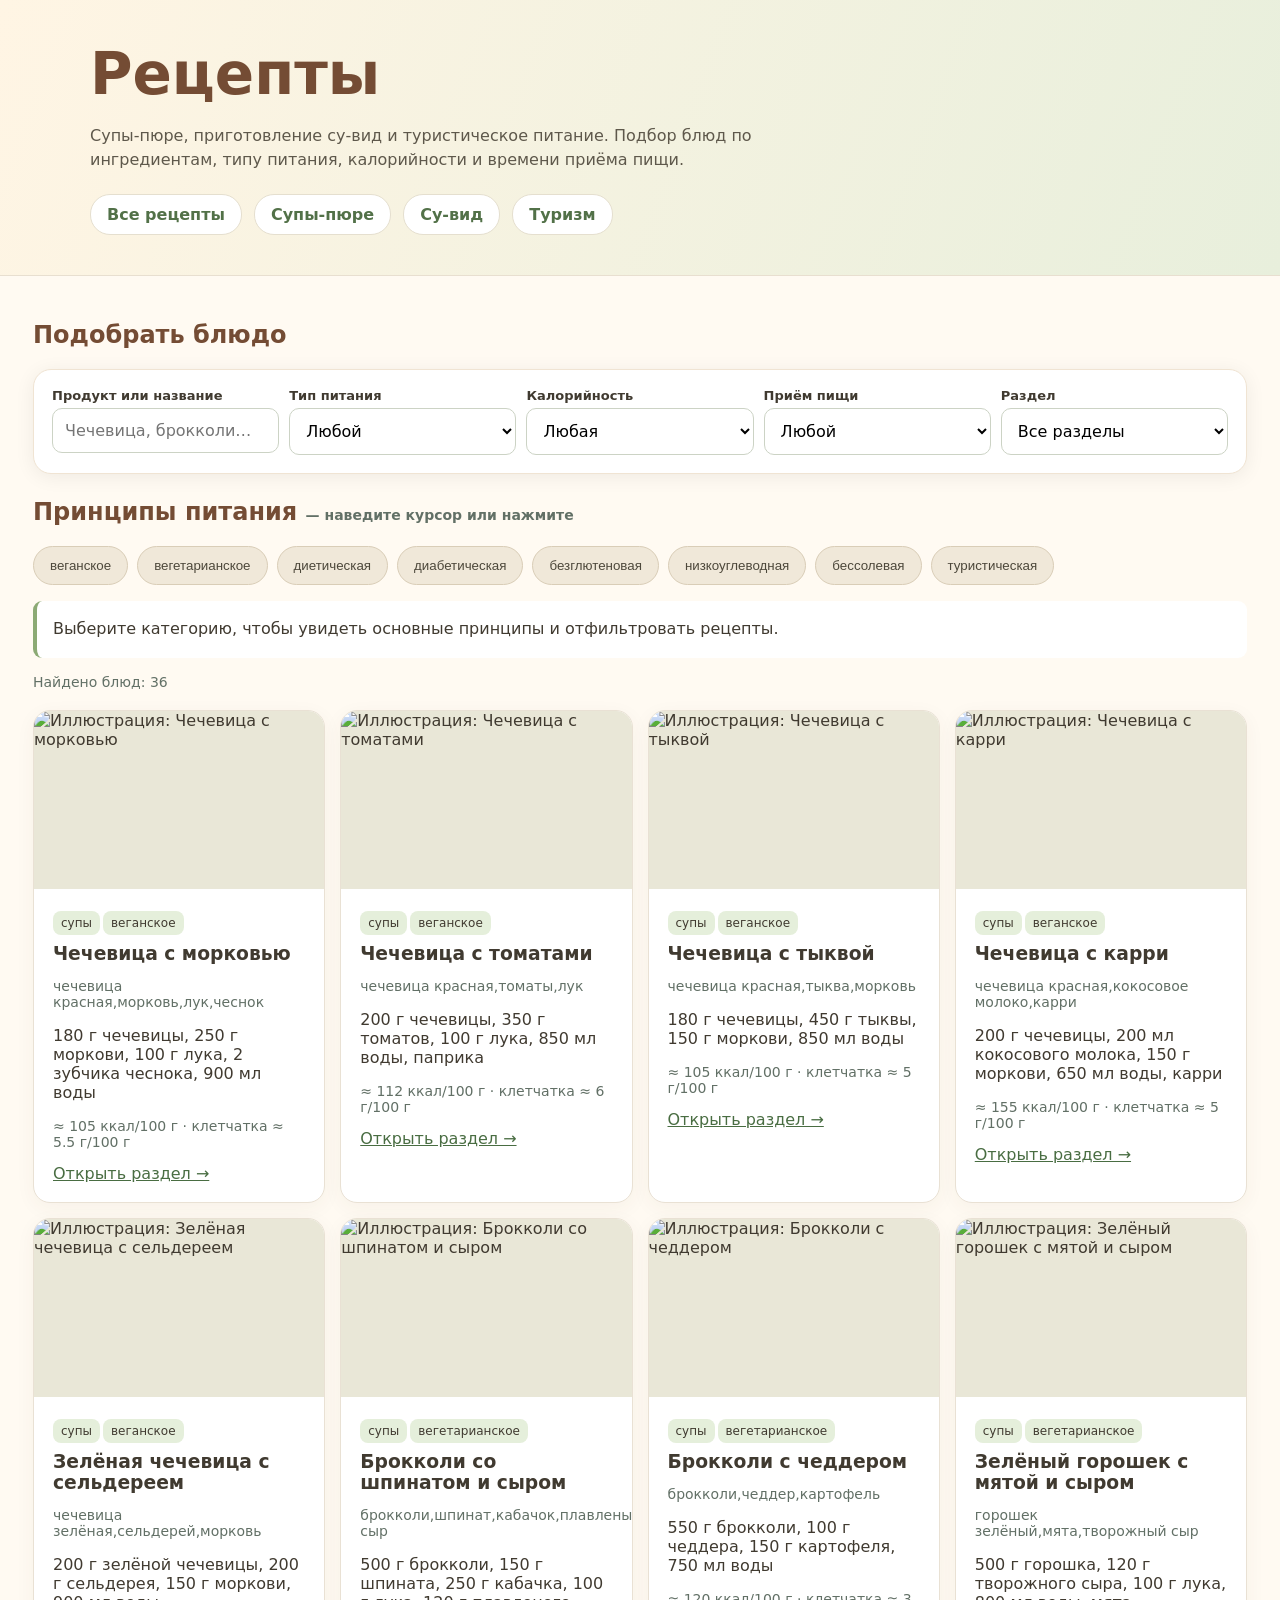
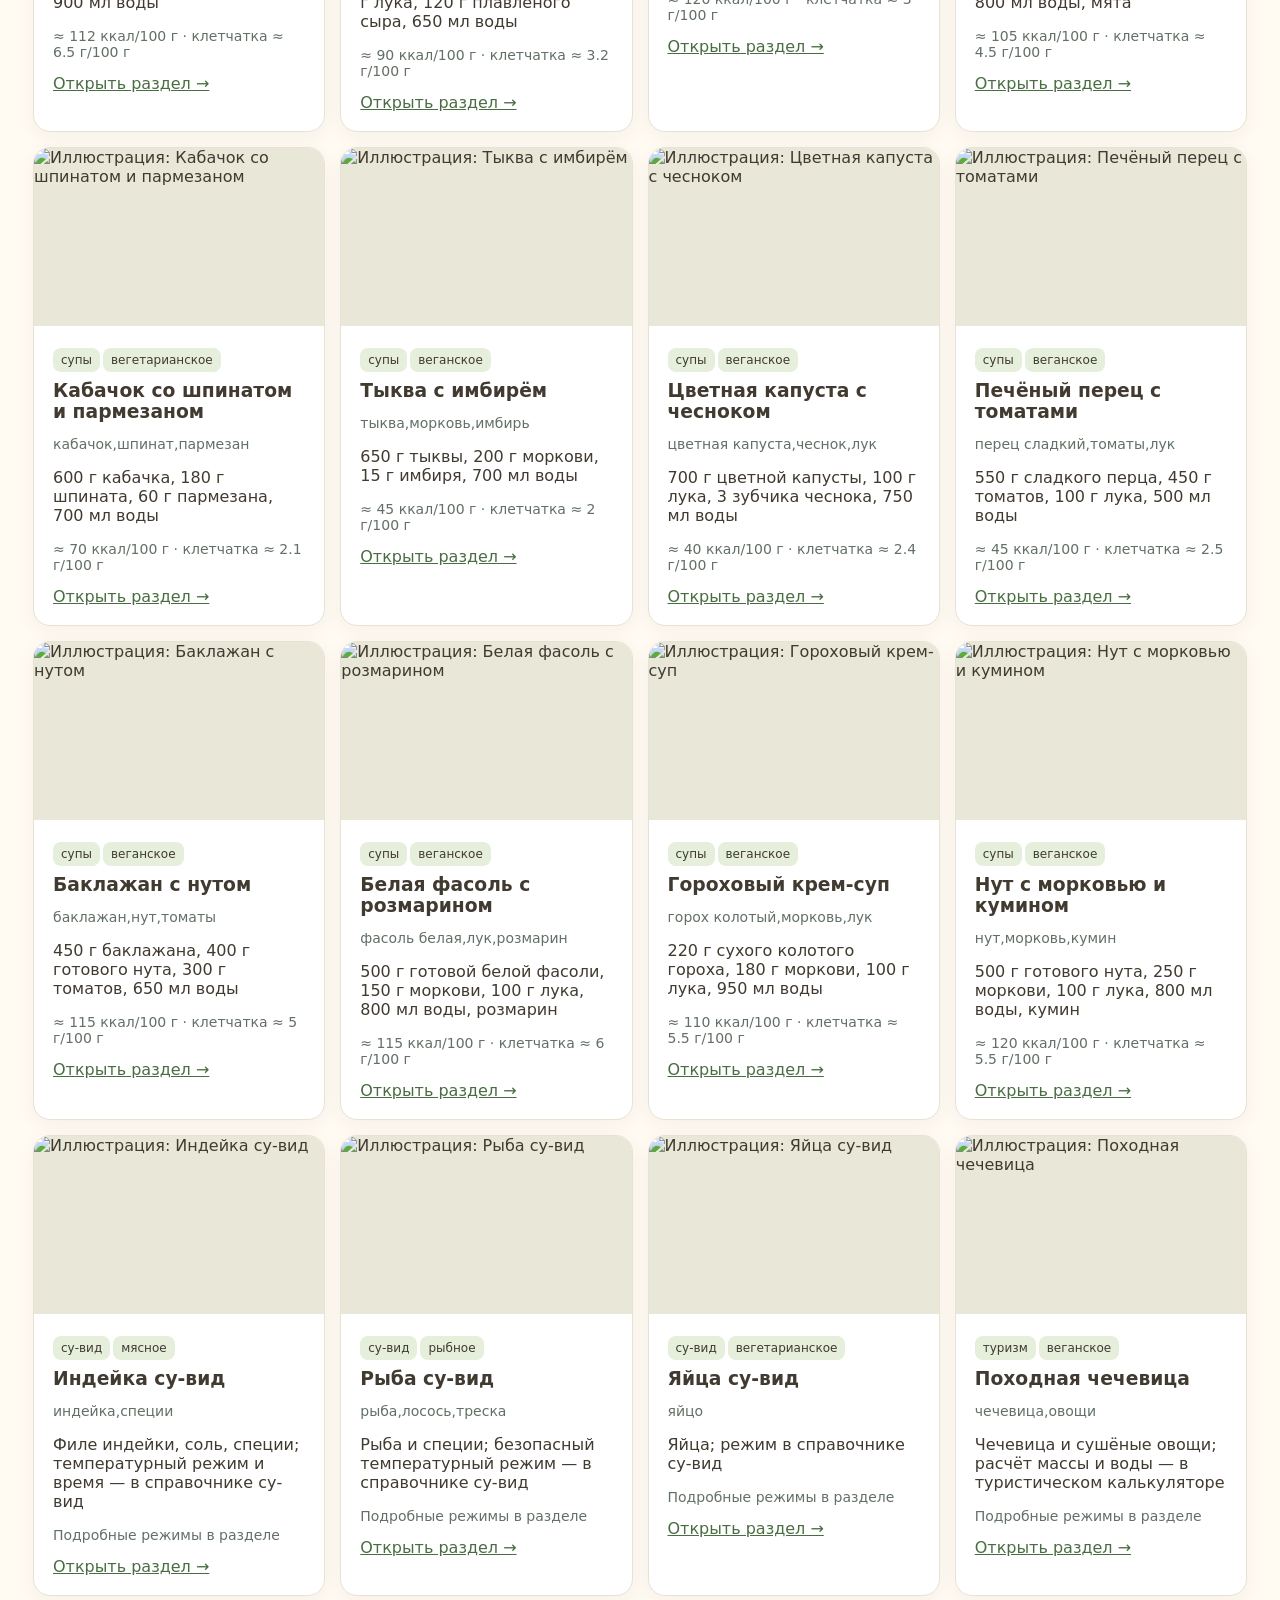
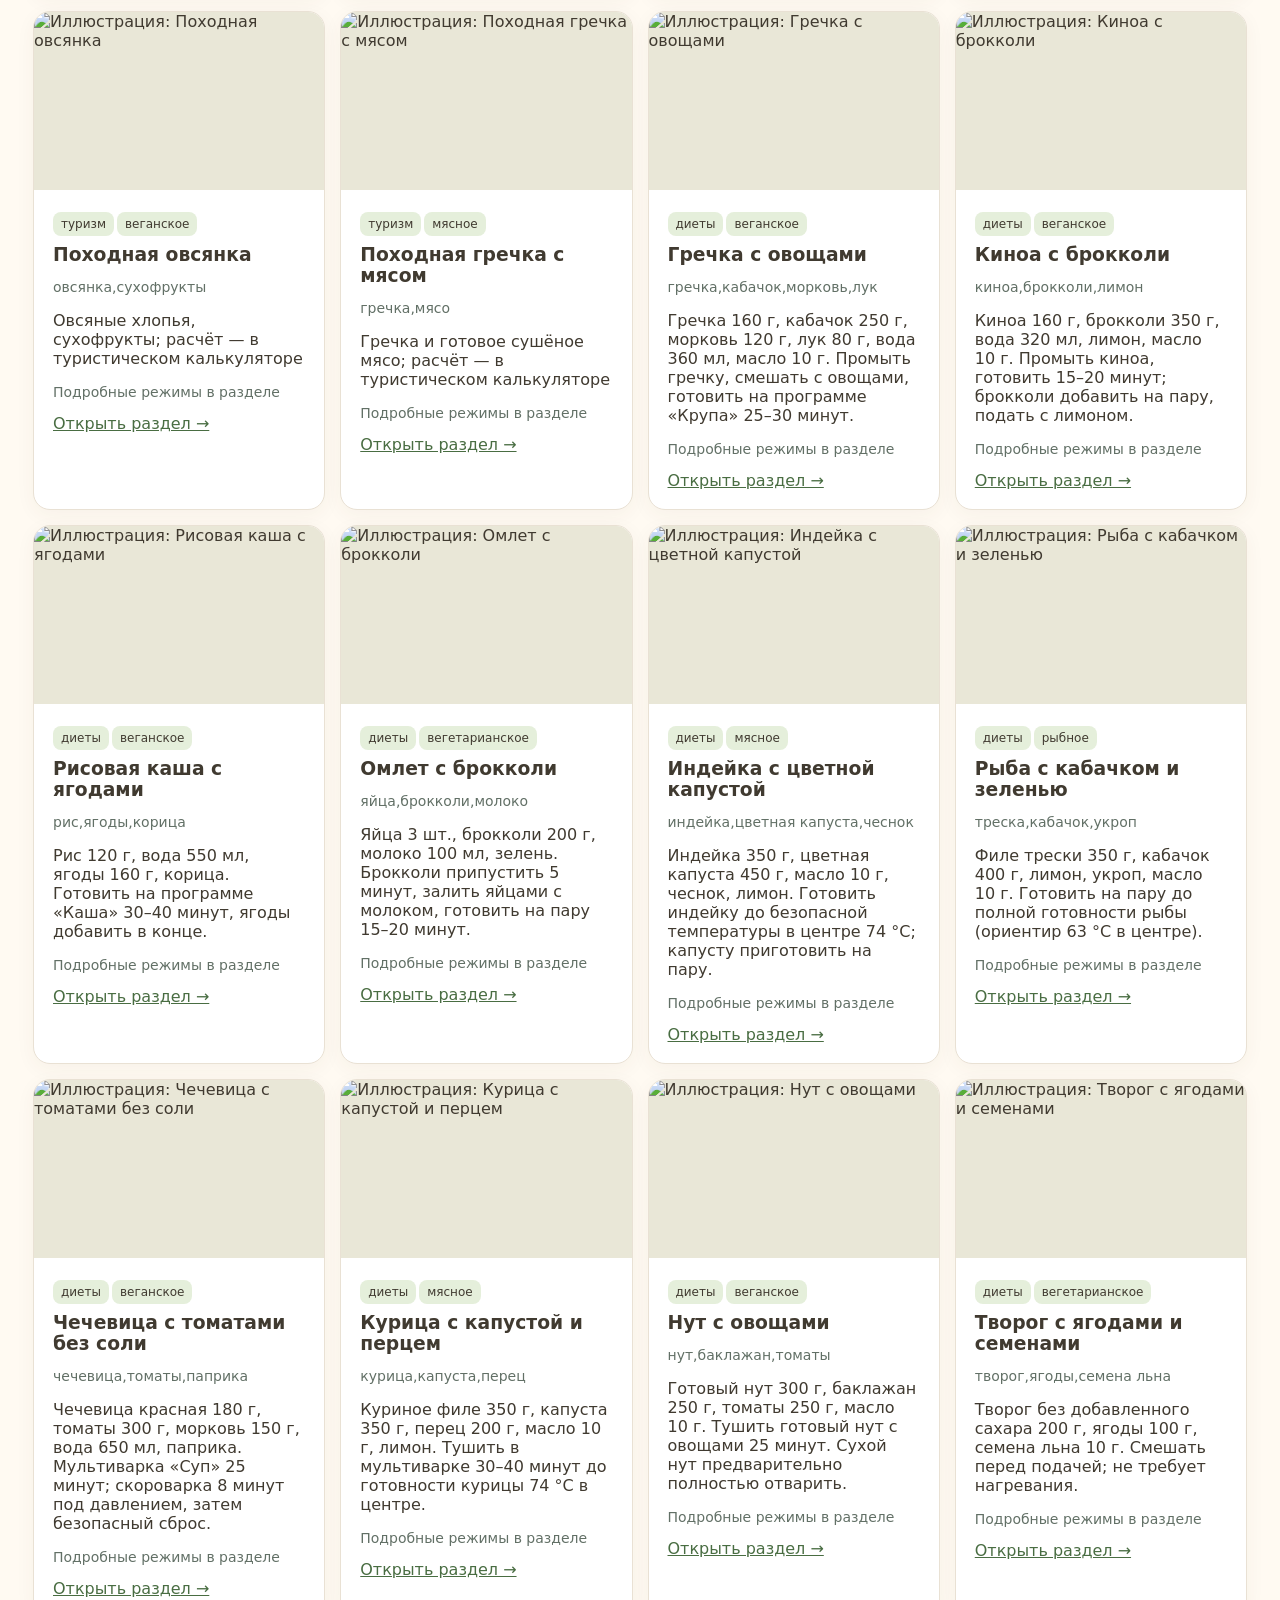
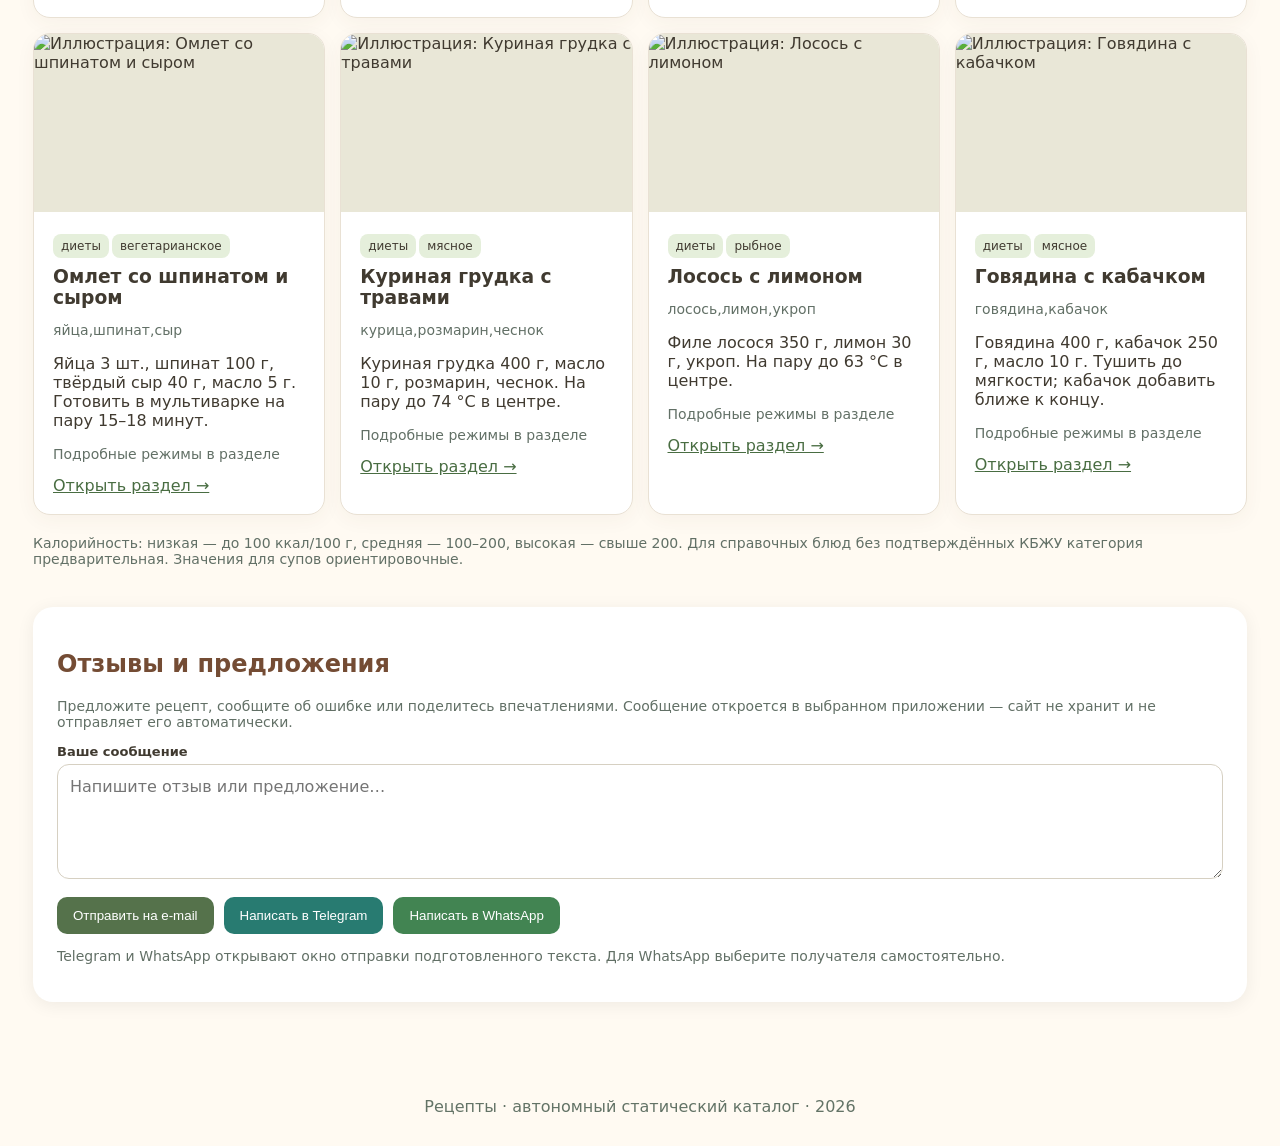
==== index.html @ e57de1cb "Добавить низкоуглеводную категорию и рецепты" ====
<!doctype html><html lang="ru"><head><title>Рецепты — кулинарная библиотека</title><meta charset="utf-8"><meta name="viewport" content="width=device-width,initial-scale=1"><style>:root{font:16px system-ui,Arial;color:#263b2b;background:#f6f5eb}*{box-sizing:border-box}body{margin:0}header{padding:40px max(20px,calc((100vw - 1100px)/2));background:linear-gradient(120deg,#214b37,#718b4c);color:#fff}header h1{font-size:clamp(34px,6vw,58px);margin:0}header p{max-width:700px;line-height:1.5}nav{display:flex;gap:12px;flex-wrap:wrap;margin-top:22px}nav a,.link{display:inline-block;border-radius:20px;background:#fff;color:#24452f;text-decoration:none;padding:10px 16px;font-weight:700}main{max-width:1140px;margin:auto;padding:25px 18px}.filters{display:grid;grid-template-columns:repeat(auto-fit,minmax(175px,1fr));gap:10px;background:white;padding:18px;border-radius:18px;box-shadow:0 3px 20px #0001}input,select{width:100%;border:1px solid #ccd3c5;border-radius:10px;padding:12px;font:inherit;background:white}label{font-size:13px;font-weight:700;display:block;margin-bottom:5px}.cards{display:grid;grid-template-columns:repeat(auto-fit,minmax(270px,1fr));gap:15px;margin:20px 0}.card{background:white;border-radius:18px;padding:19px;box-shadow:0 3px 16px #0001}.card h3{margin:5px 0 10px}.tag{font-size:12px;background:#e5efdb;padding:5px 8px;border-radius:8px;display:inline-block;margin:3px 3px 3px 0}.muted{color:#627066;font-size:14px}button{border:0;border-radius:10px;background:#275d40;color:white;padding:11px 16px;cursor:pointer}a{color:#286341}footer{padding:30px;text-align:center;color:#637366}@media(max-width:600px){header{padding:30px 20px}}header{position:relative;overflow:hidden;background:linear-gradient(90deg,#fff9ef 0%,#fff7e8ed 58%,#fff9ef8a 100%),url('https://plus.unsplash.com/premium_photo-1703775439877-9e8bb89cdab7?auto=format&fit=crop&w=900&q=75') center right/cover;color:#3f4731}header h1{color:#71442d}header p{color:#5e584b}body{background:#fcf9f2}.card{overflow:hidden;padding:0;border:1px solid #f0e8d9;transition:transform .2s,box-shadow .2s}.card:hover{transform:translateY(-3px);box-shadow:0 12px 30px #704c2822}.card .inside{padding:19px}.card img{width:100%;height:178px;object-fit:cover;display:block;background:#e9e7d7}.filters{border:1px solid #f0e4d3}nav a{background:#fffaf0e8}h2{color:#70452c}.feedback{background:#fff;border-radius:20px;padding:24px;margin:40px 0;box-shadow:0 3px 18px #0001}.feedback textarea{width:100%;min-height:115px;resize:vertical;padding:12px;border:1px solid #d6d0c2;border-radius:12px;font:inherit}.actions{display:flex;gap:10px;flex-wrap:wrap;margin-top:14px}.actions button{background:#55724b}.actions button:nth-child(2){background:#287b71}.actions button:nth-child(3){background:#428452}.diet-guide{margin-top:24px}.diet-buttons{display:flex;gap:9px;flex-wrap:wrap}.diet-buttons button{background:#f0e8d9;color:#4d483b;border:1px solid #d9cdb7;border-radius:22px}.diet-buttons button:hover,.diet-buttons button:focus{background:#55734c;color:white}.diet-explain{background:white;border-left:4px solid #8caa75;padding:16px;border-radius:9px;line-height:1.55}</style><style id="recipes-unified-theme">:root{--cream:#fffaf2;--ink:#403a30;--leaf:#55734c;--terracotta:#a66341}body{background:var(--cream)!important;color:var(--ink)!important;font-family:system-ui,Arial,sans-serif!important}header{background:linear-gradient(110deg,#fff5e4,#e8efdc)!important;color:#493b30!important;border-bottom:1px solid #e8dfd0}header h1,header h2,h1,h2{color:#744c34}main{max-width:1250px;margin:auto}nav a,.link{background:#fff!important;color:#527148!important;border:1px solid #e5dfcf}button{background:#55734c}input,select,textarea{border-radius:10px}.card,.panel{border:1px solid #e9e1d4;box-shadow:0 5px 20px #59442b0c;border-radius:17px}a{color:#496d42}.recipe-photo{width:100%;height:180px;object-fit:cover;border-radius:14px 14px 0 0;background:#e7e5d9}.recipe-credit{font-size:11px;color:#867c6d} .site-home{position:fixed;right:16px;bottom:16px;z-index:999;background:#fff9ef;color:#47603b;padding:12px 16px;border:1px solid #d5d7c4;border-radius:40px;box-shadow:0 3px 16px #0002;text-decoration:none;font-weight:700}@media(max-width:650px){.recipe-photo{height:145px}}</style></head><body><header><h1>Рецепты</h1><p>Супы-пюре, приготовление су-вид и туристическое питание. Подбор блюд по ингредиентам, типу питания, калорийности и времени приёма пищи.</p><nav><a href="./index.html">Все рецепты</a><a href="./soups/index.html">Супы-пюре</a><a href="./sous-vide/index.html">Су-вид</a><a href="./tourism/index.html">Туризм</a></nav></header><main><h2>Подобрать блюдо</h2><section class="filters"><div><label for="q">Продукт или название</label><input id="q" placeholder="Чечевица, брокколи…"></div><div><label for="diet">Тип питания</label><select id="diet"><option value="">Любой</option><option>веганское</option><option>вегетарианское</option><option>обычное</option><option>мясное</option><option>рыбное</option><option>диетическая</option><option>диабетическая</option><option>безглютеновая</option><option>бессолевая</option><option>низкоуглеводная</option></select></div><div><label for="cal">Калорийность</label><select id="cal"><option value="">Любая</option><option>низкая</option><option>средняя</option><option>высокая</option></select></div><div><label for="meal">Приём пищи</label><select id="meal"><option value="">Любой</option><option>завтрак</option><option>обед</option><option>ужин</option></select></div><div><label for="section">Раздел</label><select id="section"><option value="">Все разделы</option><option value="супы">Супы-пюре</option><option value="су-вид">Су-вид</option><option value="туризм">Туризм</option><option value="диеты">Диетические рецепты</option></select></div></section><section class="diet-guide"><h2>Принципы питания <span class="muted">— наведите курсор или нажмите</span></h2><div class="diet-buttons" id="dietButtons"></div><p id="dietExplain" class="diet-explain" aria-live="polite">Выберите категорию, чтобы увидеть основные принципы и отфильтровать рецепты.</p></section><p id="count" class="muted"></p><section id="cards" class="cards"></section><p class="muted">Калорийность: низкая — до 100 ккал/100 г, средняя — 100–200, высокая — свыше 200. Для справочных блюд без подтверждённых КБЖУ категория предварительная. Значения для супов ориентировочные.</p><section class="feedback"><h2>Отзывы и предложения</h2><p class="muted">Предложите рецепт, сообщите об ошибке или поделитесь впечатлениями. Сообщение откроется в выбранном приложении — сайт не хранит и не отправляет его автоматически.</p><label for="feedback">Ваше сообщение</label><textarea id="feedback" placeholder="Напишите отзыв или предложение…"></textarea><div class="actions"><button type="button" onclick="sendFeedback('email')">Отправить на e-mail</button><button type="button" onclick="sendFeedback('telegram')">Написать в Telegram</button><button type="button" onclick="sendFeedback('whatsapp')">Написать в WhatsApp</button></div><p class="muted">Telegram и WhatsApp открывают окно отправки подготовленного текста. Для WhatsApp выберите получателя самостоятельно.</p></section></main><footer>Рецепты · автономный статический каталог · 2026</footer><script>function sendFeedback(type){const msg=document.getElementById('feedback').value.trim();if(!msg){alert('Сначала напишите сообщение');return}const body='Отзыв о сайте «Рецепты»:\n'+msg;if(type==='email')location.href='mailto:vdlimar@gmail.com?subject='+encodeURIComponent('Отзыв о сайте Рецепты')+'&body='+encodeURIComponent(body);if(type==='telegram')window.open('https://t.me/share/url?url='+encodeURIComponent(location.origin+location.pathname)+'&text='+encodeURIComponent(body),'_blank','noopener');if(type==='whatsapp')window.open('https://api.whatsapp.com/send?text='+encodeURIComponent(body),'_blank','noopener')}const data=[{"id":1,"name":"Чечевица с морковью","section":"супы","diet":"веганское","cal":"низкая","meal":["обед","ужин"],"ingredients":"чечевица красная,морковь,лук,чеснок","formula":"180 г чечевицы, 250 г моркови, 100 г лука, 2 зубчика чеснока, 900 мл воды","multi":"25 мин","pressure":"8 мин","kcal":105,"fiber":5.5,"image":"https://images.unsplash.com/photo-1547592180-85f173990554?auto=format&fit=crop&w=800&q=75","tags":["безглютеновая"]},{"id":2,"name":"Чечевица с томатами","section":"супы","diet":"веганское","cal":"низкая","meal":["обед","ужин"],"ingredients":"чечевица красная,томаты,лук","formula":"200 г чечевицы, 350 г томатов, 100 г лука, 850 мл воды, паприка","multi":"25 мин","pressure":"8 мин","kcal":112,"fiber":6,"image":"https://images.unsplash.com/photo-1476224203421-9ac39bcb3327?auto=format&fit=crop&w=800&q=75","tags":["безглютеновая"]},{"id":3,"name":"Чечевица с тыквой","section":"супы","diet":"веганское","cal":"низкая","meal":["обед","ужин"],"ingredients":"чечевица красная,тыква,морковь","formula":"180 г чечевицы, 450 г тыквы, 150 г моркови, 850 мл воды","multi":"28 мин","pressure":"8 мин","kcal":105,"fiber":5,"image":"https://images.unsplash.com/photo-1512621776951-a57141f2eefd?auto=format&fit=crop&w=800&q=75","tags":["безглютеновая"]},{"id":4,"name":"Чечевица с карри","section":"супы","diet":"веганское","cal":"средняя","meal":["обед","ужин"],"ingredients":"чечевица красная,кокосовое молоко,карри","formula":"200 г чечевицы, 200 мл кокосового молока, 150 г моркови, 650 мл воды, карри","multi":"25 мин","pressure":"8 мин","kcal":155,"fiber":5,"image":"https://images.unsplash.com/photo-1546069901-ba9599a7e63c?auto=format&fit=crop&w=800&q=75","tags":["безглютеновая"]},{"id":5,"name":"Зелёная чечевица с сельдереем","section":"супы","diet":"веганское","cal":"низкая","meal":["обед","ужин"],"ingredients":"чечевица зелёная,сельдерей,морковь","formula":"200 г зелёной чечевицы, 200 г сельдерея, 150 г моркови, 900 мл воды","multi":"45 мин","pressure":"18 мин","kcal":112,"fiber":6.5,"image":"https://images.unsplash.com/photo-1504674900247-0877df9cc836?auto=format&fit=crop&w=800&q=75","tags":["безглютеновая"]},{"id":6,"name":"Брокколи со шпинатом и сыром","section":"супы","diet":"вегетарианское","cal":"низкая","meal":["обед","ужин"],"ingredients":"брокколи,шпинат,кабачок,плавленый сыр","formula":"500 г брокколи, 150 г шпината, 250 г кабачка, 100 г лука, 120 г плавленого сыра, 650 мл воды","multi":"25 мин","pressure":"3 мин","kcal":90,"fiber":3.2,"image":"https://images.unsplash.com/photo-1490645935967-10de6ba17061?auto=format&fit=crop&w=800&q=75","tags":[]},{"id":7,"name":"Брокколи с чеддером","section":"супы","diet":"вегетарианское","cal":"средняя","meal":["обед","ужин"],"ingredients":"брокколи,чеддер,картофель","formula":"550 г брокколи, 100 г чеддера, 150 г картофеля, 750 мл воды","multi":"25 мин","pressure":"4 мин","kcal":120,"fiber":3,"image":"https://images.unsplash.com/photo-1511690743698-d9d85f2fbf38?auto=format&fit=crop&w=800&q=75","tags":[]},{"id":8,"name":"Зелёный горошек с мятой и сыром","section":"супы","diet":"вегетарианское","cal":"низкая","meal":["обед","ужин"],"ingredients":"горошек зелёный,мята,творожный сыр","formula":"500 г горошка, 120 г творожного сыра, 100 г лука, 800 мл воды, мята","multi":"20 мин","pressure":"3 мин","kcal":105,"fiber":4.5,"image":"https://images.unsplash.com/photo-1512058564366-18510be2db19?auto=format&fit=crop&w=800&q=75","tags":[]},{"id":9,"name":"Кабачок со шпинатом и пармезаном","section":"супы","diet":"вегетарианское","cal":"низкая","meal":["обед","ужин"],"ingredients":"кабачок,шпинат,пармезан","formula":"600 г кабачка, 180 г шпината, 60 г пармезана, 700 мл воды","multi":"20 мин","pressure":"3 мин","kcal":70,"fiber":2.1,"image":"https://images.unsplash.com/photo-1506084868230-bb9d95c24759?auto=format&fit=crop&w=800&q=75","tags":[]},{"id":10,"name":"Тыква с имбирём","section":"супы","diet":"веганское","cal":"низкая","meal":["обед","ужин"],"ingredients":"тыква,морковь,имбирь","formula":"650 г тыквы, 200 г моркови, 15 г имбиря, 700 мл воды","multi":"25 мин","pressure":"5 мин","kcal":45,"fiber":2,"image":"https://images.unsplash.com/photo-1543353071-873f17a7a088?auto=format&fit=crop&w=800&q=75","tags":["безглютеновая"]},{"id":11,"name":"Цветная капуста с чесноком","section":"супы","diet":"веганское","cal":"низкая","meal":["обед","ужин"],"ingredients":"цветная капуста,чеснок,лук","formula":"700 г цветной капусты, 100 г лука, 3 зубчика чеснока, 750 мл воды","multi":"25 мин","pressure":"4 мин","kcal":40,"fiber":2.4,"image":"https://images.unsplash.com/photo-1518843875459-f738682238a6?auto=format&fit=crop&w=800&q=75","tags":["безглютеновая"]},{"id":12,"name":"Печёный перец с томатами","section":"супы","diet":"веганское","cal":"низкая","meal":["обед","ужин"],"ingredients":"перец сладкий,томаты,лук","formula":"550 г сладкого перца, 450 г томатов, 100 г лука, 500 мл воды","multi":"30 мин","pressure":"5 мин","kcal":45,"fiber":2.5,"image":"https://images.unsplash.com/photo-1498837167922-ddd27525d352?auto=format&fit=crop&w=800&q=75","tags":["безглютеновая"]},{"id":13,"name":"Баклажан с нутом","section":"супы","diet":"веганское","cal":"средняя","meal":["обед","ужин"],"ingredients":"баклажан,нут,томаты","formula":"450 г баклажана, 400 г готового нута, 300 г томатов, 650 мл воды","multi":"30 мин","pressure":"6 мин","kcal":115,"fiber":5,"image":"https://images.unsplash.com/photo-1505576399275-b9fbdc0c7d6e?auto=format&fit=crop&w=800&q=75","tags":["безглютеновая"]},{"id":14,"name":"Белая фасоль с розмарином","section":"супы","diet":"веганское","cal":"средняя","meal":["обед","ужин"],"ingredients":"фасоль белая,лук,розмарин","formula":"500 г готовой белой фасоли, 150 г моркови, 100 г лука, 800 мл воды, розмарин","multi":"25 мин","pressure":"5 мин","kcal":115,"fiber":6,"image":"https://images.unsplash.com/photo-1495521821757-a1efb6729352?auto=format&fit=crop&w=800&q=75","tags":["безглютеновая"]},{"id":15,"name":"Гороховый крем-суп","section":"супы","diet":"веганское","cal":"средняя","meal":["обед","ужин"],"ingredients":"горох колотый,морковь,лук","formula":"220 г сухого колотого гороха, 180 г моркови, 100 г лука, 950 мл воды","multi":"60 мин","pressure":"20 мин","kcal":110,"fiber":5.5,"image":"https://images.unsplash.com/photo-1529042410759-befb1204b468?auto=format&fit=crop&w=800&q=75","tags":["безглютеновая"]},{"id":16,"name":"Нут с морковью и кумином","section":"супы","diet":"веганское","cal":"средняя","meal":["обед","ужин"],"ingredients":"нут,морковь,кумин","formula":"500 г готового нута, 250 г моркови, 100 г лука, 800 мл воды, кумин","multi":"30 мин","pressure":"5 мин","kcal":120,"fiber":5.5,"image":"https://images.unsplash.com/photo-1517248135467-4c7edcad34c4?auto=format&fit=crop&w=800&q=75","tags":["безглютеновая"]},{"id":17,"name":"Индейка су-вид","section":"су-вид","diet":"мясное","cal":"низкая","meal":["обед","ужин"],"ingredients":"индейка,специи","formula":"Филе индейки, соль, специи; температурный режим и время — в справочнике су-вид","multi":"—","pressure":"—","kcal":null,"fiber":null,"image":"https://images.unsplash.com/photo-1467003909585-2f8a72700288?auto=format&fit=crop&w=800&q=75","tags":[]},{"id":18,"name":"Рыба су-вид","section":"су-вид","diet":"рыбное","cal":"низкая","meal":["обед","ужин"],"ingredients":"рыба,лосось,треска","formula":"Рыба и специи; безопасный температурный режим — в справочнике су-вид","multi":"—","pressure":"—","kcal":null,"fiber":null,"image":"https://images.unsplash.com/photo-1559847844-5315695dadae?auto=format&fit=crop&w=800&q=75","tags":[]},{"id":19,"name":"Яйца су-вид","section":"су-вид","diet":"вегетарианское","cal":"средняя","meal":["завтрак"],"ingredients":"яйцо","formula":"Яйца; режим в справочнике су-вид","multi":"—","pressure":"—","kcal":null,"fiber":null,"image":"https://images.unsplash.com/photo-1482049016688-2d3e1b311543?auto=format&fit=crop&w=800&q=75","tags":[]},{"id":20,"name":"Походная чечевица","section":"туризм","diet":"веганское","cal":"средняя","meal":["обед","ужин"],"ingredients":"чечевица,овощи","formula":"Чечевица и сушёные овощи; расчёт массы и воды — в туристическом калькуляторе","multi":"—","pressure":"—","kcal":null,"fiber":null,"image":"https://images.unsplash.com/photo-1473093295043-cdd812d0e601?auto=format&fit=crop&w=800&q=75","tags":[]},{"id":21,"name":"Походная овсянка","section":"туризм","diet":"веганское","cal":"средняя","meal":["завтрак"],"ingredients":"овсянка,сухофрукты","formula":"Овсяные хлопья, сухофрукты; расчёт — в туристическом калькуляторе","multi":"—","pressure":"—","kcal":null,"fiber":null,"image":"https://images.unsplash.com/photo-1517673400267-0251440c45dc?auto=format&fit=crop&w=800&q=75","tags":[]},{"id":22,"name":"Походная гречка с мясом","section":"туризм","diet":"мясное","cal":"высокая","meal":["обед","ужин"],"ingredients":"гречка,мясо","formula":"Гречка и готовое сушёное мясо; расчёт — в туристическом калькуляторе","multi":"—","pressure":"—","kcal":null,"fiber":null,"image":"https://images.unsplash.com/photo-1532550907401-a500c9a57435?auto=format&fit=crop&w=800&q=75","tags":[]},{"id":23,"name":"Гречка с овощами","section":"диеты","diet":"веганское","cal":"","meal":["обед"],"ingredients":"гречка,кабачок,морковь,лук","formula":"Гречка 160 г, кабачок 250 г, морковь 120 г, лук 80 г, вода 360 мл, масло 10 г. Промыть гречку, смешать с овощами, готовить на программе «Крупа» 25–30 минут.","multi":"","pressure":"","kcal":null,"fiber":null,"image":"https://images.unsplash.com/photo-1512058564366-18510be2db19?auto=format&fit=crop&w=800&q=75","tags":["безглютеновая","бессолевая"]},{"id":24,"name":"Киноа с брокколи","section":"диеты","diet":"веганское","cal":"","meal":["обед"],"ingredients":"киноа,брокколи,лимон","formula":"Киноа 160 г, брокколи 350 г, вода 320 мл, лимон, масло 10 г. Промыть киноа, готовить 15–20 минут; брокколи добавить на пару, подать с лимоном.","multi":"","pressure":"","kcal":null,"fiber":null,"image":"https://images.unsplash.com/photo-1512621776951-a57141f2eefd?auto=format&fit=crop&w=800&q=75","tags":["безглютеновая","бессолевая","диетическая"]},{"id":25,"name":"Рисовая каша с ягодами","section":"диеты","diet":"веганское","cal":"","meal":["завтрак"],"ingredients":"рис,ягоды,корица","formula":"Рис 120 г, вода 550 мл, ягоды 160 г, корица. Готовить на программе «Каша» 30–40 минут, ягоды добавить в конце.","multi":"","pressure":"","kcal":null,"fiber":null,"image":"https://images.unsplash.com/photo-1490645935967-10de6ba17061?auto=format&fit=crop&w=800&q=75","tags":["безглютеновая","бессолевая"]},{"id":26,"name":"Омлет с брокколи","section":"диеты","diet":"вегетарианское","cal":"","meal":["завтрак"],"ingredients":"яйца,брокколи,молоко","formula":"Яйца 3 шт., брокколи 200 г, молоко 100 мл, зелень. Брокколи припустить 5 минут, залить яйцами с молоком, готовить на пару 15–20 минут.","multi":"","pressure":"","kcal":null,"fiber":null,"image":"https://images.unsplash.com/photo-1525351484163-7529414344d8?auto=format&fit=crop&w=800&q=75","tags":["безглютеновая","бессолевая","диетическая","диабетическая"]},{"id":27,"name":"Индейка с цветной капустой","section":"диеты","diet":"мясное","cal":"","meal":["ужин"],"ingredients":"индейка,цветная капуста,чеснок","formula":"Индейка 350 г, цветная капуста 450 г, масло 10 г, чеснок, лимон. Готовить индейку до безопасной температуры в центре 74 °C; капусту приготовить на пару.","multi":"","pressure":"","kcal":null,"fiber":null,"image":"https://images.unsplash.com/photo-1511690743698-d9d85f2fbf38?auto=format&fit=crop&w=800&q=75","tags":["безглютеновая","бессолевая","диетическая","диабетическая"]},{"id":28,"name":"Рыба с кабачком и зеленью","section":"диеты","diet":"рыбное","cal":"","meal":["ужин"],"ingredients":"треска,кабачок,укроп","formula":"Филе трески 350 г, кабачок 400 г, лимон, укроп, масло 10 г. Готовить на пару до полной готовности рыбы (ориентир 63 °C в центре).","multi":"","pressure":"","kcal":null,"fiber":null,"image":"https://images.unsplash.com/photo-1467003909585-2f8a72700288?auto=format&fit=crop&w=800&q=75","tags":["безглютеновая","бессолевая","диетическая","диабетическая"]},{"id":29,"name":"Чечевица с томатами без соли","section":"диеты","diet":"веганское","cal":"","meal":["обед"],"ingredients":"чечевица,томаты,паприка","formula":"Чечевица красная 180 г, томаты 300 г, морковь 150 г, вода 650 мл, паприка. Мультиварка «Суп» 25 минут; скороварка 8 минут под давлением, затем безопасный сброс.","multi":"","pressure":"","kcal":null,"fiber":null,"image":"https://images.unsplash.com/photo-1547592180-85f173990554?auto=format&fit=crop&w=800&q=75","tags":["безглютеновая","бессолевая","диетическая"]},{"id":30,"name":"Курица с капустой и перцем","section":"диеты","diet":"мясное","cal":"","meal":["обед"],"ingredients":"курица,капуста,перец","formula":"Куриное филе 350 г, капуста 350 г, перец 200 г, масло 10 г, лимон. Тушить в мультиварке 30–40 минут до готовности курицы 74 °C в центре.","multi":"","pressure":"","kcal":null,"fiber":null,"image":"https://images.unsplash.com/photo-1504674900247-0877df9cc836?auto=format&fit=crop&w=800&q=75","tags":["безглютеновая","бессолевая","диетическая","диабетическая"]},{"id":31,"name":"Нут с овощами","section":"диеты","diet":"веганское","cal":"","meal":["обед"],"ingredients":"нут,баклажан,томаты","formula":"Готовый нут 300 г, баклажан 250 г, томаты 250 г, масло 10 г. Тушить готовый нут с овощами 25 минут. Сухой нут предварительно полностью отварить.","multi":"","pressure":"","kcal":null,"fiber":null,"image":"https://images.unsplash.com/photo-1546069901-ba9599a7e63c?auto=format&fit=crop&w=800&q=75","tags":["безглютеновая","бессолевая"]},{"id":32,"name":"Творог с ягодами и семенами","section":"диеты","diet":"вегетарианское","cal":"","meal":["завтрак"],"ingredients":"творог,ягоды,семена льна","formula":"Творог без добавленного сахара 200 г, ягоды 100 г, семена льна 10 г. Смешать перед подачей; не требует нагревания.","multi":"","pressure":"","kcal":null,"fiber":null,"image":"https://images.unsplash.com/photo-1488477181946-6428a0291777?auto=format&fit=crop&w=800&q=75","tags":["безглютеновая","диетическая","диабетическая"]},{"id":33,"name":"Омлет со шпинатом и сыром","section":"диеты","diet":"вегетарианское","cal":"","meal":["завтрак"],"ingredients":"яйца,шпинат,сыр","formula":"Яйца 3 шт., шпинат 100 г, твёрдый сыр 40 г, масло 5 г. Готовить в мультиварке на пару 15–18 минут.","multi":"","pressure":"","kcal":null,"fiber":null,"image":"https://images.unsplash.com/photo-1525351484163-7529414344d8?auto=format&fit=crop&w=800&q=75","tags":["низкоуглеводная"]},{"id":34,"name":"Куриная грудка с травами","section":"диеты","diet":"мясное","cal":"","meal":["обед"],"ingredients":"курица,розмарин,чеснок","formula":"Куриная грудка 400 г, масло 10 г, розмарин, чеснок. На пару до 74 °C в центре.","multi":"","pressure":"","kcal":null,"fiber":null,"image":"https://images.unsplash.com/photo-1532550907401-a500c9a57435?auto=format&fit=crop&w=800&q=75","tags":["низкоуглеводная"]},{"id":35,"name":"Лосось с лимоном","section":"диеты","diet":"рыбное","cal":"","meal":["ужин"],"ingredients":"лосось,лимон,укроп","formula":"Филе лосося 350 г, лимон 30 г, укроп. На пару до 63 °C в центре.","multi":"","pressure":"","kcal":null,"fiber":null,"image":"https://images.unsplash.com/photo-1467003909585-2f8a72700288?auto=format&fit=crop&w=800&q=75","tags":["низкоуглеводная"]},{"id":36,"name":"Говядина с кабачком","section":"диеты","diet":"мясное","cal":"","meal":["ужин"],"ingredients":"говядина,кабачок","formula":"Говядина 400 г, кабачок 250 г, масло 10 г. Тушить до мягкости; кабачок добавить ближе к концу.","multi":"","pressure":"","kcal":null,"fiber":null,"image":"https://images.unsplash.com/photo-1504674900247-0877df9cc836?auto=format&fit=crop&w=800&q=75","tags":["низкоуглеводная"]}];const $=id=>document.getElementById(id);function draw(){let q=$('q').value.toLocaleLowerCase('ru').trim(),diet=$('diet').value,cal=$('cal').value,meal=$('meal').value,section=$('section').value;let a=data.filter(x=>(x.name+' '+x.ingredients).toLocaleLowerCase('ru').includes(q)&&(!diet||diet==='обычное'||x.diet===diet||diet==='вегетарианское'&&x.diet==='веганское'||x.tags.includes(diet))&&(!cal||x.cal===cal)&&(!meal||x.meal.includes(meal))&&(!section||x.section===section));$('count').textContent='Найдено блюд: '+a.length;$('cards').innerHTML=a.map(x=>'<article class="card"><img loading="lazy" alt="Иллюстрация: '+x.name+'" src="'+x.image+'"><div class="inside"><span class="tag">'+x.section+'</span><span class="tag">'+x.diet+'</span><h3>'+x.name+'</h3><p class="muted">'+x.ingredients+'</p><p>'+x.formula+'</p><p class="muted">'+(x.kcal!==null?'≈ '+x.kcal+' ккал/100 г · клетчатка ≈ '+x.fiber+' г/100 г':'Подробные режимы в разделе')+'</p><a href="./'+({супы:'soups','су-вид':'sous-vide',туризм:'tourism',диеты:'diets'}[x.section])+'/index.html">Открыть раздел →</a></div></article>').join('')||'<p>По этим условиям ничего не найдено.</p>'}const principles={веганское:'Исключаются все продукты животного происхождения. Контролируйте белок, витамин B12, железо, кальций и йод.',вегетарианское:'Исключаются мясо и рыба; молочные продукты и яйца допустимы в лакто-ово-варианте. Важны белок, железо и B12.',диетическая:'Сбалансированный рацион по индивидуальной энергетической потребности: овощи, цельные крупы, достаточный белок, умеренность в насыщенных жирах и добавленном сахаре.',диабетическая:'Учитывайте общее количество углеводов и размер порций, предпочитайте клетчатку и минимально обработанные продукты. «Без сахара» не означает «без углеводов». Подбор индивидуален.',безглютеновая:'Исключаются пшеница, рожь, ячмень и продукты с их глютеном. При целиакии необходим контроль перекрёстного загрязнения и сертифицированные ингредиенты.',низкоуглеводная:'Ограничение углеводов, но не обязательно их полное исключение. Даже яйца, сыр и овощи содержат небольшие количества углеводов. Строгая кетогенная диета требует отдельного контроля и не подходит всем, особенно при лечении диабета.',бессолевая:'Готовить без добавления поваренной соли, выбирать продукты с низким содержанием натрия. Это не означает полного отсутствия натрия. Калиевые заменители соли требуют осторожности при заболеваниях почек.',туристическая:'Оценивать калорийность, белок, вес, воду, топливо, срок хранения и безопасность упаковки. Герметичный пакет сам по себе не делает еду безопасной при комнатной температуре.'};const buttons=document.getElementById('dietButtons');Object.entries(principles).forEach(([name,desc])=>{let b=document.createElement('button');b.textContent=name;b.title=desc;b.type='button';b.addEventListener('mouseenter',()=>document.getElementById('dietExplain').textContent=desc);b.addEventListener('focus',()=>document.getElementById('dietExplain').textContent=desc);b.addEventListener('click',()=>{if(name==='туристическая'){document.getElementById('section').value='туризм';document.getElementById('diet').value=''}else{document.getElementById('diet').value=name;document.getElementById('section').value=''}document.getElementById('dietExplain').textContent=desc;draw()});buttons.appendChild(b)});document.querySelectorAll('input,select').forEach(x=>x.addEventListener('input',draw));draw();</script></body></html>
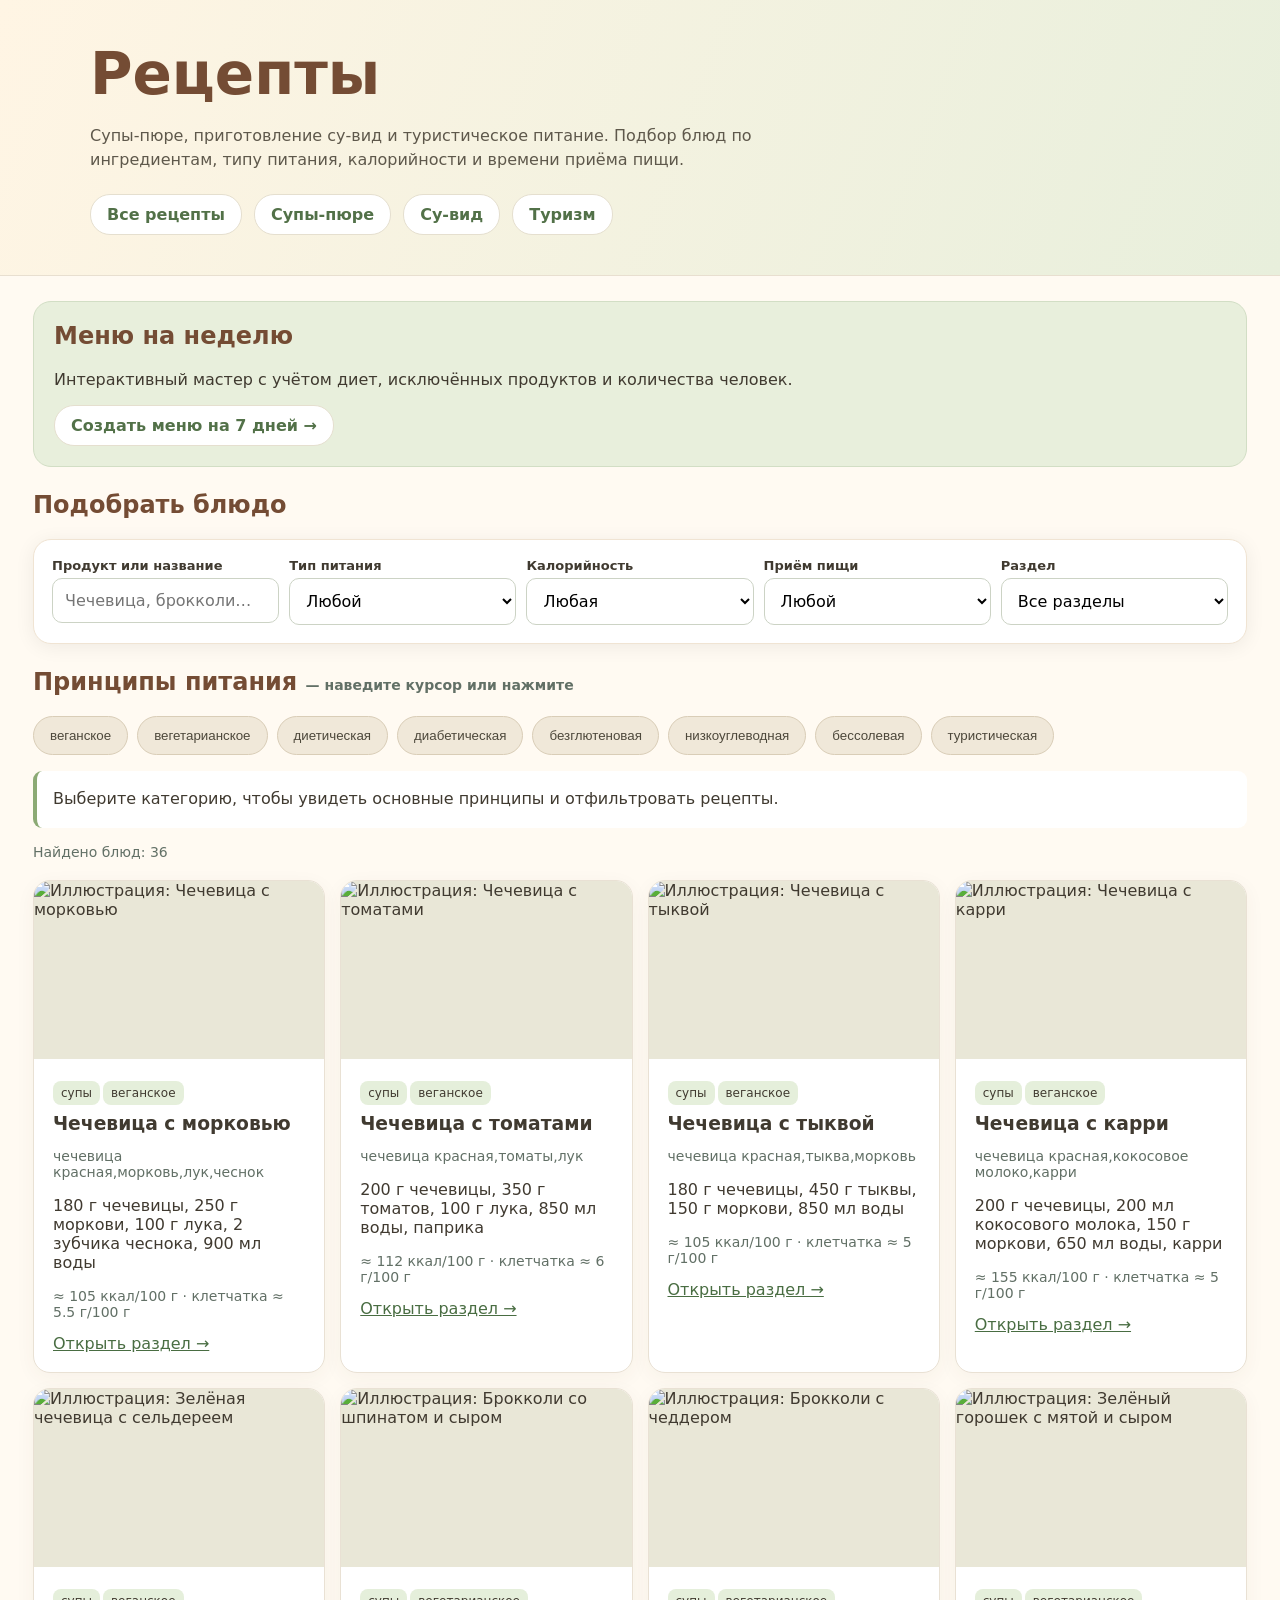
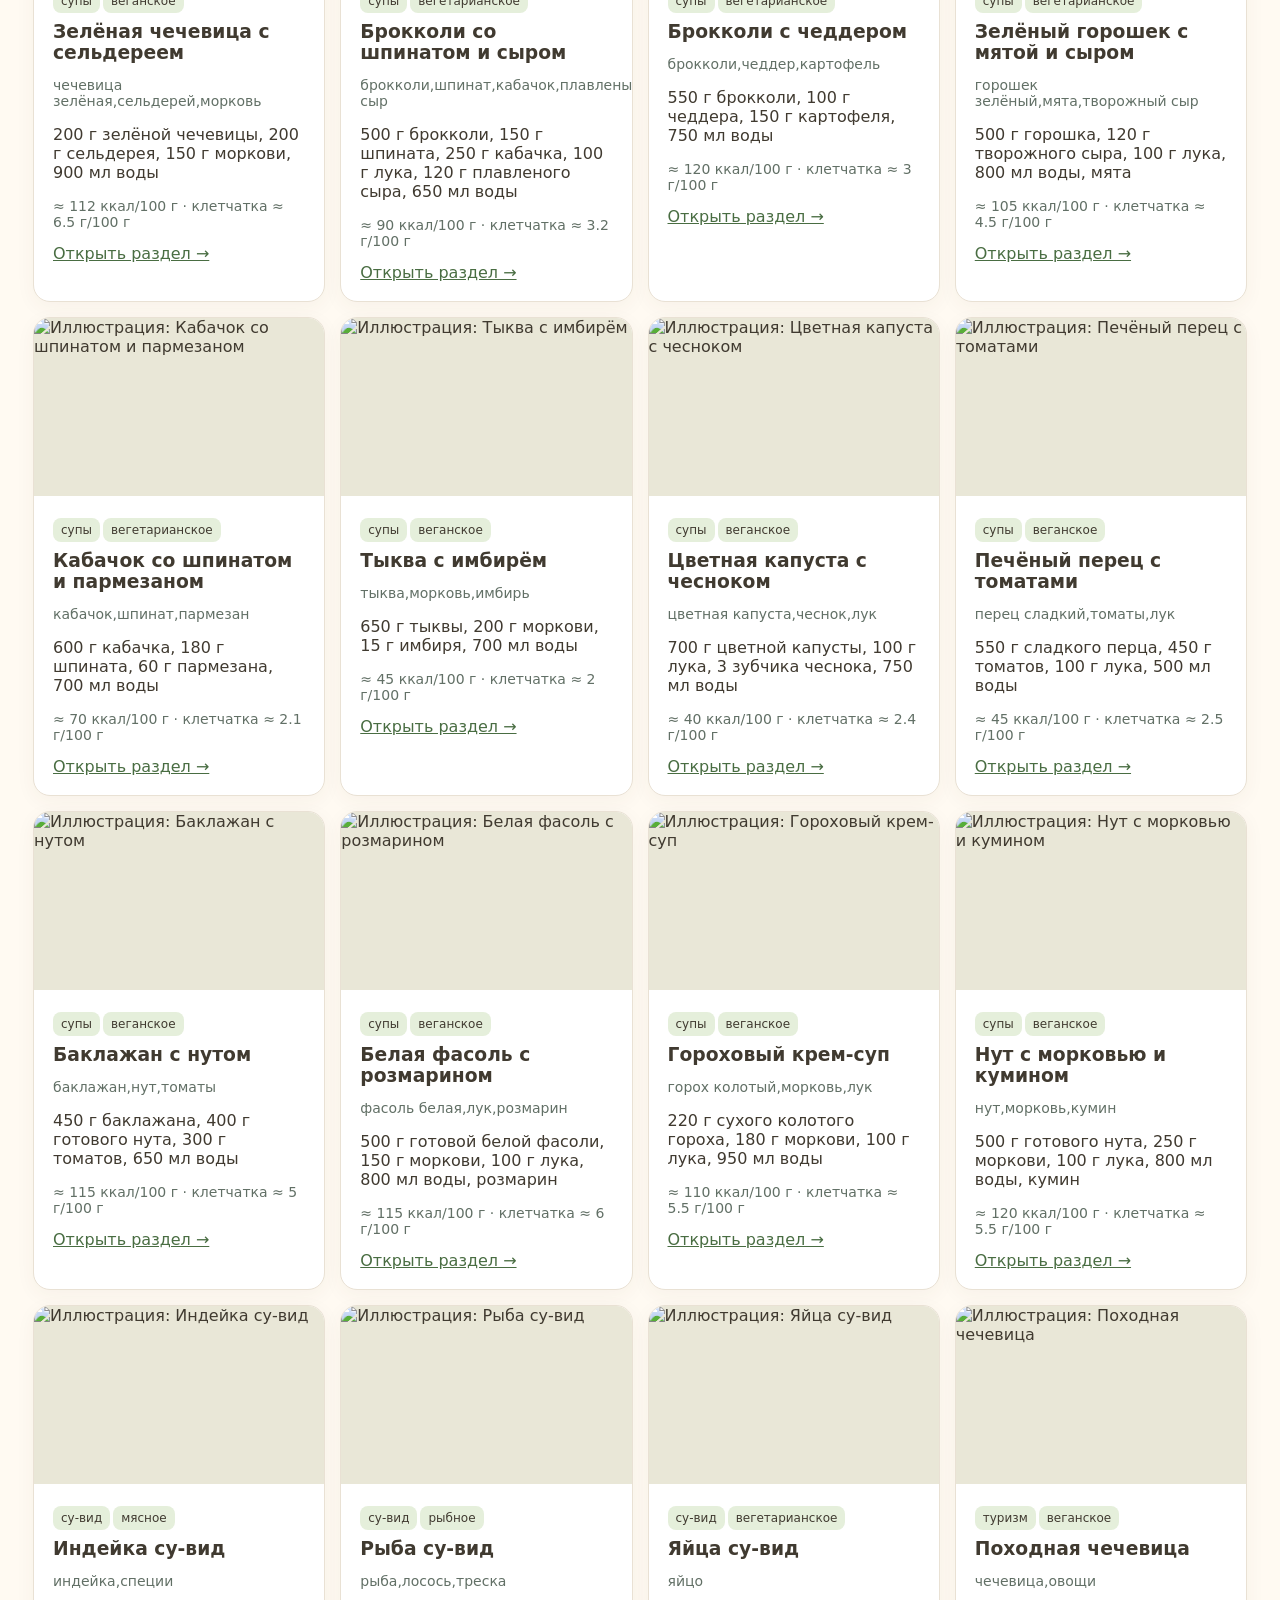
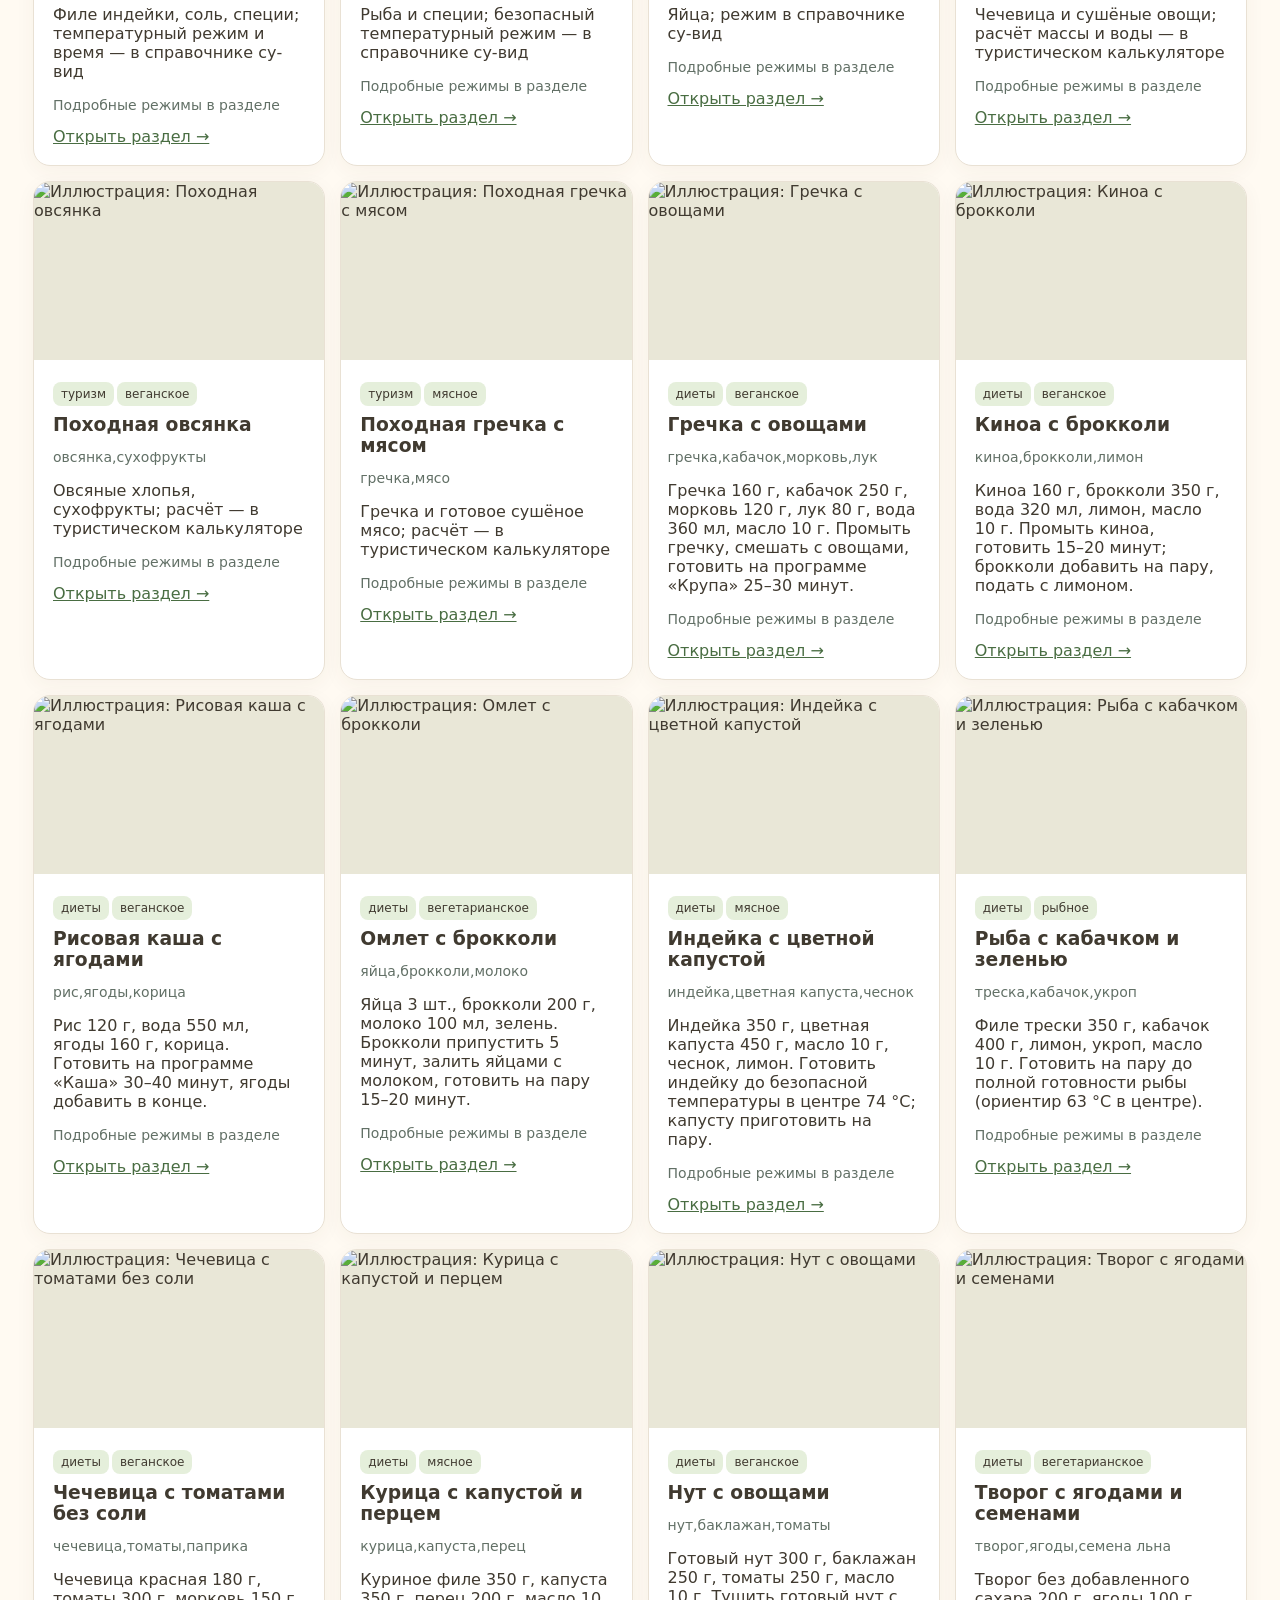
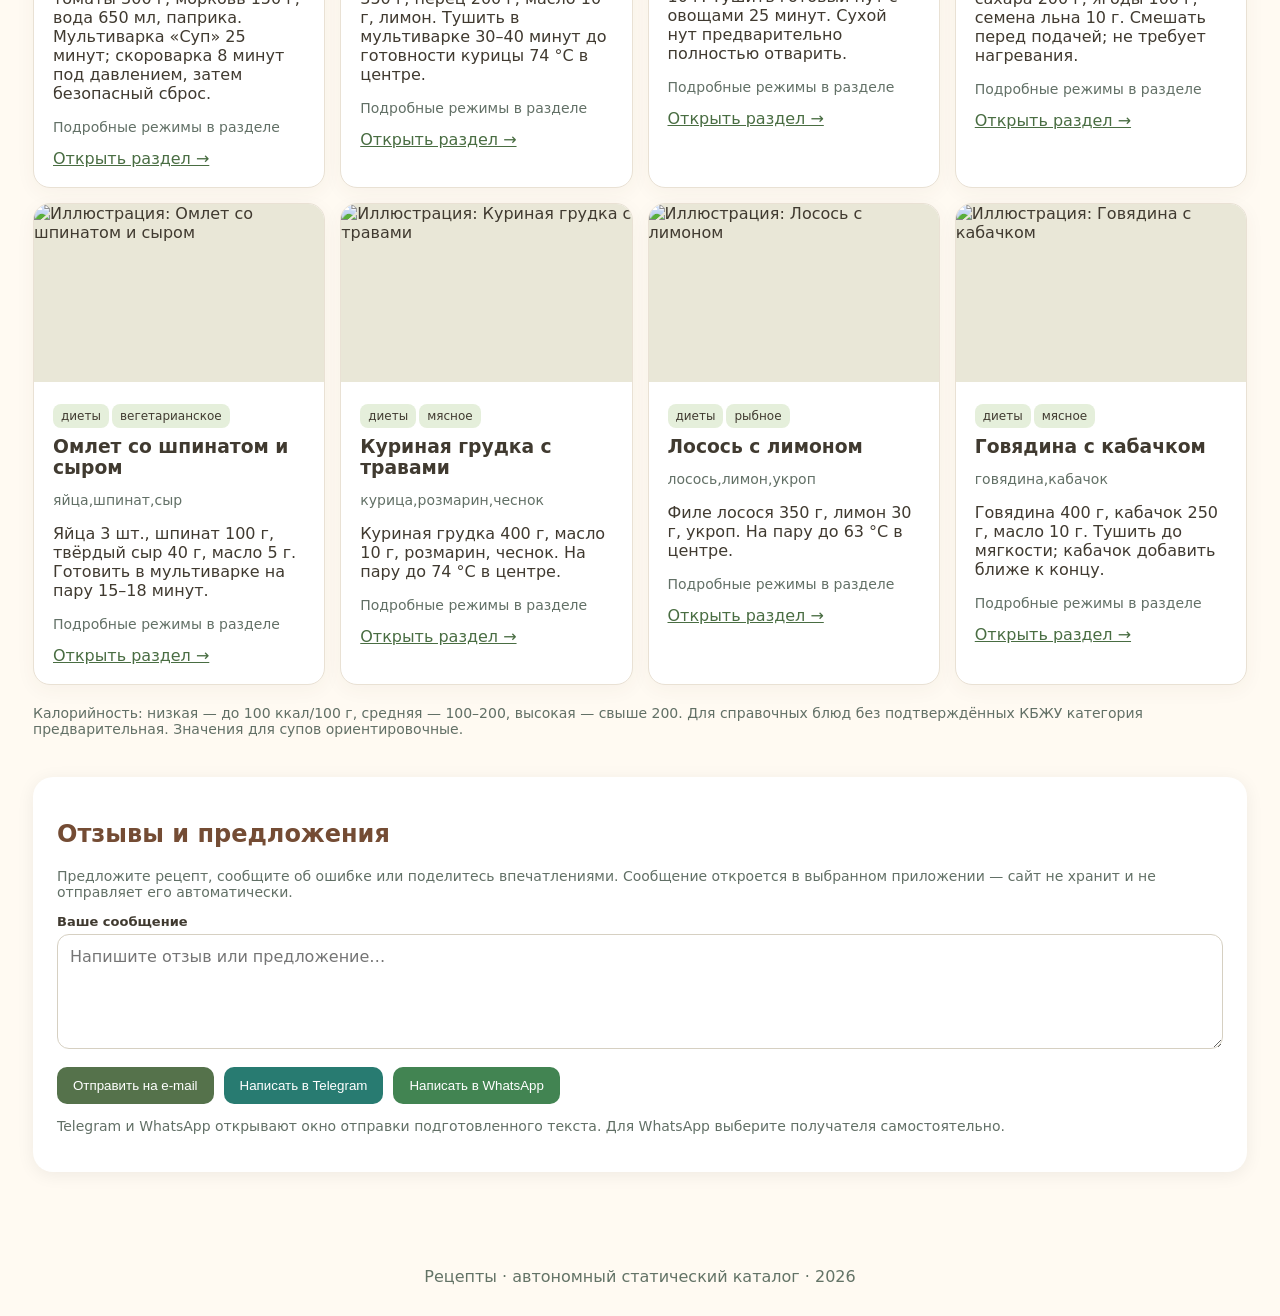
==== commit 4ea6e937: "Добавить ссылку на мастер недельного меню на главную" ====
--- a/index.html
+++ b/index.html
@@ -1 +1 @@
-<!doctype html><html lang="ru"><head><title>Рецепты — кулинарная библиотека</title><meta charset="utf-8"><meta name="viewport" content="width=device-width,initial-scale=1"><style>:root{font:16px system-ui,Arial;color:#263b2b;background:#f6f5eb}*{box-sizing:border-box}body{margin:0}header{padding:40px max(20px,calc((100vw - 1100px)/2));background:linear-gradient(120deg,#214b37,#718b4c);color:#fff}header h1{font-size:clamp(34px,6vw,58px);margin:0}header p{max-width:700px;line-height:1.5}nav{display:flex;gap:12px;flex-wrap:wrap;margin-top:22px}nav a,.link{display:inline-block;border-radius:20px;background:#fff;color:#24452f;text-decoration:none;padding:10px 16px;font-weight:700}main{max-width:1140px;margin:auto;padding:25px 18px}.filters{display:grid;grid-template-columns:repeat(auto-fit,minmax(175px,1fr));gap:10px;background:white;padding:18px;border-radius:18px;box-shadow:0 3px 20px #0001}input,select{width:100%;border:1px solid #ccd3c5;border-radius:10px;padding:12px;font:inherit;background:white}label{font-size:13px;font-weight:700;display:block;margin-bottom:5px}.cards{display:grid;grid-template-columns:repeat(auto-fit,minmax(270px,1fr));gap:15px;margin:20px 0}.card{background:white;border-radius:18px;padding:19px;box-shadow:0 3px 16px #0001}.card h3{margin:5px 0 10px}.tag{font-size:12px;background:#e5efdb;padding:5px 8px;border-radius:8px;display:inline-block;margin:3px 3px 3px 0}.muted{color:#627066;font-size:14px}button{border:0;border-radius:10px;background:#275d40;color:white;padding:11px 16px;cursor:pointer}a{color:#286341}footer{padding:30px;text-align:center;color:#637366}@media(max-width:600px){header{padding:30px 20px}}header{position:relative;overflow:hidden;background:linear-gradient(90deg,#fff9ef 0%,#fff7e8ed 58%,#fff9ef8a 100%),url('https://plus.unsplash.com/premium_photo-1703775439877-9e8bb89cdab7?auto=format&fit=crop&w=900&q=75') center right/cover;color:#3f4731}header h1{color:#71442d}header p{color:#5e584b}body{background:#fcf9f2}.card{overflow:hidden;padding:0;border:1px solid #f0e8d9;transition:transform .2s,box-shadow .2s}.card:hover{transform:translateY(-3px);box-shadow:0 12px 30px #704c2822}.card .inside{padding:19px}.card img{width:100%;height:178px;object-fit:cover;display:block;background:#e9e7d7}.filters{border:1px solid #f0e4d3}nav a{background:#fffaf0e8}h2{color:#70452c}.feedback{background:#fff;border-radius:20px;padding:24px;margin:40px 0;box-shadow:0 3px 18px #0001}.feedback textarea{width:100%;min-height:115px;resize:vertical;padding:12px;border:1px solid #d6d0c2;border-radius:12px;font:inherit}.actions{display:flex;gap:10px;flex-wrap:wrap;margin-top:14px}.actions button{background:#55724b}.actions button:nth-child(2){background:#287b71}.actions button:nth-child(3){background:#428452}.diet-guide{margin-top:24px}.diet-buttons{display:flex;gap:9px;flex-wrap:wrap}.diet-buttons button{background:#f0e8d9;color:#4d483b;border:1px solid #d9cdb7;border-radius:22px}.diet-buttons button:hover,.diet-buttons button:focus{background:#55734c;color:white}.diet-explain{background:white;border-left:4px solid #8caa75;padding:16px;border-radius:9px;line-height:1.55}</style><style id="recipes-unified-theme">:root{--cream:#fffaf2;--ink:#403a30;--leaf:#55734c;--terracotta:#a66341}body{background:var(--cream)!important;color:var(--ink)!important;font-family:system-ui,Arial,sans-serif!important}header{background:linear-gradient(110deg,#fff5e4,#e8efdc)!important;color:#493b30!important;border-bottom:1px solid #e8dfd0}header h1,header h2,h1,h2{color:#744c34}main{max-width:1250px;margin:auto}nav a,.link{background:#fff!important;color:#527148!important;border:1px solid #e5dfcf}button{background:#55734c}input,select,textarea{border-radius:10px}.card,.panel{border:1px solid #e9e1d4;box-shadow:0 5px 20px #59442b0c;border-radius:17px}a{color:#496d42}.recipe-photo{width:100%;height:180px;object-fit:cover;border-radius:14px 14px 0 0;background:#e7e5d9}.recipe-credit{font-size:11px;color:#867c6d} .site-home{position:fixed;right:16px;bottom:16px;z-index:999;background:#fff9ef;color:#47603b;padding:12px 16px;border:1px solid #d5d7c4;border-radius:40px;box-shadow:0 3px 16px #0002;text-decoration:none;font-weight:700}@media(max-width:650px){.recipe-photo{height:145px}}</style></head><body><header><h1>Рецепты</h1><p>Супы-пюре, приготовление су-вид и туристическое питание. Подбор блюд по ингредиентам, типу питания, калорийности и времени приёма пищи.</p><nav><a href="./index.html">Все рецепты</a><a href="./soups/index.html">Супы-пюре</a><a href="./sous-vide/index.html">Су-вид</a><a href="./tourism/index.html">Туризм</a></nav></header><main><h2>Подобрать блюдо</h2><section class="filters"><div><label for="q">Продукт или название</label><input id="q" placeholder="Чечевица, брокколи…"></div><div><label for="diet">Тип питания</label><select id="diet"><option value="">Любой</option><option>веганское</option><option>вегетарианское</option><option>обычное</option><option>мясное</option><option>рыбное</option><option>диетическая</option><option>диабетическая</option><option>безглютеновая</option><option>бессолевая</option><option>низкоуглеводная</option></select></div><div><label for="cal">Калорийность</label><select id="cal"><option value="">Любая</option><option>низкая</option><option>средняя</option><option>высокая</option></select></div><div><label for="meal">Приём пищи</label><select id="meal"><option value="">Любой</option><option>завтрак</option><option>обед</option><option>ужин</option></select></div><div><label for="section">Раздел</label><select id="section"><option value="">Все разделы</option><option value="супы">Супы-пюре</option><option value="су-вид">Су-вид</option><option value="туризм">Туризм</option><option value="диеты">Диетические рецепты</option></select></div></section><section class="diet-guide"><h2>Принципы питания <span class="muted">— наведите курсор или нажмите</span></h2><div class="diet-buttons" id="dietButtons"></div><p id="dietExplain" class="diet-explain" aria-live="polite">Выберите категорию, чтобы увидеть основные принципы и отфильтровать рецепты.</p></section><p id="count" class="muted"></p><section id="cards" class="cards"></section><p class="muted">Калорийность: низкая — до 100 ккал/100 г, средняя — 100–200, высокая — свыше 200. Для справочных блюд без подтверждённых КБЖУ категория предварительная. Значения для супов ориентировочные.</p><section class="feedback"><h2>Отзывы и предложения</h2><p class="muted">Предложите рецепт, сообщите об ошибке или поделитесь впечатлениями. Сообщение откроется в выбранном приложении — сайт не хранит и не отправляет его автоматически.</p><label for="feedback">Ваше сообщение</label><textarea id="feedback" placeholder="Напишите отзыв или предложение…"></textarea><div class="actions"><button type="button" onclick="sendFeedback('email')">Отправить на e-mail</button><button type="button" onclick="sendFeedback('telegram')">Написать в Telegram</button><button type="button" onclick="sendFeedback('whatsapp')">Написать в WhatsApp</button></div><p class="muted">Telegram и WhatsApp открывают окно отправки подготовленного текста. Для WhatsApp выберите получателя самостоятельно.</p></section></main><footer>Рецепты · автономный статический каталог · 2026</footer><script>function sendFeedback(type){const msg=document.getElementById('feedback').value.trim();if(!msg){alert('Сначала напишите сообщение');return}const body='Отзыв о сайте «Рецепты»:\n'+msg;if(type==='email')location.href='mailto:vdlimar@gmail.com?subject='+encodeURIComponent('Отзыв о сайте Рецепты')+'&body='+encodeURIComponent(body);if(type==='telegram')window.open('https://t.me/share/url?url='+encodeURIComponent(location.origin+location.pathname)+'&text='+encodeURIComponent(body),'_blank','noopener');if(type==='whatsapp')window.open('https://api.whatsapp.com/send?text='+encodeURIComponent(body),'_blank','noopener')}const data=[{"id":1,"name":"Чечевица с морковью","section":"супы","diet":"веганское","cal":"низкая","meal":["обед","ужин"],"ingredients":"чечевица красная,морковь,лук,чеснок","formula":"180 г чечевицы, 250 г моркови, 100 г лука, 2 зубчика чеснока, 900 мл воды","multi":"25 мин","pressure":"8 мин","kcal":105,"fiber":5.5,"image":"https://images.unsplash.com/photo-1547592180-85f173990554?auto=format&fit=crop&w=800&q=75","tags":["безглютеновая"]},{"id":2,"name":"Чечевица с томатами","section":"супы","diet":"веганское","cal":"низкая","meal":["обед","ужин"],"ingredients":"чечевица красная,томаты,лук","formula":"200 г чечевицы, 350 г томатов, 100 г лука, 850 мл воды, паприка","multi":"25 мин","pressure":"8 мин","kcal":112,"fiber":6,"image":"https://images.unsplash.com/photo-1476224203421-9ac39bcb3327?auto=format&fit=crop&w=800&q=75","tags":["безглютеновая"]},{"id":3,"name":"Чечевица с тыквой","section":"супы","diet":"веганское","cal":"низкая","meal":["обед","ужин"],"ingredients":"чечевица красная,тыква,морковь","formula":"180 г чечевицы, 450 г тыквы, 150 г моркови, 850 мл воды","multi":"28 мин","pressure":"8 мин","kcal":105,"fiber":5,"image":"https://images.unsplash.com/photo-1512621776951-a57141f2eefd?auto=format&fit=crop&w=800&q=75","tags":["безглютеновая"]},{"id":4,"name":"Чечевица с карри","section":"супы","diet":"веганское","cal":"средняя","meal":["обед","ужин"],"ingredients":"чечевица красная,кокосовое молоко,карри","formula":"200 г чечевицы, 200 мл кокосового молока, 150 г моркови, 650 мл воды, карри","multi":"25 мин","pressure":"8 мин","kcal":155,"fiber":5,"image":"https://images.unsplash.com/photo-1546069901-ba9599a7e63c?auto=format&fit=crop&w=800&q=75","tags":["безглютеновая"]},{"id":5,"name":"Зелёная чечевица с сельдереем","section":"супы","diet":"веганское","cal":"низкая","meal":["обед","ужин"],"ingredients":"чечевица зелёная,сельдерей,морковь","formula":"200 г зелёной чечевицы, 200 г сельдерея, 150 г моркови, 900 мл воды","multi":"45 мин","pressure":"18 мин","kcal":112,"fiber":6.5,"image":"https://images.unsplash.com/photo-1504674900247-0877df9cc836?auto=format&fit=crop&w=800&q=75","tags":["безглютеновая"]},{"id":6,"name":"Брокколи со шпинатом и сыром","section":"супы","diet":"вегетарианское","cal":"низкая","meal":["обед","ужин"],"ingredients":"брокколи,шпинат,кабачок,плавленый сыр","formula":"500 г брокколи, 150 г шпината, 250 г кабачка, 100 г лука, 120 г плавленого сыра, 650 мл воды","multi":"25 мин","pressure":"3 мин","kcal":90,"fiber":3.2,"image":"https://images.unsplash.com/photo-1490645935967-10de6ba17061?auto=format&fit=crop&w=800&q=75","tags":[]},{"id":7,"name":"Брокколи с чеддером","section":"супы","diet":"вегетарианское","cal":"средняя","meal":["обед","ужин"],"ingredients":"брокколи,чеддер,картофель","formula":"550 г брокколи, 100 г чеддера, 150 г картофеля, 750 мл воды","multi":"25 мин","pressure":"4 мин","kcal":120,"fiber":3,"image":"https://images.unsplash.com/photo-1511690743698-d9d85f2fbf38?auto=format&fit=crop&w=800&q=75","tags":[]},{"id":8,"name":"Зелёный горошек с мятой и сыром","section":"супы","diet":"вегетарианское","cal":"низкая","meal":["обед","ужин"],"ingredients":"горошек зелёный,мята,творожный сыр","formula":"500 г горошка, 120 г творожного сыра, 100 г лука, 800 мл воды, мята","multi":"20 мин","pressure":"3 мин","kcal":105,"fiber":4.5,"image":"https://images.unsplash.com/photo-1512058564366-18510be2db19?auto=format&fit=crop&w=800&q=75","tags":[]},{"id":9,"name":"Кабачок со шпинатом и пармезаном","section":"супы","diet":"вегетарианское","cal":"низкая","meal":["обед","ужин"],"ingredients":"кабачок,шпинат,пармезан","formula":"600 г кабачка, 180 г шпината, 60 г пармезана, 700 мл воды","multi":"20 мин","pressure":"3 мин","kcal":70,"fiber":2.1,"image":"https://images.unsplash.com/photo-1506084868230-bb9d95c24759?auto=format&fit=crop&w=800&q=75","tags":[]},{"id":10,"name":"Тыква с имбирём","section":"супы","diet":"веганское","cal":"низкая","meal":["обед","ужин"],"ingredients":"тыква,морковь,имбирь","formula":"650 г тыквы, 200 г моркови, 15 г имбиря, 700 мл воды","multi":"25 мин","pressure":"5 мин","kcal":45,"fiber":2,"image":"https://images.unsplash.com/photo-1543353071-873f17a7a088?auto=format&fit=crop&w=800&q=75","tags":["безглютеновая"]},{"id":11,"name":"Цветная капуста с чесноком","section":"супы","diet":"веганское","cal":"низкая","meal":["обед","ужин"],"ingredients":"цветная капуста,чеснок,лук","formula":"700 г цветной капусты, 100 г лука, 3 зубчика чеснока, 750 мл воды","multi":"25 мин","pressure":"4 мин","kcal":40,"fiber":2.4,"image":"https://images.unsplash.com/photo-1518843875459-f738682238a6?auto=format&fit=crop&w=800&q=75","tags":["безглютеновая"]},{"id":12,"name":"Печёный перец с томатами","section":"супы","diet":"веганское","cal":"низкая","meal":["обед","ужин"],"ingredients":"перец сладкий,томаты,лук","formula":"550 г сладкого перца, 450 г томатов, 100 г лука, 500 мл воды","multi":"30 мин","pressure":"5 мин","kcal":45,"fiber":2.5,"image":"https://images.unsplash.com/photo-1498837167922-ddd27525d352?auto=format&fit=crop&w=800&q=75","tags":["безглютеновая"]},{"id":13,"name":"Баклажан с нутом","section":"супы","diet":"веганское","cal":"средняя","meal":["обед","ужин"],"ingredients":"баклажан,нут,томаты","formula":"450 г баклажана, 400 г готового нута, 300 г томатов, 650 мл воды","multi":"30 мин","pressure":"6 мин","kcal":115,"fiber":5,"image":"https://images.unsplash.com/photo-1505576399275-b9fbdc0c7d6e?auto=format&fit=crop&w=800&q=75","tags":["безглютеновая"]},{"id":14,"name":"Белая фасоль с розмарином","section":"супы","diet":"веганское","cal":"средняя","meal":["обед","ужин"],"ingredients":"фасоль белая,лук,розмарин","formula":"500 г готовой белой фасоли, 150 г моркови, 100 г лука, 800 мл воды, розмарин","multi":"25 мин","pressure":"5 мин","kcal":115,"fiber":6,"image":"https://images.unsplash.com/photo-1495521821757-a1efb6729352?auto=format&fit=crop&w=800&q=75","tags":["безглютеновая"]},{"id":15,"name":"Гороховый крем-суп","section":"супы","diet":"веганское","cal":"средняя","meal":["обед","ужин"],"ingredients":"горох колотый,морковь,лук","formula":"220 г сухого колотого гороха, 180 г моркови, 100 г лука, 950 мл воды","multi":"60 мин","pressure":"20 мин","kcal":110,"fiber":5.5,"image":"https://images.unsplash.com/photo-1529042410759-befb1204b468?auto=format&fit=crop&w=800&q=75","tags":["безглютеновая"]},{"id":16,"name":"Нут с морковью и кумином","section":"супы","diet":"веганское","cal":"средняя","meal":["обед","ужин"],"ingredients":"нут,морковь,кумин","formula":"500 г готового нута, 250 г моркови, 100 г лука, 800 мл воды, кумин","multi":"30 мин","pressure":"5 мин","kcal":120,"fiber":5.5,"image":"https://images.unsplash.com/photo-1517248135467-4c7edcad34c4?auto=format&fit=crop&w=800&q=75","tags":["безглютеновая"]},{"id":17,"name":"Индейка су-вид","section":"су-вид","diet":"мясное","cal":"низкая","meal":["обед","ужин"],"ingredients":"индейка,специи","formula":"Филе индейки, соль, специи; температурный режим и время — в справочнике су-вид","multi":"—","pressure":"—","kcal":null,"fiber":null,"image":"https://images.unsplash.com/photo-1467003909585-2f8a72700288?auto=format&fit=crop&w=800&q=75","tags":[]},{"id":18,"name":"Рыба су-вид","section":"су-вид","diet":"рыбное","cal":"низкая","meal":["обед","ужин"],"ingredients":"рыба,лосось,треска","formula":"Рыба и специи; безопасный температурный режим — в справочнике су-вид","multi":"—","pressure":"—","kcal":null,"fiber":null,"image":"https://images.unsplash.com/photo-1559847844-5315695dadae?auto=format&fit=crop&w=800&q=75","tags":[]},{"id":19,"name":"Яйца су-вид","section":"су-вид","diet":"вегетарианское","cal":"средняя","meal":["завтрак"],"ingredients":"яйцо","formula":"Яйца; режим в справочнике су-вид","multi":"—","pressure":"—","kcal":null,"fiber":null,"image":"https://images.unsplash.com/photo-1482049016688-2d3e1b311543?auto=format&fit=crop&w=800&q=75","tags":[]},{"id":20,"name":"Походная чечевица","section":"туризм","diet":"веганское","cal":"средняя","meal":["обед","ужин"],"ingredients":"чечевица,овощи","formula":"Чечевица и сушёные овощи; расчёт массы и воды — в туристическом калькуляторе","multi":"—","pressure":"—","kcal":null,"fiber":null,"image":"https://images.unsplash.com/photo-1473093295043-cdd812d0e601?auto=format&fit=crop&w=800&q=75","tags":[]},{"id":21,"name":"Походная овсянка","section":"туризм","diet":"веганское","cal":"средняя","meal":["завтрак"],"ingredients":"овсянка,сухофрукты","formula":"Овсяные хлопья, сухофрукты; расчёт — в туристическом калькуляторе","multi":"—","pressure":"—","kcal":null,"fiber":null,"image":"https://images.unsplash.com/photo-1517673400267-0251440c45dc?auto=format&fit=crop&w=800&q=75","tags":[]},{"id":22,"name":"Походная гречка с мясом","section":"туризм","diet":"мясное","cal":"высокая","meal":["обед","ужин"],"ingredients":"гречка,мясо","formula":"Гречка и готовое сушёное мясо; расчёт — в туристическом калькуляторе","multi":"—","pressure":"—","kcal":null,"fiber":null,"image":"https://images.unsplash.com/photo-1532550907401-a500c9a57435?auto=format&fit=crop&w=800&q=75","tags":[]},{"id":23,"name":"Гречка с овощами","section":"диеты","diet":"веганское","cal":"","meal":["обед"],"ingredients":"гречка,кабачок,морковь,лук","formula":"Гречка 160 г, кабачок 250 г, морковь 120 г, лук 80 г, вода 360 мл, масло 10 г. Промыть гречку, смешать с овощами, готовить на программе «Крупа» 25–30 минут.","multi":"","pressure":"","kcal":null,"fiber":null,"image":"https://images.unsplash.com/photo-1512058564366-18510be2db19?auto=format&fit=crop&w=800&q=75","tags":["безглютеновая","бессолевая"]},{"id":24,"name":"Киноа с брокколи","section":"диеты","diet":"веганское","cal":"","meal":["обед"],"ingredients":"киноа,брокколи,лимон","formula":"Киноа 160 г, брокколи 350 г, вода 320 мл, лимон, масло 10 г. Промыть киноа, готовить 15–20 минут; брокколи добавить на пару, подать с лимоном.","multi":"","pressure":"","kcal":null,"fiber":null,"image":"https://images.unsplash.com/photo-1512621776951-a57141f2eefd?auto=format&fit=crop&w=800&q=75","tags":["безглютеновая","бессолевая","диетическая"]},{"id":25,"name":"Рисовая каша с ягодами","section":"диеты","diet":"веганское","cal":"","meal":["завтрак"],"ingredients":"рис,ягоды,корица","formula":"Рис 120 г, вода 550 мл, ягоды 160 г, корица. Готовить на программе «Каша» 30–40 минут, ягоды добавить в конце.","multi":"","pressure":"","kcal":null,"fiber":null,"image":"https://images.unsplash.com/photo-1490645935967-10de6ba17061?auto=format&fit=crop&w=800&q=75","tags":["безглютеновая","бессолевая"]},{"id":26,"name":"Омлет с брокколи","section":"диеты","diet":"вегетарианское","cal":"","meal":["завтрак"],"ingredients":"яйца,брокколи,молоко","formula":"Яйца 3 шт., брокколи 200 г, молоко 100 мл, зелень. Брокколи припустить 5 минут, залить яйцами с молоком, готовить на пару 15–20 минут.","multi":"","pressure":"","kcal":null,"fiber":null,"image":"https://images.unsplash.com/photo-1525351484163-7529414344d8?auto=format&fit=crop&w=800&q=75","tags":["безглютеновая","бессолевая","диетическая","диабетическая"]},{"id":27,"name":"Индейка с цветной капустой","section":"диеты","diet":"мясное","cal":"","meal":["ужин"],"ingredients":"индейка,цветная капуста,чеснок","formula":"Индейка 350 г, цветная капуста 450 г, масло 10 г, чеснок, лимон. Готовить индейку до безопасной температуры в центре 74 °C; капусту приготовить на пару.","multi":"","pressure":"","kcal":null,"fiber":null,"image":"https://images.unsplash.com/photo-1511690743698-d9d85f2fbf38?auto=format&fit=crop&w=800&q=75","tags":["безглютеновая","бессолевая","диетическая","диабетическая"]},{"id":28,"name":"Рыба с кабачком и зеленью","section":"диеты","diet":"рыбное","cal":"","meal":["ужин"],"ingredients":"треска,кабачок,укроп","formula":"Филе трески 350 г, кабачок 400 г, лимон, укроп, масло 10 г. Готовить на пару до полной готовности рыбы (ориентир 63 °C в центре).","multi":"","pressure":"","kcal":null,"fiber":null,"image":"https://images.unsplash.com/photo-1467003909585-2f8a72700288?auto=format&fit=crop&w=800&q=75","tags":["безглютеновая","бессолевая","диетическая","диабетическая"]},{"id":29,"name":"Чечевица с томатами без соли","section":"диеты","diet":"веганское","cal":"","meal":["обед"],"ingredients":"чечевица,томаты,паприка","formula":"Чечевица красная 180 г, томаты 300 г, морковь 150 г, вода 650 мл, паприка. Мультиварка «Суп» 25 минут; скороварка 8 минут под давлением, затем безопасный сброс.","multi":"","pressure":"","kcal":null,"fiber":null,"image":"https://images.unsplash.com/photo-1547592180-85f173990554?auto=format&fit=crop&w=800&q=75","tags":["безглютеновая","бессолевая","диетическая"]},{"id":30,"name":"Курица с капустой и перцем","section":"диеты","diet":"мясное","cal":"","meal":["обед"],"ingredients":"курица,капуста,перец","formula":"Куриное филе 350 г, капуста 350 г, перец 200 г, масло 10 г, лимон. Тушить в мультиварке 30–40 минут до готовности курицы 74 °C в центре.","multi":"","pressure":"","kcal":null,"fiber":null,"image":"https://images.unsplash.com/photo-1504674900247-0877df9cc836?auto=format&fit=crop&w=800&q=75","tags":["безглютеновая","бессолевая","диетическая","диабетическая"]},{"id":31,"name":"Нут с овощами","section":"диеты","diet":"веганское","cal":"","meal":["обед"],"ingredients":"нут,баклажан,томаты","formula":"Готовый нут 300 г, баклажан 250 г, томаты 250 г, масло 10 г. Тушить готовый нут с овощами 25 минут. Сухой нут предварительно полностью отварить.","multi":"","pressure":"","kcal":null,"fiber":null,"image":"https://images.unsplash.com/photo-1546069901-ba9599a7e63c?auto=format&fit=crop&w=800&q=75","tags":["безглютеновая","бессолевая"]},{"id":32,"name":"Творог с ягодами и семенами","section":"диеты","diet":"вегетарианское","cal":"","meal":["завтрак"],"ingredients":"творог,ягоды,семена льна","formula":"Творог без добавленного сахара 200 г, ягоды 100 г, семена льна 10 г. Смешать перед подачей; не требует нагревания.","multi":"","pressure":"","kcal":null,"fiber":null,"image":"https://images.unsplash.com/photo-1488477181946-6428a0291777?auto=format&fit=crop&w=800&q=75","tags":["безглютеновая","диетическая","диабетическая"]},{"id":33,"name":"Омлет со шпинатом и сыром","section":"диеты","diet":"вегетарианское","cal":"","meal":["завтрак"],"ingredients":"яйца,шпинат,сыр","formula":"Яйца 3 шт., шпинат 100 г, твёрдый сыр 40 г, масло 5 г. Готовить в мультиварке на пару 15–18 минут.","multi":"","pressure":"","kcal":null,"fiber":null,"image":"https://images.unsplash.com/photo-1525351484163-7529414344d8?auto=format&fit=crop&w=800&q=75","tags":["низкоуглеводная"]},{"id":34,"name":"Куриная грудка с травами","section":"диеты","diet":"мясное","cal":"","meal":["обед"],"ingredients":"курица,розмарин,чеснок","formula":"Куриная грудка 400 г, масло 10 г, розмарин, чеснок. На пару до 74 °C в центре.","multi":"","pressure":"","kcal":null,"fiber":null,"image":"https://images.unsplash.com/photo-1532550907401-a500c9a57435?auto=format&fit=crop&w=800&q=75","tags":["низкоуглеводная"]},{"id":35,"name":"Лосось с лимоном","section":"диеты","diet":"рыбное","cal":"","meal":["ужин"],"ingredients":"лосось,лимон,укроп","formula":"Филе лосося 350 г, лимон 30 г, укроп. На пару до 63 °C в центре.","multi":"","pressure":"","kcal":null,"fiber":null,"image":"https://images.unsplash.com/photo-1467003909585-2f8a72700288?auto=format&fit=crop&w=800&q=75","tags":["низкоуглеводная"]},{"id":36,"name":"Говядина с кабачком","section":"диеты","diet":"мясное","cal":"","meal":["ужин"],"ingredients":"говядина,кабачок","formula":"Говядина 400 г, кабачок 250 г, масло 10 г. Тушить до мягкости; кабачок добавить ближе к концу.","multi":"","pressure":"","kcal":null,"fiber":null,"image":"https://images.unsplash.com/photo-1504674900247-0877df9cc836?auto=format&fit=crop&w=800&q=75","tags":["низкоуглеводная"]}];const $=id=>document.getElementById(id);function draw(){let q=$('q').value.toLocaleLowerCase('ru').trim(),diet=$('diet').value,cal=$('cal').value,meal=$('meal').value,section=$('section').value;let a=data.filter(x=>(x.name+' '+x.ingredients).toLocaleLowerCase('ru').includes(q)&&(!diet||diet==='обычное'||x.diet===diet||diet==='вегетарианское'&&x.diet==='веганское'||x.tags.includes(diet))&&(!cal||x.cal===cal)&&(!meal||x.meal.includes(meal))&&(!section||x.section===section));$('count').textContent='Найдено блюд: '+a.length;$('cards').innerHTML=a.map(x=>'<article class="card"><img loading="lazy" alt="Иллюстрация: '+x.name+'" src="'+x.image+'"><div class="inside"><span class="tag">'+x.section+'</span><span class="tag">'+x.diet+'</span><h3>'+x.name+'</h3><p class="muted">'+x.ingredients+'</p><p>'+x.formula+'</p><p class="muted">'+(x.kcal!==null?'≈ '+x.kcal+' ккал/100 г · клетчатка ≈ '+x.fiber+' г/100 г':'Подробные режимы в разделе')+'</p><a href="./'+({супы:'soups','су-вид':'sous-vide',туризм:'tourism',диеты:'diets'}[x.section])+'/index.html">Открыть раздел →</a></div></article>').join('')||'<p>По этим условиям ничего не найдено.</p>'}const principles={веганское:'Исключаются все продукты животного происхождения. Контролируйте белок, витамин B12, железо, кальций и йод.',вегетарианское:'Исключаются мясо и рыба; молочные продукты и яйца допустимы в лакто-ово-варианте. Важны белок, железо и B12.',диетическая:'Сбалансированный рацион по индивидуальной энергетической потребности: овощи, цельные крупы, достаточный белок, умеренность в насыщенных жирах и добавленном сахаре.',диабетическая:'Учитывайте общее количество углеводов и размер порций, предпочитайте клетчатку и минимально обработанные продукты. «Без сахара» не означает «без углеводов». Подбор индивидуален.',безглютеновая:'Исключаются пшеница, рожь, ячмень и продукты с их глютеном. При целиакии необходим контроль перекрёстного загрязнения и сертифицированные ингредиенты.',низкоуглеводная:'Ограничение углеводов, но не обязательно их полное исключение. Даже яйца, сыр и овощи содержат небольшие количества углеводов. Строгая кетогенная диета требует отдельного контроля и не подходит всем, особенно при лечении диабета.',бессолевая:'Готовить без добавления поваренной соли, выбирать продукты с низким содержанием натрия. Это не означает полного отсутствия натрия. Калиевые заменители соли требуют осторожности при заболеваниях почек.',туристическая:'Оценивать калорийность, белок, вес, воду, топливо, срок хранения и безопасность упаковки. Герметичный пакет сам по себе не делает еду безопасной при комнатной температуре.'};const buttons=document.getElementById('dietButtons');Object.entries(principles).forEach(([name,desc])=>{let b=document.createElement('button');b.textContent=name;b.title=desc;b.type='button';b.addEventListener('mouseenter',()=>document.getElementById('dietExplain').textContent=desc);b.addEventListener('focus',()=>document.getElementById('dietExplain').textContent=desc);b.addEventListener('click',()=>{if(name==='туристическая'){document.getElementById('section').value='туризм';document.getElementById('diet').value=''}else{document.getElementById('diet').value=name;document.getElementById('section').value=''}document.getElementById('dietExplain').textContent=desc;draw()});buttons.appendChild(b)});document.querySelectorAll('input,select').forEach(x=>x.addEventListener('input',draw));draw();</script></body></html>+<!doctype html><html lang="ru"><head><title>Рецепты — кулинарная библиотека</title><meta charset="utf-8"><meta name="viewport" content="width=device-width,initial-scale=1"><style>:root{font:16px system-ui,Arial;color:#263b2b;background:#f6f5eb}*{box-sizing:border-box}body{margin:0}header{padding:40px max(20px,calc((100vw - 1100px)/2));background:linear-gradient(120deg,#214b37,#718b4c);color:#fff}header h1{font-size:clamp(34px,6vw,58px);margin:0}header p{max-width:700px;line-height:1.5}nav{display:flex;gap:12px;flex-wrap:wrap;margin-top:22px}nav a,.link{display:inline-block;border-radius:20px;background:#fff;color:#24452f;text-decoration:none;padding:10px 16px;font-weight:700}main{max-width:1140px;margin:auto;padding:25px 18px}.filters{display:grid;grid-template-columns:repeat(auto-fit,minmax(175px,1fr));gap:10px;background:white;padding:18px;border-radius:18px;box-shadow:0 3px 20px #0001}input,select{width:100%;border:1px solid #ccd3c5;border-radius:10px;padding:12px;font:inherit;background:white}label{font-size:13px;font-weight:700;display:block;margin-bottom:5px}.cards{display:grid;grid-template-columns:repeat(auto-fit,minmax(270px,1fr));gap:15px;margin:20px 0}.card{background:white;border-radius:18px;padding:19px;box-shadow:0 3px 16px #0001}.card h3{margin:5px 0 10px}.tag{font-size:12px;background:#e5efdb;padding:5px 8px;border-radius:8px;display:inline-block;margin:3px 3px 3px 0}.muted{color:#627066;font-size:14px}button{border:0;border-radius:10px;background:#275d40;color:white;padding:11px 16px;cursor:pointer}a{color:#286341}footer{padding:30px;text-align:center;color:#637366}@media(max-width:600px){header{padding:30px 20px}}header{position:relative;overflow:hidden;background:linear-gradient(90deg,#fff9ef 0%,#fff7e8ed 58%,#fff9ef8a 100%),url('https://plus.unsplash.com/premium_photo-1703775439877-9e8bb89cdab7?auto=format&fit=crop&w=900&q=75') center right/cover;color:#3f4731}header h1{color:#71442d}header p{color:#5e584b}body{background:#fcf9f2}.card{overflow:hidden;padding:0;border:1px solid #f0e8d9;transition:transform .2s,box-shadow .2s}.card:hover{transform:translateY(-3px);box-shadow:0 12px 30px #704c2822}.card .inside{padding:19px}.card img{width:100%;height:178px;object-fit:cover;display:block;background:#e9e7d7}.filters{border:1px solid #f0e4d3}nav a{background:#fffaf0e8}h2{color:#70452c}.feedback{background:#fff;border-radius:20px;padding:24px;margin:40px 0;box-shadow:0 3px 18px #0001}.feedback textarea{width:100%;min-height:115px;resize:vertical;padding:12px;border:1px solid #d6d0c2;border-radius:12px;font:inherit}.actions{display:flex;gap:10px;flex-wrap:wrap;margin-top:14px}.actions button{background:#55724b}.actions button:nth-child(2){background:#287b71}.actions button:nth-child(3){background:#428452}.diet-guide{margin-top:24px}.diet-buttons{display:flex;gap:9px;flex-wrap:wrap}.diet-buttons button{background:#f0e8d9;color:#4d483b;border:1px solid #d9cdb7;border-radius:22px}.diet-buttons button:hover,.diet-buttons button:focus{background:#55734c;color:white}.diet-explain{background:white;border-left:4px solid #8caa75;padding:16px;border-radius:9px;line-height:1.55}</style><style id="recipes-unified-theme">:root{--cream:#fffaf2;--ink:#403a30;--leaf:#55734c;--terracotta:#a66341}body{background:var(--cream)!important;color:var(--ink)!important;font-family:system-ui,Arial,sans-serif!important}header{background:linear-gradient(110deg,#fff5e4,#e8efdc)!important;color:#493b30!important;border-bottom:1px solid #e8dfd0}header h1,header h2,h1,h2{color:#744c34}main{max-width:1250px;margin:auto}nav a,.link{background:#fff!important;color:#527148!important;border:1px solid #e5dfcf}button{background:#55734c}input,select,textarea{border-radius:10px}.card,.panel{border:1px solid #e9e1d4;box-shadow:0 5px 20px #59442b0c;border-radius:17px}a{color:#496d42}.recipe-photo{width:100%;height:180px;object-fit:cover;border-radius:14px 14px 0 0;background:#e7e5d9}.recipe-credit{font-size:11px;color:#867c6d} .site-home{position:fixed;right:16px;bottom:16px;z-index:999;background:#fff9ef;color:#47603b;padding:12px 16px;border:1px solid #d5d7c4;border-radius:40px;box-shadow:0 3px 16px #0002;text-decoration:none;font-weight:700}@media(max-width:650px){.recipe-photo{height:145px}}</style></head><body><header><h1>Рецепты</h1><p>Супы-пюре, приготовление су-вид и туристическое питание. Подбор блюд по ингредиентам, типу питания, калорийности и времени приёма пищи.</p><nav><a href="./index.html">Все рецепты</a><a href="./soups/index.html">Супы-пюре</a><a href="./sous-vide/index.html">Су-вид</a><a href="./tourism/index.html">Туризм</a></nav></header><main><div style="background:#e8efdc;border:1px solid #d2dec5;border-radius:18px;padding:20px;margin-bottom:24px"><h2 style="margin-top:0">Меню на неделю</h2><p>Интерактивный мастер с учётом диет, исключённых продуктов и количества человек.</p><a class="link" href="./menu/index.html">Создать меню на 7 дней →</a></div><h2>Подобрать блюдо</h2><section class="filters"><div><label for="q">Продукт или название</label><input id="q" placeholder="Чечевица, брокколи…"></div><div><label for="diet">Тип питания</label><select id="diet"><option value="">Любой</option><option>веганское</option><option>вегетарианское</option><option>обычное</option><option>мясное</option><option>рыбное</option><option>диетическая</option><option>диабетическая</option><option>безглютеновая</option><option>бессолевая</option><option>низкоуглеводная</option></select></div><div><label for="cal">Калорийность</label><select id="cal"><option value="">Любая</option><option>низкая</option><option>средняя</option><option>высокая</option></select></div><div><label for="meal">Приём пищи</label><select id="meal"><option value="">Любой</option><option>завтрак</option><option>обед</option><option>ужин</option></select></div><div><label for="section">Раздел</label><select id="section"><option value="">Все разделы</option><option value="супы">Супы-пюре</option><option value="су-вид">Су-вид</option><option value="туризм">Туризм</option><option value="диеты">Диетические рецепты</option></select></div></section><section class="diet-guide"><h2>Принципы питания <span class="muted">— наведите курсор или нажмите</span></h2><div class="diet-buttons" id="dietButtons"></div><p id="dietExplain" class="diet-explain" aria-live="polite">Выберите категорию, чтобы увидеть основные принципы и отфильтровать рецепты.</p></section><p id="count" class="muted"></p><section id="cards" class="cards"></section><p class="muted">Калорийность: низкая — до 100 ккал/100 г, средняя — 100–200, высокая — свыше 200. Для справочных блюд без подтверждённых КБЖУ категория предварительная. Значения для супов ориентировочные.</p><section class="feedback"><h2>Отзывы и предложения</h2><p class="muted">Предложите рецепт, сообщите об ошибке или поделитесь впечатлениями. Сообщение откроется в выбранном приложении — сайт не хранит и не отправляет его автоматически.</p><label for="feedback">Ваше сообщение</label><textarea id="feedback" placeholder="Напишите отзыв или предложение…"></textarea><div class="actions"><button type="button" onclick="sendFeedback('email')">Отправить на e-mail</button><button type="button" onclick="sendFeedback('telegram')">Написать в Telegram</button><button type="button" onclick="sendFeedback('whatsapp')">Написать в WhatsApp</button></div><p class="muted">Telegram и WhatsApp открывают окно отправки подготовленного текста. Для WhatsApp выберите получателя самостоятельно.</p></section></main><footer>Рецепты · автономный статический каталог · 2026</footer><script>function sendFeedback(type){const msg=document.getElementById('feedback').value.trim();if(!msg){alert('Сначала напишите сообщение');return}const body='Отзыв о сайте «Рецепты»:\n'+msg;if(type==='email')location.href='mailto:vdlimar@gmail.com?subject='+encodeURIComponent('Отзыв о сайте Рецепты')+'&body='+encodeURIComponent(body);if(type==='telegram')window.open('https://t.me/share/url?url='+encodeURIComponent(location.origin+location.pathname)+'&text='+encodeURIComponent(body),'_blank','noopener');if(type==='whatsapp')window.open('https://api.whatsapp.com/send?text='+encodeURIComponent(body),'_blank','noopener')}const data=[{"id":1,"name":"Чечевица с морковью","section":"супы","diet":"веганское","cal":"низкая","meal":["обед","ужин"],"ingredients":"чечевица красная,морковь,лук,чеснок","formula":"180 г чечевицы, 250 г моркови, 100 г лука, 2 зубчика чеснока, 900 мл воды","multi":"25 мин","pressure":"8 мин","kcal":105,"fiber":5.5,"image":"https://images.unsplash.com/photo-1547592180-85f173990554?auto=format&fit=crop&w=800&q=75","tags":["безглютеновая"]},{"id":2,"name":"Чечевица с томатами","section":"супы","diet":"веганское","cal":"низкая","meal":["обед","ужин"],"ingredients":"чечевица красная,томаты,лук","formula":"200 г чечевицы, 350 г томатов, 100 г лука, 850 мл воды, паприка","multi":"25 мин","pressure":"8 мин","kcal":112,"fiber":6,"image":"https://images.unsplash.com/photo-1476224203421-9ac39bcb3327?auto=format&fit=crop&w=800&q=75","tags":["безглютеновая"]},{"id":3,"name":"Чечевица с тыквой","section":"супы","diet":"веганское","cal":"низкая","meal":["обед","ужин"],"ingredients":"чечевица красная,тыква,морковь","formula":"180 г чечевицы, 450 г тыквы, 150 г моркови, 850 мл воды","multi":"28 мин","pressure":"8 мин","kcal":105,"fiber":5,"image":"https://images.unsplash.com/photo-1512621776951-a57141f2eefd?auto=format&fit=crop&w=800&q=75","tags":["безглютеновая"]},{"id":4,"name":"Чечевица с карри","section":"супы","diet":"веганское","cal":"средняя","meal":["обед","ужин"],"ingredients":"чечевица красная,кокосовое молоко,карри","formula":"200 г чечевицы, 200 мл кокосового молока, 150 г моркови, 650 мл воды, карри","multi":"25 мин","pressure":"8 мин","kcal":155,"fiber":5,"image":"https://images.unsplash.com/photo-1546069901-ba9599a7e63c?auto=format&fit=crop&w=800&q=75","tags":["безглютеновая"]},{"id":5,"name":"Зелёная чечевица с сельдереем","section":"супы","diet":"веганское","cal":"низкая","meal":["обед","ужин"],"ingredients":"чечевица зелёная,сельдерей,морковь","formula":"200 г зелёной чечевицы, 200 г сельдерея, 150 г моркови, 900 мл воды","multi":"45 мин","pressure":"18 мин","kcal":112,"fiber":6.5,"image":"https://images.unsplash.com/photo-1504674900247-0877df9cc836?auto=format&fit=crop&w=800&q=75","tags":["безглютеновая"]},{"id":6,"name":"Брокколи со шпинатом и сыром","section":"супы","diet":"вегетарианское","cal":"низкая","meal":["обед","ужин"],"ingredients":"брокколи,шпинат,кабачок,плавленый сыр","formula":"500 г брокколи, 150 г шпината, 250 г кабачка, 100 г лука, 120 г плавленого сыра, 650 мл воды","multi":"25 мин","pressure":"3 мин","kcal":90,"fiber":3.2,"image":"https://images.unsplash.com/photo-1490645935967-10de6ba17061?auto=format&fit=crop&w=800&q=75","tags":[]},{"id":7,"name":"Брокколи с чеддером","section":"супы","diet":"вегетарианское","cal":"средняя","meal":["обед","ужин"],"ingredients":"брокколи,чеддер,картофель","formula":"550 г брокколи, 100 г чеддера, 150 г картофеля, 750 мл воды","multi":"25 мин","pressure":"4 мин","kcal":120,"fiber":3,"image":"https://images.unsplash.com/photo-1511690743698-d9d85f2fbf38?auto=format&fit=crop&w=800&q=75","tags":[]},{"id":8,"name":"Зелёный горошек с мятой и сыром","section":"супы","diet":"вегетарианское","cal":"низкая","meal":["обед","ужин"],"ingredients":"горошек зелёный,мята,творожный сыр","formula":"500 г горошка, 120 г творожного сыра, 100 г лука, 800 мл воды, мята","multi":"20 мин","pressure":"3 мин","kcal":105,"fiber":4.5,"image":"https://images.unsplash.com/photo-1512058564366-18510be2db19?auto=format&fit=crop&w=800&q=75","tags":[]},{"id":9,"name":"Кабачок со шпинатом и пармезаном","section":"супы","diet":"вегетарианское","cal":"низкая","meal":["обед","ужин"],"ingredients":"кабачок,шпинат,пармезан","formula":"600 г кабачка, 180 г шпината, 60 г пармезана, 700 мл воды","multi":"20 мин","pressure":"3 мин","kcal":70,"fiber":2.1,"image":"https://images.unsplash.com/photo-1506084868230-bb9d95c24759?auto=format&fit=crop&w=800&q=75","tags":[]},{"id":10,"name":"Тыква с имбирём","section":"супы","diet":"веганское","cal":"низкая","meal":["обед","ужин"],"ingredients":"тыква,морковь,имбирь","formula":"650 г тыквы, 200 г моркови, 15 г имбиря, 700 мл воды","multi":"25 мин","pressure":"5 мин","kcal":45,"fiber":2,"image":"https://images.unsplash.com/photo-1543353071-873f17a7a088?auto=format&fit=crop&w=800&q=75","tags":["безглютеновая"]},{"id":11,"name":"Цветная капуста с чесноком","section":"супы","diet":"веганское","cal":"низкая","meal":["обед","ужин"],"ingredients":"цветная капуста,чеснок,лук","formula":"700 г цветной капусты, 100 г лука, 3 зубчика чеснока, 750 мл воды","multi":"25 мин","pressure":"4 мин","kcal":40,"fiber":2.4,"image":"https://images.unsplash.com/photo-1518843875459-f738682238a6?auto=format&fit=crop&w=800&q=75","tags":["безглютеновая"]},{"id":12,"name":"Печёный перец с томатами","section":"супы","diet":"веганское","cal":"низкая","meal":["обед","ужин"],"ingredients":"перец сладкий,томаты,лук","formula":"550 г сладкого перца, 450 г томатов, 100 г лука, 500 мл воды","multi":"30 мин","pressure":"5 мин","kcal":45,"fiber":2.5,"image":"https://images.unsplash.com/photo-1498837167922-ddd27525d352?auto=format&fit=crop&w=800&q=75","tags":["безглютеновая"]},{"id":13,"name":"Баклажан с нутом","section":"супы","diet":"веганское","cal":"средняя","meal":["обед","ужин"],"ingredients":"баклажан,нут,томаты","formula":"450 г баклажана, 400 г готового нута, 300 г томатов, 650 мл воды","multi":"30 мин","pressure":"6 мин","kcal":115,"fiber":5,"image":"https://images.unsplash.com/photo-1505576399275-b9fbdc0c7d6e?auto=format&fit=crop&w=800&q=75","tags":["безглютеновая"]},{"id":14,"name":"Белая фасоль с розмарином","section":"супы","diet":"веганское","cal":"средняя","meal":["обед","ужин"],"ingredients":"фасоль белая,лук,розмарин","formula":"500 г готовой белой фасоли, 150 г моркови, 100 г лука, 800 мл воды, розмарин","multi":"25 мин","pressure":"5 мин","kcal":115,"fiber":6,"image":"https://images.unsplash.com/photo-1495521821757-a1efb6729352?auto=format&fit=crop&w=800&q=75","tags":["безглютеновая"]},{"id":15,"name":"Гороховый крем-суп","section":"супы","diet":"веганское","cal":"средняя","meal":["обед","ужин"],"ingredients":"горох колотый,морковь,лук","formula":"220 г сухого колотого гороха, 180 г моркови, 100 г лука, 950 мл воды","multi":"60 мин","pressure":"20 мин","kcal":110,"fiber":5.5,"image":"https://images.unsplash.com/photo-1529042410759-befb1204b468?auto=format&fit=crop&w=800&q=75","tags":["безглютеновая"]},{"id":16,"name":"Нут с морковью и кумином","section":"супы","diet":"веганское","cal":"средняя","meal":["обед","ужин"],"ingredients":"нут,морковь,кумин","formula":"500 г готового нута, 250 г моркови, 100 г лука, 800 мл воды, кумин","multi":"30 мин","pressure":"5 мин","kcal":120,"fiber":5.5,"image":"https://images.unsplash.com/photo-1517248135467-4c7edcad34c4?auto=format&fit=crop&w=800&q=75","tags":["безглютеновая"]},{"id":17,"name":"Индейка су-вид","section":"су-вид","diet":"мясное","cal":"низкая","meal":["обед","ужин"],"ingredients":"индейка,специи","formula":"Филе индейки, соль, специи; температурный режим и время — в справочнике су-вид","multi":"—","pressure":"—","kcal":null,"fiber":null,"image":"https://images.unsplash.com/photo-1467003909585-2f8a72700288?auto=format&fit=crop&w=800&q=75","tags":[]},{"id":18,"name":"Рыба су-вид","section":"су-вид","diet":"рыбное","cal":"низкая","meal":["обед","ужин"],"ingredients":"рыба,лосось,треска","formula":"Рыба и специи; безопасный температурный режим — в справочнике су-вид","multi":"—","pressure":"—","kcal":null,"fiber":null,"image":"https://images.unsplash.com/photo-1559847844-5315695dadae?auto=format&fit=crop&w=800&q=75","tags":[]},{"id":19,"name":"Яйца су-вид","section":"су-вид","diet":"вегетарианское","cal":"средняя","meal":["завтрак"],"ingredients":"яйцо","formula":"Яйца; режим в справочнике су-вид","multi":"—","pressure":"—","kcal":null,"fiber":null,"image":"https://images.unsplash.com/photo-1482049016688-2d3e1b311543?auto=format&fit=crop&w=800&q=75","tags":[]},{"id":20,"name":"Походная чечевица","section":"туризм","diet":"веганское","cal":"средняя","meal":["обед","ужин"],"ingredients":"чечевица,овощи","formula":"Чечевица и сушёные овощи; расчёт массы и воды — в туристическом калькуляторе","multi":"—","pressure":"—","kcal":null,"fiber":null,"image":"https://images.unsplash.com/photo-1473093295043-cdd812d0e601?auto=format&fit=crop&w=800&q=75","tags":[]},{"id":21,"name":"Походная овсянка","section":"туризм","diet":"веганское","cal":"средняя","meal":["завтрак"],"ingredients":"овсянка,сухофрукты","formula":"Овсяные хлопья, сухофрукты; расчёт — в туристическом калькуляторе","multi":"—","pressure":"—","kcal":null,"fiber":null,"image":"https://images.unsplash.com/photo-1517673400267-0251440c45dc?auto=format&fit=crop&w=800&q=75","tags":[]},{"id":22,"name":"Походная гречка с мясом","section":"туризм","diet":"мясное","cal":"высокая","meal":["обед","ужин"],"ingredients":"гречка,мясо","formula":"Гречка и готовое сушёное мясо; расчёт — в туристическом калькуляторе","multi":"—","pressure":"—","kcal":null,"fiber":null,"image":"https://images.unsplash.com/photo-1532550907401-a500c9a57435?auto=format&fit=crop&w=800&q=75","tags":[]},{"id":23,"name":"Гречка с овощами","section":"диеты","diet":"веганское","cal":"","meal":["обед"],"ingredients":"гречка,кабачок,морковь,лук","formula":"Гречка 160 г, кабачок 250 г, морковь 120 г, лук 80 г, вода 360 мл, масло 10 г. Промыть гречку, смешать с овощами, готовить на программе «Крупа» 25–30 минут.","multi":"","pressure":"","kcal":null,"fiber":null,"image":"https://images.unsplash.com/photo-1512058564366-18510be2db19?auto=format&fit=crop&w=800&q=75","tags":["безглютеновая","бессолевая"]},{"id":24,"name":"Киноа с брокколи","section":"диеты","diet":"веганское","cal":"","meal":["обед"],"ingredients":"киноа,брокколи,лимон","formula":"Киноа 160 г, брокколи 350 г, вода 320 мл, лимон, масло 10 г. Промыть киноа, готовить 15–20 минут; брокколи добавить на пару, подать с лимоном.","multi":"","pressure":"","kcal":null,"fiber":null,"image":"https://images.unsplash.com/photo-1512621776951-a57141f2eefd?auto=format&fit=crop&w=800&q=75","tags":["безглютеновая","бессолевая","диетическая"]},{"id":25,"name":"Рисовая каша с ягодами","section":"диеты","diet":"веганское","cal":"","meal":["завтрак"],"ingredients":"рис,ягоды,корица","formula":"Рис 120 г, вода 550 мл, ягоды 160 г, корица. Готовить на программе «Каша» 30–40 минут, ягоды добавить в конце.","multi":"","pressure":"","kcal":null,"fiber":null,"image":"https://images.unsplash.com/photo-1490645935967-10de6ba17061?auto=format&fit=crop&w=800&q=75","tags":["безглютеновая","бессолевая"]},{"id":26,"name":"Омлет с брокколи","section":"диеты","diet":"вегетарианское","cal":"","meal":["завтрак"],"ingredients":"яйца,брокколи,молоко","formula":"Яйца 3 шт., брокколи 200 г, молоко 100 мл, зелень. Брокколи припустить 5 минут, залить яйцами с молоком, готовить на пару 15–20 минут.","multi":"","pressure":"","kcal":null,"fiber":null,"image":"https://images.unsplash.com/photo-1525351484163-7529414344d8?auto=format&fit=crop&w=800&q=75","tags":["безглютеновая","бессолевая","диетическая","диабетическая"]},{"id":27,"name":"Индейка с цветной капустой","section":"диеты","diet":"мясное","cal":"","meal":["ужин"],"ingredients":"индейка,цветная капуста,чеснок","formula":"Индейка 350 г, цветная капуста 450 г, масло 10 г, чеснок, лимон. Готовить индейку до безопасной температуры в центре 74 °C; капусту приготовить на пару.","multi":"","pressure":"","kcal":null,"fiber":null,"image":"https://images.unsplash.com/photo-1511690743698-d9d85f2fbf38?auto=format&fit=crop&w=800&q=75","tags":["безглютеновая","бессолевая","диетическая","диабетическая"]},{"id":28,"name":"Рыба с кабачком и зеленью","section":"диеты","diet":"рыбное","cal":"","meal":["ужин"],"ingredients":"треска,кабачок,укроп","formula":"Филе трески 350 г, кабачок 400 г, лимон, укроп, масло 10 г. Готовить на пару до полной готовности рыбы (ориентир 63 °C в центре).","multi":"","pressure":"","kcal":null,"fiber":null,"image":"https://images.unsplash.com/photo-1467003909585-2f8a72700288?auto=format&fit=crop&w=800&q=75","tags":["безглютеновая","бессолевая","диетическая","диабетическая"]},{"id":29,"name":"Чечевица с томатами без соли","section":"диеты","diet":"веганское","cal":"","meal":["обед"],"ingredients":"чечевица,томаты,паприка","formula":"Чечевица красная 180 г, томаты 300 г, морковь 150 г, вода 650 мл, паприка. Мультиварка «Суп» 25 минут; скороварка 8 минут под давлением, затем безопасный сброс.","multi":"","pressure":"","kcal":null,"fiber":null,"image":"https://images.unsplash.com/photo-1547592180-85f173990554?auto=format&fit=crop&w=800&q=75","tags":["безглютеновая","бессолевая","диетическая"]},{"id":30,"name":"Курица с капустой и перцем","section":"диеты","diet":"мясное","cal":"","meal":["обед"],"ingredients":"курица,капуста,перец","formula":"Куриное филе 350 г, капуста 350 г, перец 200 г, масло 10 г, лимон. Тушить в мультиварке 30–40 минут до готовности курицы 74 °C в центре.","multi":"","pressure":"","kcal":null,"fiber":null,"image":"https://images.unsplash.com/photo-1504674900247-0877df9cc836?auto=format&fit=crop&w=800&q=75","tags":["безглютеновая","бессолевая","диетическая","диабетическая"]},{"id":31,"name":"Нут с овощами","section":"диеты","diet":"веганское","cal":"","meal":["обед"],"ingredients":"нут,баклажан,томаты","formula":"Готовый нут 300 г, баклажан 250 г, томаты 250 г, масло 10 г. Тушить готовый нут с овощами 25 минут. Сухой нут предварительно полностью отварить.","multi":"","pressure":"","kcal":null,"fiber":null,"image":"https://images.unsplash.com/photo-1546069901-ba9599a7e63c?auto=format&fit=crop&w=800&q=75","tags":["безглютеновая","бессолевая"]},{"id":32,"name":"Творог с ягодами и семенами","section":"диеты","diet":"вегетарианское","cal":"","meal":["завтрак"],"ingredients":"творог,ягоды,семена льна","formula":"Творог без добавленного сахара 200 г, ягоды 100 г, семена льна 10 г. Смешать перед подачей; не требует нагревания.","multi":"","pressure":"","kcal":null,"fiber":null,"image":"https://images.unsplash.com/photo-1488477181946-6428a0291777?auto=format&fit=crop&w=800&q=75","tags":["безглютеновая","диетическая","диабетическая"]},{"id":33,"name":"Омлет со шпинатом и сыром","section":"диеты","diet":"вегетарианское","cal":"","meal":["завтрак"],"ingredients":"яйца,шпинат,сыр","formula":"Яйца 3 шт., шпинат 100 г, твёрдый сыр 40 г, масло 5 г. Готовить в мультиварке на пару 15–18 минут.","multi":"","pressure":"","kcal":null,"fiber":null,"image":"https://images.unsplash.com/photo-1525351484163-7529414344d8?auto=format&fit=crop&w=800&q=75","tags":["низкоуглеводная"]},{"id":34,"name":"Куриная грудка с травами","section":"диеты","diet":"мясное","cal":"","meal":["обед"],"ingredients":"курица,розмарин,чеснок","formula":"Куриная грудка 400 г, масло 10 г, розмарин, чеснок. На пару до 74 °C в центре.","multi":"","pressure":"","kcal":null,"fiber":null,"image":"https://images.unsplash.com/photo-1532550907401-a500c9a57435?auto=format&fit=crop&w=800&q=75","tags":["низкоуглеводная"]},{"id":35,"name":"Лосось с лимоном","section":"диеты","diet":"рыбное","cal":"","meal":["ужин"],"ingredients":"лосось,лимон,укроп","formula":"Филе лосося 350 г, лимон 30 г, укроп. На пару до 63 °C в центре.","multi":"","pressure":"","kcal":null,"fiber":null,"image":"https://images.unsplash.com/photo-1467003909585-2f8a72700288?auto=format&fit=crop&w=800&q=75","tags":["низкоуглеводная"]},{"id":36,"name":"Говядина с кабачком","section":"диеты","diet":"мясное","cal":"","meal":["ужин"],"ingredients":"говядина,кабачок","formula":"Говядина 400 г, кабачок 250 г, масло 10 г. Тушить до мягкости; кабачок добавить ближе к концу.","multi":"","pressure":"","kcal":null,"fiber":null,"image":"https://images.unsplash.com/photo-1504674900247-0877df9cc836?auto=format&fit=crop&w=800&q=75","tags":["низкоуглеводная"]}];const $=id=>document.getElementById(id);function draw(){let q=$('q').value.toLocaleLowerCase('ru').trim(),diet=$('diet').value,cal=$('cal').value,meal=$('meal').value,section=$('section').value;let a=data.filter(x=>(x.name+' '+x.ingredients).toLocaleLowerCase('ru').includes(q)&&(!diet||diet==='обычное'||x.diet===diet||diet==='вегетарианское'&&x.diet==='веганское'||x.tags.includes(diet))&&(!cal||x.cal===cal)&&(!meal||x.meal.includes(meal))&&(!section||x.section===section));$('count').textContent='Найдено блюд: '+a.length;$('cards').innerHTML=a.map(x=>'<article class="card"><img loading="lazy" alt="Иллюстрация: '+x.name+'" src="'+x.image+'"><div class="inside"><span class="tag">'+x.section+'</span><span class="tag">'+x.diet+'</span><h3>'+x.name+'</h3><p class="muted">'+x.ingredients+'</p><p>'+x.formula+'</p><p class="muted">'+(x.kcal!==null?'≈ '+x.kcal+' ккал/100 г · клетчатка ≈ '+x.fiber+' г/100 г':'Подробные режимы в разделе')+'</p><a href="./'+({супы:'soups','су-вид':'sous-vide',туризм:'tourism',диеты:'diets'}[x.section])+'/index.html">Открыть раздел →</a></div></article>').join('')||'<p>По этим условиям ничего не найдено.</p>'}const principles={веганское:'Исключаются все продукты животного происхождения. Контролируйте белок, витамин B12, железо, кальций и йод.',вегетарианское:'Исключаются мясо и рыба; молочные продукты и яйца допустимы в лакто-ово-варианте. Важны белок, железо и B12.',диетическая:'Сбалансированный рацион по индивидуальной энергетической потребности: овощи, цельные крупы, достаточный белок, умеренность в насыщенных жирах и добавленном сахаре.',диабетическая:'Учитывайте общее количество углеводов и размер порций, предпочитайте клетчатку и минимально обработанные продукты. «Без сахара» не означает «без углеводов». Подбор индивидуален.',безглютеновая:'Исключаются пшеница, рожь, ячмень и продукты с их глютеном. При целиакии необходим контроль перекрёстного загрязнения и сертифицированные ингредиенты.',низкоуглеводная:'Ограничение углеводов, но не обязательно их полное исключение. Даже яйца, сыр и овощи содержат небольшие количества углеводов. Строгая кетогенная диета требует отдельного контроля и не подходит всем, особенно при лечении диабета.',бессолевая:'Готовить без добавления поваренной соли, выбирать продукты с низким содержанием натрия. Это не означает полного отсутствия натрия. Калиевые заменители соли требуют осторожности при заболеваниях почек.',туристическая:'Оценивать калорийность, белок, вес, воду, топливо, срок хранения и безопасность упаковки. Герметичный пакет сам по себе не делает еду безопасной при комнатной температуре.'};const buttons=document.getElementById('dietButtons');Object.entries(principles).forEach(([name,desc])=>{let b=document.createElement('button');b.textContent=name;b.title=desc;b.type='button';b.addEventListener('mouseenter',()=>document.getElementById('dietExplain').textContent=desc);b.addEventListener('focus',()=>document.getElementById('dietExplain').textContent=desc);b.addEventListener('click',()=>{if(name==='туристическая'){document.getElementById('section').value='туризм';document.getElementById('diet').value=''}else{document.getElementById('diet').value=name;document.getElementById('section').value=''}document.getElementById('dietExplain').textContent=desc;draw()});buttons.appendChild(b)});document.querySelectorAll('input,select').forEach(x=>x.addEventListener('input',draw));draw();</script></body></html>
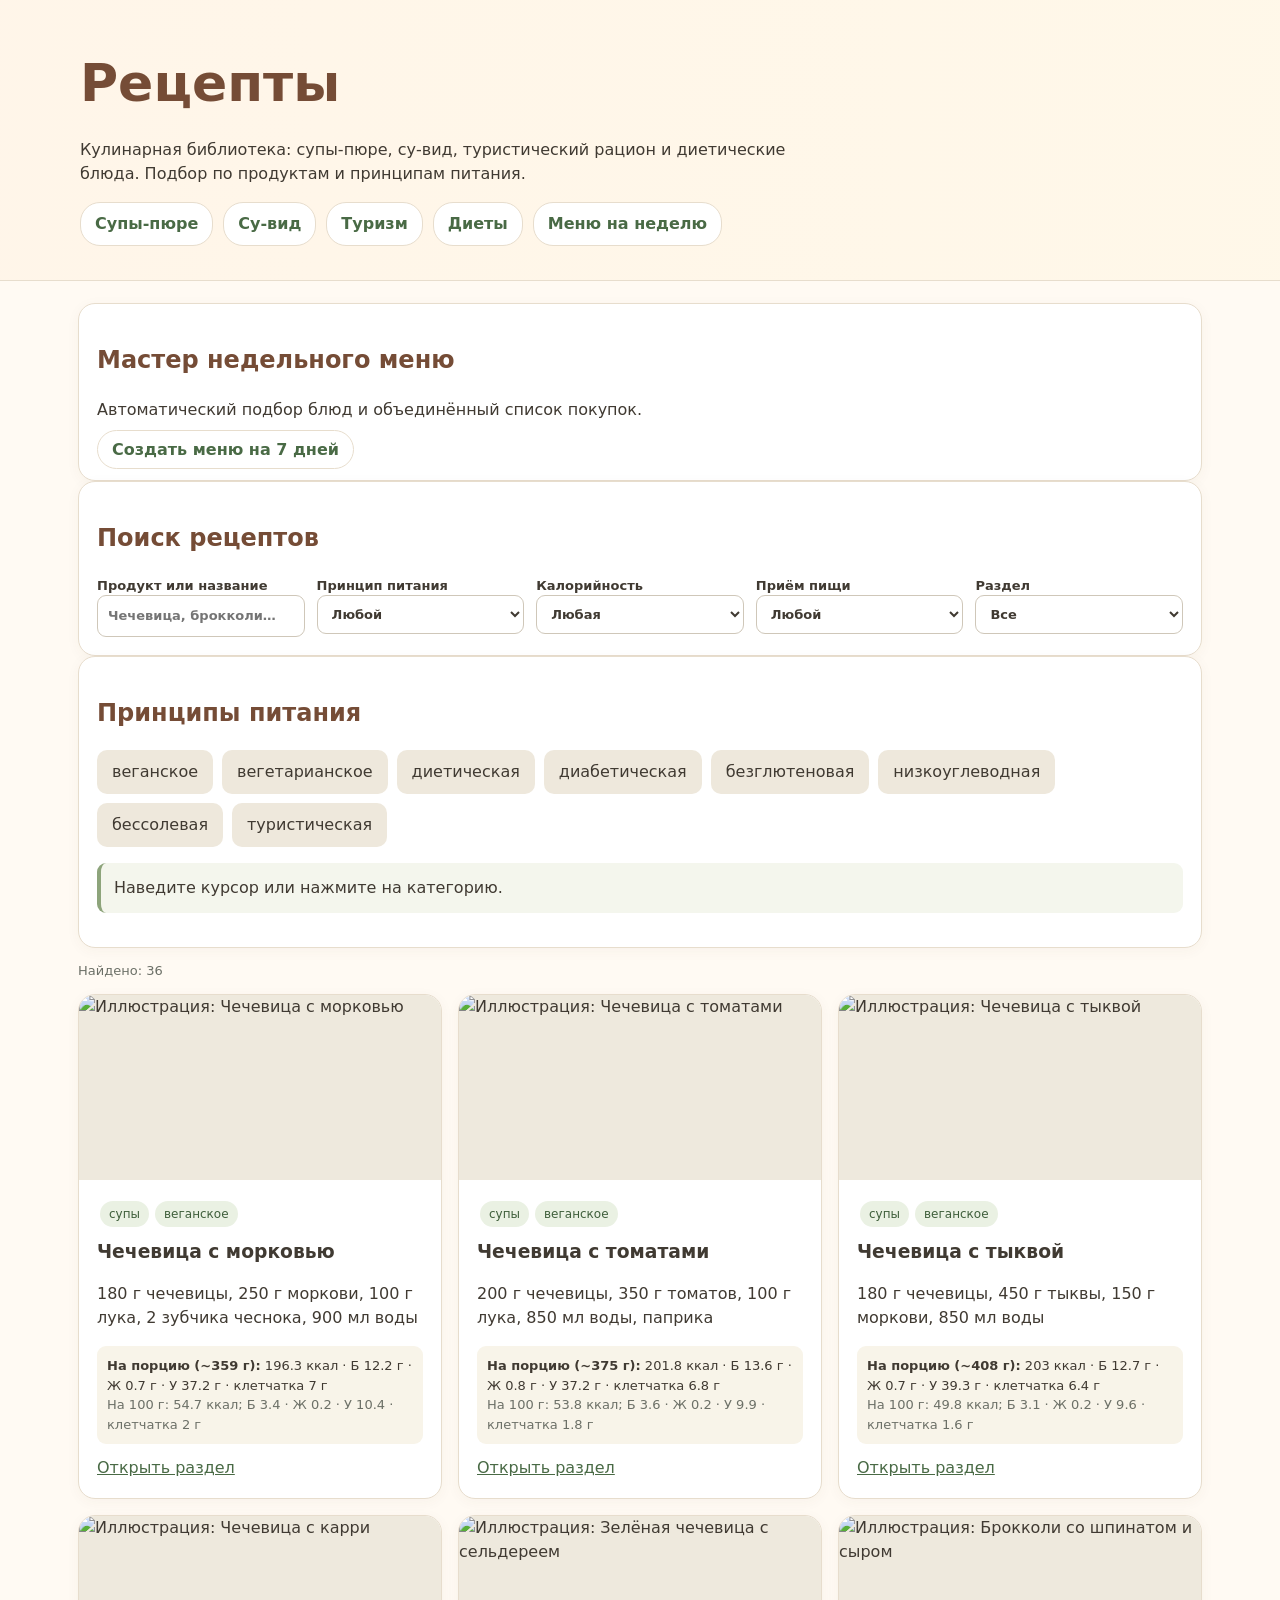
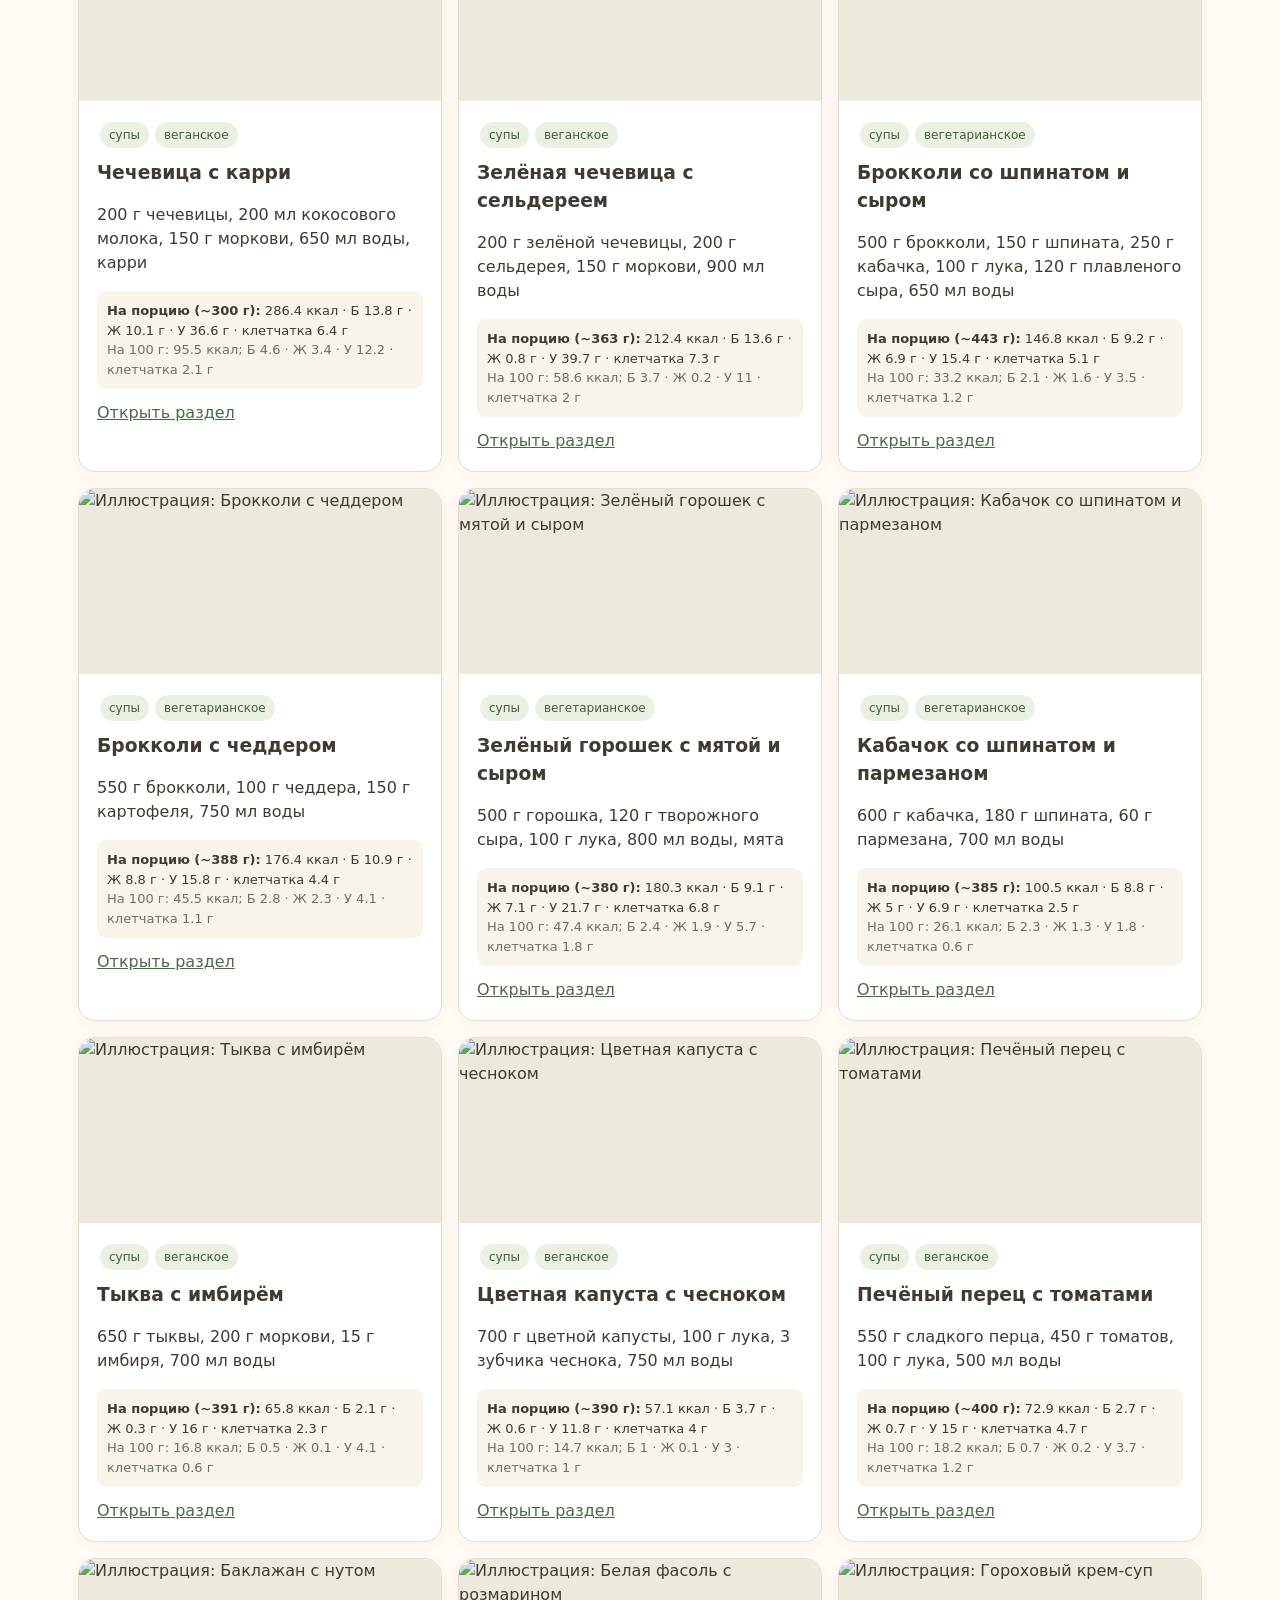
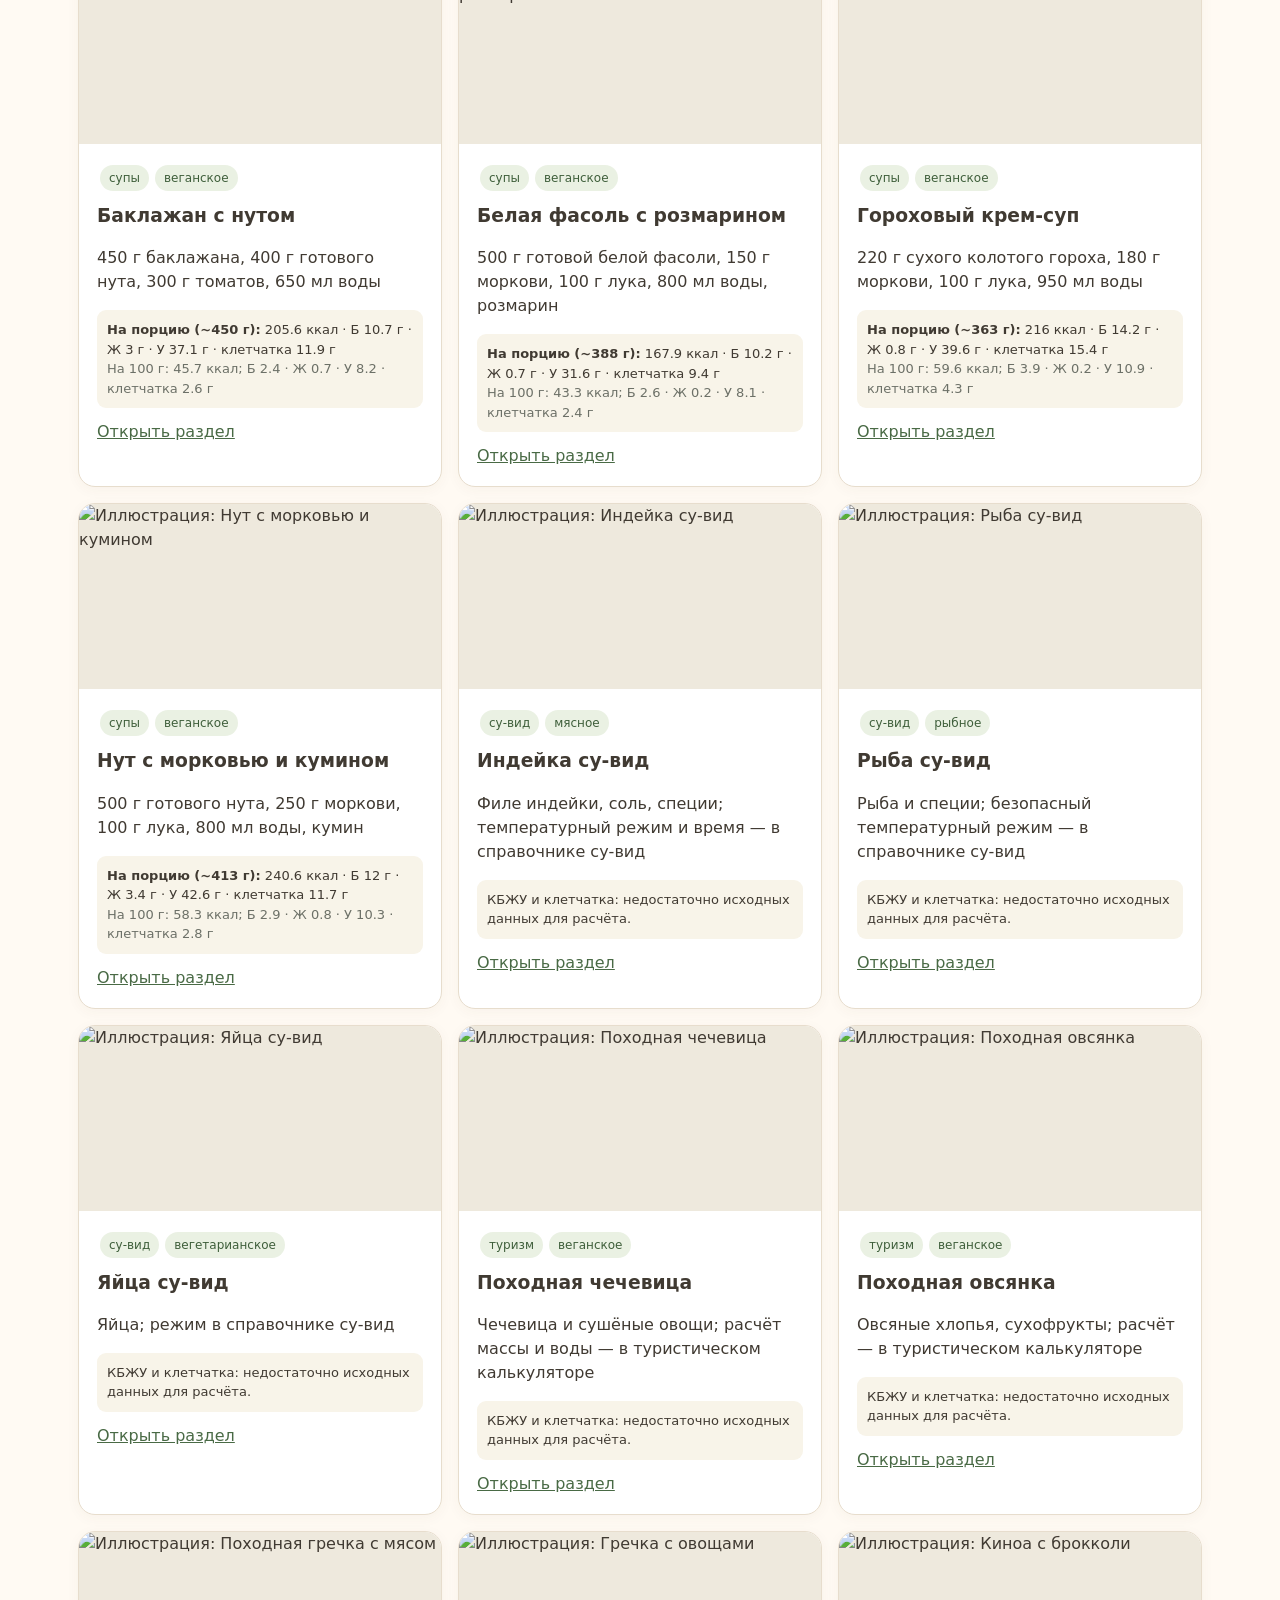
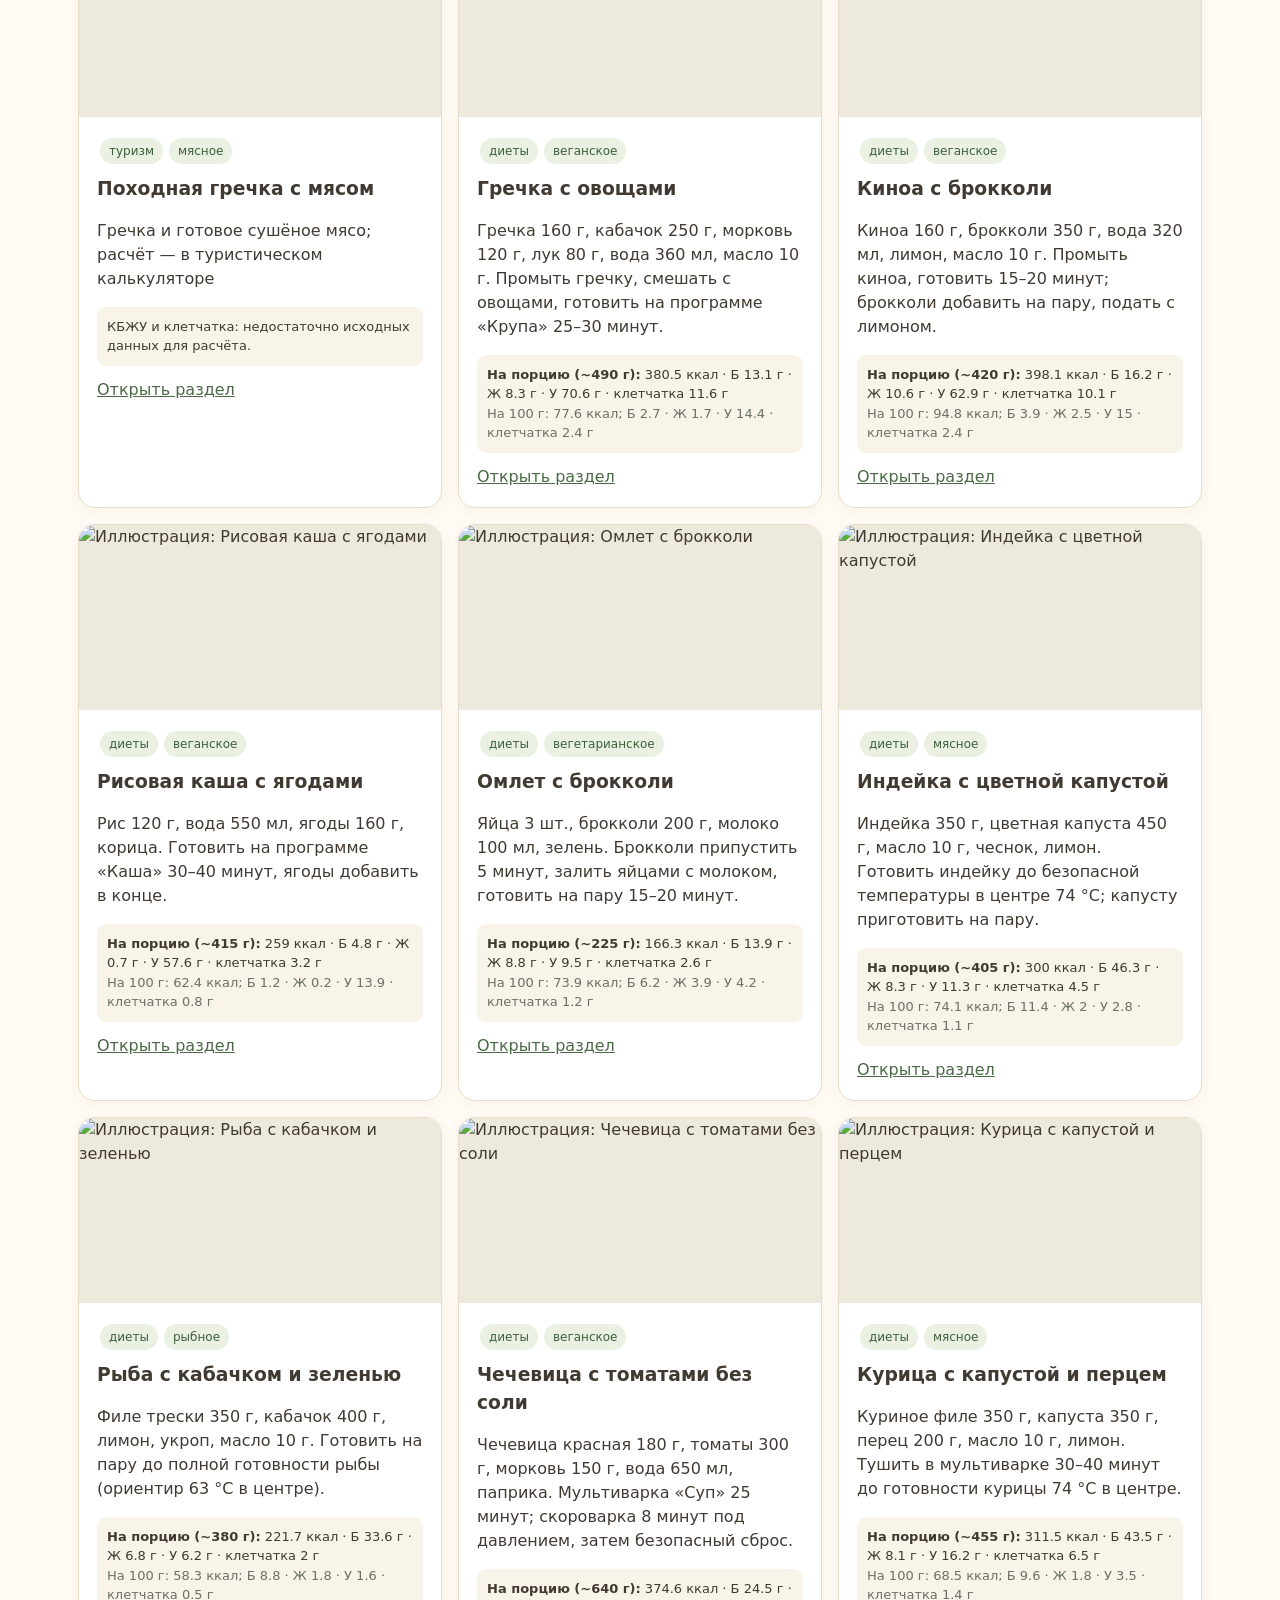
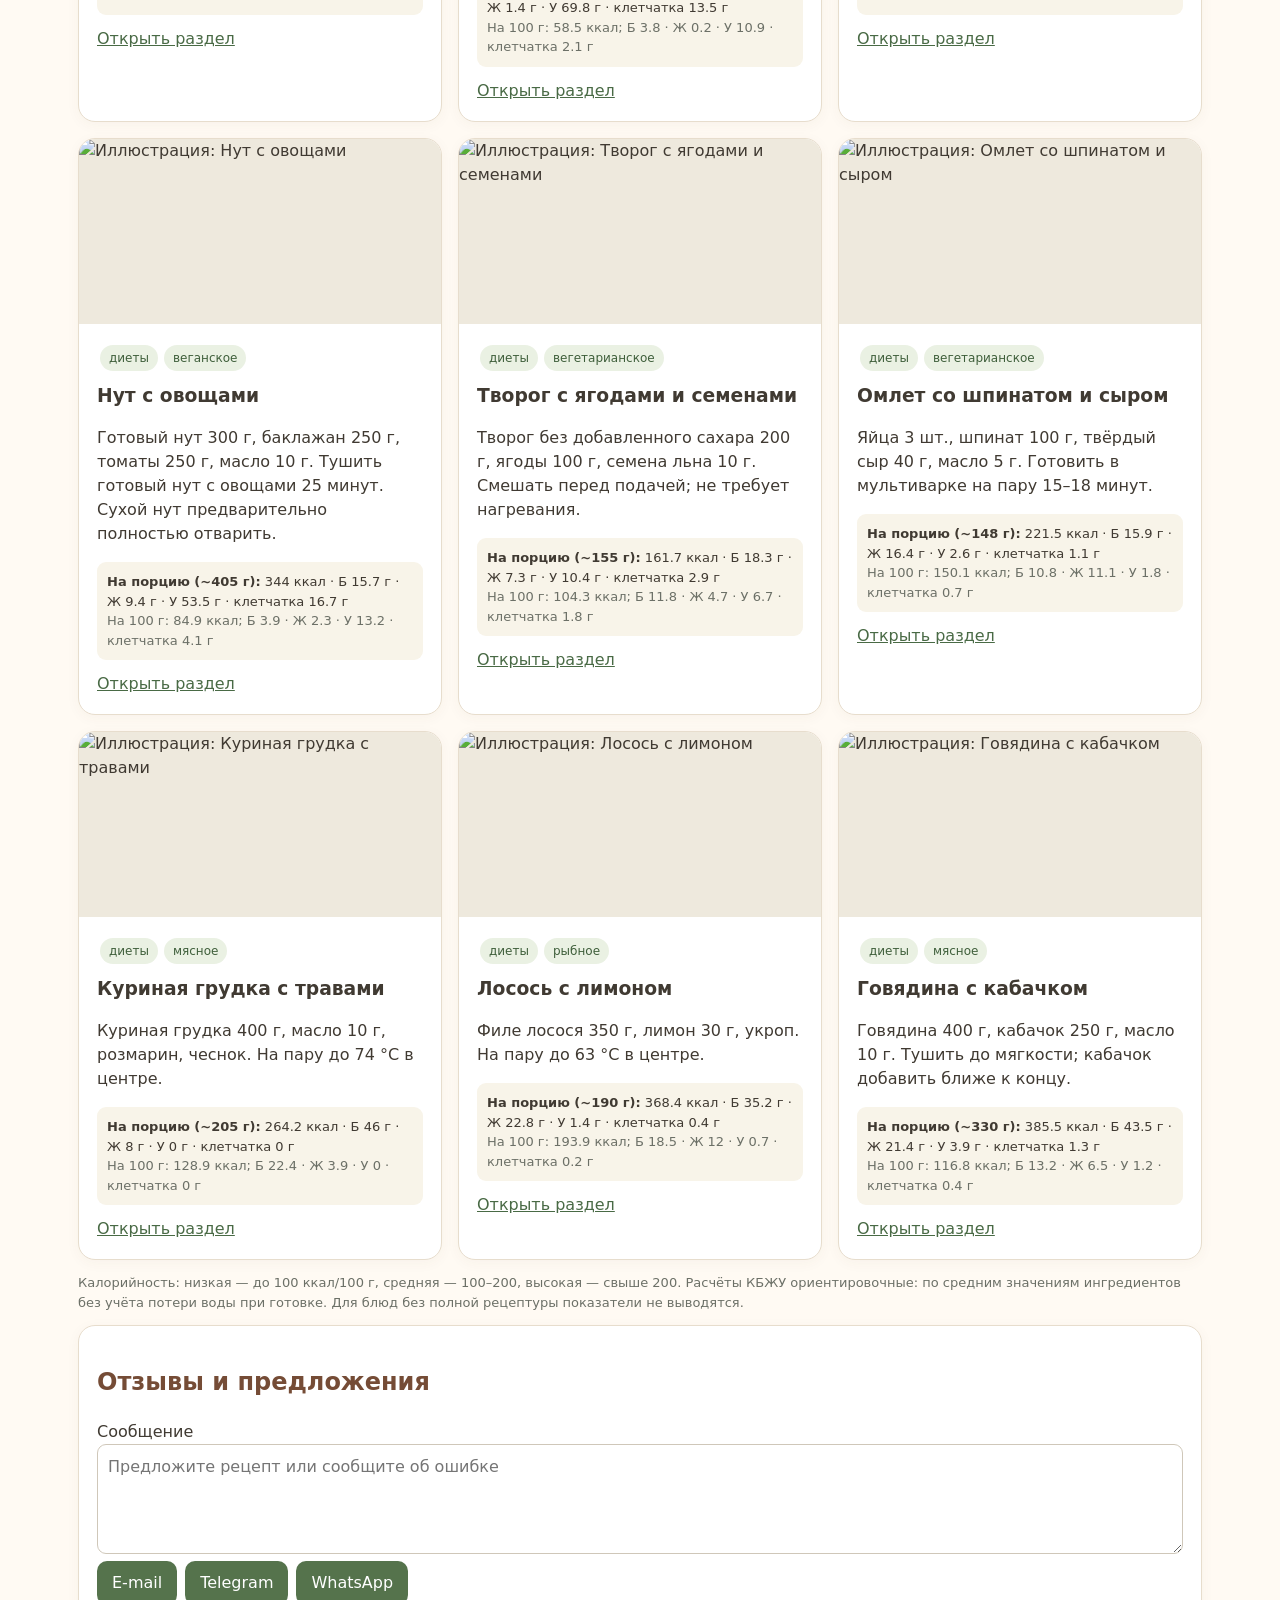
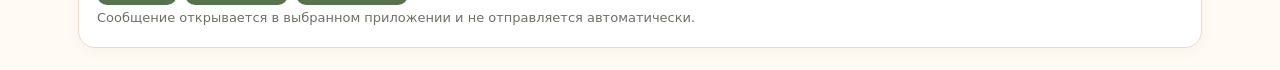
==== commit 79ab6389: "Пересобрать главную страницу и вывести КБЖУ и клетчатку" ====
--- a/index.html
+++ b/index.html
@@ -1 +1,2 @@
-<!doctype html><html lang="ru"><head><title>Рецепты — кулинарная библиотека</title><meta charset="utf-8"><meta name="viewport" content="width=device-width,initial-scale=1"><style>:root{font:16px system-ui,Arial;color:#263b2b;background:#f6f5eb}*{box-sizing:border-box}body{margin:0}header{padding:40px max(20px,calc((100vw - 1100px)/2));background:linear-gradient(120deg,#214b37,#718b4c);color:#fff}header h1{font-size:clamp(34px,6vw,58px);margin:0}header p{max-width:700px;line-height:1.5}nav{display:flex;gap:12px;flex-wrap:wrap;margin-top:22px}nav a,.link{display:inline-block;border-radius:20px;background:#fff;color:#24452f;text-decoration:none;padding:10px 16px;font-weight:700}main{max-width:1140px;margin:auto;padding:25px 18px}.filters{display:grid;grid-template-columns:repeat(auto-fit,minmax(175px,1fr));gap:10px;background:white;padding:18px;border-radius:18px;box-shadow:0 3px 20px #0001}input,select{width:100%;border:1px solid #ccd3c5;border-radius:10px;padding:12px;font:inherit;background:white}label{font-size:13px;font-weight:700;display:block;margin-bottom:5px}.cards{display:grid;grid-template-columns:repeat(auto-fit,minmax(270px,1fr));gap:15px;margin:20px 0}.card{background:white;border-radius:18px;padding:19px;box-shadow:0 3px 16px #0001}.card h3{margin:5px 0 10px}.tag{font-size:12px;background:#e5efdb;padding:5px 8px;border-radius:8px;display:inline-block;margin:3px 3px 3px 0}.muted{color:#627066;font-size:14px}button{border:0;border-radius:10px;background:#275d40;color:white;padding:11px 16px;cursor:pointer}a{color:#286341}footer{padding:30px;text-align:center;color:#637366}@media(max-width:600px){header{padding:30px 20px}}header{position:relative;overflow:hidden;background:linear-gradient(90deg,#fff9ef 0%,#fff7e8ed 58%,#fff9ef8a 100%),url('https://plus.unsplash.com/premium_photo-1703775439877-9e8bb89cdab7?auto=format&fit=crop&w=900&q=75') center right/cover;color:#3f4731}header h1{color:#71442d}header p{color:#5e584b}body{background:#fcf9f2}.card{overflow:hidden;padding:0;border:1px solid #f0e8d9;transition:transform .2s,box-shadow .2s}.card:hover{transform:translateY(-3px);box-shadow:0 12px 30px #704c2822}.card .inside{padding:19px}.card img{width:100%;height:178px;object-fit:cover;display:block;background:#e9e7d7}.filters{border:1px solid #f0e4d3}nav a{background:#fffaf0e8}h2{color:#70452c}.feedback{background:#fff;border-radius:20px;padding:24px;margin:40px 0;box-shadow:0 3px 18px #0001}.feedback textarea{width:100%;min-height:115px;resize:vertical;padding:12px;border:1px solid #d6d0c2;border-radius:12px;font:inherit}.actions{display:flex;gap:10px;flex-wrap:wrap;margin-top:14px}.actions button{background:#55724b}.actions button:nth-child(2){background:#287b71}.actions button:nth-child(3){background:#428452}.diet-guide{margin-top:24px}.diet-buttons{display:flex;gap:9px;flex-wrap:wrap}.diet-buttons button{background:#f0e8d9;color:#4d483b;border:1px solid #d9cdb7;border-radius:22px}.diet-buttons button:hover,.diet-buttons button:focus{background:#55734c;color:white}.diet-explain{background:white;border-left:4px solid #8caa75;padding:16px;border-radius:9px;line-height:1.55}</style><style id="recipes-unified-theme">:root{--cream:#fffaf2;--ink:#403a30;--leaf:#55734c;--terracotta:#a66341}body{background:var(--cream)!important;color:var(--ink)!important;font-family:system-ui,Arial,sans-serif!important}header{background:linear-gradient(110deg,#fff5e4,#e8efdc)!important;color:#493b30!important;border-bottom:1px solid #e8dfd0}header h1,header h2,h1,h2{color:#744c34}main{max-width:1250px;margin:auto}nav a,.link{background:#fff!important;color:#527148!important;border:1px solid #e5dfcf}button{background:#55734c}input,select,textarea{border-radius:10px}.card,.panel{border:1px solid #e9e1d4;box-shadow:0 5px 20px #59442b0c;border-radius:17px}a{color:#496d42}.recipe-photo{width:100%;height:180px;object-fit:cover;border-radius:14px 14px 0 0;background:#e7e5d9}.recipe-credit{font-size:11px;color:#867c6d} .site-home{position:fixed;right:16px;bottom:16px;z-index:999;background:#fff9ef;color:#47603b;padding:12px 16px;border:1px solid #d5d7c4;border-radius:40px;box-shadow:0 3px 16px #0002;text-decoration:none;font-weight:700}@media(max-width:650px){.recipe-photo{height:145px}}</style></head><body><header><h1>Рецепты</h1><p>Супы-пюре, приготовление су-вид и туристическое питание. Подбор блюд по ингредиентам, типу питания, калорийности и времени приёма пищи.</p><nav><a href="./index.html">Все рецепты</a><a href="./soups/index.html">Супы-пюре</a><a href="./sous-vide/index.html">Су-вид</a><a href="./tourism/index.html">Туризм</a></nav></header><main><div style="background:#e8efdc;border:1px solid #d2dec5;border-radius:18px;padding:20px;margin-bottom:24px"><h2 style="margin-top:0">Меню на неделю</h2><p>Интерактивный мастер с учётом диет, исключённых продуктов и количества человек.</p><a class="link" href="./menu/index.html">Создать меню на 7 дней →</a></div><h2>Подобрать блюдо</h2><section class="filters"><div><label for="q">Продукт или название</label><input id="q" placeholder="Чечевица, брокколи…"></div><div><label for="diet">Тип питания</label><select id="diet"><option value="">Любой</option><option>веганское</option><option>вегетарианское</option><option>обычное</option><option>мясное</option><option>рыбное</option><option>диетическая</option><option>диабетическая</option><option>безглютеновая</option><option>бессолевая</option><option>низкоуглеводная</option></select></div><div><label for="cal">Калорийность</label><select id="cal"><option value="">Любая</option><option>низкая</option><option>средняя</option><option>высокая</option></select></div><div><label for="meal">Приём пищи</label><select id="meal"><option value="">Любой</option><option>завтрак</option><option>обед</option><option>ужин</option></select></div><div><label for="section">Раздел</label><select id="section"><option value="">Все разделы</option><option value="супы">Супы-пюре</option><option value="су-вид">Су-вид</option><option value="туризм">Туризм</option><option value="диеты">Диетические рецепты</option></select></div></section><section class="diet-guide"><h2>Принципы питания <span class="muted">— наведите курсор или нажмите</span></h2><div class="diet-buttons" id="dietButtons"></div><p id="dietExplain" class="diet-explain" aria-live="polite">Выберите категорию, чтобы увидеть основные принципы и отфильтровать рецепты.</p></section><p id="count" class="muted"></p><section id="cards" class="cards"></section><p class="muted">Калорийность: низкая — до 100 ккал/100 г, средняя — 100–200, высокая — свыше 200. Для справочных блюд без подтверждённых КБЖУ категория предварительная. Значения для супов ориентировочные.</p><section class="feedback"><h2>Отзывы и предложения</h2><p class="muted">Предложите рецепт, сообщите об ошибке или поделитесь впечатлениями. Сообщение откроется в выбранном приложении — сайт не хранит и не отправляет его автоматически.</p><label for="feedback">Ваше сообщение</label><textarea id="feedback" placeholder="Напишите отзыв или предложение…"></textarea><div class="actions"><button type="button" onclick="sendFeedback('email')">Отправить на e-mail</button><button type="button" onclick="sendFeedback('telegram')">Написать в Telegram</button><button type="button" onclick="sendFeedback('whatsapp')">Написать в WhatsApp</button></div><p class="muted">Telegram и WhatsApp открывают окно отправки подготовленного текста. Для WhatsApp выберите получателя самостоятельно.</p></section></main><footer>Рецепты · автономный статический каталог · 2026</footer><script>function sendFeedback(type){const msg=document.getElementById('feedback').value.trim();if(!msg){alert('Сначала напишите сообщение');return}const body='Отзыв о сайте «Рецепты»:\n'+msg;if(type==='email')location.href='mailto:vdlimar@gmail.com?subject='+encodeURIComponent('Отзыв о сайте Рецепты')+'&body='+encodeURIComponent(body);if(type==='telegram')window.open('https://t.me/share/url?url='+encodeURIComponent(location.origin+location.pathname)+'&text='+encodeURIComponent(body),'_blank','noopener');if(type==='whatsapp')window.open('https://api.whatsapp.com/send?text='+encodeURIComponent(body),'_blank','noopener')}const data=[{"id":1,"name":"Чечевица с морковью","section":"супы","diet":"веганское","cal":"низкая","meal":["обед","ужин"],"ingredients":"чечевица красная,морковь,лук,чеснок","formula":"180 г чечевицы, 250 г моркови, 100 г лука, 2 зубчика чеснока, 900 мл воды","multi":"25 мин","pressure":"8 мин","kcal":105,"fiber":5.5,"image":"https://images.unsplash.com/photo-1547592180-85f173990554?auto=format&fit=crop&w=800&q=75","tags":["безглютеновая"]},{"id":2,"name":"Чечевица с томатами","section":"супы","diet":"веганское","cal":"низкая","meal":["обед","ужин"],"ingredients":"чечевица красная,томаты,лук","formula":"200 г чечевицы, 350 г томатов, 100 г лука, 850 мл воды, паприка","multi":"25 мин","pressure":"8 мин","kcal":112,"fiber":6,"image":"https://images.unsplash.com/photo-1476224203421-9ac39bcb3327?auto=format&fit=crop&w=800&q=75","tags":["безглютеновая"]},{"id":3,"name":"Чечевица с тыквой","section":"супы","diet":"веганское","cal":"низкая","meal":["обед","ужин"],"ingredients":"чечевица красная,тыква,морковь","formula":"180 г чечевицы, 450 г тыквы, 150 г моркови, 850 мл воды","multi":"28 мин","pressure":"8 мин","kcal":105,"fiber":5,"image":"https://images.unsplash.com/photo-1512621776951-a57141f2eefd?auto=format&fit=crop&w=800&q=75","tags":["безглютеновая"]},{"id":4,"name":"Чечевица с карри","section":"супы","diet":"веганское","cal":"средняя","meal":["обед","ужин"],"ingredients":"чечевица красная,кокосовое молоко,карри","formula":"200 г чечевицы, 200 мл кокосового молока, 150 г моркови, 650 мл воды, карри","multi":"25 мин","pressure":"8 мин","kcal":155,"fiber":5,"image":"https://images.unsplash.com/photo-1546069901-ba9599a7e63c?auto=format&fit=crop&w=800&q=75","tags":["безглютеновая"]},{"id":5,"name":"Зелёная чечевица с сельдереем","section":"супы","diet":"веганское","cal":"низкая","meal":["обед","ужин"],"ingredients":"чечевица зелёная,сельдерей,морковь","formula":"200 г зелёной чечевицы, 200 г сельдерея, 150 г моркови, 900 мл воды","multi":"45 мин","pressure":"18 мин","kcal":112,"fiber":6.5,"image":"https://images.unsplash.com/photo-1504674900247-0877df9cc836?auto=format&fit=crop&w=800&q=75","tags":["безглютеновая"]},{"id":6,"name":"Брокколи со шпинатом и сыром","section":"супы","diet":"вегетарианское","cal":"низкая","meal":["обед","ужин"],"ingredients":"брокколи,шпинат,кабачок,плавленый сыр","formula":"500 г брокколи, 150 г шпината, 250 г кабачка, 100 г лука, 120 г плавленого сыра, 650 мл воды","multi":"25 мин","pressure":"3 мин","kcal":90,"fiber":3.2,"image":"https://images.unsplash.com/photo-1490645935967-10de6ba17061?auto=format&fit=crop&w=800&q=75","tags":[]},{"id":7,"name":"Брокколи с чеддером","section":"супы","diet":"вегетарианское","cal":"средняя","meal":["обед","ужин"],"ingredients":"брокколи,чеддер,картофель","formula":"550 г брокколи, 100 г чеддера, 150 г картофеля, 750 мл воды","multi":"25 мин","pressure":"4 мин","kcal":120,"fiber":3,"image":"https://images.unsplash.com/photo-1511690743698-d9d85f2fbf38?auto=format&fit=crop&w=800&q=75","tags":[]},{"id":8,"name":"Зелёный горошек с мятой и сыром","section":"супы","diet":"вегетарианское","cal":"низкая","meal":["обед","ужин"],"ingredients":"горошек зелёный,мята,творожный сыр","formula":"500 г горошка, 120 г творожного сыра, 100 г лука, 800 мл воды, мята","multi":"20 мин","pressure":"3 мин","kcal":105,"fiber":4.5,"image":"https://images.unsplash.com/photo-1512058564366-18510be2db19?auto=format&fit=crop&w=800&q=75","tags":[]},{"id":9,"name":"Кабачок со шпинатом и пармезаном","section":"супы","diet":"вегетарианское","cal":"низкая","meal":["обед","ужин"],"ingredients":"кабачок,шпинат,пармезан","formula":"600 г кабачка, 180 г шпината, 60 г пармезана, 700 мл воды","multi":"20 мин","pressure":"3 мин","kcal":70,"fiber":2.1,"image":"https://images.unsplash.com/photo-1506084868230-bb9d95c24759?auto=format&fit=crop&w=800&q=75","tags":[]},{"id":10,"name":"Тыква с имбирём","section":"супы","diet":"веганское","cal":"низкая","meal":["обед","ужин"],"ingredients":"тыква,морковь,имбирь","formula":"650 г тыквы, 200 г моркови, 15 г имбиря, 700 мл воды","multi":"25 мин","pressure":"5 мин","kcal":45,"fiber":2,"image":"https://images.unsplash.com/photo-1543353071-873f17a7a088?auto=format&fit=crop&w=800&q=75","tags":["безглютеновая"]},{"id":11,"name":"Цветная капуста с чесноком","section":"супы","diet":"веганское","cal":"низкая","meal":["обед","ужин"],"ingredients":"цветная капуста,чеснок,лук","formula":"700 г цветной капусты, 100 г лука, 3 зубчика чеснока, 750 мл воды","multi":"25 мин","pressure":"4 мин","kcal":40,"fiber":2.4,"image":"https://images.unsplash.com/photo-1518843875459-f738682238a6?auto=format&fit=crop&w=800&q=75","tags":["безглютеновая"]},{"id":12,"name":"Печёный перец с томатами","section":"супы","diet":"веганское","cal":"низкая","meal":["обед","ужин"],"ingredients":"перец сладкий,томаты,лук","formula":"550 г сладкого перца, 450 г томатов, 100 г лука, 500 мл воды","multi":"30 мин","pressure":"5 мин","kcal":45,"fiber":2.5,"image":"https://images.unsplash.com/photo-1498837167922-ddd27525d352?auto=format&fit=crop&w=800&q=75","tags":["безглютеновая"]},{"id":13,"name":"Баклажан с нутом","section":"супы","diet":"веганское","cal":"средняя","meal":["обед","ужин"],"ingredients":"баклажан,нут,томаты","formula":"450 г баклажана, 400 г готового нута, 300 г томатов, 650 мл воды","multi":"30 мин","pressure":"6 мин","kcal":115,"fiber":5,"image":"https://images.unsplash.com/photo-1505576399275-b9fbdc0c7d6e?auto=format&fit=crop&w=800&q=75","tags":["безглютеновая"]},{"id":14,"name":"Белая фасоль с розмарином","section":"супы","diet":"веганское","cal":"средняя","meal":["обед","ужин"],"ingredients":"фасоль белая,лук,розмарин","formula":"500 г готовой белой фасоли, 150 г моркови, 100 г лука, 800 мл воды, розмарин","multi":"25 мин","pressure":"5 мин","kcal":115,"fiber":6,"image":"https://images.unsplash.com/photo-1495521821757-a1efb6729352?auto=format&fit=crop&w=800&q=75","tags":["безглютеновая"]},{"id":15,"name":"Гороховый крем-суп","section":"супы","diet":"веганское","cal":"средняя","meal":["обед","ужин"],"ingredients":"горох колотый,морковь,лук","formula":"220 г сухого колотого гороха, 180 г моркови, 100 г лука, 950 мл воды","multi":"60 мин","pressure":"20 мин","kcal":110,"fiber":5.5,"image":"https://images.unsplash.com/photo-1529042410759-befb1204b468?auto=format&fit=crop&w=800&q=75","tags":["безглютеновая"]},{"id":16,"name":"Нут с морковью и кумином","section":"супы","diet":"веганское","cal":"средняя","meal":["обед","ужин"],"ingredients":"нут,морковь,кумин","formula":"500 г готового нута, 250 г моркови, 100 г лука, 800 мл воды, кумин","multi":"30 мин","pressure":"5 мин","kcal":120,"fiber":5.5,"image":"https://images.unsplash.com/photo-1517248135467-4c7edcad34c4?auto=format&fit=crop&w=800&q=75","tags":["безглютеновая"]},{"id":17,"name":"Индейка су-вид","section":"су-вид","diet":"мясное","cal":"низкая","meal":["обед","ужин"],"ingredients":"индейка,специи","formula":"Филе индейки, соль, специи; температурный режим и время — в справочнике су-вид","multi":"—","pressure":"—","kcal":null,"fiber":null,"image":"https://images.unsplash.com/photo-1467003909585-2f8a72700288?auto=format&fit=crop&w=800&q=75","tags":[]},{"id":18,"name":"Рыба су-вид","section":"су-вид","diet":"рыбное","cal":"низкая","meal":["обед","ужин"],"ingredients":"рыба,лосось,треска","formula":"Рыба и специи; безопасный температурный режим — в справочнике су-вид","multi":"—","pressure":"—","kcal":null,"fiber":null,"image":"https://images.unsplash.com/photo-1559847844-5315695dadae?auto=format&fit=crop&w=800&q=75","tags":[]},{"id":19,"name":"Яйца су-вид","section":"су-вид","diet":"вегетарианское","cal":"средняя","meal":["завтрак"],"ingredients":"яйцо","formula":"Яйца; режим в справочнике су-вид","multi":"—","pressure":"—","kcal":null,"fiber":null,"image":"https://images.unsplash.com/photo-1482049016688-2d3e1b311543?auto=format&fit=crop&w=800&q=75","tags":[]},{"id":20,"name":"Походная чечевица","section":"туризм","diet":"веганское","cal":"средняя","meal":["обед","ужин"],"ingredients":"чечевица,овощи","formula":"Чечевица и сушёные овощи; расчёт массы и воды — в туристическом калькуляторе","multi":"—","pressure":"—","kcal":null,"fiber":null,"image":"https://images.unsplash.com/photo-1473093295043-cdd812d0e601?auto=format&fit=crop&w=800&q=75","tags":[]},{"id":21,"name":"Походная овсянка","section":"туризм","diet":"веганское","cal":"средняя","meal":["завтрак"],"ingredients":"овсянка,сухофрукты","formula":"Овсяные хлопья, сухофрукты; расчёт — в туристическом калькуляторе","multi":"—","pressure":"—","kcal":null,"fiber":null,"image":"https://images.unsplash.com/photo-1517673400267-0251440c45dc?auto=format&fit=crop&w=800&q=75","tags":[]},{"id":22,"name":"Походная гречка с мясом","section":"туризм","diet":"мясное","cal":"высокая","meal":["обед","ужин"],"ingredients":"гречка,мясо","formula":"Гречка и готовое сушёное мясо; расчёт — в туристическом калькуляторе","multi":"—","pressure":"—","kcal":null,"fiber":null,"image":"https://images.unsplash.com/photo-1532550907401-a500c9a57435?auto=format&fit=crop&w=800&q=75","tags":[]},{"id":23,"name":"Гречка с овощами","section":"диеты","diet":"веганское","cal":"","meal":["обед"],"ingredients":"гречка,кабачок,морковь,лук","formula":"Гречка 160 г, кабачок 250 г, морковь 120 г, лук 80 г, вода 360 мл, масло 10 г. Промыть гречку, смешать с овощами, готовить на программе «Крупа» 25–30 минут.","multi":"","pressure":"","kcal":null,"fiber":null,"image":"https://images.unsplash.com/photo-1512058564366-18510be2db19?auto=format&fit=crop&w=800&q=75","tags":["безглютеновая","бессолевая"]},{"id":24,"name":"Киноа с брокколи","section":"диеты","diet":"веганское","cal":"","meal":["обед"],"ingredients":"киноа,брокколи,лимон","formula":"Киноа 160 г, брокколи 350 г, вода 320 мл, лимон, масло 10 г. Промыть киноа, готовить 15–20 минут; брокколи добавить на пару, подать с лимоном.","multi":"","pressure":"","kcal":null,"fiber":null,"image":"https://images.unsplash.com/photo-1512621776951-a57141f2eefd?auto=format&fit=crop&w=800&q=75","tags":["безглютеновая","бессолевая","диетическая"]},{"id":25,"name":"Рисовая каша с ягодами","section":"диеты","diet":"веганское","cal":"","meal":["завтрак"],"ingredients":"рис,ягоды,корица","formula":"Рис 120 г, вода 550 мл, ягоды 160 г, корица. Готовить на программе «Каша» 30–40 минут, ягоды добавить в конце.","multi":"","pressure":"","kcal":null,"fiber":null,"image":"https://images.unsplash.com/photo-1490645935967-10de6ba17061?auto=format&fit=crop&w=800&q=75","tags":["безглютеновая","бессолевая"]},{"id":26,"name":"Омлет с брокколи","section":"диеты","diet":"вегетарианское","cal":"","meal":["завтрак"],"ingredients":"яйца,брокколи,молоко","formula":"Яйца 3 шт., брокколи 200 г, молоко 100 мл, зелень. Брокколи припустить 5 минут, залить яйцами с молоком, готовить на пару 15–20 минут.","multi":"","pressure":"","kcal":null,"fiber":null,"image":"https://images.unsplash.com/photo-1525351484163-7529414344d8?auto=format&fit=crop&w=800&q=75","tags":["безглютеновая","бессолевая","диетическая","диабетическая"]},{"id":27,"name":"Индейка с цветной капустой","section":"диеты","diet":"мясное","cal":"","meal":["ужин"],"ingredients":"индейка,цветная капуста,чеснок","formula":"Индейка 350 г, цветная капуста 450 г, масло 10 г, чеснок, лимон. Готовить индейку до безопасной температуры в центре 74 °C; капусту приготовить на пару.","multi":"","pressure":"","kcal":null,"fiber":null,"image":"https://images.unsplash.com/photo-1511690743698-d9d85f2fbf38?auto=format&fit=crop&w=800&q=75","tags":["безглютеновая","бессолевая","диетическая","диабетическая"]},{"id":28,"name":"Рыба с кабачком и зеленью","section":"диеты","diet":"рыбное","cal":"","meal":["ужин"],"ingredients":"треска,кабачок,укроп","formula":"Филе трески 350 г, кабачок 400 г, лимон, укроп, масло 10 г. Готовить на пару до полной готовности рыбы (ориентир 63 °C в центре).","multi":"","pressure":"","kcal":null,"fiber":null,"image":"https://images.unsplash.com/photo-1467003909585-2f8a72700288?auto=format&fit=crop&w=800&q=75","tags":["безглютеновая","бессолевая","диетическая","диабетическая"]},{"id":29,"name":"Чечевица с томатами без соли","section":"диеты","diet":"веганское","cal":"","meal":["обед"],"ingredients":"чечевица,томаты,паприка","formula":"Чечевица красная 180 г, томаты 300 г, морковь 150 г, вода 650 мл, паприка. Мультиварка «Суп» 25 минут; скороварка 8 минут под давлением, затем безопасный сброс.","multi":"","pressure":"","kcal":null,"fiber":null,"image":"https://images.unsplash.com/photo-1547592180-85f173990554?auto=format&fit=crop&w=800&q=75","tags":["безглютеновая","бессолевая","диетическая"]},{"id":30,"name":"Курица с капустой и перцем","section":"диеты","diet":"мясное","cal":"","meal":["обед"],"ingredients":"курица,капуста,перец","formula":"Куриное филе 350 г, капуста 350 г, перец 200 г, масло 10 г, лимон. Тушить в мультиварке 30–40 минут до готовности курицы 74 °C в центре.","multi":"","pressure":"","kcal":null,"fiber":null,"image":"https://images.unsplash.com/photo-1504674900247-0877df9cc836?auto=format&fit=crop&w=800&q=75","tags":["безглютеновая","бессолевая","диетическая","диабетическая"]},{"id":31,"name":"Нут с овощами","section":"диеты","diet":"веганское","cal":"","meal":["обед"],"ingredients":"нут,баклажан,томаты","formula":"Готовый нут 300 г, баклажан 250 г, томаты 250 г, масло 10 г. Тушить готовый нут с овощами 25 минут. Сухой нут предварительно полностью отварить.","multi":"","pressure":"","kcal":null,"fiber":null,"image":"https://images.unsplash.com/photo-1546069901-ba9599a7e63c?auto=format&fit=crop&w=800&q=75","tags":["безглютеновая","бессолевая"]},{"id":32,"name":"Творог с ягодами и семенами","section":"диеты","diet":"вегетарианское","cal":"","meal":["завтрак"],"ingredients":"творог,ягоды,семена льна","formula":"Творог без добавленного сахара 200 г, ягоды 100 г, семена льна 10 г. Смешать перед подачей; не требует нагревания.","multi":"","pressure":"","kcal":null,"fiber":null,"image":"https://images.unsplash.com/photo-1488477181946-6428a0291777?auto=format&fit=crop&w=800&q=75","tags":["безглютеновая","диетическая","диабетическая"]},{"id":33,"name":"Омлет со шпинатом и сыром","section":"диеты","diet":"вегетарианское","cal":"","meal":["завтрак"],"ingredients":"яйца,шпинат,сыр","formula":"Яйца 3 шт., шпинат 100 г, твёрдый сыр 40 г, масло 5 г. Готовить в мультиварке на пару 15–18 минут.","multi":"","pressure":"","kcal":null,"fiber":null,"image":"https://images.unsplash.com/photo-1525351484163-7529414344d8?auto=format&fit=crop&w=800&q=75","tags":["низкоуглеводная"]},{"id":34,"name":"Куриная грудка с травами","section":"диеты","diet":"мясное","cal":"","meal":["обед"],"ingredients":"курица,розмарин,чеснок","formula":"Куриная грудка 400 г, масло 10 г, розмарин, чеснок. На пару до 74 °C в центре.","multi":"","pressure":"","kcal":null,"fiber":null,"image":"https://images.unsplash.com/photo-1532550907401-a500c9a57435?auto=format&fit=crop&w=800&q=75","tags":["низкоуглеводная"]},{"id":35,"name":"Лосось с лимоном","section":"диеты","diet":"рыбное","cal":"","meal":["ужин"],"ingredients":"лосось,лимон,укроп","formula":"Филе лосося 350 г, лимон 30 г, укроп. На пару до 63 °C в центре.","multi":"","pressure":"","kcal":null,"fiber":null,"image":"https://images.unsplash.com/photo-1467003909585-2f8a72700288?auto=format&fit=crop&w=800&q=75","tags":["низкоуглеводная"]},{"id":36,"name":"Говядина с кабачком","section":"диеты","diet":"мясное","cal":"","meal":["ужин"],"ingredients":"говядина,кабачок","formula":"Говядина 400 г, кабачок 250 г, масло 10 г. Тушить до мягкости; кабачок добавить ближе к концу.","multi":"","pressure":"","kcal":null,"fiber":null,"image":"https://images.unsplash.com/photo-1504674900247-0877df9cc836?auto=format&fit=crop&w=800&q=75","tags":["низкоуглеводная"]}];const $=id=>document.getElementById(id);function draw(){let q=$('q').value.toLocaleLowerCase('ru').trim(),diet=$('diet').value,cal=$('cal').value,meal=$('meal').value,section=$('section').value;let a=data.filter(x=>(x.name+' '+x.ingredients).toLocaleLowerCase('ru').includes(q)&&(!diet||diet==='обычное'||x.diet===diet||diet==='вегетарианское'&&x.diet==='веганское'||x.tags.includes(diet))&&(!cal||x.cal===cal)&&(!meal||x.meal.includes(meal))&&(!section||x.section===section));$('count').textContent='Найдено блюд: '+a.length;$('cards').innerHTML=a.map(x=>'<article class="card"><img loading="lazy" alt="Иллюстрация: '+x.name+'" src="'+x.image+'"><div class="inside"><span class="tag">'+x.section+'</span><span class="tag">'+x.diet+'</span><h3>'+x.name+'</h3><p class="muted">'+x.ingredients+'</p><p>'+x.formula+'</p><p class="muted">'+(x.kcal!==null?'≈ '+x.kcal+' ккал/100 г · клетчатка ≈ '+x.fiber+' г/100 г':'Подробные режимы в разделе')+'</p><a href="./'+({супы:'soups','су-вид':'sous-vide',туризм:'tourism',диеты:'diets'}[x.section])+'/index.html">Открыть раздел →</a></div></article>').join('')||'<p>По этим условиям ничего не найдено.</p>'}const principles={веганское:'Исключаются все продукты животного происхождения. Контролируйте белок, витамин B12, железо, кальций и йод.',вегетарианское:'Исключаются мясо и рыба; молочные продукты и яйца допустимы в лакто-ово-варианте. Важны белок, железо и B12.',диетическая:'Сбалансированный рацион по индивидуальной энергетической потребности: овощи, цельные крупы, достаточный белок, умеренность в насыщенных жирах и добавленном сахаре.',диабетическая:'Учитывайте общее количество углеводов и размер порций, предпочитайте клетчатку и минимально обработанные продукты. «Без сахара» не означает «без углеводов». Подбор индивидуален.',безглютеновая:'Исключаются пшеница, рожь, ячмень и продукты с их глютеном. При целиакии необходим контроль перекрёстного загрязнения и сертифицированные ингредиенты.',низкоуглеводная:'Ограничение углеводов, но не обязательно их полное исключение. Даже яйца, сыр и овощи содержат небольшие количества углеводов. Строгая кетогенная диета требует отдельного контроля и не подходит всем, особенно при лечении диабета.',бессолевая:'Готовить без добавления поваренной соли, выбирать продукты с низким содержанием натрия. Это не означает полного отсутствия натрия. Калиевые заменители соли требуют осторожности при заболеваниях почек.',туристическая:'Оценивать калорийность, белок, вес, воду, топливо, срок хранения и безопасность упаковки. Герметичный пакет сам по себе не делает еду безопасной при комнатной температуре.'};const buttons=document.getElementById('dietButtons');Object.entries(principles).forEach(([name,desc])=>{let b=document.createElement('button');b.textContent=name;b.title=desc;b.type='button';b.addEventListener('mouseenter',()=>document.getElementById('dietExplain').textContent=desc);b.addEventListener('focus',()=>document.getElementById('dietExplain').textContent=desc);b.addEventListener('click',()=>{if(name==='туристическая'){document.getElementById('section').value='туризм';document.getElementById('diet').value=''}else{document.getElementById('diet').value=name;document.getElementById('section').value=''}document.getElementById('dietExplain').textContent=desc;draw()});buttons.appendChild(b)});document.querySelectorAll('input,select').forEach(x=>x.addEventListener('input',draw));draw();</script></body></html>+<!doctype html><html lang="ru"><head><meta charset="utf-8"><meta name="viewport" content="width=device-width,initial-scale=1"><title>Рецепты — кулинарная библиотека</title><link rel="stylesheet" href="./assets/site.css"><style>.hero{background:linear-gradient(90deg,#fff5e8e8,#fff7e6c9),url('https://images.unsplash.com/photo-1498837167922-ddd27525d352?auto=format&fit=crop&w=1400&q=75') center/cover}</style></head><body><header class="hero"><h1>Рецепты</h1><p>Кулинарная библиотека: супы-пюре, су-вид, туристический рацион и диетические блюда. Подбор по продуктам и принципам питания.</p><nav><a href="./soups/">Супы-пюре</a><a href="./sous-vide/">Су-вид</a><a href="./tourism/">Туризм</a><a href="./diets/">Диеты</a><a href="./menu/">Меню на неделю</a></nav></header><main><section class="panel"><h2>Мастер недельного меню</h2><p>Автоматический подбор блюд и объединённый список покупок.</p><a class="link" href="./menu/">Создать меню на 7 дней</a></section><section class="panel"><h2>Поиск рецептов</h2><div class="filters"><label>Продукт или название<input id="q" placeholder="Чечевица, брокколи…"></label><label>Принцип питания<select id="diet"><option value="">Любой</option><option>веганское</option><option>вегетарианское</option><option>обычное</option><option>мясное</option><option>рыбное</option><option>диетическая</option><option>диабетическая</option><option>безглютеновая</option><option>бессолевая</option><option>низкоуглеводная</option></select></label><label>Калорийность<select id="cal"><option value="">Любая</option><option>низкая</option><option>средняя</option><option>высокая</option></select></label><label>Приём пищи<select id="meal"><option value="">Любой</option><option>завтрак</option><option>обед</option><option>ужин</option></select></label><label>Раздел<select id="section"><option value="">Все</option><option value="супы">Супы-пюре</option><option value="су-вид">Су-вид</option><option value="туризм">Туризм</option><option value="диеты">Диетические блюда</option></select></label></div></section><section class="panel"><h2>Принципы питания</h2><div id="dietButtons" class="diet-buttons"></div><p id="dietExplain" class="diet-explain">Наведите курсор или нажмите на категорию.</p></section><p id="count" class="muted"></p><section id="cards" class="cards"></section><p class="muted">Калорийность: низкая — до 100 ккал/100 г, средняя — 100–200, высокая — свыше 200. Расчёты КБЖУ ориентировочные: по средним значениям ингредиентов без учёта потери воды при готовке. Для блюд без полной рецептуры показатели не выводятся.</p><section class="panel feedback"><h2>Отзывы и предложения</h2><label for="feedback">Сообщение</label><textarea id="feedback" placeholder="Предложите рецепт или сообщите об ошибке"></textarea><div class="actions"><button onclick="sendFeedback('email')">E-mail</button><button onclick="sendFeedback('telegram')">Telegram</button><button onclick="sendFeedback('whatsapp')">WhatsApp</button></div><small>Сообщение открывается в выбранном приложении и не отправляется автоматически.</small></section></main><script src="./assets/recipes-data.js"></script><script>function sendFeedback(type){const msg=document.getElementById('feedback').value.trim();if(!msg){alert('Сначала напишите сообщение');return}const body='Отзыв о сайте «Рецепты»:\n'+msg;if(type==='email')location.href='mailto:vdlimar@gmail.com?subject='+encodeURIComponent('Отзыв о сайте Рецепты')+'&body='+encodeURIComponent(body);if(type==='telegram')window.open('https://t.me/share/url?url='+encodeURIComponent(location.origin+location.pathname)+'&text='+encodeURIComponent(body),'_blank','noopener');if(type==='whatsapp')window.open('https://api.whatsapp.com/send?text='+encodeURIComponent(body),'_blank','noopener')}const principles={веганское:'Исключаются все продукты животного происхождения. Контролируйте белок, витамин B12, железо, кальций и йод.',вегетарианское:'Исключаются мясо и рыба; молочные продукты и яйца допустимы в лакто-ово-варианте. Важны белок, железо и B12.',диетическая:'Сбалансированный рацион по индивидуальной энергетической потребности: овощи, цельные крупы, достаточный белок, умеренность в насыщенных жирах и добавленном сахаре.',диабетическая:'Учитывайте общее количество углеводов и размер порций, предпочитайте клетчатку и минимально обработанные продукты. «Без сахара» не означает «без углеводов». Подбор индивидуален.',безглютеновая:'Исключаются пшеница, рожь, ячмень и продукты с их глютеном. При целиакии необходим контроль перекрёстного загрязнения и сертифицированные ингредиенты.',низкоуглеводная:'Ограничение углеводов, но не обязательно их полное исключение. Даже яйца, сыр и овощи содержат небольшие количества углеводов. Строгая кетогенная диета требует отдельного контроля и не подходит всем, особенно при лечении диабета.',бессолевая:'Готовить без добавления поваренной соли, выбирать продукты с низким содержанием натрия. Это не означает полного отсутствия натрия. Калиевые заменители соли требуют осторожности при заболеваниях почек.',туристическая:'Оценивать калорийность, белок, вес, воду, топливо, срок хранения и безопасность упаковки. Герметичный пакет сам по себе не делает еду безопасной при комнатной температуре.'};
+const data=window.RECIPES_DATA;const $=id=>document.getElementById(id);const escapeHtml=x=>String(x).replace(/[&<>"']/g,c=>({'&':'&amp;','<':'&lt;','>':'&gt;','"':'&quot;',"'":'&#39;'}[c]));function nutrition(r){if(!r.nutrition)return '<div class="nutr">КБЖУ и клетчатка: недостаточно исходных данных для расчёта.</div>';let n=r.nutrition.perPortion;return '<div class="nutr"><b>На порцию (~'+r.nutrition.portionG+' г):</b> '+n[0]+' ккал · Б '+n[1]+' г · Ж '+n[2]+' г · У '+n[3]+' г · клетчатка '+n[4]+' г<br><small>На 100 г: '+r.nutrition.per100[0]+' ккал; Б '+r.nutrition.per100[1]+' · Ж '+r.nutrition.per100[2]+' · У '+r.nutrition.per100[3]+' · клетчатка '+r.nutrition.per100[4]+' г</small></div>'}function draw(){let q=$('q').value.toLowerCase().trim(),diet=$('diet').value,cal=$('cal').value,meal=$('meal').value,section=$('section').value;let a=data.filter(x=>(x.name+' '+x.ingredients).toLowerCase().includes(q)&&(!diet||diet==='обычное'||x.diet===diet||(diet==='вегетарианское'&&x.diet==='веганское')||x.tags.includes(diet))&&(!cal||x.cal===cal)&&(!meal||x.meal.includes(meal))&&(!section||x.section===section));$('count').textContent='Найдено: '+a.length;$('cards').innerHTML=a.map(x=>'<article class="card"><img loading="lazy" src="'+x.image+'" alt="Иллюстрация: '+escapeHtml(x.name)+'"><div class="inside"><span class="tag">'+escapeHtml(x.section)+'</span><span class="tag">'+escapeHtml(x.diet)+'</span><h3>'+escapeHtml(x.name)+'</h3><p>'+escapeHtml(x.formula)+'</p>'+nutrition(x)+'<a href="./'+({супы:'soups','су-вид':'sous-vide',туризм:'tourism',диеты:'diets'}[x.section])+'/">Открыть раздел</a></div></article>').join('')||'<p>Подходящих блюд не найдено.</p>'}const buttons=$('dietButtons');Object.entries(principles).forEach(([name,desc])=>{let b=document.createElement('button');b.textContent=name;b.title=desc;b.onmouseenter=b.onfocus=()=>{$('dietExplain').textContent=desc};b.onclick=()=>{if(name==='туристическая'){$('section').value='туризм';$('diet').value=''}else{$('diet').value=name;$('section').value=''}$('dietExplain').textContent=desc;draw()};buttons.appendChild(b)});document.querySelectorAll('input,select').forEach(x=>x.addEventListener('input',draw));draw();</script></body></html>
--- a/assets/site.css
+++ b/assets/site.css
@@ -0,0 +1 @@
+:root{font-family:system-ui,-apple-system,"Segoe UI",sans-serif;color:#403a32;background:#fffaf3;--ink:#403a32;--green:#496a45;--cream:#fffaf3;--line:#e7ddcd}*{box-sizing:border-box}body{margin:0;background:var(--cream);color:var(--ink);line-height:1.5}a{color:var(--green)}header{background:linear-gradient(115deg,#fff4e2,#e7efdc);padding:34px max(20px,calc((100vw - 1120px)/2));border-bottom:1px solid var(--line)}header h1{font-size:clamp(32px,5vw,52px);margin:10px 0;color:#754c36}header p{max-width:760px}nav{display:flex;flex-wrap:wrap;gap:10px}nav a,.link{background:white;border:1px solid var(--line);border-radius:20px;padding:9px 14px;text-decoration:none;font-weight:650}main{max-width:1160px;padding:22px 18px;margin:auto}h2{color:#754c36}.cards,.grid{display:grid;grid-template-columns:repeat(auto-fit,minmax(min(100%,280px),1fr));gap:16px}.card,.panel,.day{background:white;border:1px solid var(--line);border-radius:17px;overflow:hidden;box-shadow:0 3px 14px #5540260b}.card img{width:100%;height:185px;object-fit:cover;display:block;background:#eee9dd}.inside,.panel,.day{padding:18px}.card h3{margin:8px 0}.tag{display:inline-block;font-size:12px;background:#eaf1e3;color:#3e5e3a;border-radius:15px;padding:4px 9px;margin:3px}.muted,small{color:#6c7067;font-size:13px}.filters{display:grid;grid-template-columns:repeat(auto-fit,minmax(170px,1fr));gap:12px}.filters label{display:block;font-weight:600;font-size:13px}input,select,textarea{width:100%;max-width:100%;padding:10px;border:1px solid #cfc7b9;border-radius:9px;background:white;color:var(--ink);font:inherit}button{cursor:pointer;border:0;border-radius:10px;background:#55734c;color:white;padding:10px 15px;font:inherit}button:focus-visible,a:focus-visible,input:focus-visible,select:focus-visible{outline:3px solid #b08a4b;outline-offset:2px}.diet-buttons{display:flex;gap:9px;flex-wrap:wrap}.diet-buttons button{background:#eee8dc;color:#403a32}.diet-buttons button:hover,.diet-buttons button:focus{background:#55734c;color:white}.diet-explain,.warn{padding:13px;border-left:4px solid #8da47b;background:#f4f6ed;border-radius:9px}.feedback textarea{min-height:110px}.actions{display:flex;gap:8px;flex-wrap:wrap}.nutr{font-size:13px;background:#f8f4e9;border-radius:9px;padding:10px;margin:12px 0}.meal{padding:10px 0;border-top:1px solid var(--line)}.checks{display:flex;flex-wrap:wrap;gap:8px}.checks label{border:1px solid var(--line);border-radius:22px;padding:8px 12px}.checks input{width:auto}.site-home{position:fixed;right:14px;bottom:14px;z-index:20;background:white;padding:10px 14px;border-radius:24px;box-shadow:0 4px 20px #0002;text-decoration:none}@media(max-width:640px){header{padding:25px 18px}.card img{height:165px}}@media print{header,.noprint,.controls,.site-home{display:none!important}.card,.day{break-inside:avoid;box-shadow:none}}
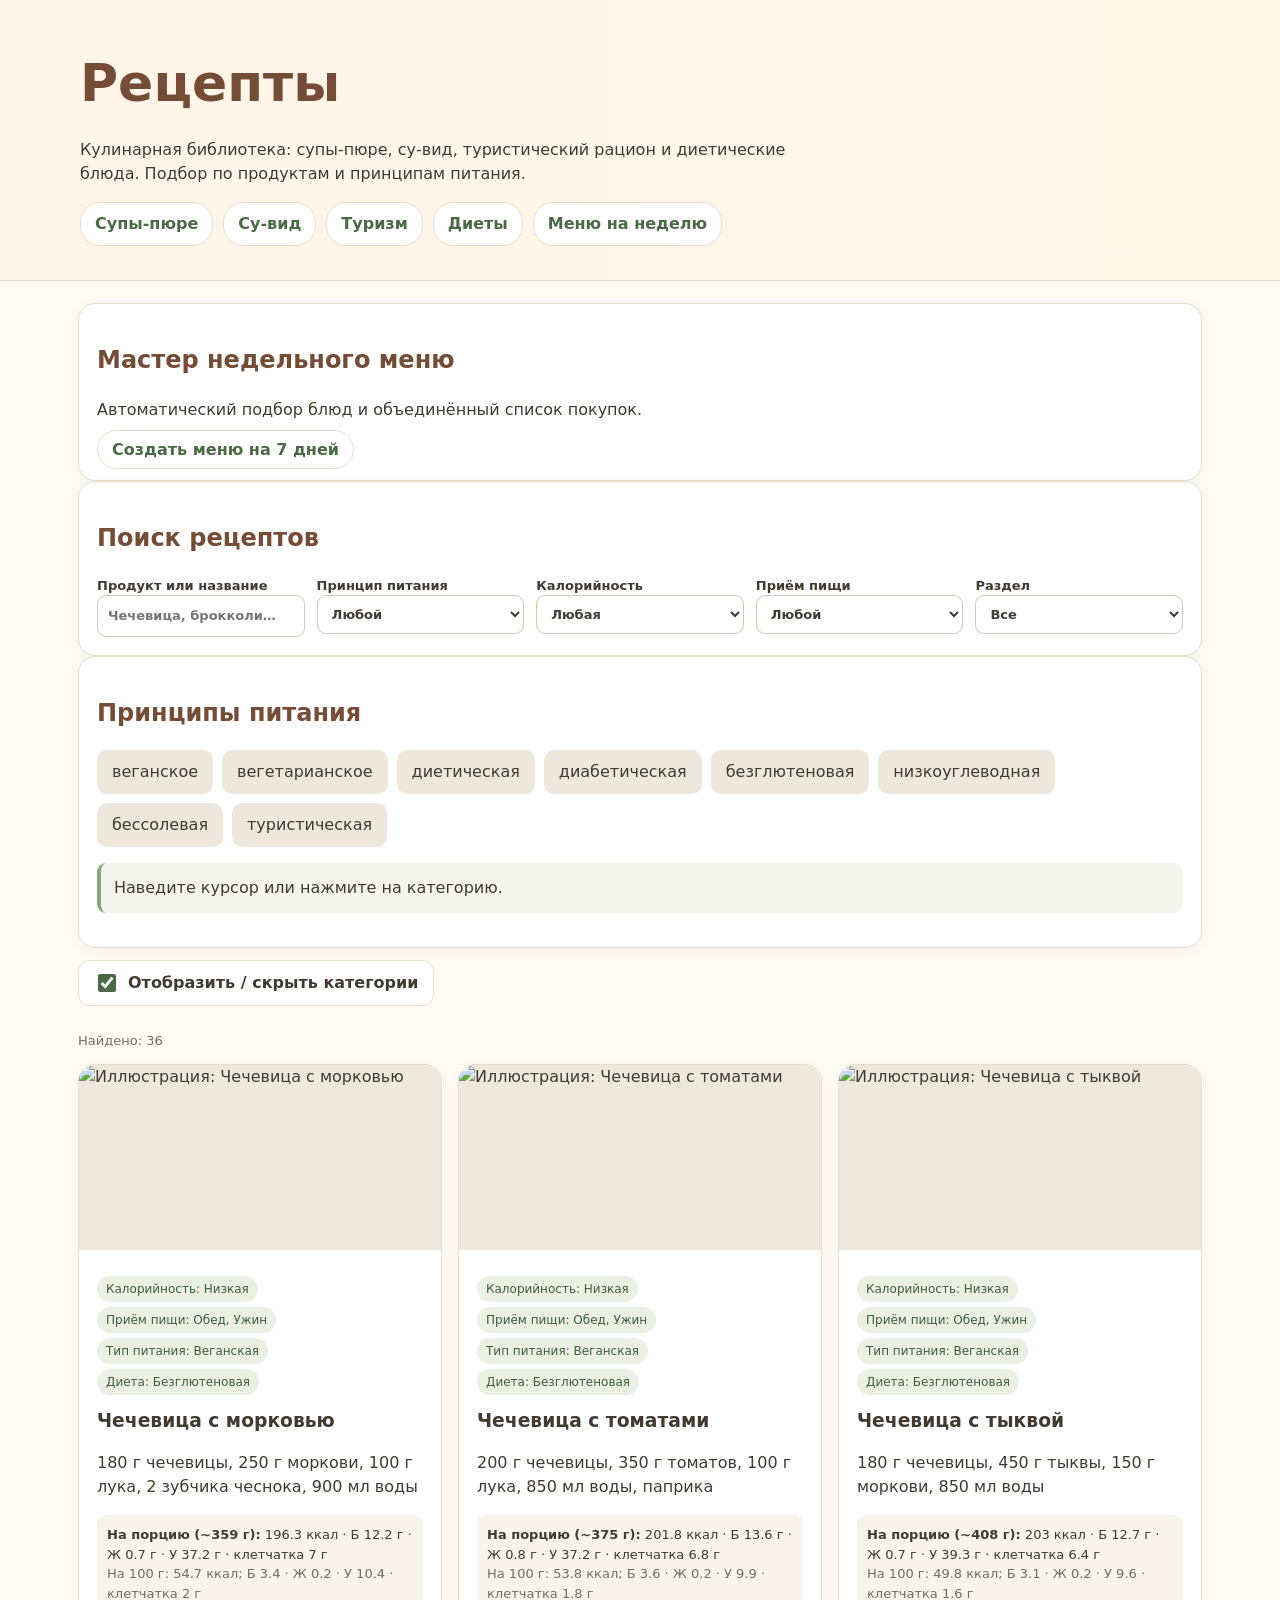
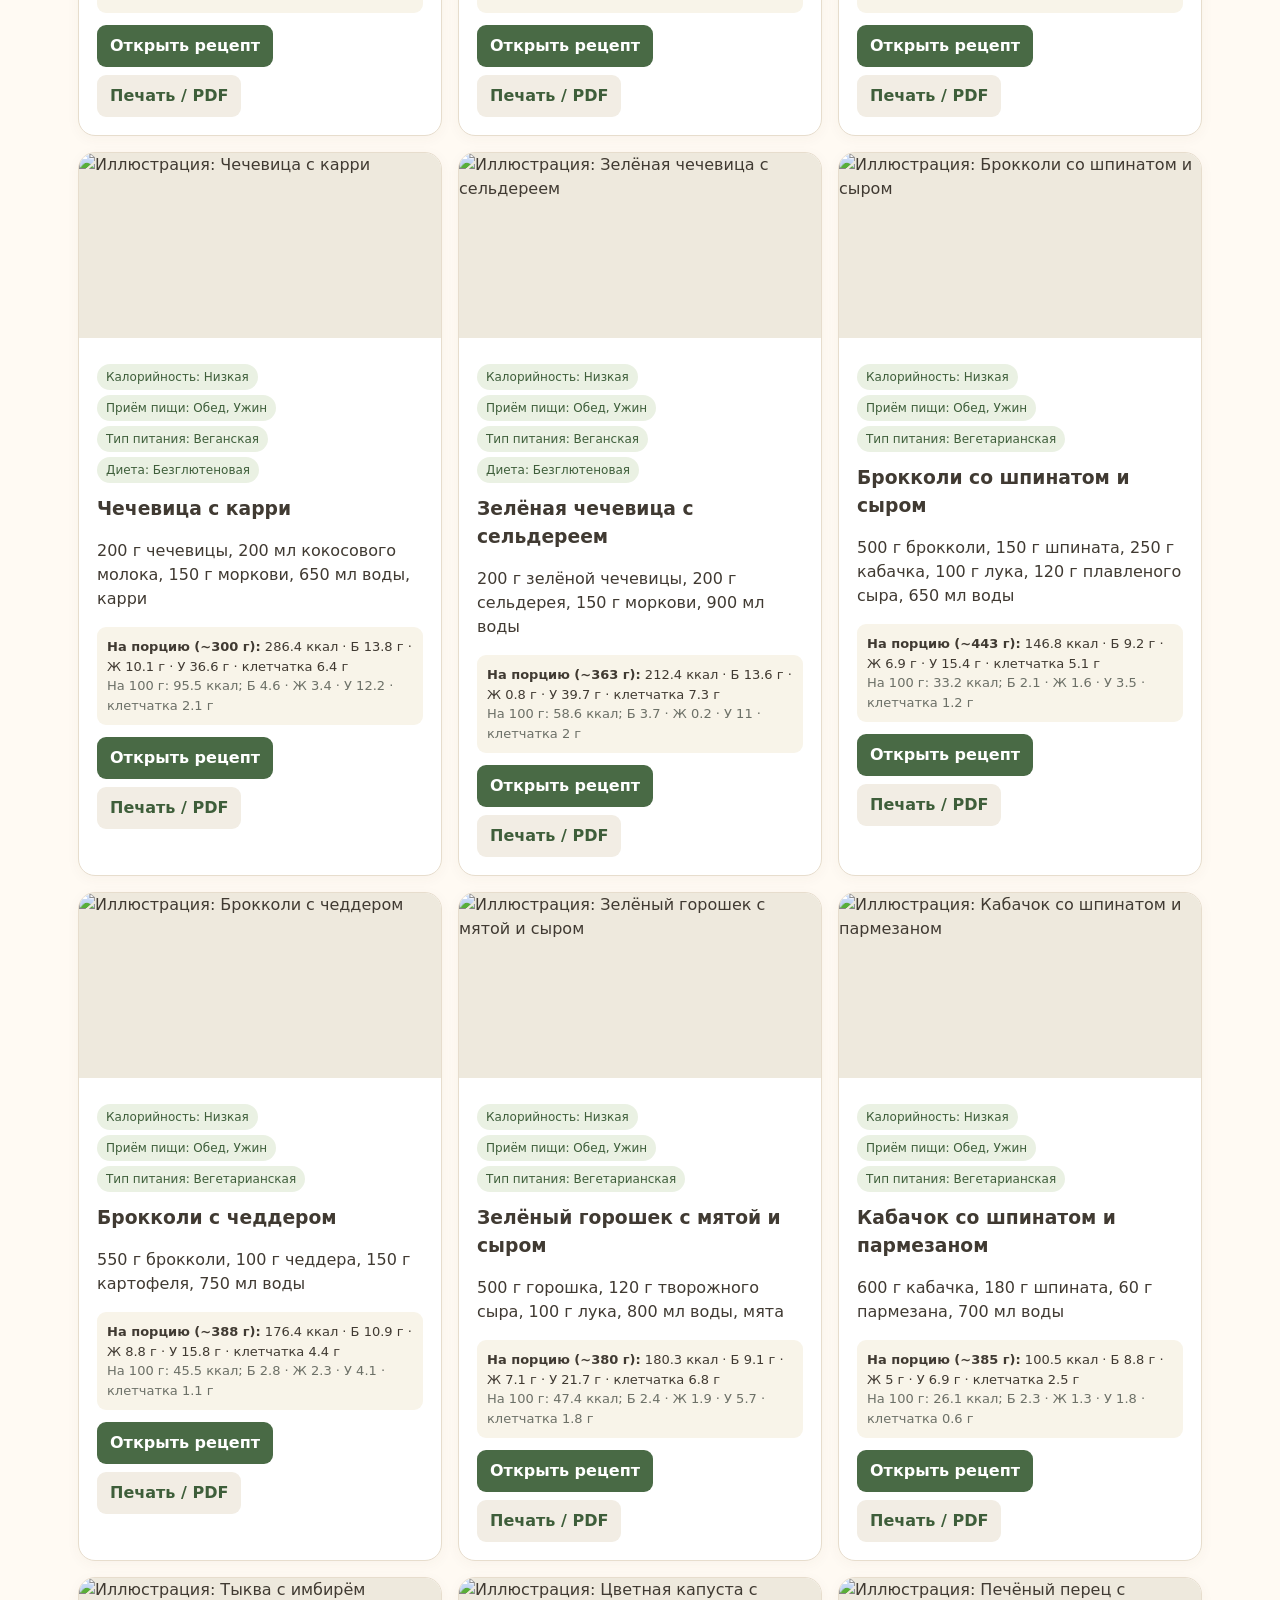
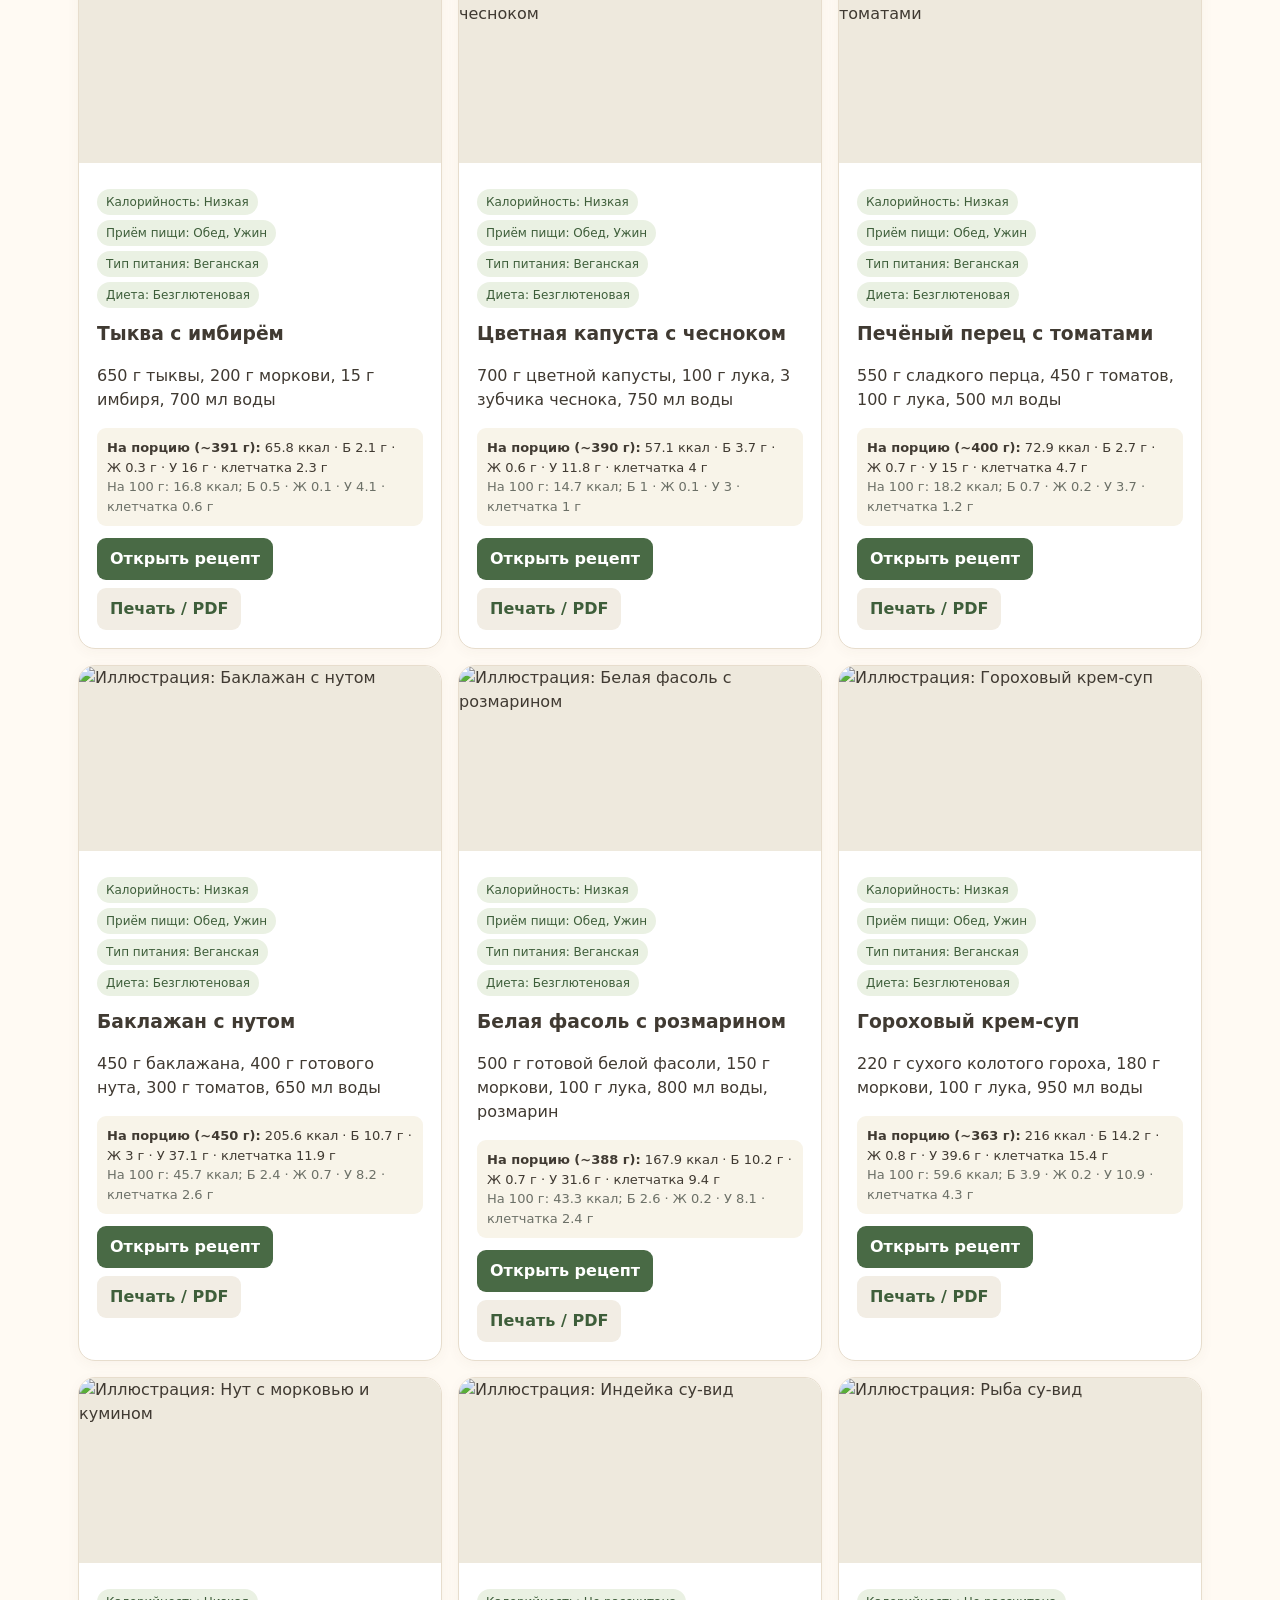
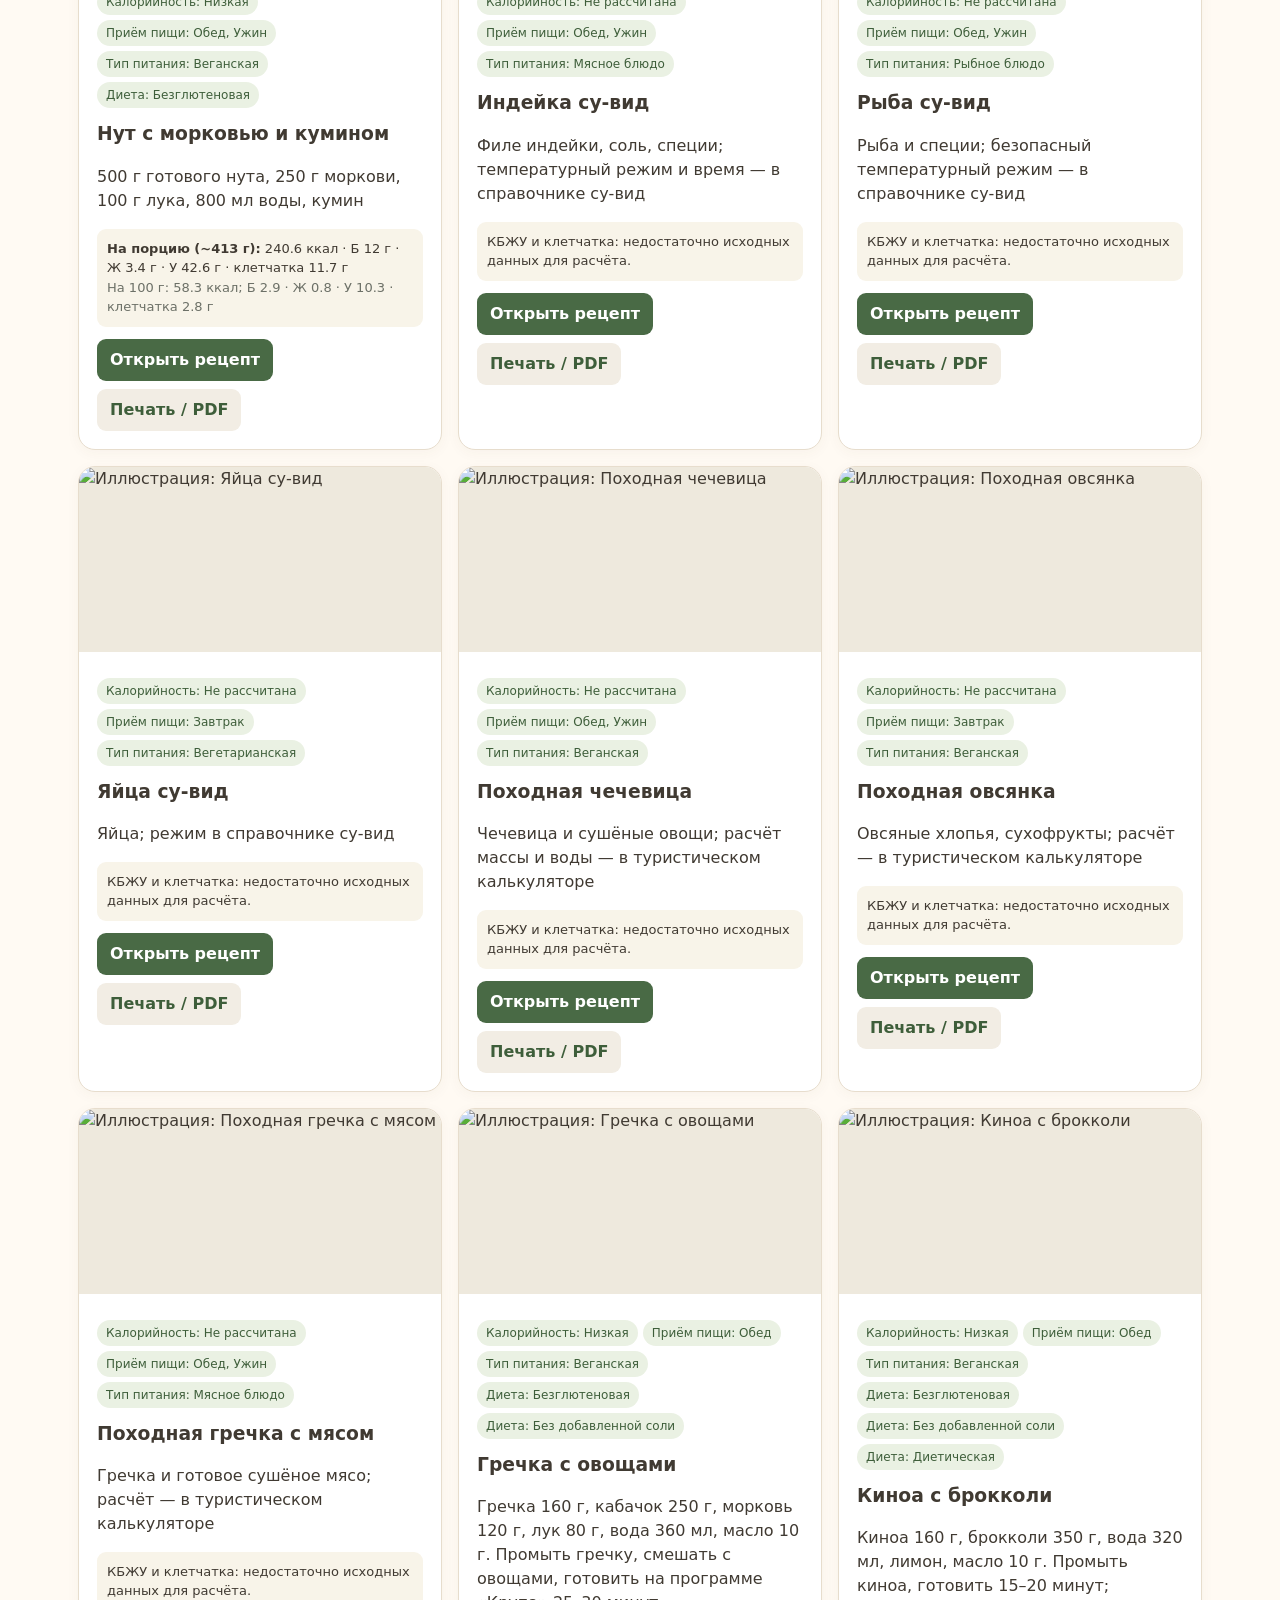
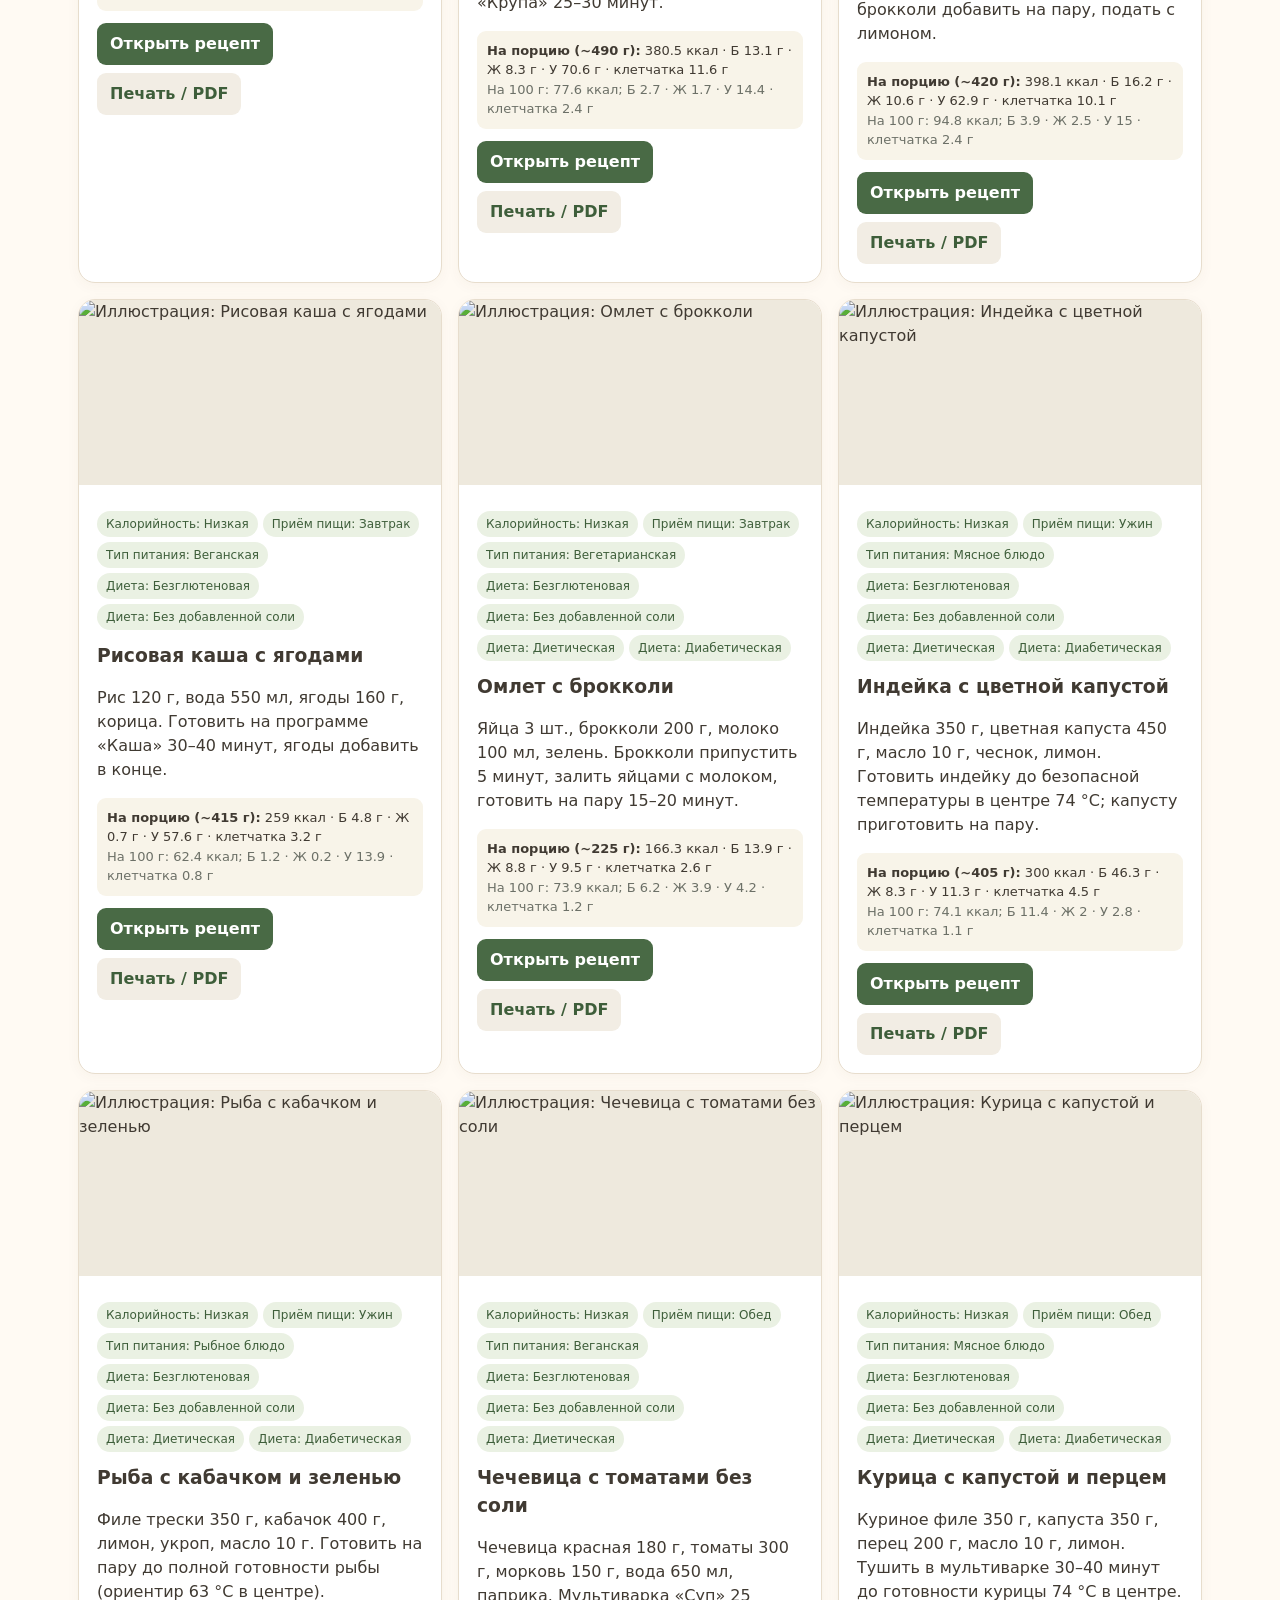
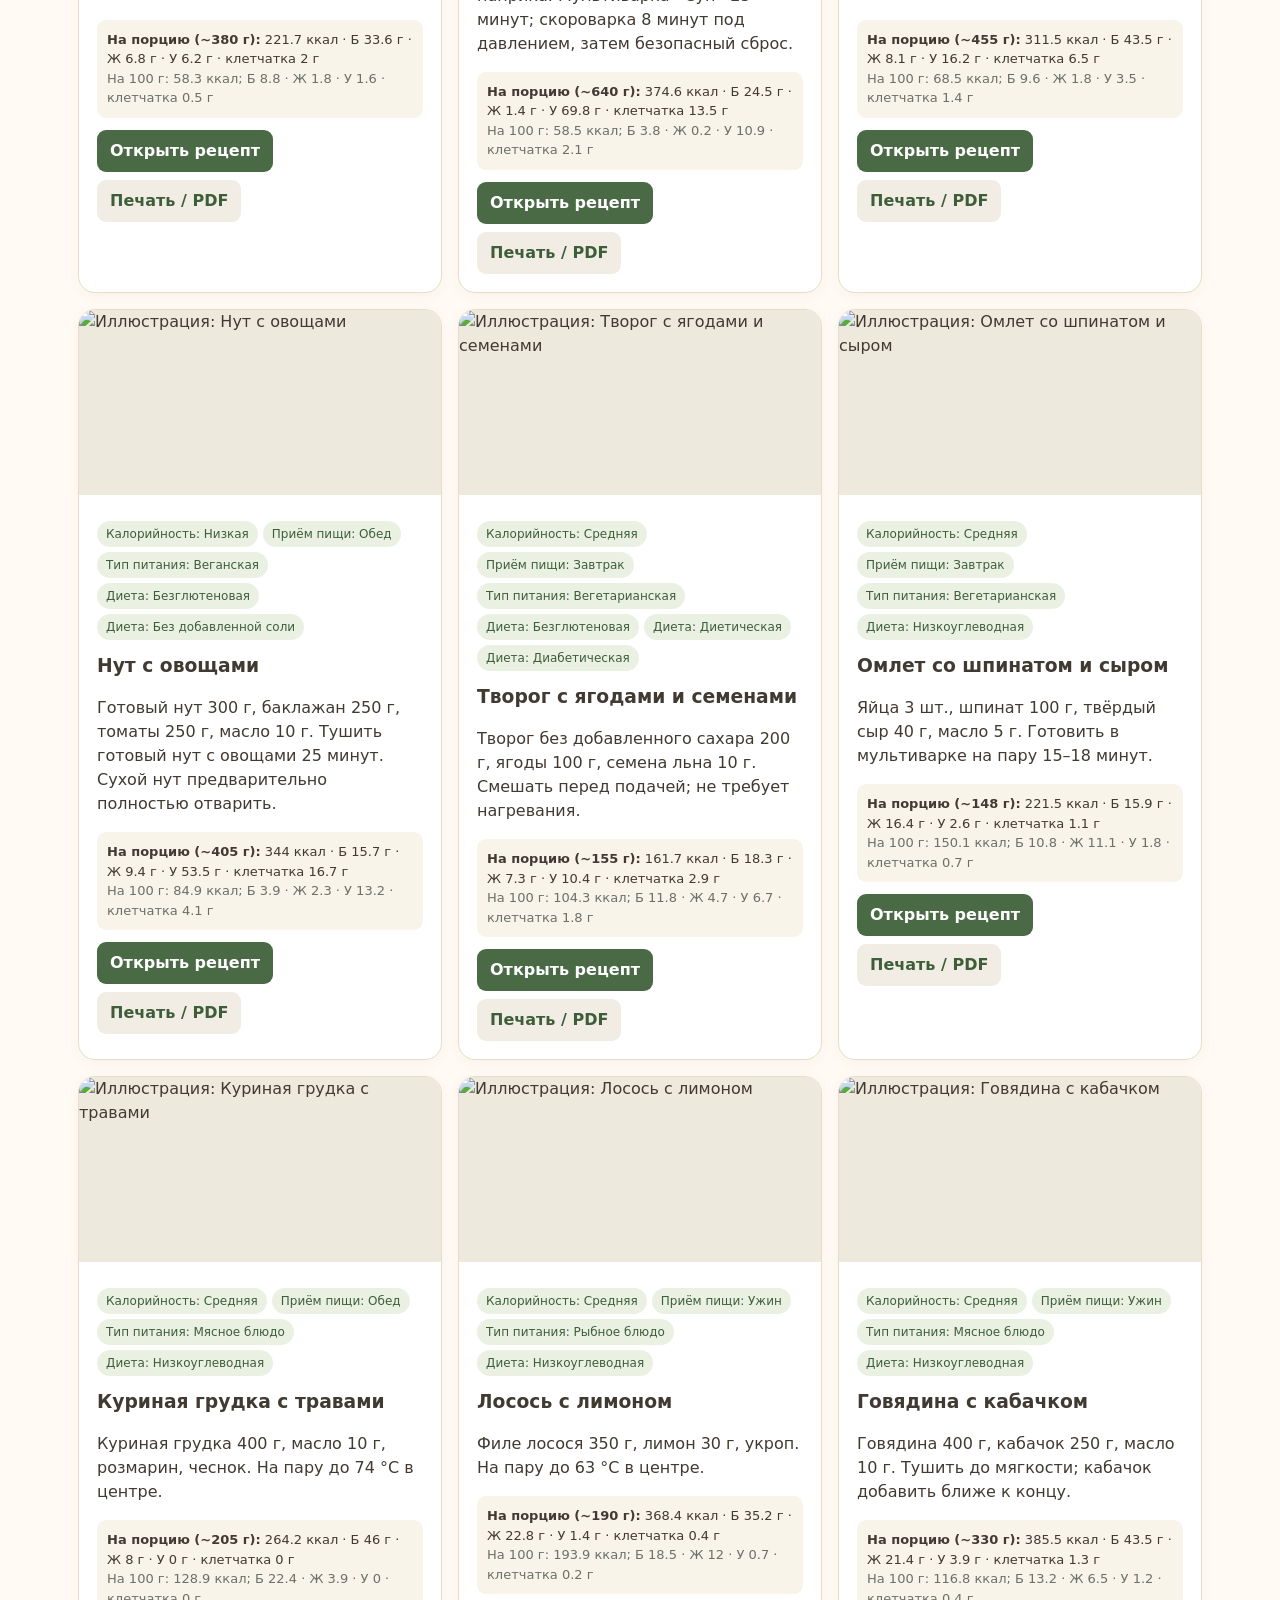
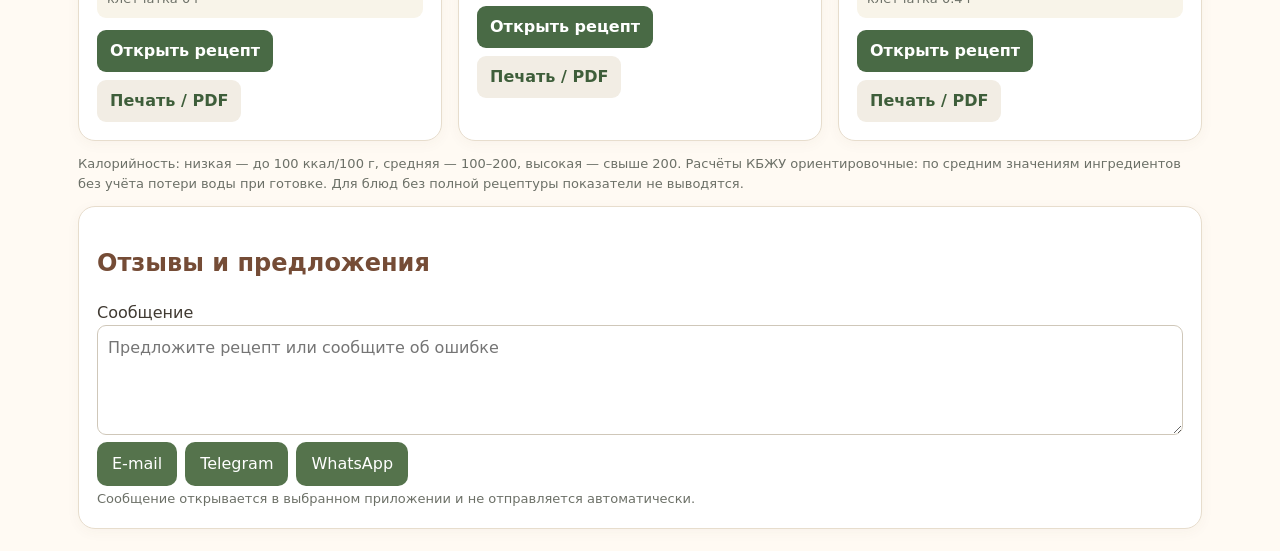
==== commit 740f8277: "Переходы на блюда, категории и переключатель на главной" ====
--- a/index.html
+++ b/index.html
@@ -1,2 +1,2 @@
-<!doctype html><html lang="ru"><head><meta charset="utf-8"><meta name="viewport" content="width=device-width,initial-scale=1"><title>Рецепты — кулинарная библиотека</title><link rel="stylesheet" href="./assets/site.css"><style>.hero{background:linear-gradient(90deg,#fff5e8e8,#fff7e6c9),url('https://images.unsplash.com/photo-1498837167922-ddd27525d352?auto=format&fit=crop&w=1400&q=75') center/cover}</style></head><body><header class="hero"><h1>Рецепты</h1><p>Кулинарная библиотека: супы-пюре, су-вид, туристический рацион и диетические блюда. Подбор по продуктам и принципам питания.</p><nav><a href="./soups/">Супы-пюре</a><a href="./sous-vide/">Су-вид</a><a href="./tourism/">Туризм</a><a href="./diets/">Диеты</a><a href="./menu/">Меню на неделю</a></nav></header><main><section class="panel"><h2>Мастер недельного меню</h2><p>Автоматический подбор блюд и объединённый список покупок.</p><a class="link" href="./menu/">Создать меню на 7 дней</a></section><section class="panel"><h2>Поиск рецептов</h2><div class="filters"><label>Продукт или название<input id="q" placeholder="Чечевица, брокколи…"></label><label>Принцип питания<select id="diet"><option value="">Любой</option><option>веганское</option><option>вегетарианское</option><option>обычное</option><option>мясное</option><option>рыбное</option><option>диетическая</option><option>диабетическая</option><option>безглютеновая</option><option>бессолевая</option><option>низкоуглеводная</option></select></label><label>Калорийность<select id="cal"><option value="">Любая</option><option>низкая</option><option>средняя</option><option>высокая</option></select></label><label>Приём пищи<select id="meal"><option value="">Любой</option><option>завтрак</option><option>обед</option><option>ужин</option></select></label><label>Раздел<select id="section"><option value="">Все</option><option value="супы">Супы-пюре</option><option value="су-вид">Су-вид</option><option value="туризм">Туризм</option><option value="диеты">Диетические блюда</option></select></label></div></section><section class="panel"><h2>Принципы питания</h2><div id="dietButtons" class="diet-buttons"></div><p id="dietExplain" class="diet-explain">Наведите курсор или нажмите на категорию.</p></section><p id="count" class="muted"></p><section id="cards" class="cards"></section><p class="muted">Калорийность: низкая — до 100 ккал/100 г, средняя — 100–200, высокая — свыше 200. Расчёты КБЖУ ориентировочные: по средним значениям ингредиентов без учёта потери воды при готовке. Для блюд без полной рецептуры показатели не выводятся.</p><section class="panel feedback"><h2>Отзывы и предложения</h2><label for="feedback">Сообщение</label><textarea id="feedback" placeholder="Предложите рецепт или сообщите об ошибке"></textarea><div class="actions"><button onclick="sendFeedback('email')">E-mail</button><button onclick="sendFeedback('telegram')">Telegram</button><button onclick="sendFeedback('whatsapp')">WhatsApp</button></div><small>Сообщение открывается в выбранном приложении и не отправляется автоматически.</small></section></main><script src="./assets/recipes-data.js"></script><script>function sendFeedback(type){const msg=document.getElementById('feedback').value.trim();if(!msg){alert('Сначала напишите сообщение');return}const body='Отзыв о сайте «Рецепты»:\n'+msg;if(type==='email')location.href='mailto:vdlimar@gmail.com?subject='+encodeURIComponent('Отзыв о сайте Рецепты')+'&body='+encodeURIComponent(body);if(type==='telegram')window.open('https://t.me/share/url?url='+encodeURIComponent(location.origin+location.pathname)+'&text='+encodeURIComponent(body),'_blank','noopener');if(type==='whatsapp')window.open('https://api.whatsapp.com/send?text='+encodeURIComponent(body),'_blank','noopener')}const principles={веганское:'Исключаются все продукты животного происхождения. Контролируйте белок, витамин B12, железо, кальций и йод.',вегетарианское:'Исключаются мясо и рыба; молочные продукты и яйца допустимы в лакто-ово-варианте. Важны белок, железо и B12.',диетическая:'Сбалансированный рацион по индивидуальной энергетической потребности: овощи, цельные крупы, достаточный белок, умеренность в насыщенных жирах и добавленном сахаре.',диабетическая:'Учитывайте общее количество углеводов и размер порций, предпочитайте клетчатку и минимально обработанные продукты. «Без сахара» не означает «без углеводов». Подбор индивидуален.',безглютеновая:'Исключаются пшеница, рожь, ячмень и продукты с их глютеном. При целиакии необходим контроль перекрёстного загрязнения и сертифицированные ингредиенты.',низкоуглеводная:'Ограничение углеводов, но не обязательно их полное исключение. Даже яйца, сыр и овощи содержат небольшие количества углеводов. Строгая кетогенная диета требует отдельного контроля и не подходит всем, особенно при лечении диабета.',бессолевая:'Готовить без добавления поваренной соли, выбирать продукты с низким содержанием натрия. Это не означает полного отсутствия натрия. Калиевые заменители соли требуют осторожности при заболеваниях почек.',туристическая:'Оценивать калорийность, белок, вес, воду, топливо, срок хранения и безопасность упаковки. Герметичный пакет сам по себе не делает еду безопасной при комнатной температуре.'};
-const data=window.RECIPES_DATA;const $=id=>document.getElementById(id);const escapeHtml=x=>String(x).replace(/[&<>"']/g,c=>({'&':'&amp;','<':'&lt;','>':'&gt;','"':'&quot;',"'":'&#39;'}[c]));function nutrition(r){if(!r.nutrition)return '<div class="nutr">КБЖУ и клетчатка: недостаточно исходных данных для расчёта.</div>';let n=r.nutrition.perPortion;return '<div class="nutr"><b>На порцию (~'+r.nutrition.portionG+' г):</b> '+n[0]+' ккал · Б '+n[1]+' г · Ж '+n[2]+' г · У '+n[3]+' г · клетчатка '+n[4]+' г<br><small>На 100 г: '+r.nutrition.per100[0]+' ккал; Б '+r.nutrition.per100[1]+' · Ж '+r.nutrition.per100[2]+' · У '+r.nutrition.per100[3]+' · клетчатка '+r.nutrition.per100[4]+' г</small></div>'}function draw(){let q=$('q').value.toLowerCase().trim(),diet=$('diet').value,cal=$('cal').value,meal=$('meal').value,section=$('section').value;let a=data.filter(x=>(x.name+' '+x.ingredients).toLowerCase().includes(q)&&(!diet||diet==='обычное'||x.diet===diet||(diet==='вегетарианское'&&x.diet==='веганское')||x.tags.includes(diet))&&(!cal||x.cal===cal)&&(!meal||x.meal.includes(meal))&&(!section||x.section===section));$('count').textContent='Найдено: '+a.length;$('cards').innerHTML=a.map(x=>'<article class="card"><img loading="lazy" src="'+x.image+'" alt="Иллюстрация: '+escapeHtml(x.name)+'"><div class="inside"><span class="tag">'+escapeHtml(x.section)+'</span><span class="tag">'+escapeHtml(x.diet)+'</span><h3>'+escapeHtml(x.name)+'</h3><p>'+escapeHtml(x.formula)+'</p>'+nutrition(x)+'<a href="./'+({супы:'soups','су-вид':'sous-vide',туризм:'tourism',диеты:'diets'}[x.section])+'/">Открыть раздел</a></div></article>').join('')||'<p>Подходящих блюд не найдено.</p>'}const buttons=$('dietButtons');Object.entries(principles).forEach(([name,desc])=>{let b=document.createElement('button');b.textContent=name;b.title=desc;b.onmouseenter=b.onfocus=()=>{$('dietExplain').textContent=desc};b.onclick=()=>{if(name==='туристическая'){$('section').value='туризм';$('diet').value=''}else{$('diet').value=name;$('section').value=''}$('dietExplain').textContent=desc;draw()};buttons.appendChild(b)});document.querySelectorAll('input,select').forEach(x=>x.addEventListener('input',draw));draw();</script></body></html>+<!doctype html><html lang="ru"><head><meta charset="utf-8"><meta name="viewport" content="width=device-width,initial-scale=1"><title>Рецепты — кулинарная библиотека</title><link rel="stylesheet" href="./assets/site.css"><style>.hero{background:linear-gradient(90deg,#fff5e8e8,#fff7e6c9),url('https://images.unsplash.com/photo-1498837167922-ddd27525d352?auto=format&fit=crop&w=1400&q=75') center/cover}</style></head><body><header class="hero"><h1>Рецепты</h1><p>Кулинарная библиотека: супы-пюре, су-вид, туристический рацион и диетические блюда. Подбор по продуктам и принципам питания.</p><nav><a href="./soups/">Супы-пюре</a><a href="./sous-vide/">Су-вид</a><a href="./tourism/">Туризм</a><a href="./diets/">Диеты</a><a href="./menu/">Меню на неделю</a></nav></header><main><section class="panel"><h2>Мастер недельного меню</h2><p>Автоматический подбор блюд и объединённый список покупок.</p><a class="link" href="./menu/">Создать меню на 7 дней</a></section><section class="panel"><h2>Поиск рецептов</h2><div class="filters"><label>Продукт или название<input id="q" placeholder="Чечевица, брокколи…"></label><label>Принцип питания<select id="diet"><option value="">Любой</option><option>веганское</option><option>вегетарианское</option><option>обычное</option><option>мясное</option><option>рыбное</option><option>диетическая</option><option>диабетическая</option><option>безглютеновая</option><option>бессолевая</option><option>низкоуглеводная</option></select></label><label>Калорийность<select id="cal"><option value="">Любая</option><option>низкая</option><option>средняя</option><option>высокая</option></select></label><label>Приём пищи<select id="meal"><option value="">Любой</option><option>завтрак</option><option>обед</option><option>ужин</option></select></label><label>Раздел<select id="section"><option value="">Все</option><option value="супы">Супы-пюре</option><option value="су-вид">Су-вид</option><option value="туризм">Туризм</option><option value="диеты">Диетические блюда</option></select></label></div></section><section class="panel"><h2>Принципы питания</h2><div id="dietButtons" class="diet-buttons"></div><p id="dietExplain" class="diet-explain">Наведите курсор или нажмите на категорию.</p></section><div id="categoryToggle"></div><p id="count" class="muted"></p><section id="cards" class="cards"></section><p class="muted">Калорийность: низкая — до 100 ккал/100 г, средняя — 100–200, высокая — свыше 200. Расчёты КБЖУ ориентировочные: по средним значениям ингредиентов без учёта потери воды при готовке. Для блюд без полной рецептуры показатели не выводятся.</p><section class="panel feedback"><h2>Отзывы и предложения</h2><label for="feedback">Сообщение</label><textarea id="feedback" placeholder="Предложите рецепт или сообщите об ошибке"></textarea><div class="actions"><button onclick="sendFeedback('email')">E-mail</button><button onclick="sendFeedback('telegram')">Telegram</button><button onclick="sendFeedback('whatsapp')">WhatsApp</button></div><small>Сообщение открывается в выбранном приложении и не отправляется автоматически.</small></section></main><script src="./assets/recipes-data.js"></script><script src="./assets/recipe-ui.js"></script><script>function sendFeedback(type){const msg=document.getElementById('feedback').value.trim();if(!msg){alert('Сначала напишите сообщение');return}const body='Отзыв о сайте «Рецепты»:\n'+msg;if(type==='email')location.href='mailto:vdlimar@gmail.com?subject='+encodeURIComponent('Отзыв о сайте Рецепты')+'&body='+encodeURIComponent(body);if(type==='telegram')window.open('https://t.me/share/url?url='+encodeURIComponent(location.origin+location.pathname)+'&text='+encodeURIComponent(body),'_blank','noopener');if(type==='whatsapp')window.open('https://api.whatsapp.com/send?text='+encodeURIComponent(body),'_blank','noopener')}const principles={веганское:'Исключаются все продукты животного происхождения. Контролируйте белок, витамин B12, железо, кальций и йод.',вегетарианское:'Исключаются мясо и рыба; молочные продукты и яйца допустимы в лакто-ово-варианте. Важны белок, железо и B12.',диетическая:'Сбалансированный рацион по индивидуальной энергетической потребности: овощи, цельные крупы, достаточный белок, умеренность в насыщенных жирах и добавленном сахаре.',диабетическая:'Учитывайте общее количество углеводов и размер порций, предпочитайте клетчатку и минимально обработанные продукты. «Без сахара» не означает «без углеводов». Подбор индивидуален.',безглютеновая:'Исключаются пшеница, рожь, ячмень и продукты с их глютеном. При целиакии необходим контроль перекрёстного загрязнения и сертифицированные ингредиенты.',низкоуглеводная:'Ограничение углеводов, но не обязательно их полное исключение. Даже яйца, сыр и овощи содержат небольшие количества углеводов. Строгая кетогенная диета требует отдельного контроля и не подходит всем, особенно при лечении диабета.',бессолевая:'Готовить без добавления поваренной соли, выбирать продукты с низким содержанием натрия. Это не означает полного отсутствия натрия. Калиевые заменители соли требуют осторожности при заболеваниях почек.',туристическая:'Оценивать калорийность, белок, вес, воду, топливо, срок хранения и безопасность упаковки. Герметичный пакет сам по себе не делает еду безопасной при комнатной температуре.'};
+const data=window.RECIPES_DATA;const $=id=>document.getElementById(id);const escapeHtml=x=>String(x).replace(/[&<>"']/g,c=>({'&':'&amp;','<':'&lt;','>':'&gt;','"':'&quot;',"'":'&#39;'}[c]));function nutrition(r){if(!r.nutrition)return '<div class="nutr">КБЖУ и клетчатка: недостаточно исходных данных для расчёта.</div>';let n=r.nutrition.perPortion;return '<div class="nutr"><b>На порцию (~'+r.nutrition.portionG+' г):</b> '+n[0]+' ккал · Б '+n[1]+' г · Ж '+n[2]+' г · У '+n[3]+' г · клетчатка '+n[4]+' г<br><small>На 100 г: '+r.nutrition.per100[0]+' ккал; Б '+r.nutrition.per100[1]+' · Ж '+r.nutrition.per100[2]+' · У '+r.nutrition.per100[3]+' · клетчатка '+r.nutrition.per100[4]+' г</small></div>'}function draw(){let q=$('q').value.toLowerCase().trim(),diet=$('diet').value,cal=$('cal').value,meal=$('meal').value,section=$('section').value;let a=data.filter(x=>(x.name+' '+x.ingredients).toLowerCase().includes(q)&&(!diet||diet==='обычное'||x.diet===diet||(diet==='вегетарианское'&&x.diet==='веганское')||x.tags.includes(diet))&&(!cal||x.cal===cal)&&(!meal||x.meal.includes(meal))&&(!section||x.section===section));$('count').textContent='Найдено: '+a.length;$('cards').innerHTML=a.map(x=>'<article class="card"><img loading="lazy" src="'+x.image+'" alt="Иллюстрация: '+escapeHtml(x.name)+'"><div class="inside">'+window.RECIPES_UI.tags(x)+'<h3>'+escapeHtml(x.name)+'</h3><p>'+escapeHtml(x.formula)+'</p>'+nutrition(x)+window.RECIPES_UI.actions(x,'./')+'</div></article>').join('')||'<p>Подходящих блюд не найдено.</p>'}const buttons=$('dietButtons');Object.entries(principles).forEach(([name,desc])=>{let b=document.createElement('button');b.textContent=name;b.title=desc;b.onmouseenter=b.onfocus=()=>{$('dietExplain').textContent=desc};b.onclick=()=>{if(name==='туристическая'){$('section').value='туризм';$('diet').value=''}else{$('diet').value=name;$('section').value=''}$('dietExplain').textContent=desc;draw()};buttons.appendChild(b)});document.querySelectorAll('input,select').forEach(x=>x.addEventListener('input',draw));$('categoryToggle').innerHTML=window.RECIPES_UI.toggle();window.RECIPES_UI.initToggle();draw();</script></body></html>
--- a/assets/site.css
+++ b/assets/site.css
@@ -1 +1,3 @@
-:root{font-family:system-ui,-apple-system,"Segoe UI",sans-serif;color:#403a32;background:#fffaf3;--ink:#403a32;--green:#496a45;--cream:#fffaf3;--line:#e7ddcd}*{box-sizing:border-box}body{margin:0;background:var(--cream);color:var(--ink);line-height:1.5}a{color:var(--green)}header{background:linear-gradient(115deg,#fff4e2,#e7efdc);padding:34px max(20px,calc((100vw - 1120px)/2));border-bottom:1px solid var(--line)}header h1{font-size:clamp(32px,5vw,52px);margin:10px 0;color:#754c36}header p{max-width:760px}nav{display:flex;flex-wrap:wrap;gap:10px}nav a,.link{background:white;border:1px solid var(--line);border-radius:20px;padding:9px 14px;text-decoration:none;font-weight:650}main{max-width:1160px;padding:22px 18px;margin:auto}h2{color:#754c36}.cards,.grid{display:grid;grid-template-columns:repeat(auto-fit,minmax(min(100%,280px),1fr));gap:16px}.card,.panel,.day{background:white;border:1px solid var(--line);border-radius:17px;overflow:hidden;box-shadow:0 3px 14px #5540260b}.card img{width:100%;height:185px;object-fit:cover;display:block;background:#eee9dd}.inside,.panel,.day{padding:18px}.card h3{margin:8px 0}.tag{display:inline-block;font-size:12px;background:#eaf1e3;color:#3e5e3a;border-radius:15px;padding:4px 9px;margin:3px}.muted,small{color:#6c7067;font-size:13px}.filters{display:grid;grid-template-columns:repeat(auto-fit,minmax(170px,1fr));gap:12px}.filters label{display:block;font-weight:600;font-size:13px}input,select,textarea{width:100%;max-width:100%;padding:10px;border:1px solid #cfc7b9;border-radius:9px;background:white;color:var(--ink);font:inherit}button{cursor:pointer;border:0;border-radius:10px;background:#55734c;color:white;padding:10px 15px;font:inherit}button:focus-visible,a:focus-visible,input:focus-visible,select:focus-visible{outline:3px solid #b08a4b;outline-offset:2px}.diet-buttons{display:flex;gap:9px;flex-wrap:wrap}.diet-buttons button{background:#eee8dc;color:#403a32}.diet-buttons button:hover,.diet-buttons button:focus{background:#55734c;color:white}.diet-explain,.warn{padding:13px;border-left:4px solid #8da47b;background:#f4f6ed;border-radius:9px}.feedback textarea{min-height:110px}.actions{display:flex;gap:8px;flex-wrap:wrap}.nutr{font-size:13px;background:#f8f4e9;border-radius:9px;padding:10px;margin:12px 0}.meal{padding:10px 0;border-top:1px solid var(--line)}.checks{display:flex;flex-wrap:wrap;gap:8px}.checks label{border:1px solid var(--line);border-radius:22px;padding:8px 12px}.checks input{width:auto}.site-home{position:fixed;right:14px;bottom:14px;z-index:20;background:white;padding:10px 14px;border-radius:24px;box-shadow:0 4px 20px #0002;text-decoration:none}@media(max-width:640px){header{padding:25px 18px}.card img{height:165px}}@media print{header,.noprint,.controls,.site-home{display:none!important}.card,.day{break-inside:avoid;box-shadow:none}}+:root{font-family:system-ui,-apple-system,"Segoe UI",sans-serif;color:#403a32;background:#fffaf3;--ink:#403a32;--green:#496a45;--cream:#fffaf3;--line:#e7ddcd}*{box-sizing:border-box}body{margin:0;background:var(--cream);color:var(--ink);line-height:1.5}a{color:var(--green)}header{background:linear-gradient(115deg,#fff4e2,#e7efdc);padding:34px max(20px,calc((100vw - 1120px)/2));border-bottom:1px solid var(--line)}header h1{font-size:clamp(32px,5vw,52px);margin:10px 0;color:#754c36}header p{max-width:760px}nav{display:flex;flex-wrap:wrap;gap:10px}nav a,.link{background:white;border:1px solid var(--line);border-radius:20px;padding:9px 14px;text-decoration:none;font-weight:650}main{max-width:1160px;padding:22px 18px;margin:auto}h2{color:#754c36}.cards,.grid{display:grid;grid-template-columns:repeat(auto-fit,minmax(min(100%,280px),1fr));gap:16px}.card,.panel,.day{background:white;border:1px solid var(--line);border-radius:17px;overflow:hidden;box-shadow:0 3px 14px #5540260b}.card img{width:100%;height:185px;object-fit:cover;display:block;background:#eee9dd}.inside,.panel,.day{padding:18px}.card h3{margin:8px 0}.tag{display:inline-block;font-size:12px;background:#eaf1e3;color:#3e5e3a;border-radius:15px;padding:4px 9px;margin:3px}.muted,small{color:#6c7067;font-size:13px}.filters{display:grid;grid-template-columns:repeat(auto-fit,minmax(170px,1fr));gap:12px}.filters label{display:block;font-weight:600;font-size:13px}input,select,textarea{width:100%;max-width:100%;padding:10px;border:1px solid #cfc7b9;border-radius:9px;background:white;color:var(--ink);font:inherit}button{cursor:pointer;border:0;border-radius:10px;background:#55734c;color:white;padding:10px 15px;font:inherit}button:focus-visible,a:focus-visible,input:focus-visible,select:focus-visible{outline:3px solid #b08a4b;outline-offset:2px}.diet-buttons{display:flex;gap:9px;flex-wrap:wrap}.diet-buttons button{background:#eee8dc;color:#403a32}.diet-buttons button:hover,.diet-buttons button:focus{background:#55734c;color:white}.diet-explain,.warn{padding:13px;border-left:4px solid #8da47b;background:#f4f6ed;border-radius:9px}.feedback textarea{min-height:110px}.actions{display:flex;gap:8px;flex-wrap:wrap}.nutr{font-size:13px;background:#f8f4e9;border-radius:9px;padding:10px;margin:12px 0}.meal{padding:10px 0;border-top:1px solid var(--line)}.checks{display:flex;flex-wrap:wrap;gap:8px}.checks label{border:1px solid var(--line);border-radius:22px;padding:8px 12px}.checks input{width:auto}.site-home{position:fixed;right:14px;bottom:14px;z-index:20;background:white;padding:10px 14px;border-radius:24px;box-shadow:0 4px 20px #0002;text-decoration:none}@media(max-width:640px){header{padding:25px 18px}.card img{height:165px}}@media print{header,.noprint,.controls,.site-home{display:none!important}.card,.day{break-inside:avoid;box-shadow:none}}
+/* Recipe categories, navigation and printable recipe */
+.category-toggle{display:inline-flex;align-items:center;gap:9px;width:auto;margin:12px 0;padding:10px 15px;border:1px solid var(--line);border-radius:11px;background:white;color:var(--ink);cursor:pointer;font-weight:650}.category-toggle input{width:18px;height:18px;accent-color:var(--green)}.recipe-categories{display:flex;flex-wrap:wrap;gap:5px;margin:8px 0 12px}.recipe-categories .tag{margin:0}.recipe-actions{display:flex;flex-wrap:wrap;gap:8px;margin-top:12px}.recipe-actions a{display:inline-block;text-decoration:none;background:var(--green);color:#fff;border-radius:9px;padding:9px 13px;font-weight:650}.recipe-actions a.secondary-action{background:#f2ede4;color:#3e5e3a}.recipe-page{max-width:850px;margin:0 auto}.recipe-page .recipe-photo{display:block;width:100%;max-height:380px;object-fit:cover;border-radius:16px}.recipe-page .recipe-ingredients{width:100%;border-collapse:collapse}.recipe-page .recipe-ingredients th,.recipe-page .recipe-ingredients td{text-align:left;border-bottom:1px solid var(--line);padding:10px}.recipe-page .recipe-ingredients td:last-child{text-align:right;white-space:nowrap}.recipe-page .recipe-ingredients th:last-child{text-align:right}.recipe-page .recipe-meta{display:flex;gap:8px;flex-wrap:wrap}.recipe-page .recipe-meta span{padding:7px 11px;background:#eef1e8;border-radius:9px}.recipe-page .recipe-print{margin-top:18px}.categories-hidden .recipe-categories{display:none!important}@media print{.recipe-page header,.recipe-page nav,.recipe-page .recipe-print,.category-toggle,.site-home{display:none!important}.recipe-page .recipe-photo{max-height:180px}.recipe-page .panel{box-shadow:none;border:0;padding:10px 0}.recipe-page main{padding:0}.recipe-page h1{font-size:26px}.recipe-page .recipe-ingredients th,.recipe-page .recipe-ingredients td{padding:5px}}
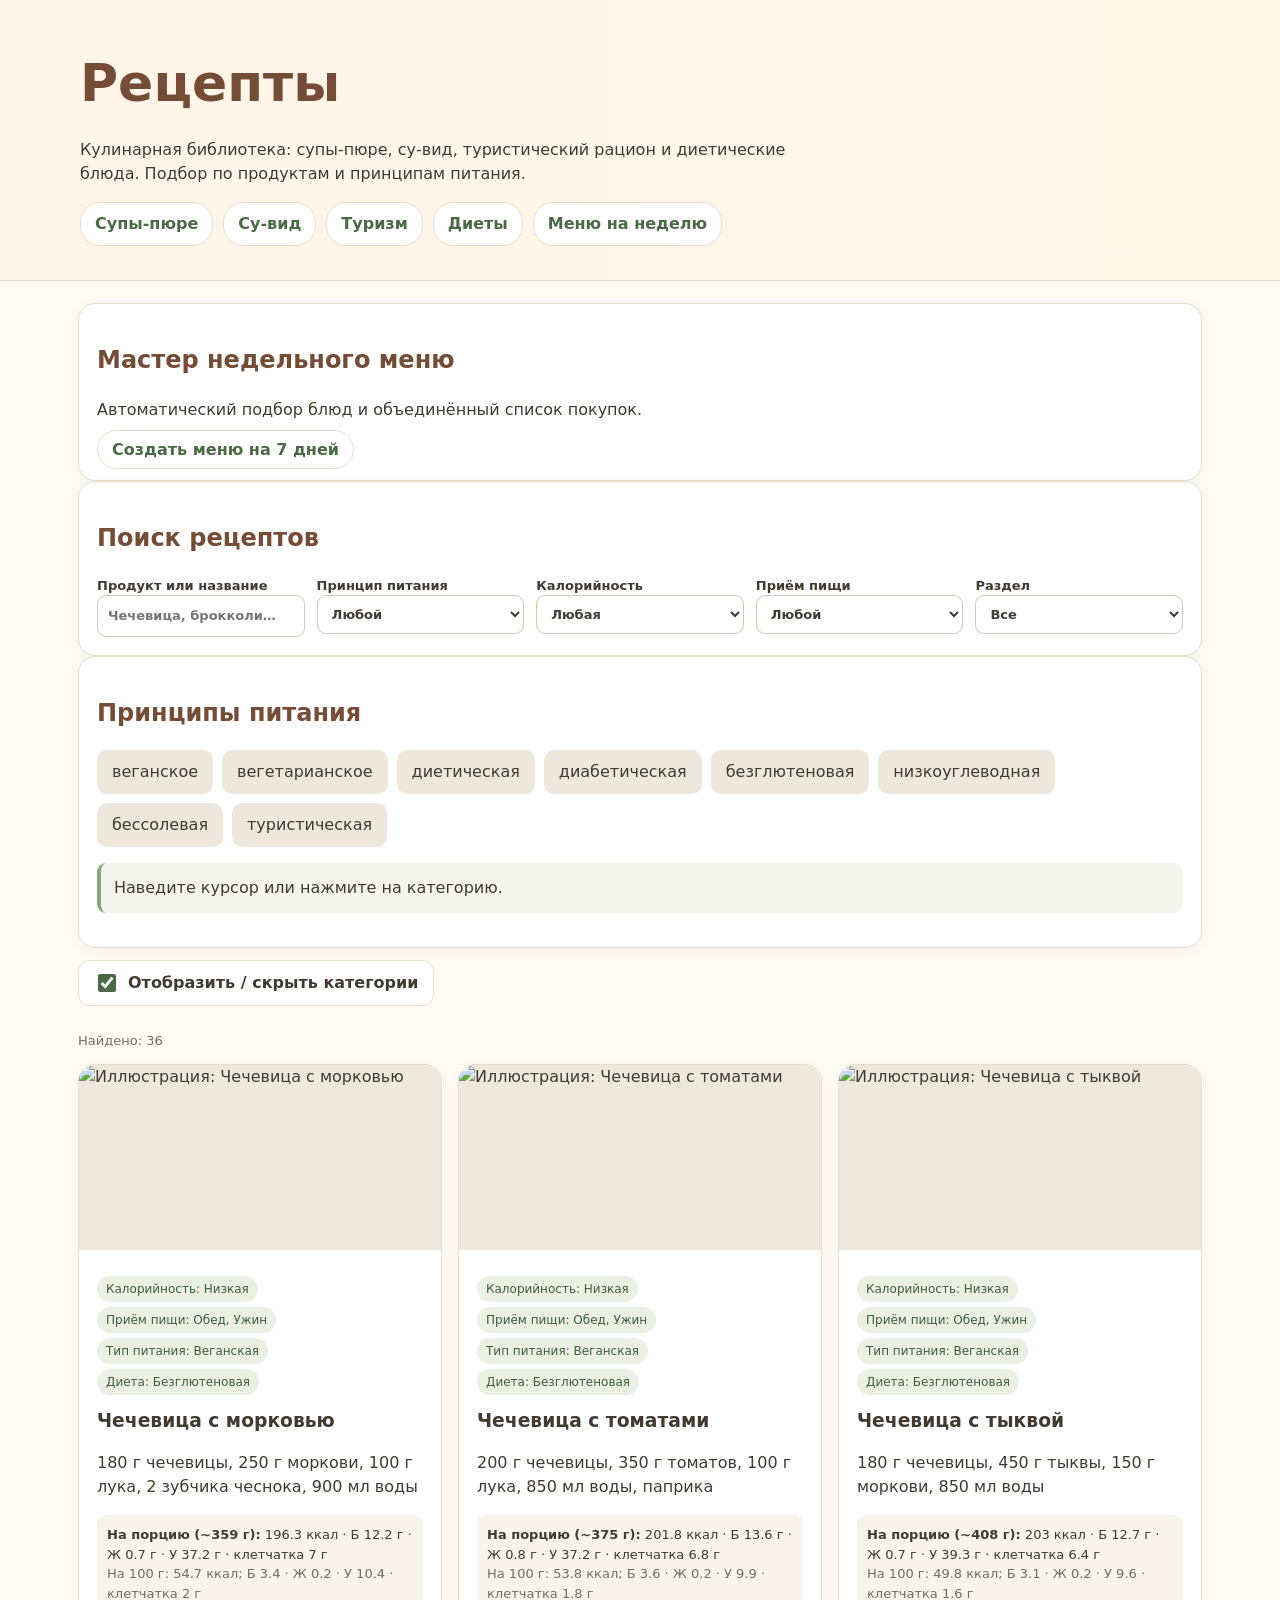
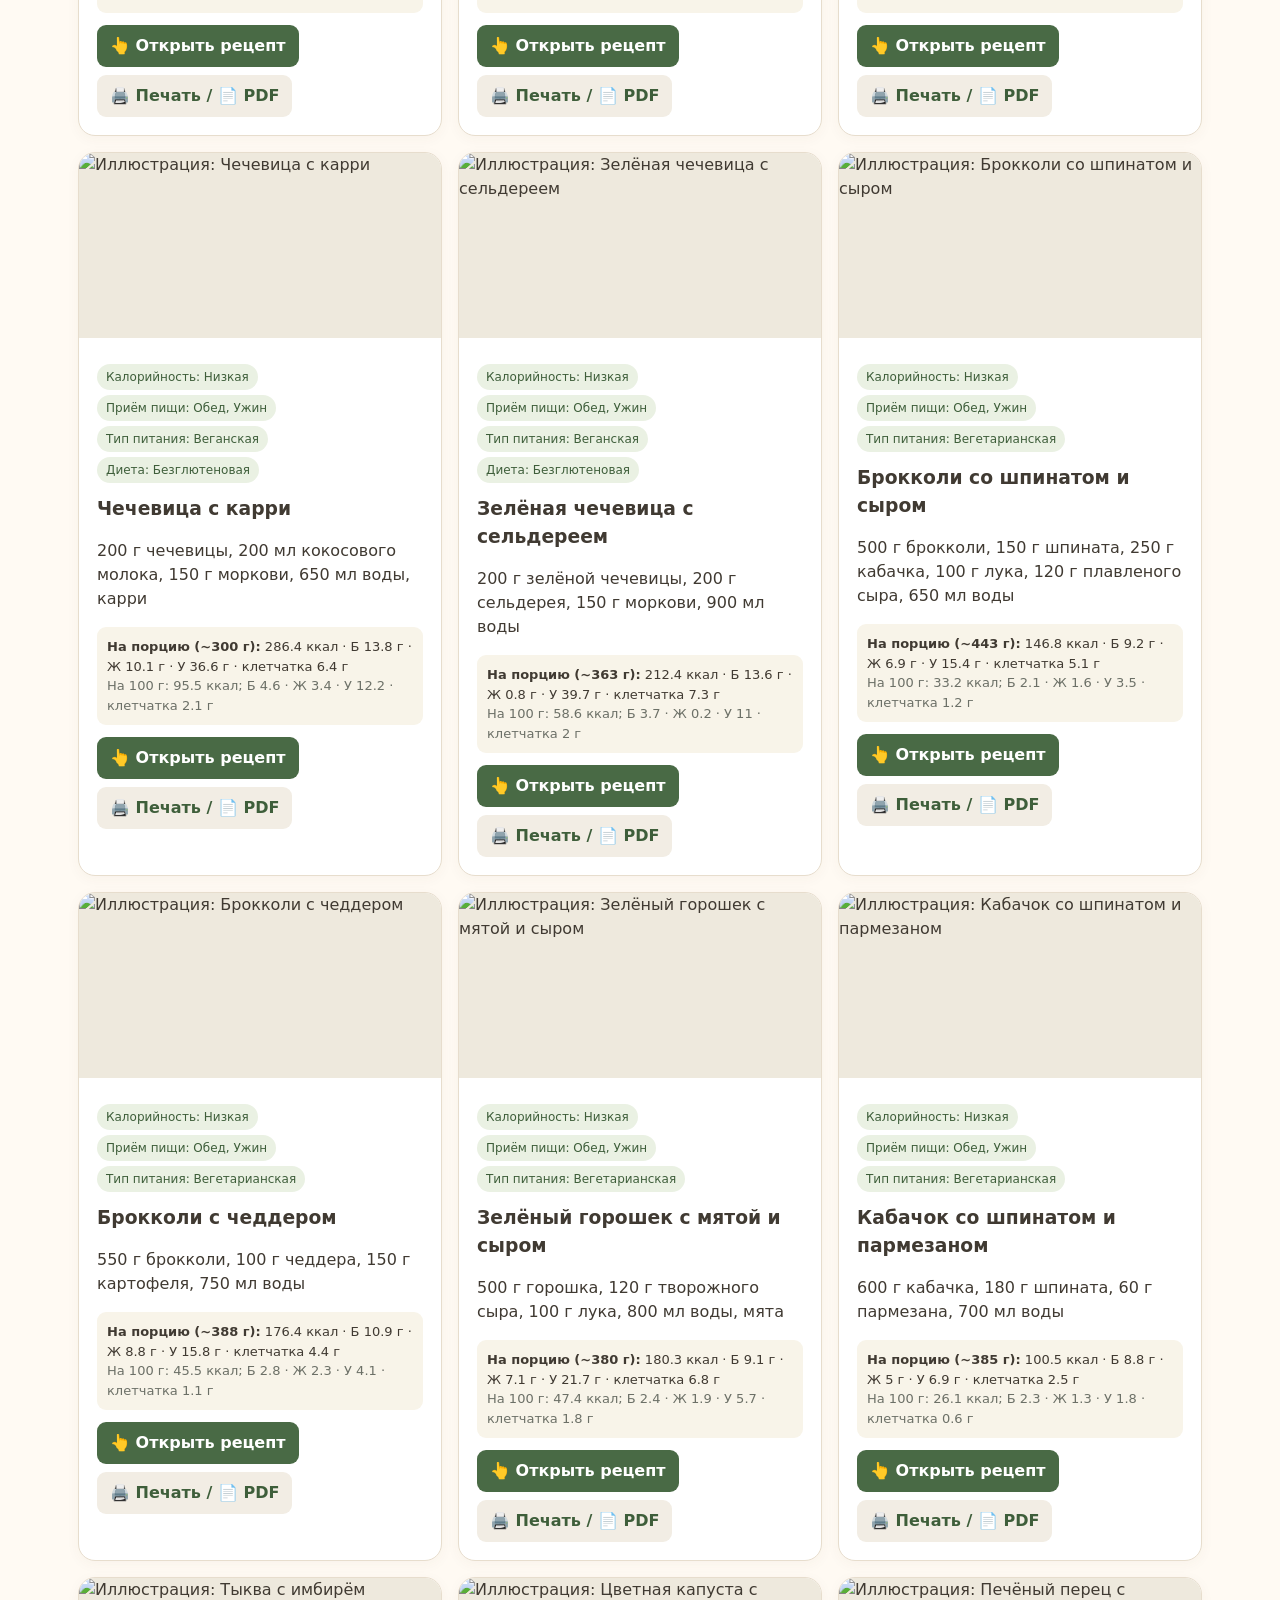
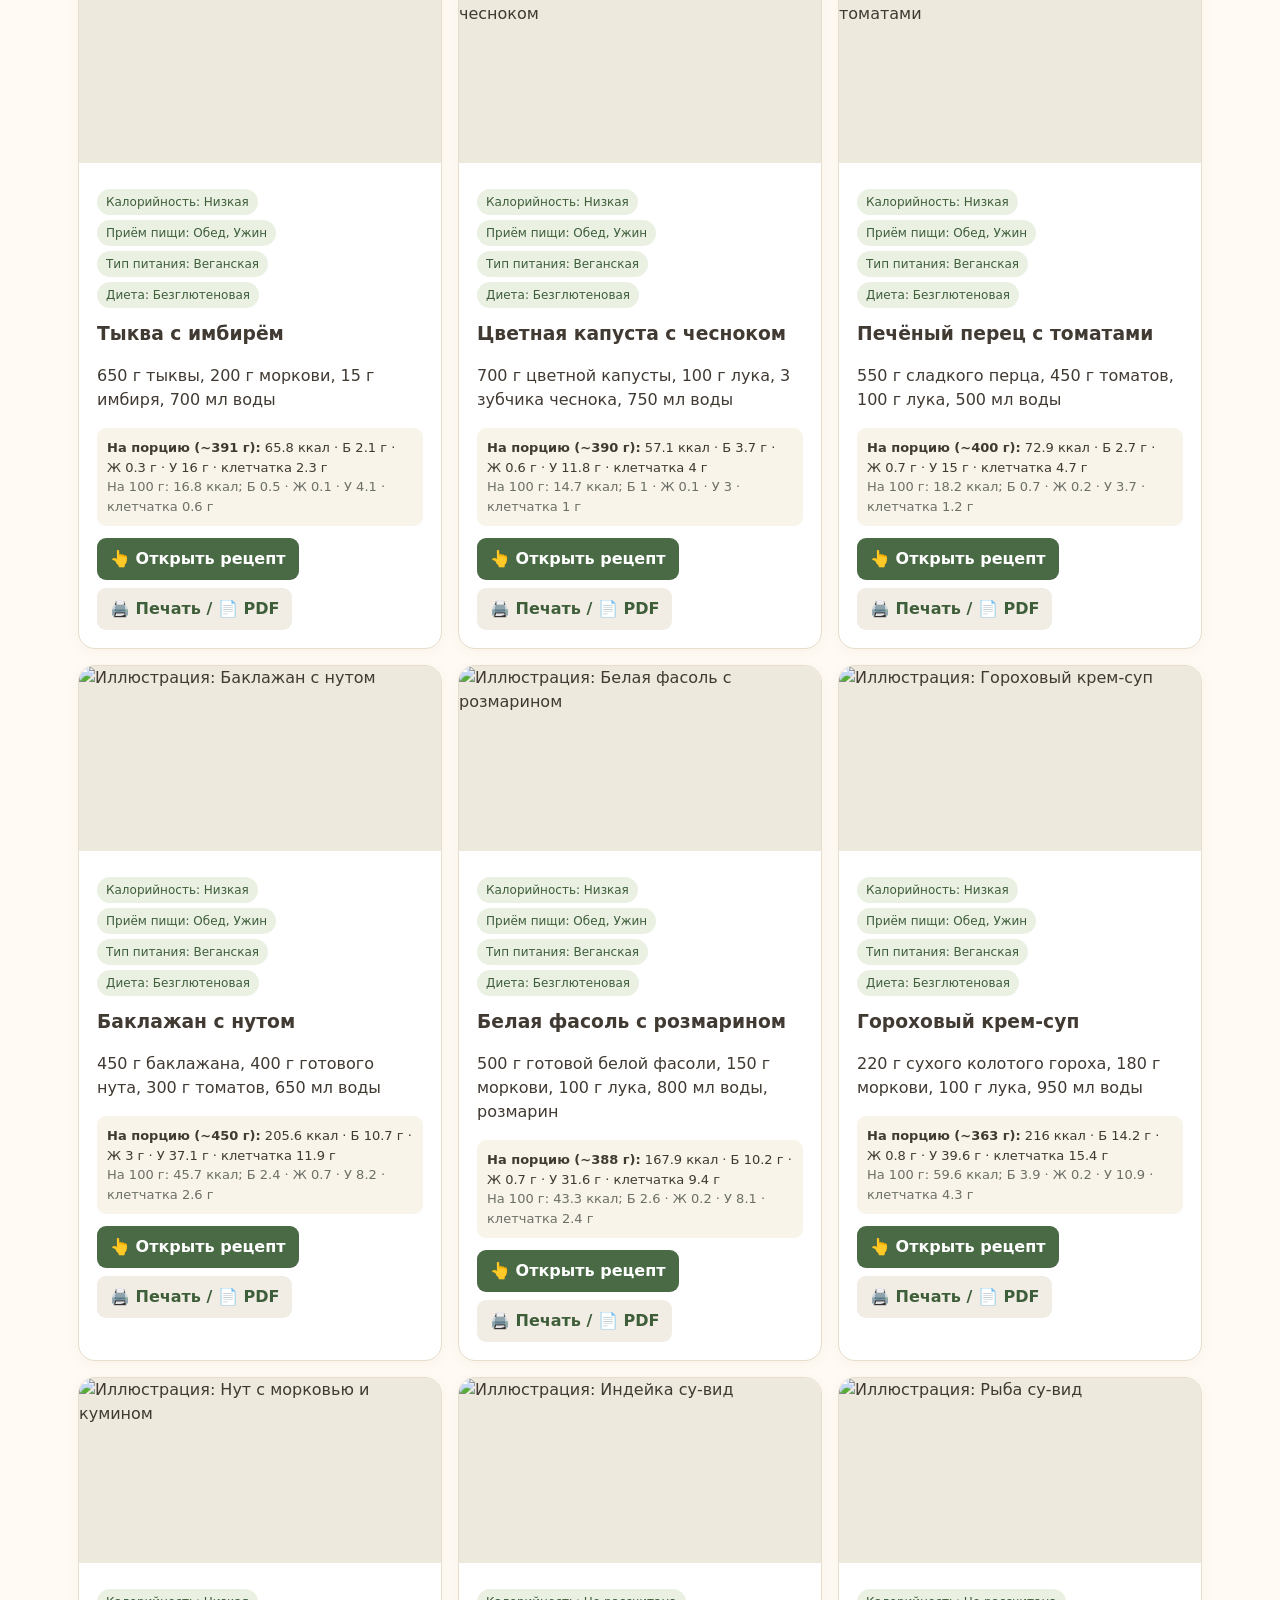
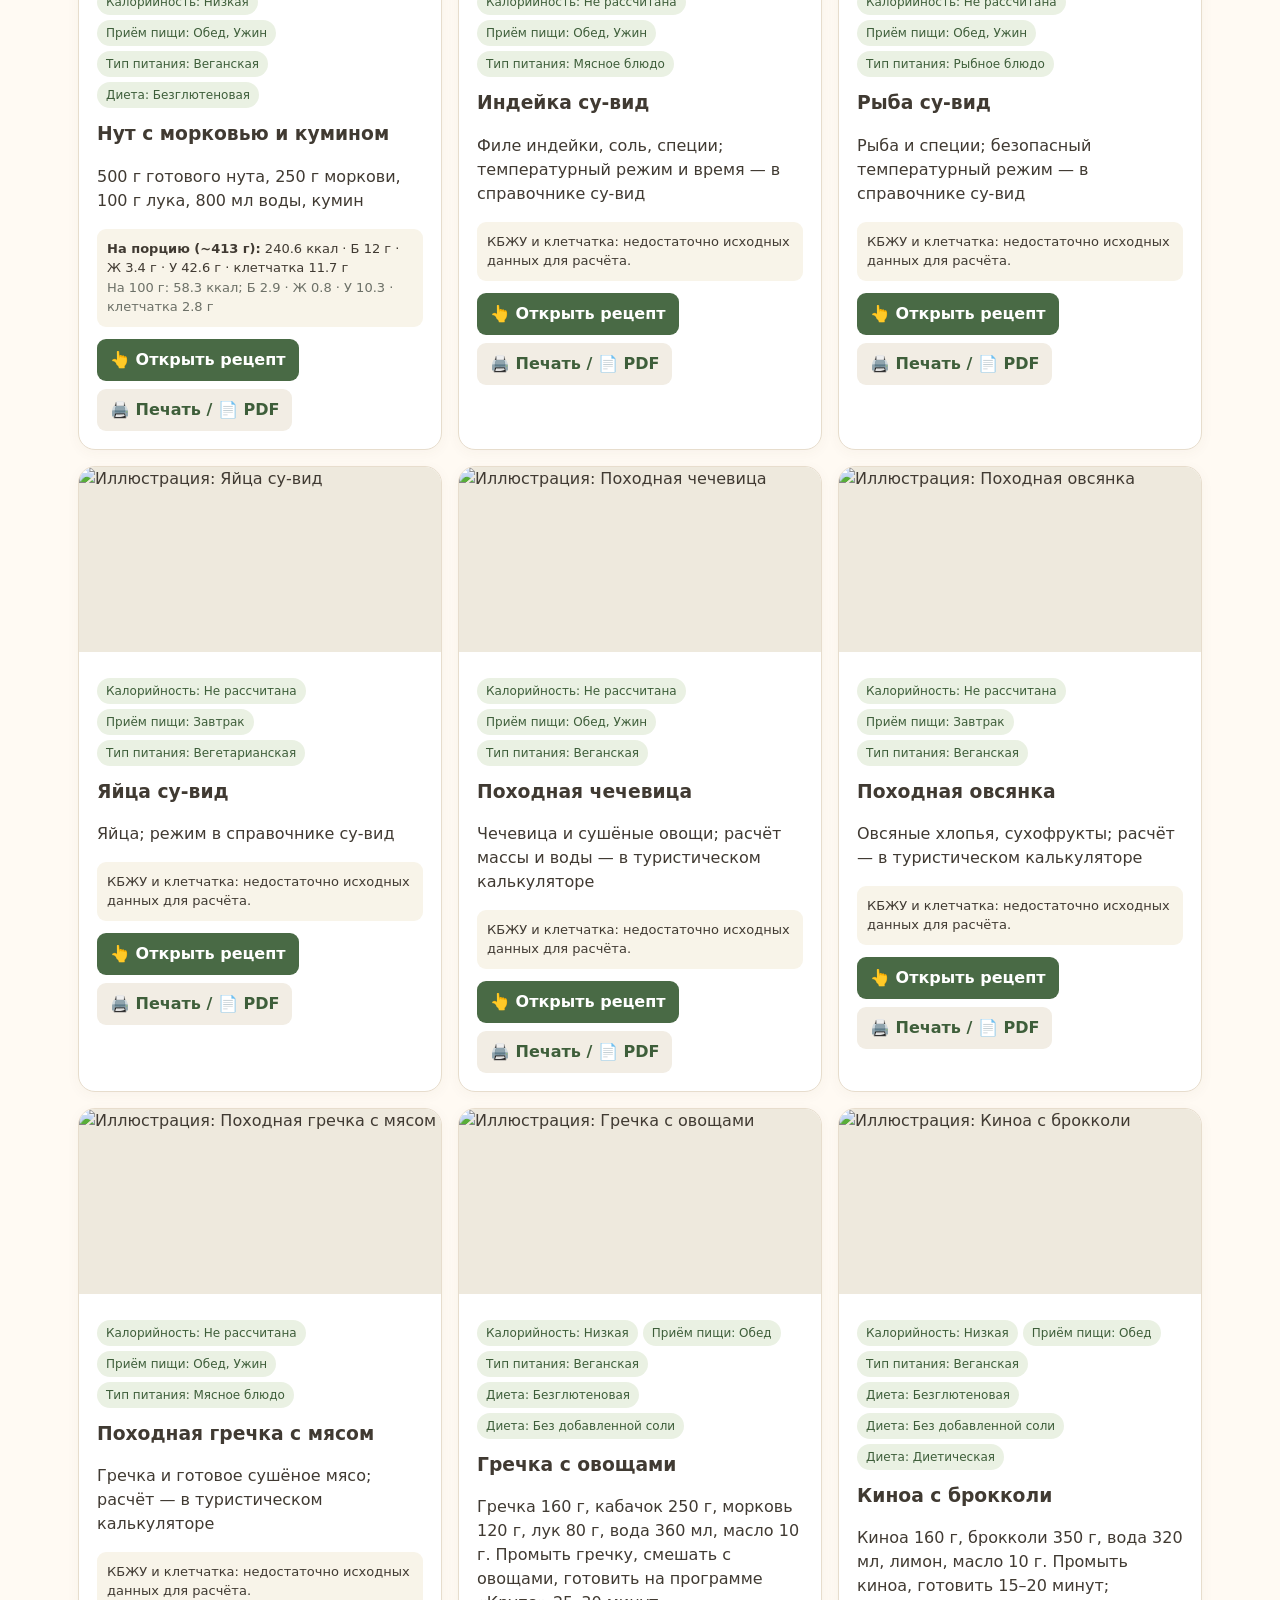
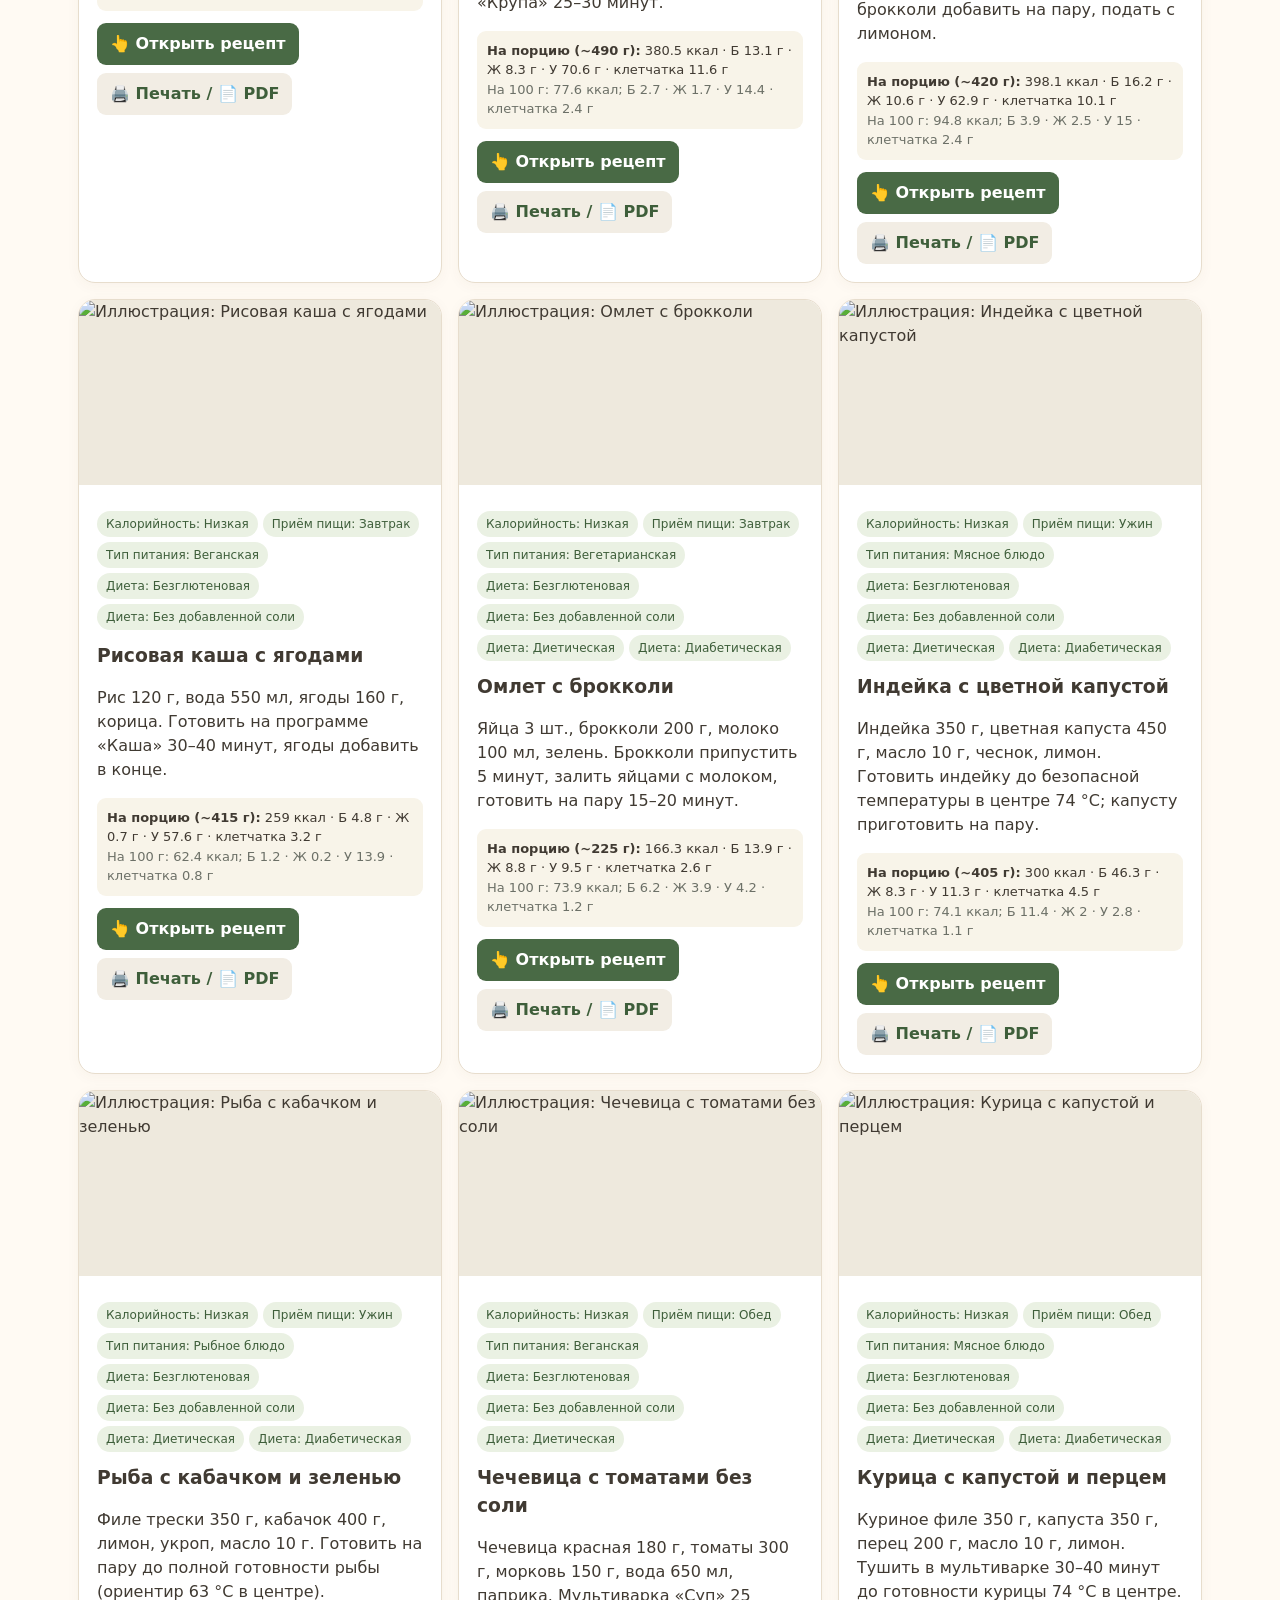
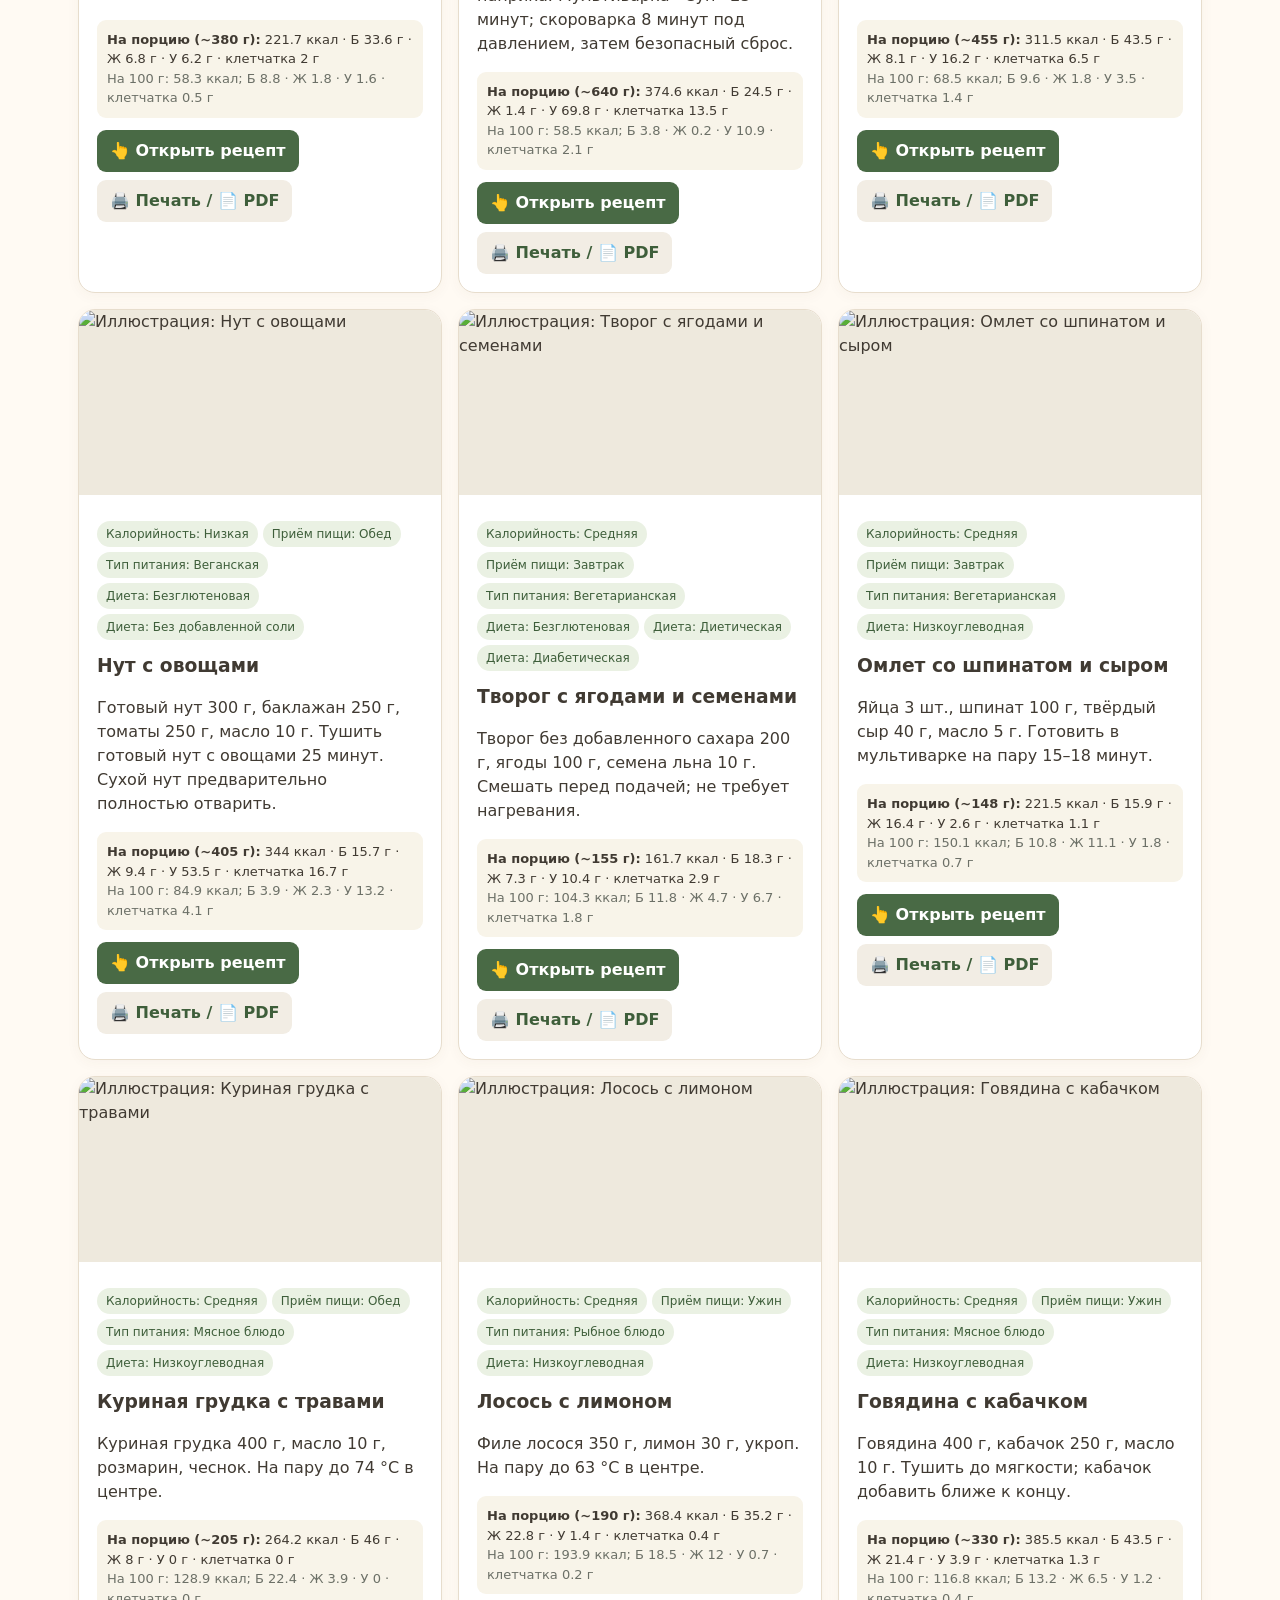
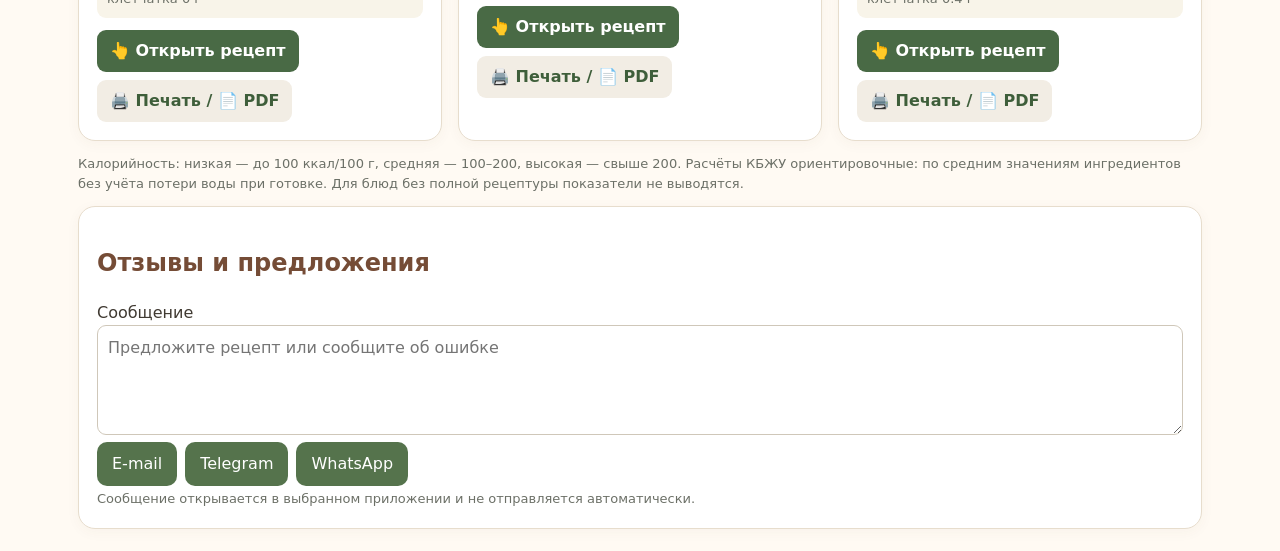
==== commit 19cc57e8: "Разрешить полноширинный подзаголовок главной страницы" ====
--- a/index.html
+++ b/index.html
@@ -1,2 +1,2 @@
-<!doctype html><html lang="ru"><head><meta charset="utf-8"><meta name="viewport" content="width=device-width,initial-scale=1"><title>Рецепты — кулинарная библиотека</title><link rel="stylesheet" href="./assets/site.css"><style>.hero{background:linear-gradient(90deg,#fff5e8e8,#fff7e6c9),url('https://images.unsplash.com/photo-1498837167922-ddd27525d352?auto=format&fit=crop&w=1400&q=75') center/cover}</style></head><body><header class="hero"><h1>Рецепты</h1><p>Кулинарная библиотека: супы-пюре, су-вид, туристический рацион и диетические блюда. Подбор по продуктам и принципам питания.</p><nav><a href="./soups/">Супы-пюре</a><a href="./sous-vide/">Су-вид</a><a href="./tourism/">Туризм</a><a href="./diets/">Диеты</a><a href="./menu/">Меню на неделю</a></nav></header><main><section class="panel"><h2>Мастер недельного меню</h2><p>Автоматический подбор блюд и объединённый список покупок.</p><a class="link" href="./menu/">Создать меню на 7 дней</a></section><section class="panel"><h2>Поиск рецептов</h2><div class="filters"><label>Продукт или название<input id="q" placeholder="Чечевица, брокколи…"></label><label>Принцип питания<select id="diet"><option value="">Любой</option><option>веганское</option><option>вегетарианское</option><option>обычное</option><option>мясное</option><option>рыбное</option><option>диетическая</option><option>диабетическая</option><option>безглютеновая</option><option>бессолевая</option><option>низкоуглеводная</option></select></label><label>Калорийность<select id="cal"><option value="">Любая</option><option>низкая</option><option>средняя</option><option>высокая</option></select></label><label>Приём пищи<select id="meal"><option value="">Любой</option><option>завтрак</option><option>обед</option><option>ужин</option></select></label><label>Раздел<select id="section"><option value="">Все</option><option value="супы">Супы-пюре</option><option value="су-вид">Су-вид</option><option value="туризм">Туризм</option><option value="диеты">Диетические блюда</option></select></label></div></section><section class="panel"><h2>Принципы питания</h2><div id="dietButtons" class="diet-buttons"></div><p id="dietExplain" class="diet-explain">Наведите курсор или нажмите на категорию.</p></section><div id="categoryToggle"></div><p id="count" class="muted"></p><section id="cards" class="cards"></section><p class="muted">Калорийность: низкая — до 100 ккал/100 г, средняя — 100–200, высокая — свыше 200. Расчёты КБЖУ ориентировочные: по средним значениям ингредиентов без учёта потери воды при готовке. Для блюд без полной рецептуры показатели не выводятся.</p><section class="panel feedback"><h2>Отзывы и предложения</h2><label for="feedback">Сообщение</label><textarea id="feedback" placeholder="Предложите рецепт или сообщите об ошибке"></textarea><div class="actions"><button onclick="sendFeedback('email')">E-mail</button><button onclick="sendFeedback('telegram')">Telegram</button><button onclick="sendFeedback('whatsapp')">WhatsApp</button></div><small>Сообщение открывается в выбранном приложении и не отправляется автоматически.</small></section></main><script src="./assets/recipes-data.js"></script><script src="./assets/recipe-ui.js"></script><script>function sendFeedback(type){const msg=document.getElementById('feedback').value.trim();if(!msg){alert('Сначала напишите сообщение');return}const body='Отзыв о сайте «Рецепты»:\n'+msg;if(type==='email')location.href='mailto:vdlimar@gmail.com?subject='+encodeURIComponent('Отзыв о сайте Рецепты')+'&body='+encodeURIComponent(body);if(type==='telegram')window.open('https://t.me/share/url?url='+encodeURIComponent(location.origin+location.pathname)+'&text='+encodeURIComponent(body),'_blank','noopener');if(type==='whatsapp')window.open('https://api.whatsapp.com/send?text='+encodeURIComponent(body),'_blank','noopener')}const principles={веганское:'Исключаются все продукты животного происхождения. Контролируйте белок, витамин B12, железо, кальций и йод.',вегетарианское:'Исключаются мясо и рыба; молочные продукты и яйца допустимы в лакто-ово-варианте. Важны белок, железо и B12.',диетическая:'Сбалансированный рацион по индивидуальной энергетической потребности: овощи, цельные крупы, достаточный белок, умеренность в насыщенных жирах и добавленном сахаре.',диабетическая:'Учитывайте общее количество углеводов и размер порций, предпочитайте клетчатку и минимально обработанные продукты. «Без сахара» не означает «без углеводов». Подбор индивидуален.',безглютеновая:'Исключаются пшеница, рожь, ячмень и продукты с их глютеном. При целиакии необходим контроль перекрёстного загрязнения и сертифицированные ингредиенты.',низкоуглеводная:'Ограничение углеводов, но не обязательно их полное исключение. Даже яйца, сыр и овощи содержат небольшие количества углеводов. Строгая кетогенная диета требует отдельного контроля и не подходит всем, особенно при лечении диабета.',бессолевая:'Готовить без добавления поваренной соли, выбирать продукты с низким содержанием натрия. Это не означает полного отсутствия натрия. Калиевые заменители соли требуют осторожности при заболеваниях почек.',туристическая:'Оценивать калорийность, белок, вес, воду, топливо, срок хранения и безопасность упаковки. Герметичный пакет сам по себе не делает еду безопасной при комнатной температуре.'};
+<!doctype html><html lang="ru"><head><meta charset="utf-8"><meta name="viewport" content="width=device-width,initial-scale=1"><title>Рецепты — кулинарная библиотека</title><link rel="stylesheet" href="./assets/site.css"><style>.hero{background:linear-gradient(90deg,#fff5e8e8,#fff7e6c9),url('https://images.unsplash.com/photo-1498837167922-ddd27525d352?auto=format&fit=crop&w=1400&q=75') center/cover}</style></head><body><header class="hero"><h1>Рецепты</h1><p class="hero-subtitle">Кулинарная библиотека: супы-пюре, су-вид, туристический рацион и диетические блюда. Подбор по продуктам и принципам питания.</p><nav><a href="./soups/">Супы-пюре</a><a href="./sous-vide/">Су-вид</a><a href="./tourism/">Туризм</a><a href="./diets/">Диеты</a><a href="./menu/">Меню на неделю</a></nav></header><main><section class="panel"><h2>Мастер недельного меню</h2><p>Автоматический подбор блюд и объединённый список покупок.</p><a class="link" href="./menu/">Создать меню на 7 дней</a></section><section class="panel"><h2>Поиск рецептов</h2><div class="filters"><label>Продукт или название<input id="q" placeholder="Чечевица, брокколи…"></label><label>Принцип питания<select id="diet"><option value="">Любой</option><option>веганское</option><option>вегетарианское</option><option>обычное</option><option>мясное</option><option>рыбное</option><option>диетическая</option><option>диабетическая</option><option>безглютеновая</option><option>бессолевая</option><option>низкоуглеводная</option></select></label><label>Калорийность<select id="cal"><option value="">Любая</option><option>низкая</option><option>средняя</option><option>высокая</option></select></label><label>Приём пищи<select id="meal"><option value="">Любой</option><option>завтрак</option><option>обед</option><option>ужин</option></select></label><label>Раздел<select id="section"><option value="">Все</option><option value="супы">Супы-пюре</option><option value="су-вид">Су-вид</option><option value="туризм">Туризм</option><option value="диеты">Диетические блюда</option></select></label></div></section><section class="panel"><h2>Принципы питания</h2><div id="dietButtons" class="diet-buttons"></div><p id="dietExplain" class="diet-explain">Наведите курсор или нажмите на категорию.</p></section><div id="categoryToggle"></div><p id="count" class="muted"></p><section id="cards" class="cards"></section><p class="muted">Калорийность: низкая — до 100 ккал/100 г, средняя — 100–200, высокая — свыше 200. Расчёты КБЖУ ориентировочные: по средним значениям ингредиентов без учёта потери воды при готовке. Для блюд без полной рецептуры показатели не выводятся.</p><section class="panel feedback"><h2>Отзывы и предложения</h2><label for="feedback">Сообщение</label><textarea id="feedback" placeholder="Предложите рецепт или сообщите об ошибке"></textarea><div class="actions"><button onclick="sendFeedback('email')">E-mail</button><button onclick="sendFeedback('telegram')">Telegram</button><button onclick="sendFeedback('whatsapp')">WhatsApp</button></div><small>Сообщение открывается в выбранном приложении и не отправляется автоматически.</small></section></main><script src="./assets/recipes-data.js"></script><script src="./assets/recipe-ui.js"></script><script>function sendFeedback(type){const msg=document.getElementById('feedback').value.trim();if(!msg){alert('Сначала напишите сообщение');return}const body='Отзыв о сайте «Рецепты»:\n'+msg;if(type==='email')location.href='mailto:vdlimar@gmail.com?subject='+encodeURIComponent('Отзыв о сайте Рецепты')+'&body='+encodeURIComponent(body);if(type==='telegram')window.open('https://t.me/share/url?url='+encodeURIComponent(location.origin+location.pathname)+'&text='+encodeURIComponent(body),'_blank','noopener');if(type==='whatsapp')window.open('https://api.whatsapp.com/send?text='+encodeURIComponent(body),'_blank','noopener')}const principles={веганское:'Исключаются все продукты животного происхождения. Контролируйте белок, витамин B12, железо, кальций и йод.',вегетарианское:'Исключаются мясо и рыба; молочные продукты и яйца допустимы в лакто-ово-варианте. Важны белок, железо и B12.',диетическая:'Сбалансированный рацион по индивидуальной энергетической потребности: овощи, цельные крупы, достаточный белок, умеренность в насыщенных жирах и добавленном сахаре.',диабетическая:'Учитывайте общее количество углеводов и размер порций, предпочитайте клетчатку и минимально обработанные продукты. «Без сахара» не означает «без углеводов». Подбор индивидуален.',безглютеновая:'Исключаются пшеница, рожь, ячмень и продукты с их глютеном. При целиакии необходим контроль перекрёстного загрязнения и сертифицированные ингредиенты.',низкоуглеводная:'Ограничение углеводов, но не обязательно их полное исключение. Даже яйца, сыр и овощи содержат небольшие количества углеводов. Строгая кетогенная диета требует отдельного контроля и не подходит всем, особенно при лечении диабета.',бессолевая:'Готовить без добавления поваренной соли, выбирать продукты с низким содержанием натрия. Это не означает полного отсутствия натрия. Калиевые заменители соли требуют осторожности при заболеваниях почек.',туристическая:'Оценивать калорийность, белок, вес, воду, топливо, срок хранения и безопасность упаковки. Герметичный пакет сам по себе не делает еду безопасной при комнатной температуре.'};
 const data=window.RECIPES_DATA;const $=id=>document.getElementById(id);const escapeHtml=x=>String(x).replace(/[&<>"']/g,c=>({'&':'&amp;','<':'&lt;','>':'&gt;','"':'&quot;',"'":'&#39;'}[c]));function nutrition(r){if(!r.nutrition)return '<div class="nutr">КБЖУ и клетчатка: недостаточно исходных данных для расчёта.</div>';let n=r.nutrition.perPortion;return '<div class="nutr"><b>На порцию (~'+r.nutrition.portionG+' г):</b> '+n[0]+' ккал · Б '+n[1]+' г · Ж '+n[2]+' г · У '+n[3]+' г · клетчатка '+n[4]+' г<br><small>На 100 г: '+r.nutrition.per100[0]+' ккал; Б '+r.nutrition.per100[1]+' · Ж '+r.nutrition.per100[2]+' · У '+r.nutrition.per100[3]+' · клетчатка '+r.nutrition.per100[4]+' г</small></div>'}function draw(){let q=$('q').value.toLowerCase().trim(),diet=$('diet').value,cal=$('cal').value,meal=$('meal').value,section=$('section').value;let a=data.filter(x=>(x.name+' '+x.ingredients).toLowerCase().includes(q)&&(!diet||diet==='обычное'||x.diet===diet||(diet==='вегетарианское'&&x.diet==='веганское')||x.tags.includes(diet))&&(!cal||x.cal===cal)&&(!meal||x.meal.includes(meal))&&(!section||x.section===section));$('count').textContent='Найдено: '+a.length;$('cards').innerHTML=a.map(x=>'<article class="card"><img loading="lazy" src="'+x.image+'" alt="Иллюстрация: '+escapeHtml(x.name)+'"><div class="inside">'+window.RECIPES_UI.tags(x)+'<h3>'+escapeHtml(x.name)+'</h3><p>'+escapeHtml(x.formula)+'</p>'+nutrition(x)+window.RECIPES_UI.actions(x,'./')+'</div></article>').join('')||'<p>Подходящих блюд не найдено.</p>'}const buttons=$('dietButtons');Object.entries(principles).forEach(([name,desc])=>{let b=document.createElement('button');b.textContent=name;b.title=desc;b.onmouseenter=b.onfocus=()=>{$('dietExplain').textContent=desc};b.onclick=()=>{if(name==='туристическая'){$('section').value='туризм';$('diet').value=''}else{$('diet').value=name;$('section').value=''}$('dietExplain').textContent=desc;draw()};buttons.appendChild(b)});document.querySelectorAll('input,select').forEach(x=>x.addEventListener('input',draw));$('categoryToggle').innerHTML=window.RECIPES_UI.toggle();window.RECIPES_UI.initToggle();draw();</script></body></html>
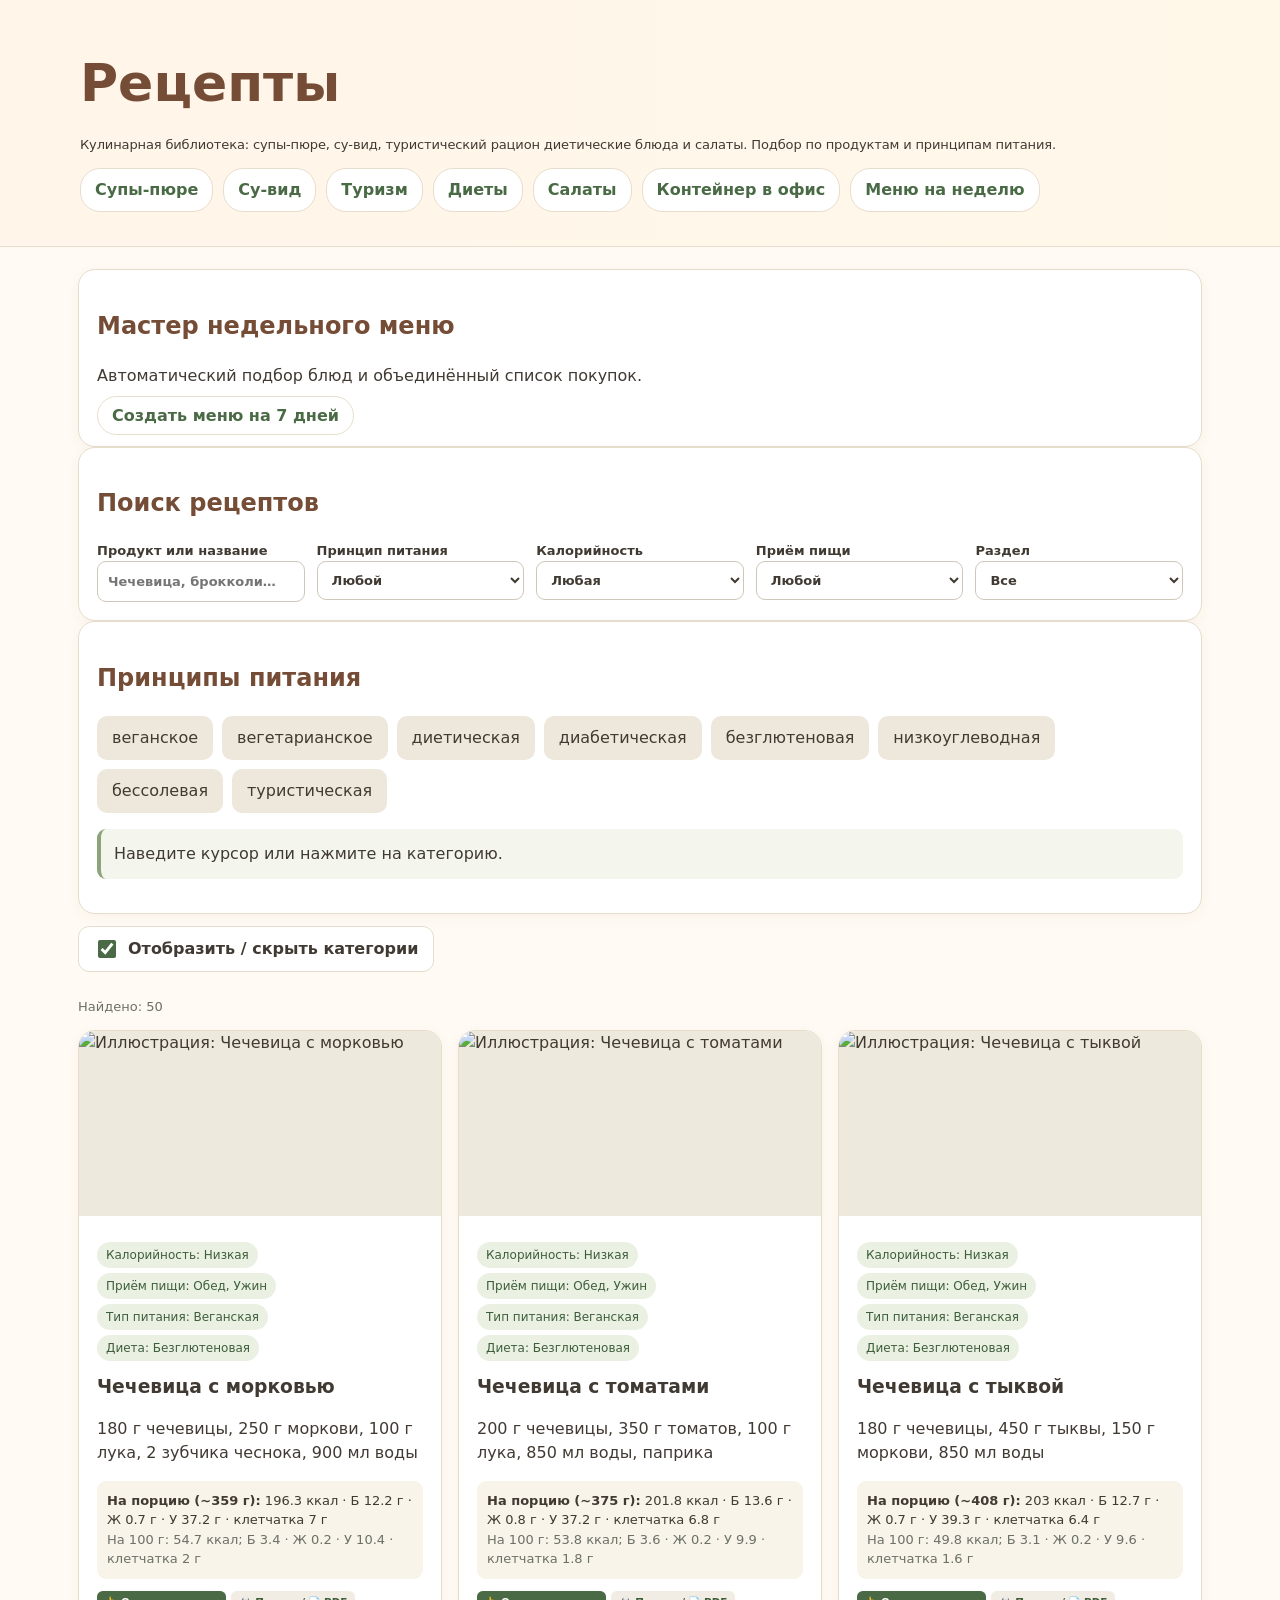
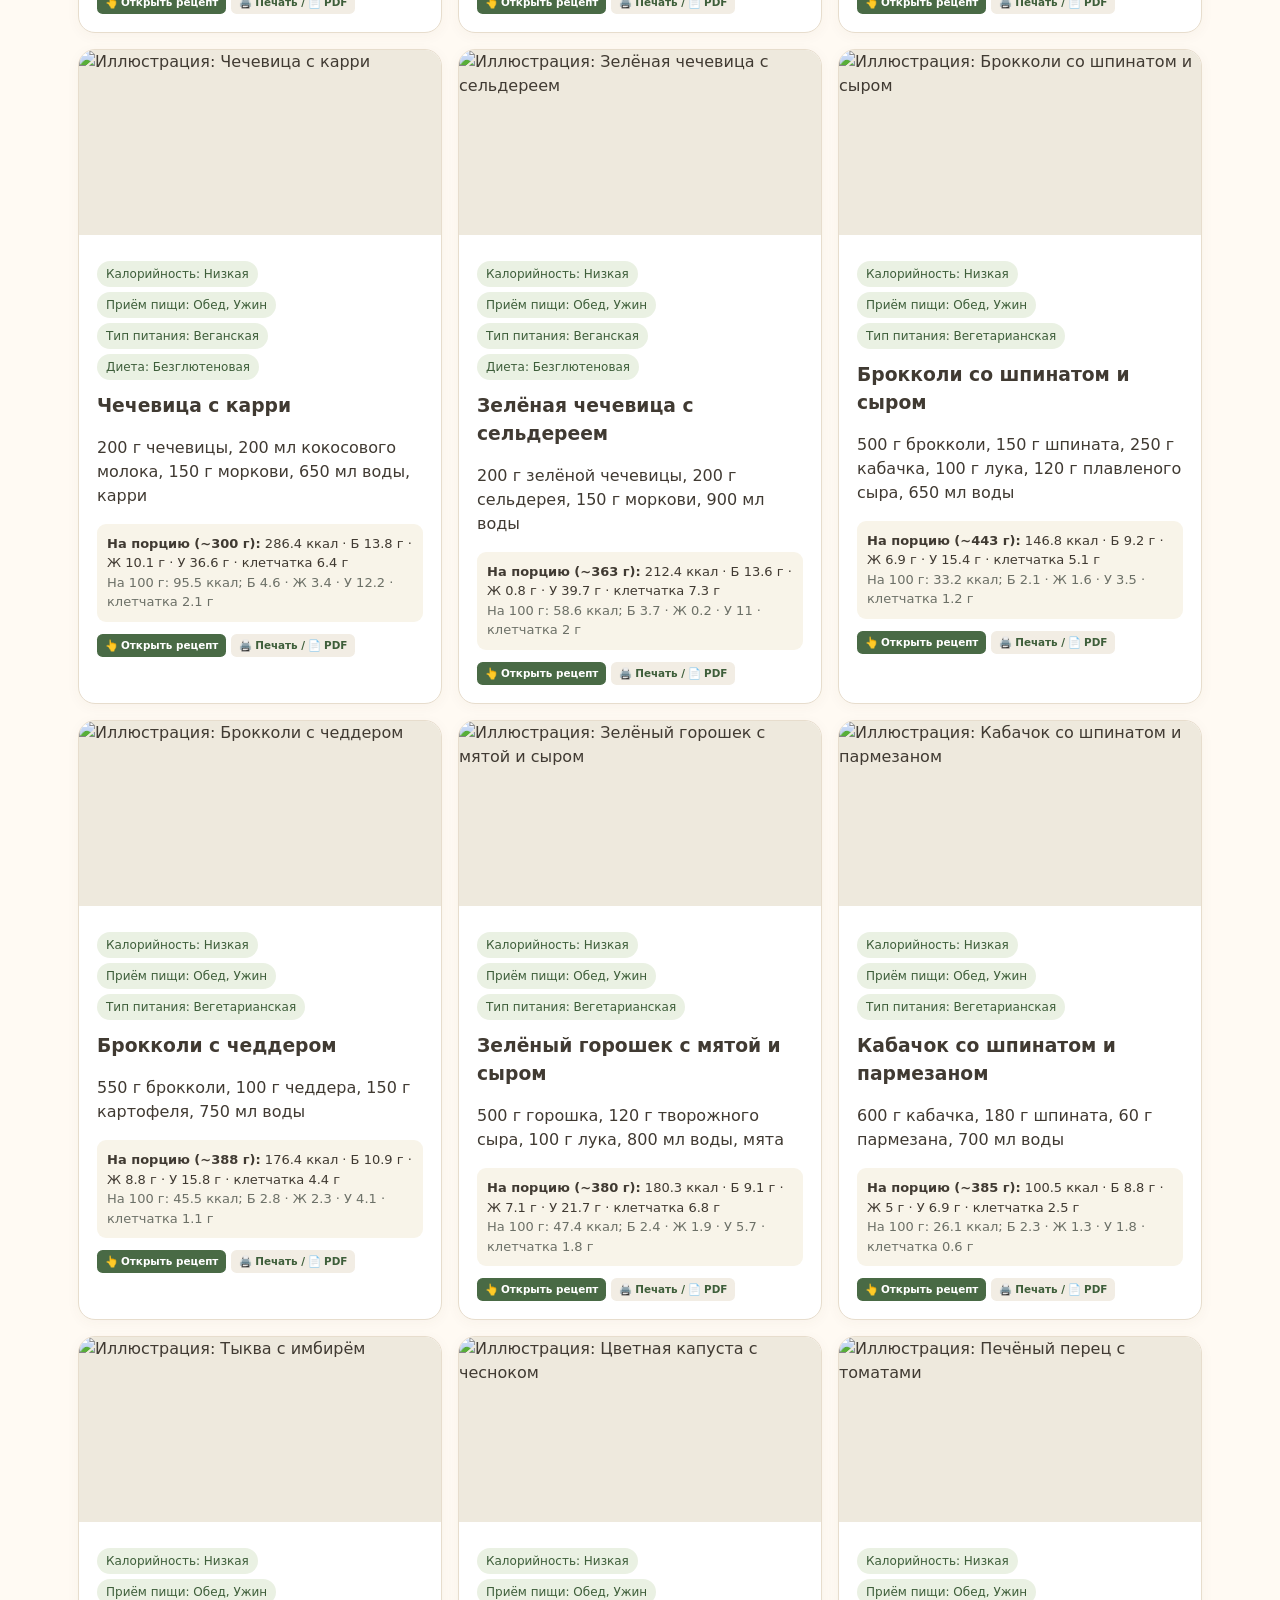
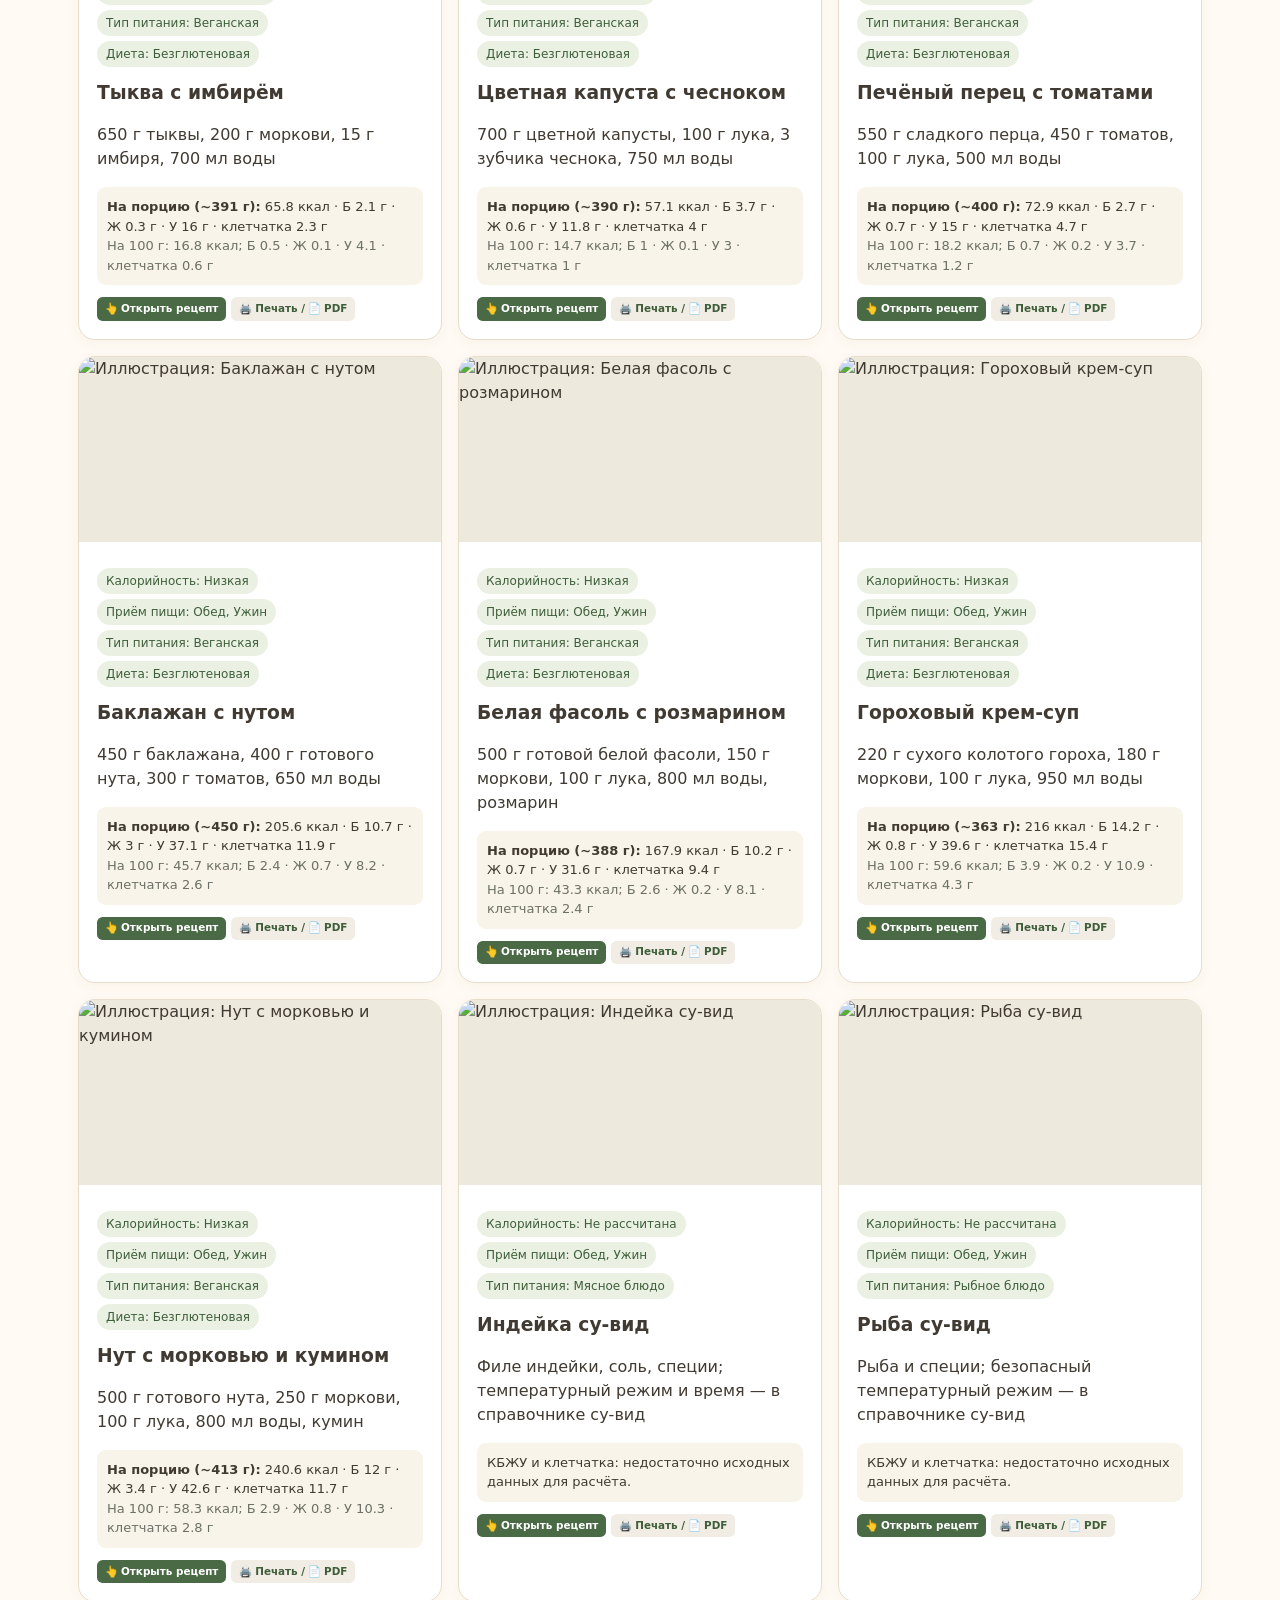
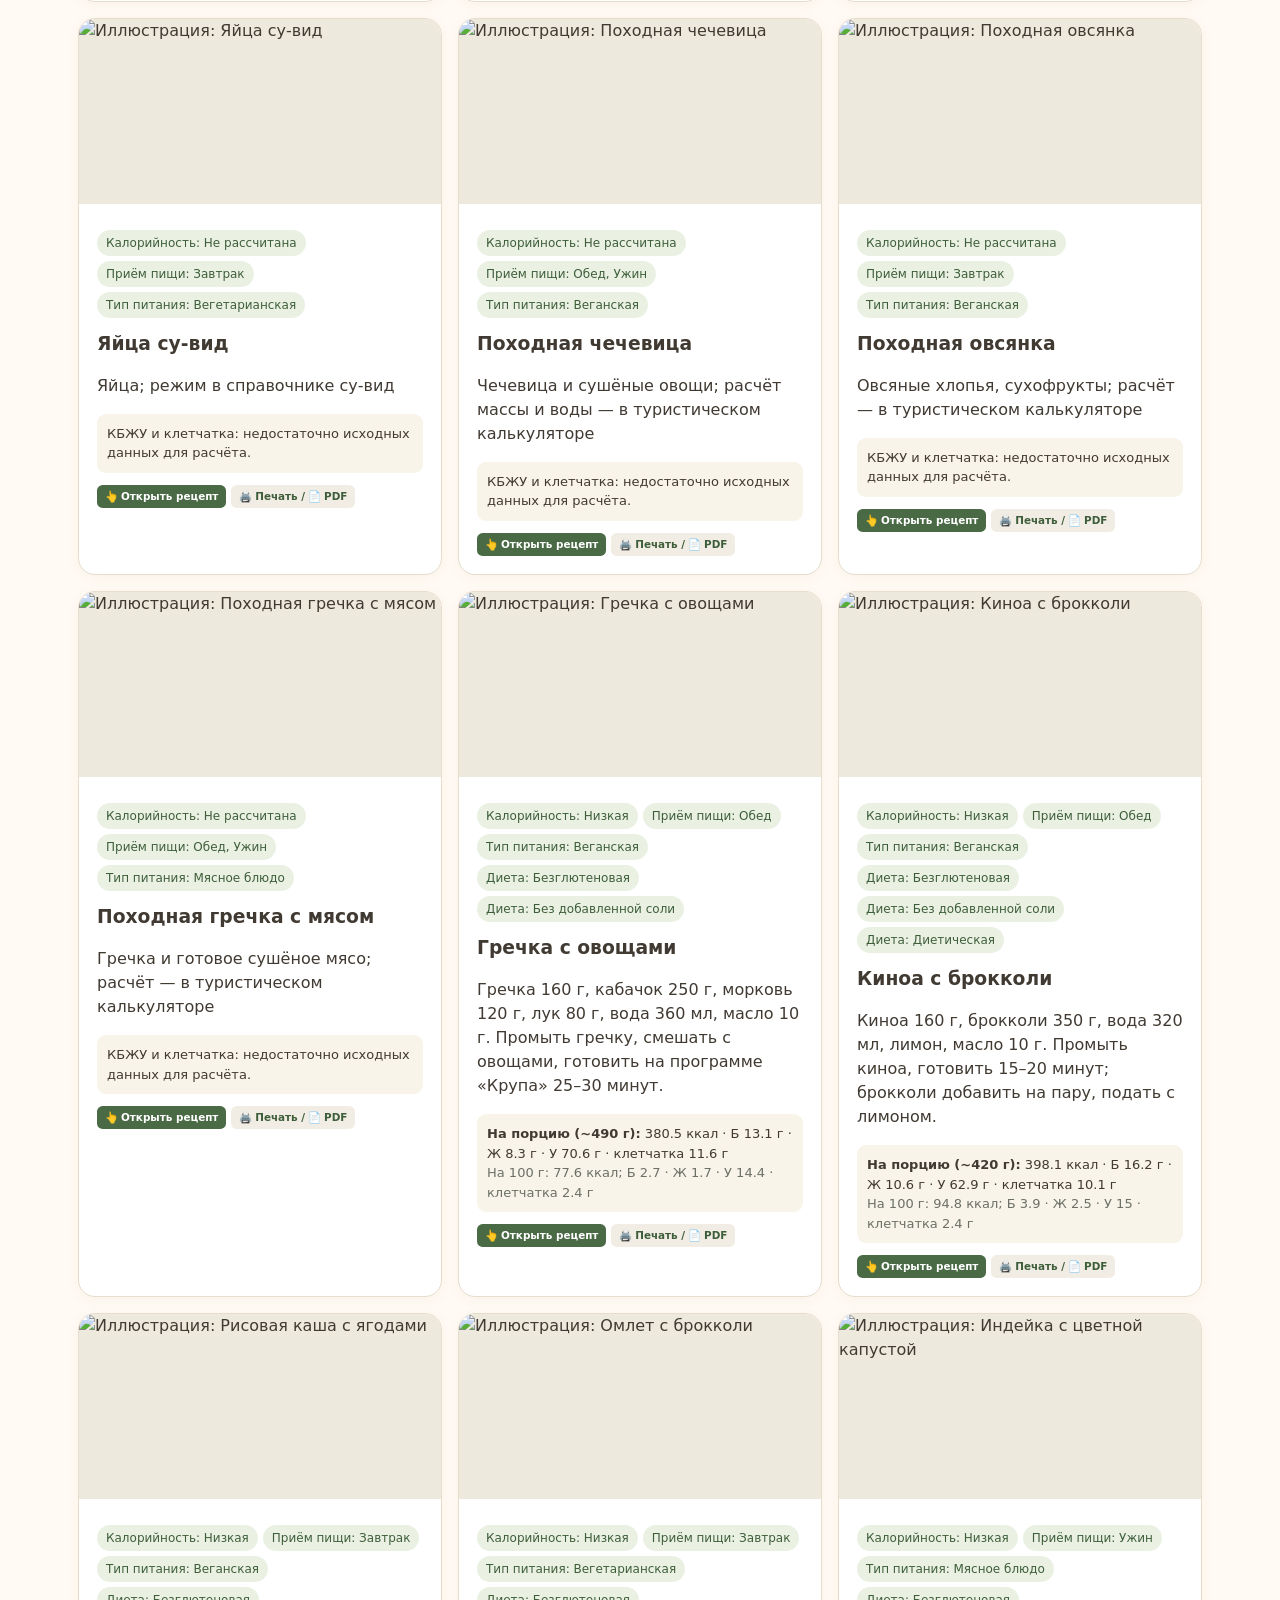
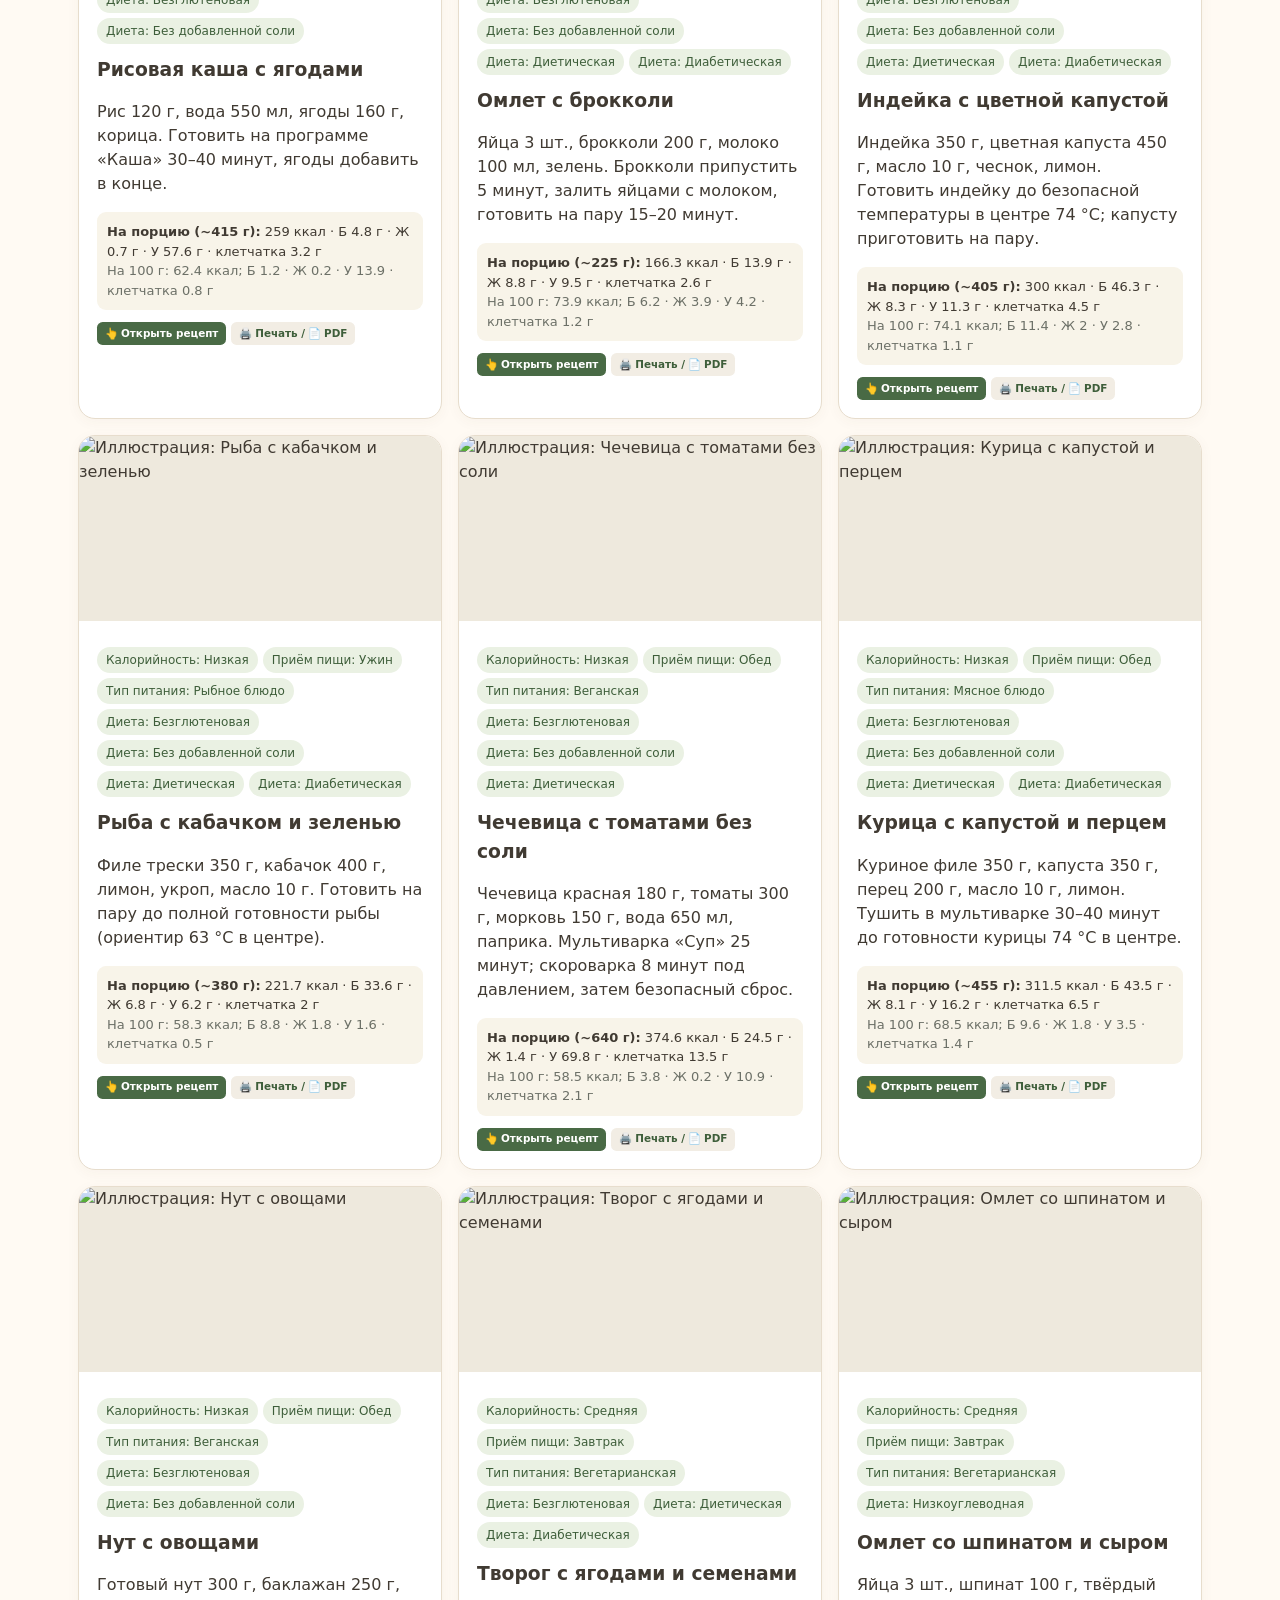
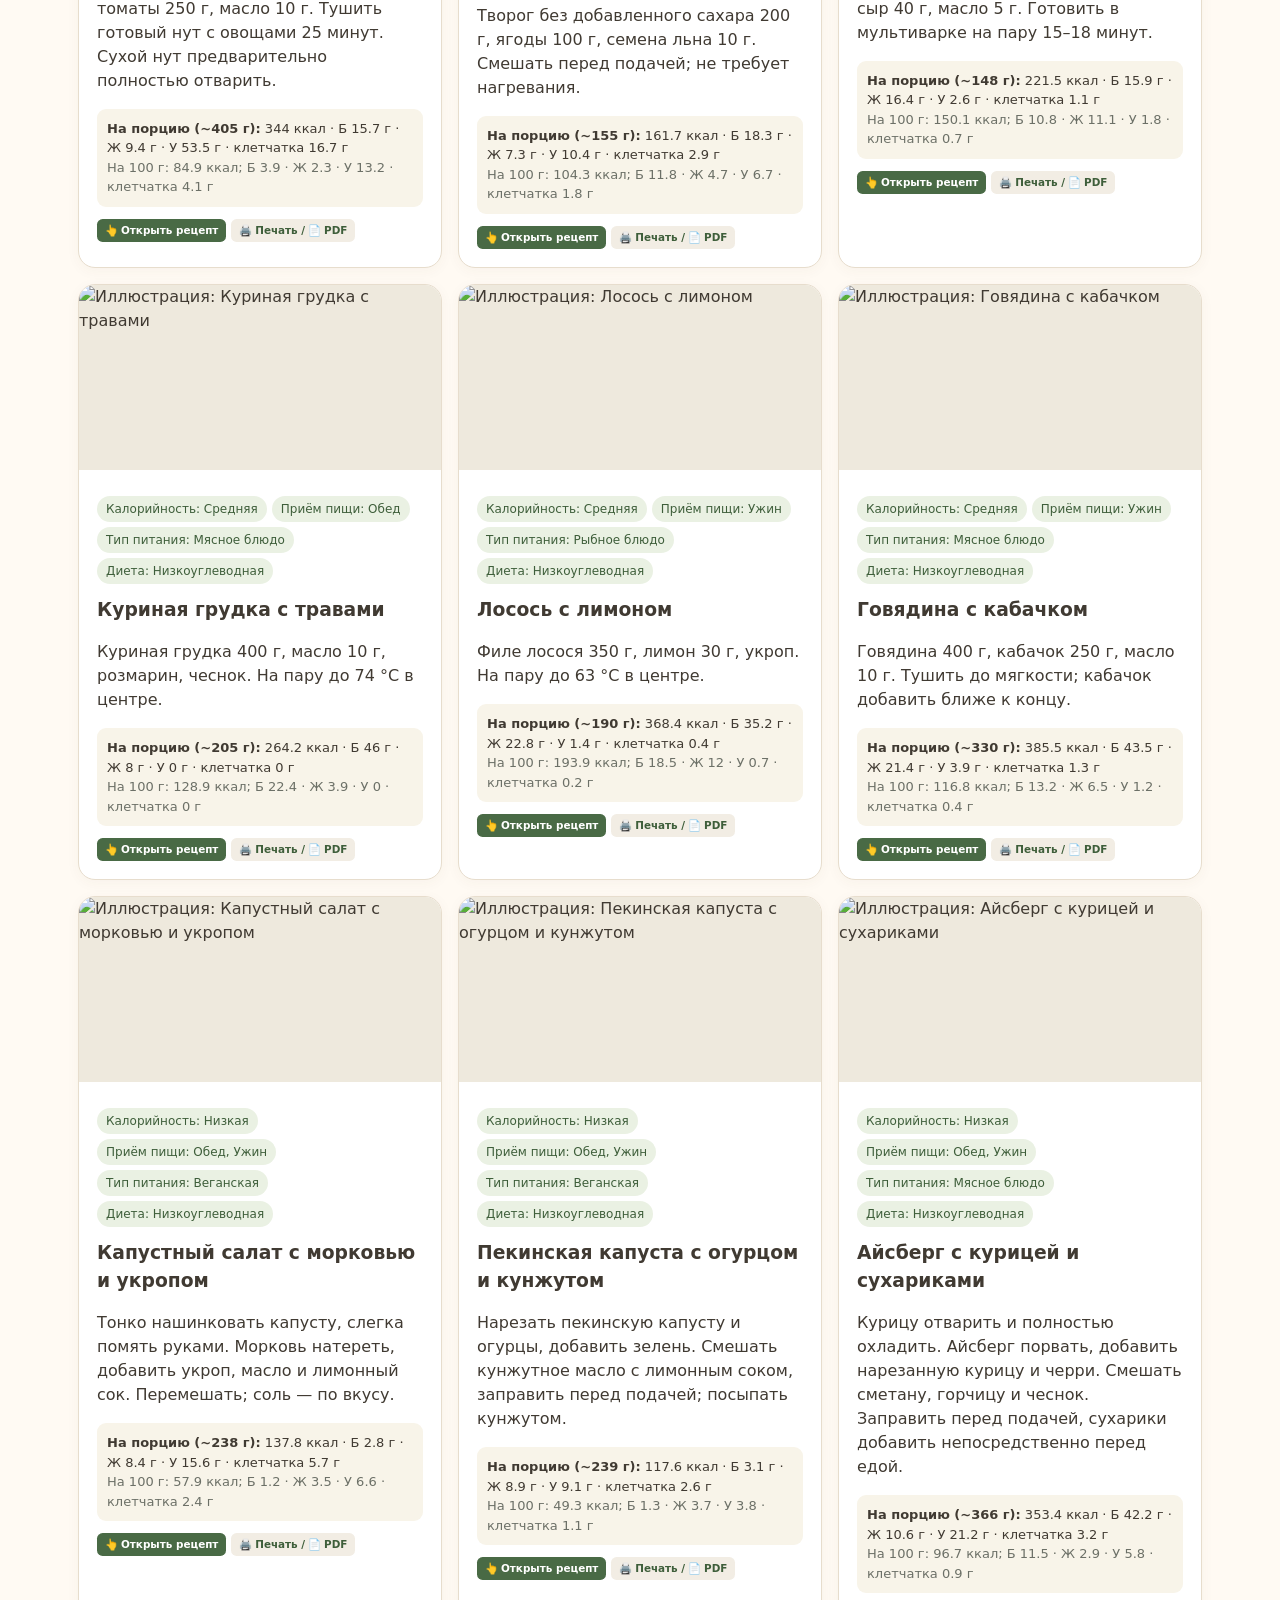
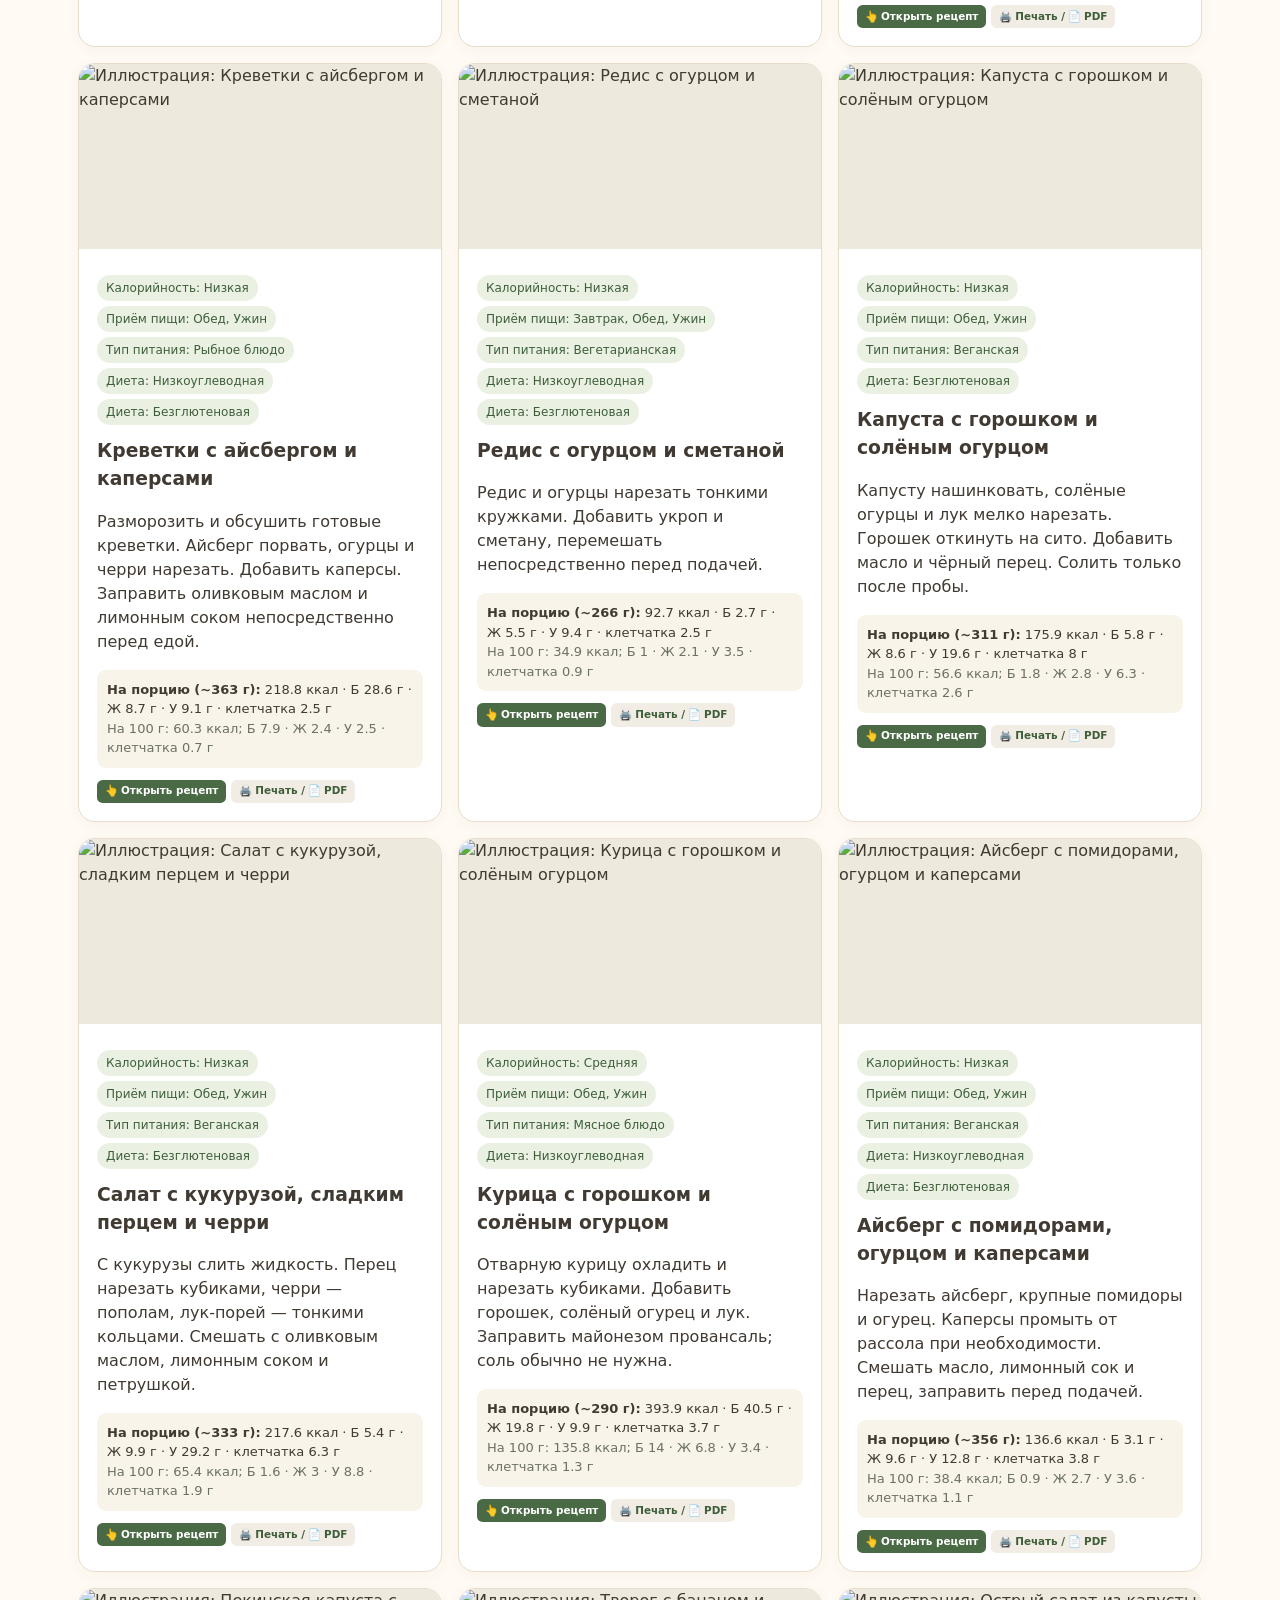
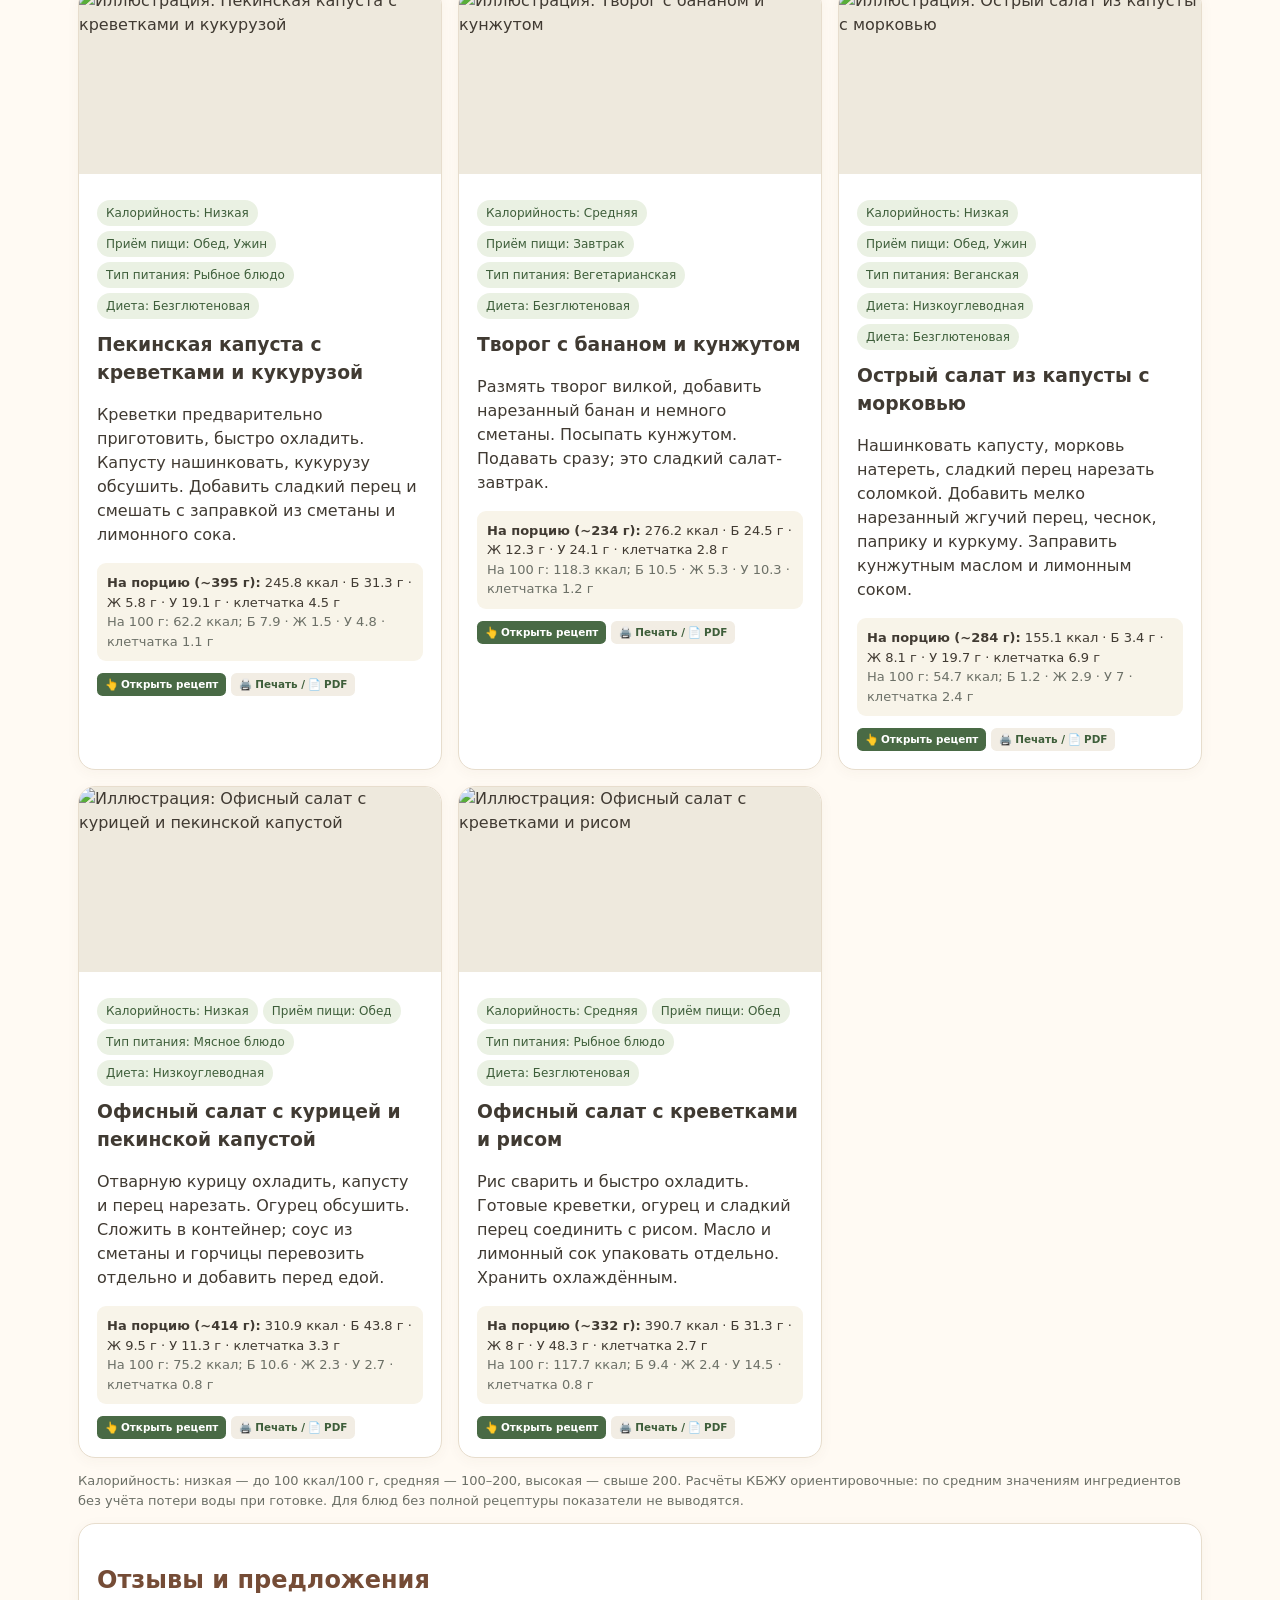
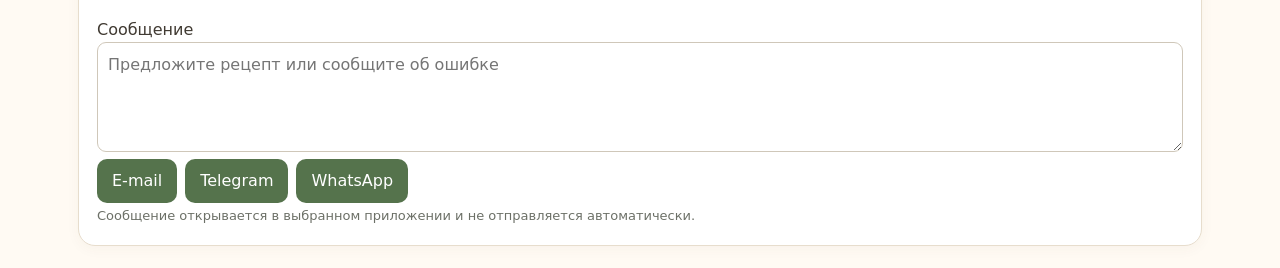
==== commit f175b266: "Добавить салаты и офисные блюда в навигацию, меню и документацию" ====
--- a/index.html
+++ b/index.html
@@ -1,2 +1,2 @@
-<!doctype html><html lang="ru"><head><meta charset="utf-8"><meta name="viewport" content="width=device-width,initial-scale=1"><title>Рецепты — кулинарная библиотека</title><link rel="stylesheet" href="./assets/site.css"><style>.hero{background:linear-gradient(90deg,#fff5e8e8,#fff7e6c9),url('https://images.unsplash.com/photo-1498837167922-ddd27525d352?auto=format&fit=crop&w=1400&q=75') center/cover}</style></head><body><header class="hero"><h1>Рецепты</h1><p class="hero-subtitle">Кулинарная библиотека: супы-пюре, су-вид, туристический рацион и диетические блюда. Подбор по продуктам и принципам питания.</p><nav><a href="./soups/">Супы-пюре</a><a href="./sous-vide/">Су-вид</a><a href="./tourism/">Туризм</a><a href="./diets/">Диеты</a><a href="./menu/">Меню на неделю</a></nav></header><main><section class="panel"><h2>Мастер недельного меню</h2><p>Автоматический подбор блюд и объединённый список покупок.</p><a class="link" href="./menu/">Создать меню на 7 дней</a></section><section class="panel"><h2>Поиск рецептов</h2><div class="filters"><label>Продукт или название<input id="q" placeholder="Чечевица, брокколи…"></label><label>Принцип питания<select id="diet"><option value="">Любой</option><option>веганское</option><option>вегетарианское</option><option>обычное</option><option>мясное</option><option>рыбное</option><option>диетическая</option><option>диабетическая</option><option>безглютеновая</option><option>бессолевая</option><option>низкоуглеводная</option></select></label><label>Калорийность<select id="cal"><option value="">Любая</option><option>низкая</option><option>средняя</option><option>высокая</option></select></label><label>Приём пищи<select id="meal"><option value="">Любой</option><option>завтрак</option><option>обед</option><option>ужин</option></select></label><label>Раздел<select id="section"><option value="">Все</option><option value="супы">Супы-пюре</option><option value="су-вид">Су-вид</option><option value="туризм">Туризм</option><option value="диеты">Диетические блюда</option></select></label></div></section><section class="panel"><h2>Принципы питания</h2><div id="dietButtons" class="diet-buttons"></div><p id="dietExplain" class="diet-explain">Наведите курсор или нажмите на категорию.</p></section><div id="categoryToggle"></div><p id="count" class="muted"></p><section id="cards" class="cards"></section><p class="muted">Калорийность: низкая — до 100 ккал/100 г, средняя — 100–200, высокая — свыше 200. Расчёты КБЖУ ориентировочные: по средним значениям ингредиентов без учёта потери воды при готовке. Для блюд без полной рецептуры показатели не выводятся.</p><section class="panel feedback"><h2>Отзывы и предложения</h2><label for="feedback">Сообщение</label><textarea id="feedback" placeholder="Предложите рецепт или сообщите об ошибке"></textarea><div class="actions"><button onclick="sendFeedback('email')">E-mail</button><button onclick="sendFeedback('telegram')">Telegram</button><button onclick="sendFeedback('whatsapp')">WhatsApp</button></div><small>Сообщение открывается в выбранном приложении и не отправляется автоматически.</small></section></main><script src="./assets/recipes-data.js"></script><script src="./assets/recipe-ui.js"></script><script>function sendFeedback(type){const msg=document.getElementById('feedback').value.trim();if(!msg){alert('Сначала напишите сообщение');return}const body='Отзыв о сайте «Рецепты»:\n'+msg;if(type==='email')location.href='mailto:vdlimar@gmail.com?subject='+encodeURIComponent('Отзыв о сайте Рецепты')+'&body='+encodeURIComponent(body);if(type==='telegram')window.open('https://t.me/share/url?url='+encodeURIComponent(location.origin+location.pathname)+'&text='+encodeURIComponent(body),'_blank','noopener');if(type==='whatsapp')window.open('https://api.whatsapp.com/send?text='+encodeURIComponent(body),'_blank','noopener')}const principles={веганское:'Исключаются все продукты животного происхождения. Контролируйте белок, витамин B12, железо, кальций и йод.',вегетарианское:'Исключаются мясо и рыба; молочные продукты и яйца допустимы в лакто-ово-варианте. Важны белок, железо и B12.',диетическая:'Сбалансированный рацион по индивидуальной энергетической потребности: овощи, цельные крупы, достаточный белок, умеренность в насыщенных жирах и добавленном сахаре.',диабетическая:'Учитывайте общее количество углеводов и размер порций, предпочитайте клетчатку и минимально обработанные продукты. «Без сахара» не означает «без углеводов». Подбор индивидуален.',безглютеновая:'Исключаются пшеница, рожь, ячмень и продукты с их глютеном. При целиакии необходим контроль перекрёстного загрязнения и сертифицированные ингредиенты.',низкоуглеводная:'Ограничение углеводов, но не обязательно их полное исключение. Даже яйца, сыр и овощи содержат небольшие количества углеводов. Строгая кетогенная диета требует отдельного контроля и не подходит всем, особенно при лечении диабета.',бессолевая:'Готовить без добавления поваренной соли, выбирать продукты с низким содержанием натрия. Это не означает полного отсутствия натрия. Калиевые заменители соли требуют осторожности при заболеваниях почек.',туристическая:'Оценивать калорийность, белок, вес, воду, топливо, срок хранения и безопасность упаковки. Герметичный пакет сам по себе не делает еду безопасной при комнатной температуре.'};
+<!doctype html><html lang="ru"><head><meta charset="utf-8"><meta name="viewport" content="width=device-width,initial-scale=1"><title>Рецепты — кулинарная библиотека</title><link rel="stylesheet" href="./assets/site.css"><style>.hero{background:linear-gradient(90deg,#fff5e8e8,#fff7e6c9),url('https://images.unsplash.com/photo-1498837167922-ddd27525d352?auto=format&fit=crop&w=1400&q=75') center/cover}</style></head><body><header class="hero"><h1>Рецепты</h1><p class="hero-subtitle">Кулинарная библиотека: супы-пюре, су-вид, туристический рацион диетические блюда и салаты. Подбор по продуктам и принципам питания.</p><nav><a href="./soups/">Супы-пюре</a><a href="./sous-vide/">Су-вид</a><a href="./tourism/">Туризм</a><a href="./diets/">Диеты</a><a href="./salads/">Салаты</a><a href="./office/">Контейнер в офис</a><a href="./menu/">Меню на неделю</a></nav></header><main><section class="panel"><h2>Мастер недельного меню</h2><p>Автоматический подбор блюд и объединённый список покупок.</p><a class="link" href="./menu/">Создать меню на 7 дней</a></section><section class="panel"><h2>Поиск рецептов</h2><div class="filters"><label>Продукт или название<input id="q" placeholder="Чечевица, брокколи…"></label><label>Принцип питания<select id="diet"><option value="">Любой</option><option>веганское</option><option>вегетарианское</option><option>обычное</option><option>мясное</option><option>рыбное</option><option>диетическая</option><option>диабетическая</option><option>безглютеновая</option><option>бессолевая</option><option>низкоуглеводная</option></select></label><label>Калорийность<select id="cal"><option value="">Любая</option><option>низкая</option><option>средняя</option><option>высокая</option></select></label><label>Приём пищи<select id="meal"><option value="">Любой</option><option>завтрак</option><option>обед</option><option>ужин</option></select></label><label>Раздел<select id="section"><option value="">Все</option><option value="супы">Супы-пюре</option><option value="су-вид">Су-вид</option><option value="туризм">Туризм</option><option value="диеты">Диетические блюда</option><option value="салаты">Салаты</option></select></label></div></section><section class="panel"><h2>Принципы питания</h2><div id="dietButtons" class="diet-buttons"></div><p id="dietExplain" class="diet-explain">Наведите курсор или нажмите на категорию.</p></section><div id="categoryToggle"></div><p id="count" class="muted"></p><section id="cards" class="cards"></section><p class="muted">Калорийность: низкая — до 100 ккал/100 г, средняя — 100–200, высокая — свыше 200. Расчёты КБЖУ ориентировочные: по средним значениям ингредиентов без учёта потери воды при готовке. Для блюд без полной рецептуры показатели не выводятся.</p><section class="panel feedback"><h2>Отзывы и предложения</h2><label for="feedback">Сообщение</label><textarea id="feedback" placeholder="Предложите рецепт или сообщите об ошибке"></textarea><div class="actions"><button onclick="sendFeedback('email')">E-mail</button><button onclick="sendFeedback('telegram')">Telegram</button><button onclick="sendFeedback('whatsapp')">WhatsApp</button></div><small>Сообщение открывается в выбранном приложении и не отправляется автоматически.</small></section></main><script src="./assets/recipes-data.js"></script><script src="./assets/recipe-ui.js"></script><script>function sendFeedback(type){const msg=document.getElementById('feedback').value.trim();if(!msg){alert('Сначала напишите сообщение');return}const body='Отзыв о сайте «Рецепты»:\n'+msg;if(type==='email')location.href='mailto:vdlimar@gmail.com?subject='+encodeURIComponent('Отзыв о сайте Рецепты')+'&body='+encodeURIComponent(body);if(type==='telegram')window.open('https://t.me/share/url?url='+encodeURIComponent(location.origin+location.pathname)+'&text='+encodeURIComponent(body),'_blank','noopener');if(type==='whatsapp')window.open('https://api.whatsapp.com/send?text='+encodeURIComponent(body),'_blank','noopener')}const principles={веганское:'Исключаются все продукты животного происхождения. Контролируйте белок, витамин B12, железо, кальций и йод.',вегетарианское:'Исключаются мясо и рыба; молочные продукты и яйца допустимы в лакто-ово-варианте. Важны белок, железо и B12.',диетическая:'Сбалансированный рацион по индивидуальной энергетической потребности: овощи, цельные крупы, достаточный белок, умеренность в насыщенных жирах и добавленном сахаре.',диабетическая:'Учитывайте общее количество углеводов и размер порций, предпочитайте клетчатку и минимально обработанные продукты. «Без сахара» не означает «без углеводов». Подбор индивидуален.',безглютеновая:'Исключаются пшеница, рожь, ячмень и продукты с их глютеном. При целиакии необходим контроль перекрёстного загрязнения и сертифицированные ингредиенты.',низкоуглеводная:'Ограничение углеводов, но не обязательно их полное исключение. Даже яйца, сыр и овощи содержат небольшие количества углеводов. Строгая кетогенная диета требует отдельного контроля и не подходит всем, особенно при лечении диабета.',бессолевая:'Готовить без добавления поваренной соли, выбирать продукты с низким содержанием натрия. Это не означает полного отсутствия натрия. Калиевые заменители соли требуют осторожности при заболеваниях почек.',туристическая:'Оценивать калорийность, белок, вес, воду, топливо, срок хранения и безопасность упаковки. Герметичный пакет сам по себе не делает еду безопасной при комнатной температуре.'};
 const data=window.RECIPES_DATA;const $=id=>document.getElementById(id);const escapeHtml=x=>String(x).replace(/[&<>"']/g,c=>({'&':'&amp;','<':'&lt;','>':'&gt;','"':'&quot;',"'":'&#39;'}[c]));function nutrition(r){if(!r.nutrition)return '<div class="nutr">КБЖУ и клетчатка: недостаточно исходных данных для расчёта.</div>';let n=r.nutrition.perPortion;return '<div class="nutr"><b>На порцию (~'+r.nutrition.portionG+' г):</b> '+n[0]+' ккал · Б '+n[1]+' г · Ж '+n[2]+' г · У '+n[3]+' г · клетчатка '+n[4]+' г<br><small>На 100 г: '+r.nutrition.per100[0]+' ккал; Б '+r.nutrition.per100[1]+' · Ж '+r.nutrition.per100[2]+' · У '+r.nutrition.per100[3]+' · клетчатка '+r.nutrition.per100[4]+' г</small></div>'}function draw(){let q=$('q').value.toLowerCase().trim(),diet=$('diet').value,cal=$('cal').value,meal=$('meal').value,section=$('section').value;let a=data.filter(x=>(x.name+' '+x.ingredients).toLowerCase().includes(q)&&(!diet||diet==='обычное'||x.diet===diet||(diet==='вегетарианское'&&x.diet==='веганское')||x.tags.includes(diet))&&(!cal||x.cal===cal)&&(!meal||x.meal.includes(meal))&&(!section||x.section===section));$('count').textContent='Найдено: '+a.length;$('cards').innerHTML=a.map(x=>'<article class="card"><img loading="lazy" src="'+x.image+'" alt="Иллюстрация: '+escapeHtml(x.name)+'"><div class="inside">'+window.RECIPES_UI.tags(x)+'<h3>'+escapeHtml(x.name)+'</h3><p>'+escapeHtml(x.formula)+'</p>'+nutrition(x)+window.RECIPES_UI.actions(x,'./')+'</div></article>').join('')||'<p>Подходящих блюд не найдено.</p>'}const buttons=$('dietButtons');Object.entries(principles).forEach(([name,desc])=>{let b=document.createElement('button');b.textContent=name;b.title=desc;b.onmouseenter=b.onfocus=()=>{$('dietExplain').textContent=desc};b.onclick=()=>{if(name==='туристическая'){$('section').value='туризм';$('diet').value=''}else{$('diet').value=name;$('section').value=''}$('dietExplain').textContent=desc;draw()};buttons.appendChild(b)});document.querySelectorAll('input,select').forEach(x=>x.addEventListener('input',draw));$('categoryToggle').innerHTML=window.RECIPES_UI.toggle();window.RECIPES_UI.initToggle();draw();</script></body></html>
--- a/assets/site.css
+++ b/assets/site.css
@@ -1,3 +1,21 @@
 :root{font-family:system-ui,-apple-system,"Segoe UI",sans-serif;color:#403a32;background:#fffaf3;--ink:#403a32;--green:#496a45;--cream:#fffaf3;--line:#e7ddcd}*{box-sizing:border-box}body{margin:0;background:var(--cream);color:var(--ink);line-height:1.5}a{color:var(--green)}header{background:linear-gradient(115deg,#fff4e2,#e7efdc);padding:34px max(20px,calc((100vw - 1120px)/2));border-bottom:1px solid var(--line)}header h1{font-size:clamp(32px,5vw,52px);margin:10px 0;color:#754c36}header p{max-width:760px}nav{display:flex;flex-wrap:wrap;gap:10px}nav a,.link{background:white;border:1px solid var(--line);border-radius:20px;padding:9px 14px;text-decoration:none;font-weight:650}main{max-width:1160px;padding:22px 18px;margin:auto}h2{color:#754c36}.cards,.grid{display:grid;grid-template-columns:repeat(auto-fit,minmax(min(100%,280px),1fr));gap:16px}.card,.panel,.day{background:white;border:1px solid var(--line);border-radius:17px;overflow:hidden;box-shadow:0 3px 14px #5540260b}.card img{width:100%;height:185px;object-fit:cover;display:block;background:#eee9dd}.inside,.panel,.day{padding:18px}.card h3{margin:8px 0}.tag{display:inline-block;font-size:12px;background:#eaf1e3;color:#3e5e3a;border-radius:15px;padding:4px 9px;margin:3px}.muted,small{color:#6c7067;font-size:13px}.filters{display:grid;grid-template-columns:repeat(auto-fit,minmax(170px,1fr));gap:12px}.filters label{display:block;font-weight:600;font-size:13px}input,select,textarea{width:100%;max-width:100%;padding:10px;border:1px solid #cfc7b9;border-radius:9px;background:white;color:var(--ink);font:inherit}button{cursor:pointer;border:0;border-radius:10px;background:#55734c;color:white;padding:10px 15px;font:inherit}button:focus-visible,a:focus-visible,input:focus-visible,select:focus-visible{outline:3px solid #b08a4b;outline-offset:2px}.diet-buttons{display:flex;gap:9px;flex-wrap:wrap}.diet-buttons button{background:#eee8dc;color:#403a32}.diet-buttons button:hover,.diet-buttons button:focus{background:#55734c;color:white}.diet-explain,.warn{padding:13px;border-left:4px solid #8da47b;background:#f4f6ed;border-radius:9px}.feedback textarea{min-height:110px}.actions{display:flex;gap:8px;flex-wrap:wrap}.nutr{font-size:13px;background:#f8f4e9;border-radius:9px;padding:10px;margin:12px 0}.meal{padding:10px 0;border-top:1px solid var(--line)}.checks{display:flex;flex-wrap:wrap;gap:8px}.checks label{border:1px solid var(--line);border-radius:22px;padding:8px 12px}.checks input{width:auto}.site-home{position:fixed;right:14px;bottom:14px;z-index:20;background:white;padding:10px 14px;border-radius:24px;box-shadow:0 4px 20px #0002;text-decoration:none}@media(max-width:640px){header{padding:25px 18px}.card img{height:165px}}@media print{header,.noprint,.controls,.site-home{display:none!important}.card,.day{break-inside:avoid;box-shadow:none}}
 /* Recipe categories, navigation and printable recipe */
 .category-toggle{display:inline-flex;align-items:center;gap:9px;width:auto;margin:12px 0;padding:10px 15px;border:1px solid var(--line);border-radius:11px;background:white;color:var(--ink);cursor:pointer;font-weight:650}.category-toggle input{width:18px;height:18px;accent-color:var(--green)}.recipe-categories{display:flex;flex-wrap:wrap;gap:5px;margin:8px 0 12px}.recipe-categories .tag{margin:0}.recipe-actions{display:flex;flex-wrap:wrap;gap:8px;margin-top:12px}.recipe-actions a{display:inline-block;text-decoration:none;background:var(--green);color:#fff;border-radius:9px;padding:9px 13px;font-weight:650}.recipe-actions a.secondary-action{background:#f2ede4;color:#3e5e3a}.recipe-page{max-width:850px;margin:0 auto}.recipe-page .recipe-photo{display:block;width:100%;max-height:380px;object-fit:cover;border-radius:16px}.recipe-page .recipe-ingredients{width:100%;border-collapse:collapse}.recipe-page .recipe-ingredients th,.recipe-page .recipe-ingredients td{text-align:left;border-bottom:1px solid var(--line);padding:10px}.recipe-page .recipe-ingredients td:last-child{text-align:right;white-space:nowrap}.recipe-page .recipe-ingredients th:last-child{text-align:right}.recipe-page .recipe-meta{display:flex;gap:8px;flex-wrap:wrap}.recipe-page .recipe-meta span{padding:7px 11px;background:#eef1e8;border-radius:9px}.recipe-page .recipe-print{margin-top:18px}.categories-hidden .recipe-categories{display:none!important}@media print{.recipe-page header,.recipe-page nav,.recipe-page .recipe-print,.category-toggle,.site-home{display:none!important}.recipe-page .recipe-photo{max-height:180px}.recipe-page .panel{box-shadow:none;border:0;padding:10px 0}.recipe-page main{padding:0}.recipe-page h1{font-size:26px}.recipe-page .recipe-ingredients th,.recipe-page .recipe-ingredients td{padding:5px}}
+
+/* Wide-screen hero line; on narrow screens wrap naturally without overflow */
+.hero .hero-subtitle{max-width:none;width:max-content;max-width:100%;font-size:clamp(12px,1.08vw,16px);line-height:1.5;letter-spacing:-.012em}@media(min-width:1120px){.hero .hero-subtitle{white-space:nowrap;font-size:clamp(12px,1.02vw,16px)}}@media(max-width:1119px){.hero .hero-subtitle{width:auto;white-space:normal;overflow-wrap:normal}}.recipe-actions a{display:inline-flex;align-items:center;justify-content:center;gap:4px;white-space:nowrap}
+
+/* Compact recipe action buttons */
+.recipe-actions{gap:6px}.recipe-actions a{padding:6px 10px;font-size:13px;line-height:1.3;border-radius:7px;gap:3px}
+
+/* Recipe buttons: additional 20% reduction */
+.recipe-actions a{font-size:10.4px!important;padding:4.8px 8px!important;line-height:1.3!important;border-radius:5.6px!important;min-height:0!important;min-width:0!important}.recipe-actions{gap:4.8px!important}
+
+/* Compact heading for individual recipe pages */
+.recipe-page>header{padding:14px max(18px,calc((100vw - 850px)/2)) 18px}.recipe-page>header nav{gap:8px;align-items:center}.recipe-page>header nav a{font-size:12px;line-height:1.25;padding:6px 10px;border-radius:9px;font-weight:550}.recipe-page>header h1{font-size:clamp(22px,2.4vw,30px);line-height:1.2;margin:12px 0 0;font-weight:700;letter-spacing:-.02em}@media(max-width:540px){.recipe-page>header{padding:12px 16px 15px}.recipe-page>header h1{font-size:23px}.recipe-page>header nav a{font-size:12px;padding:5px 8px}}
+
+/* Fix recipe header width: the body is full-width, only content is constrained. */
+body.recipe-page{width:100%;max-width:none;margin:0}.recipe-page>header{width:100%;padding:16px max(20px,calc((100vw - 850px)/2)) 20px}.recipe-page>header nav{display:flex;flex-direction:row;flex-wrap:wrap;gap:8px;width:100%;max-width:850px}.recipe-page>header nav a{width:auto;max-width:none;white-space:nowrap;flex:0 0 auto}.recipe-page>header h1{max-width:850px;width:100%;font-size:clamp(22px,2.4vw,30px);line-height:1.2;overflow-wrap:break-word}.recipe-page>main{width:100%;max-width:886px;margin:0 auto;padding:22px 18px}@media(max-width:540px){.recipe-page>header{padding:12px 16px 15px}.recipe-page>main{padding:16px}}
+
+/* Recipe header: no viewport-dependent horizontal padding; centered inner container */
+body.recipe-page>header{box-sizing:border-box;width:100%;max-width:none;padding:18px 20px 20px!important}body.recipe-page>header .recipe-header-inner{width:100%;max-width:850px;margin:0 auto;min-width:0}body.recipe-page>header .recipe-header-inner nav{display:flex!important;flex-direction:row!important;flex-wrap:wrap!important;align-items:center;justify-content:flex-start;gap:8px;width:100%;max-width:none}body.recipe-page>header .recipe-header-inner nav a{display:inline-flex!important;flex:0 0 auto!important;width:auto!important;white-space:nowrap!important;font-size:12px;line-height:1.25;padding:7px 11px}body.recipe-page>header .recipe-header-inner h1{display:block;width:100%;max-width:none;margin:12px 0 0;font-size:clamp(22px,2.4vw,30px);line-height:1.2;word-break:normal;overflow-wrap:normal}body.recipe-page>main{width:100%;max-width:886px;margin-inline:auto}@media(max-width:540px){body.recipe-page>header{padding:12px 16px 15px!important}}
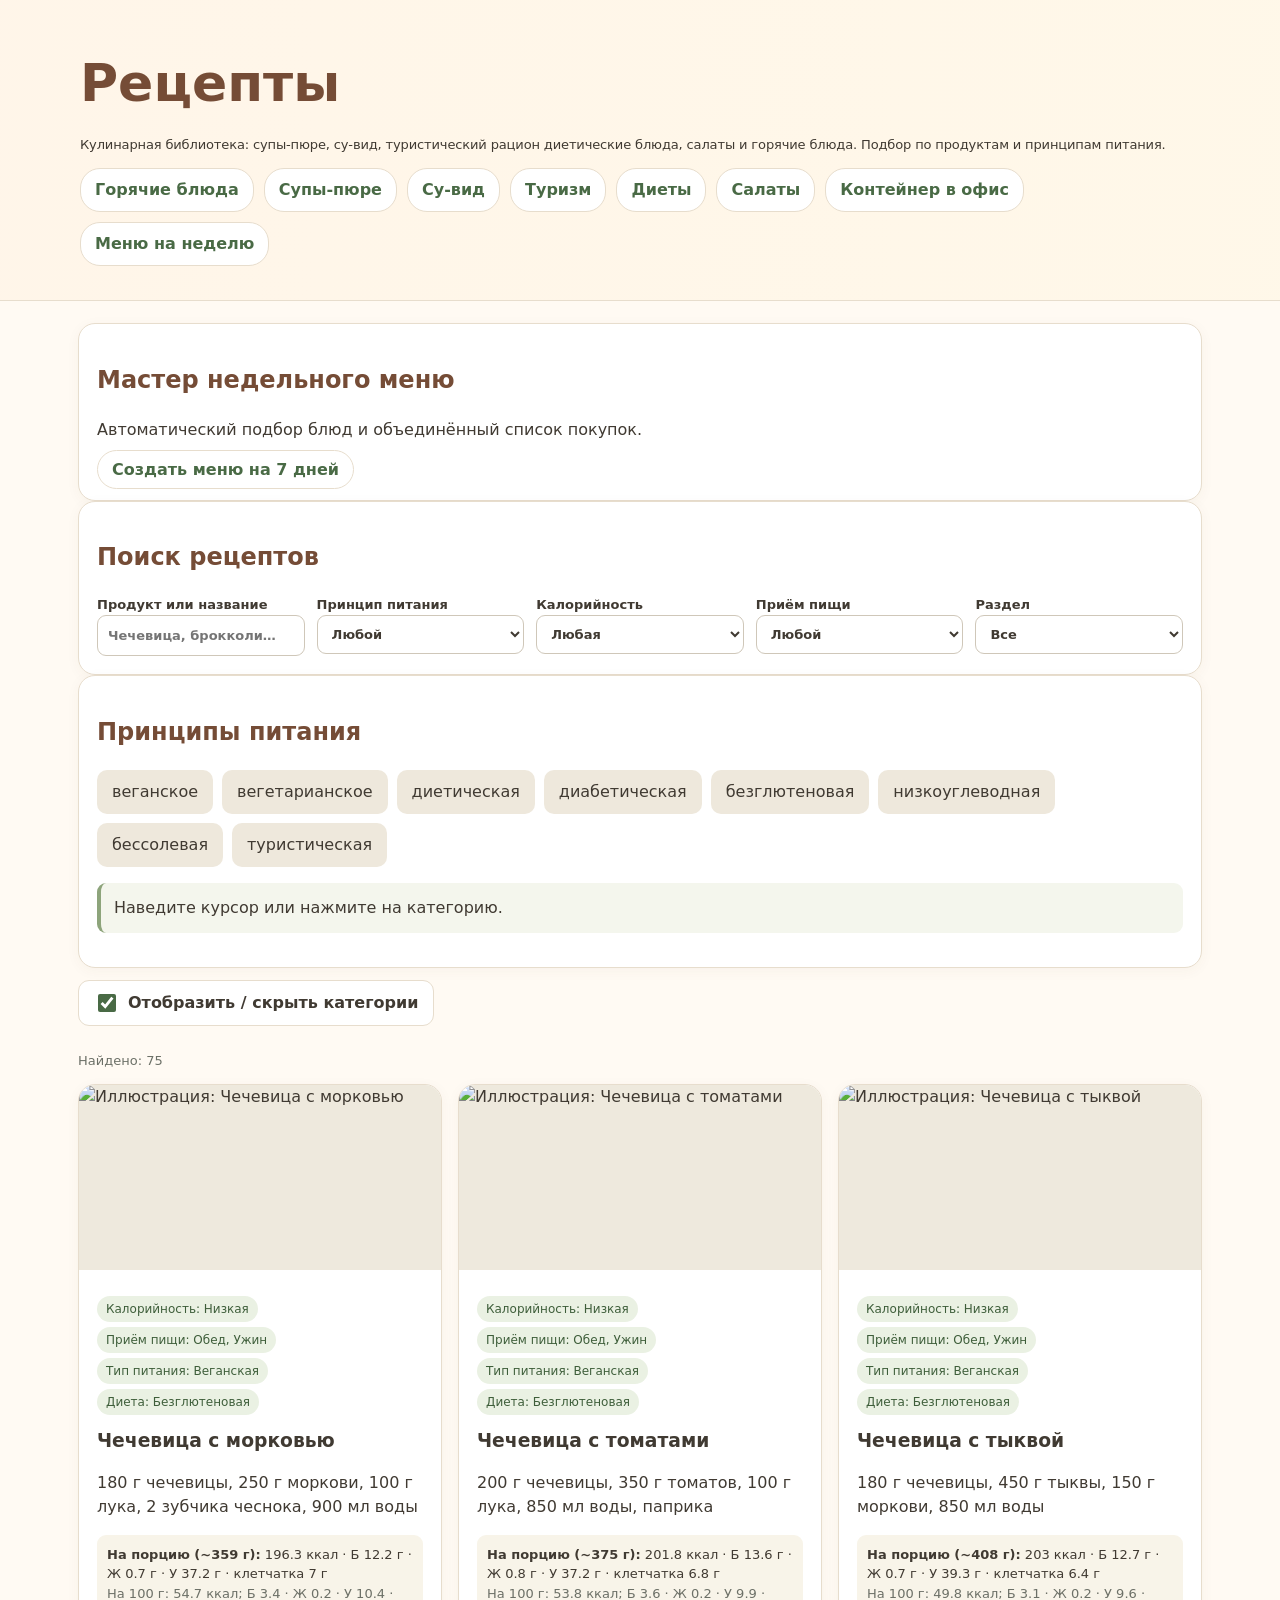
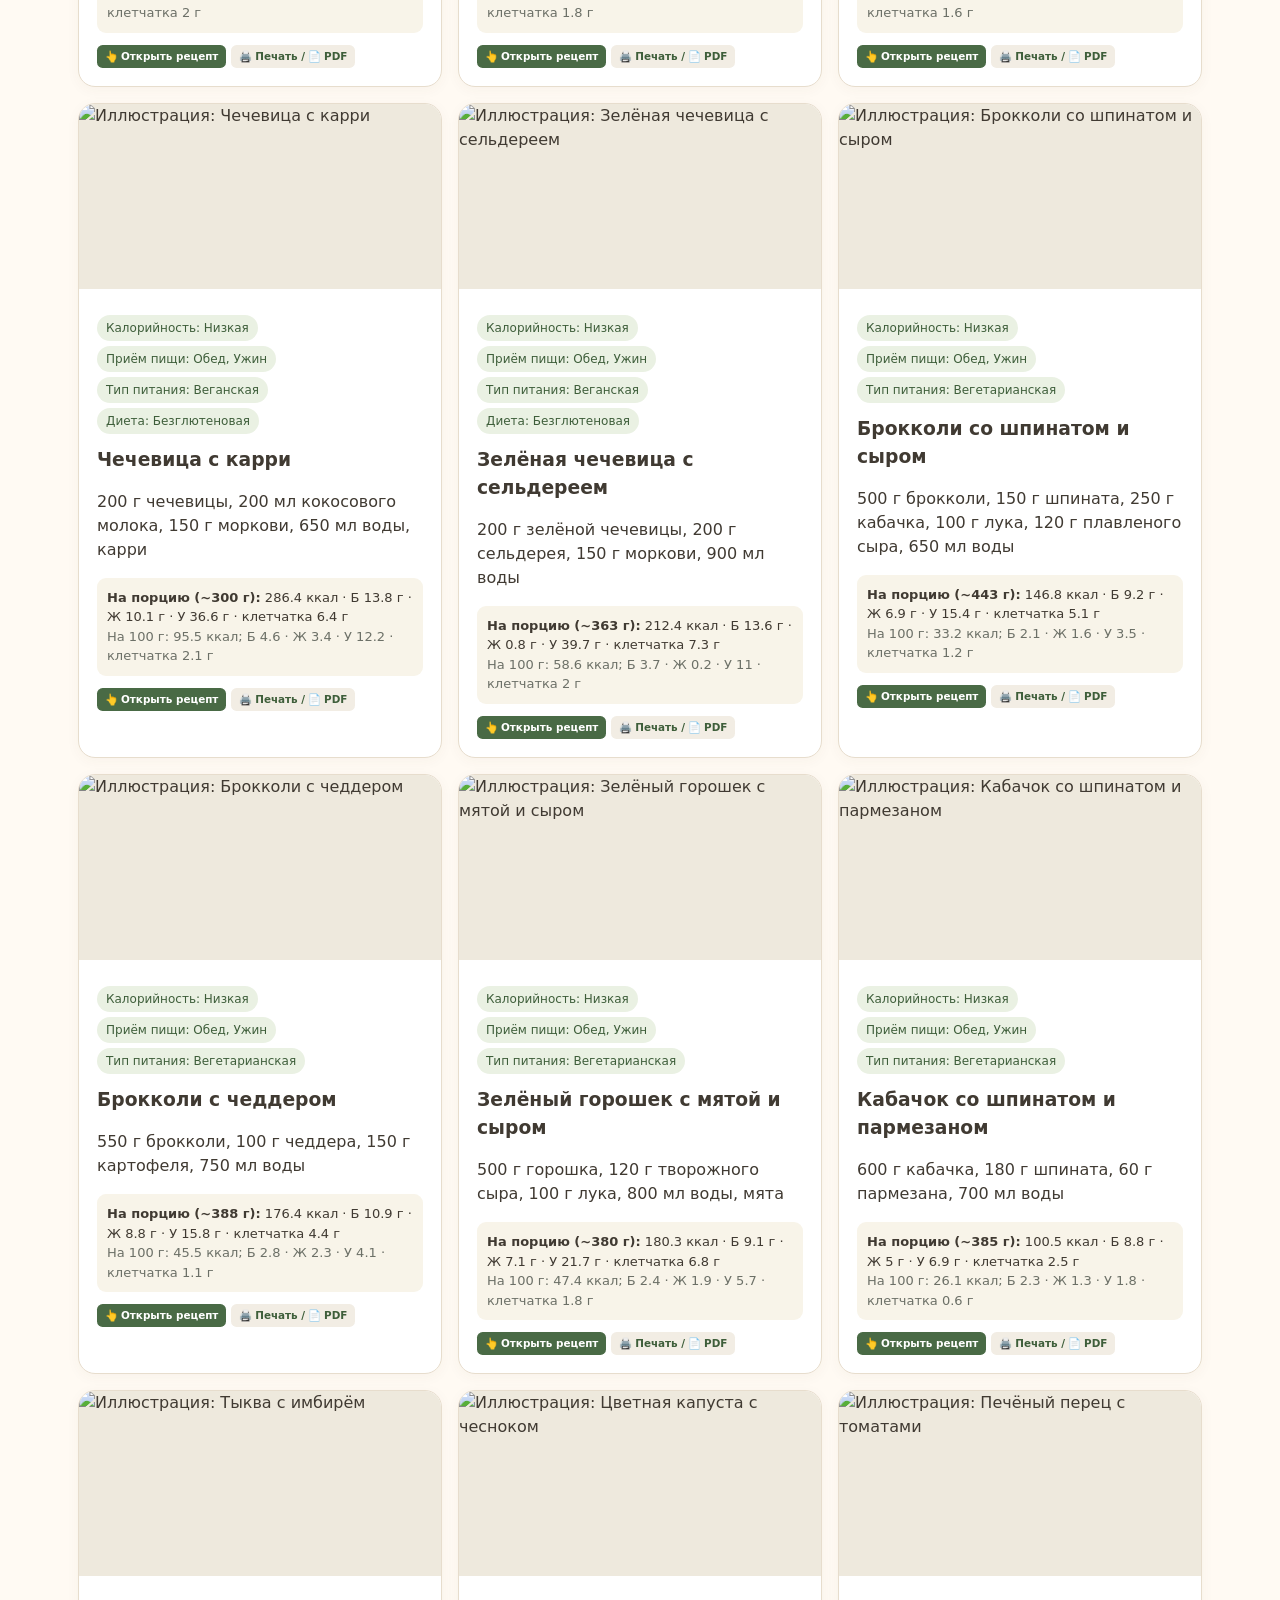
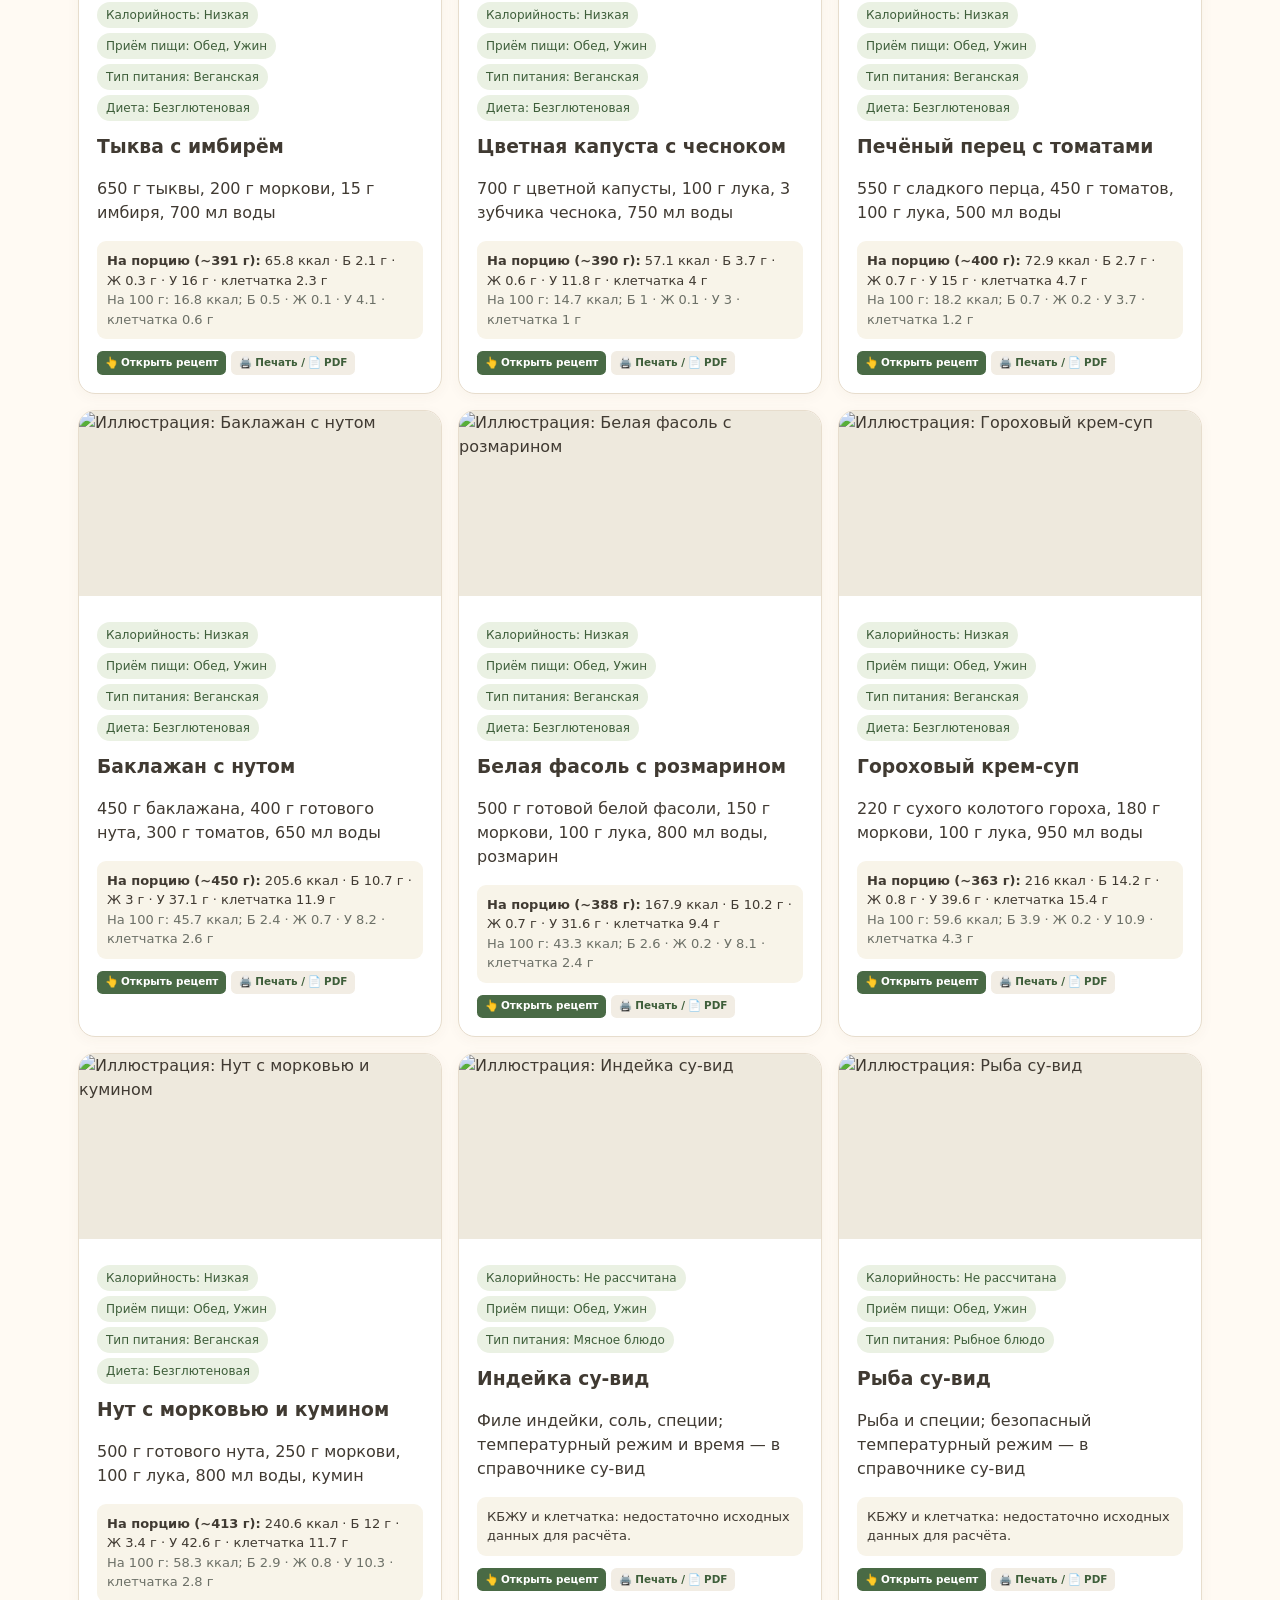
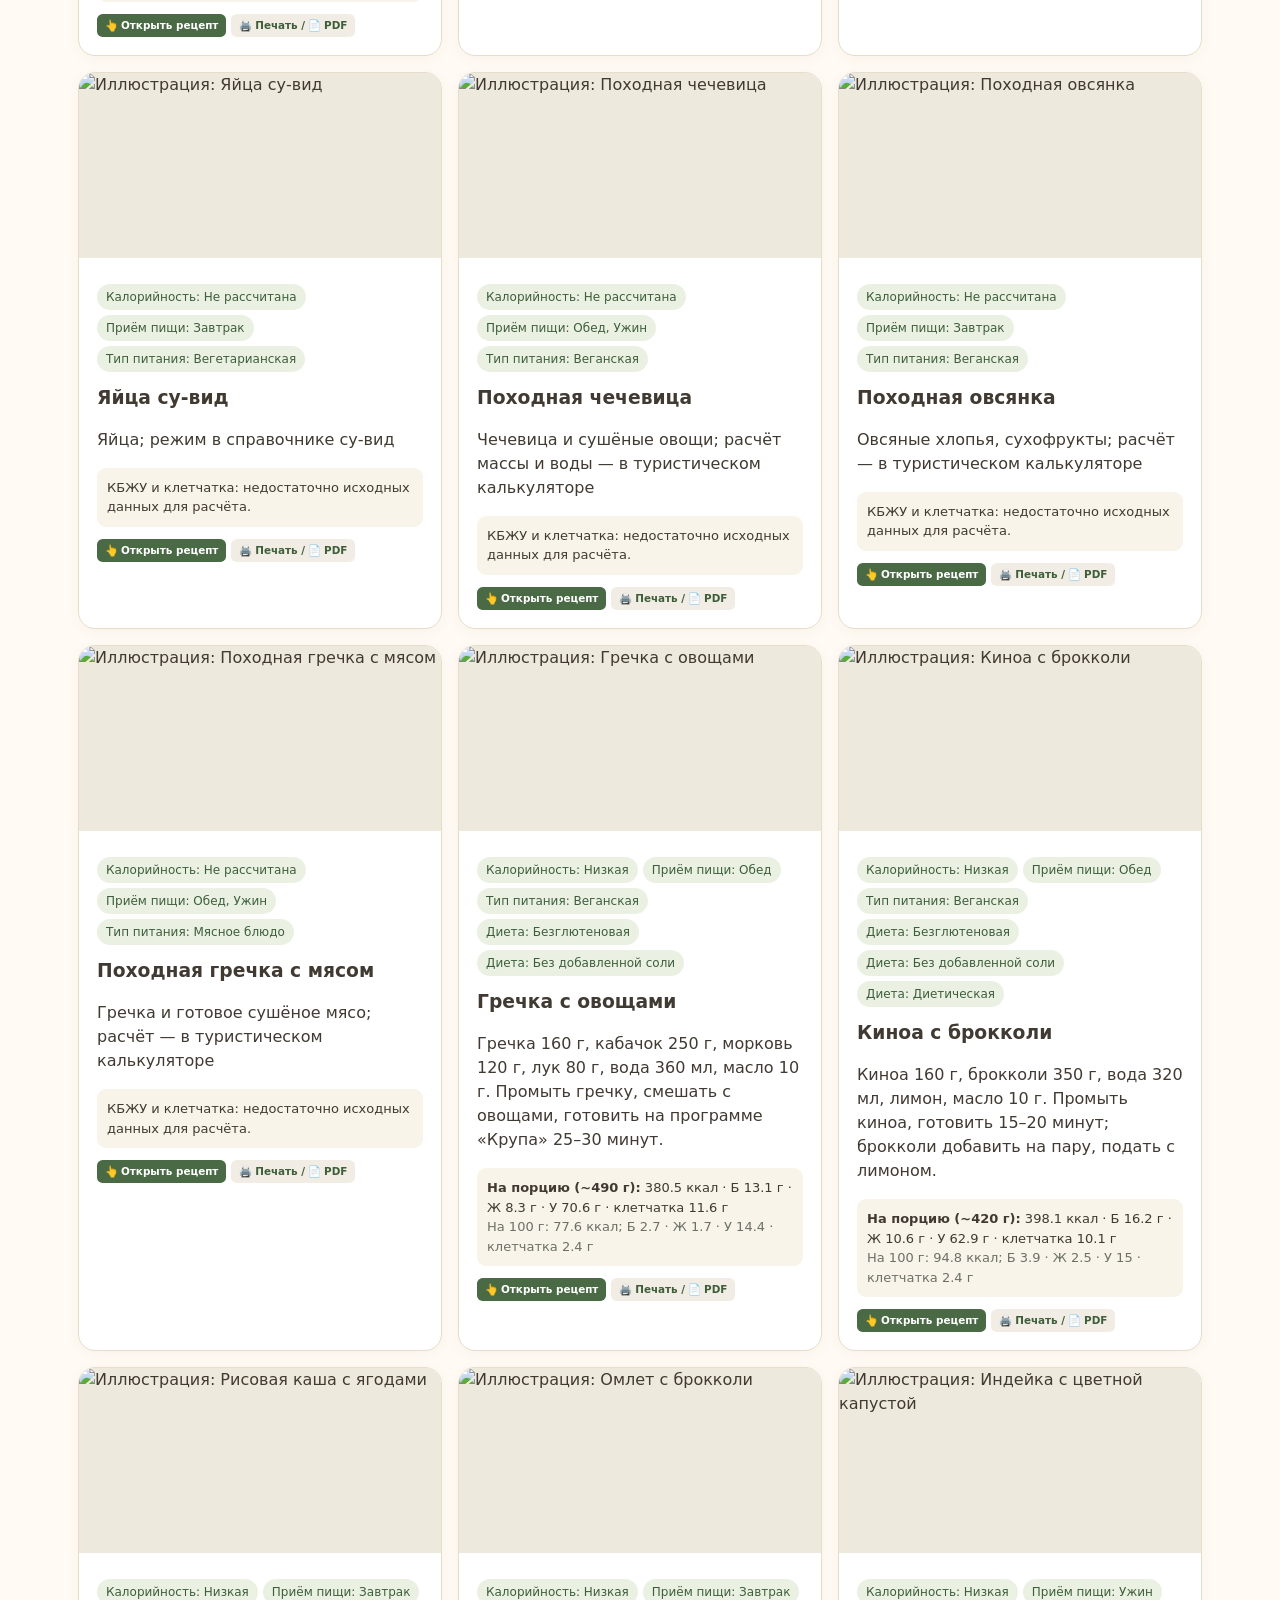
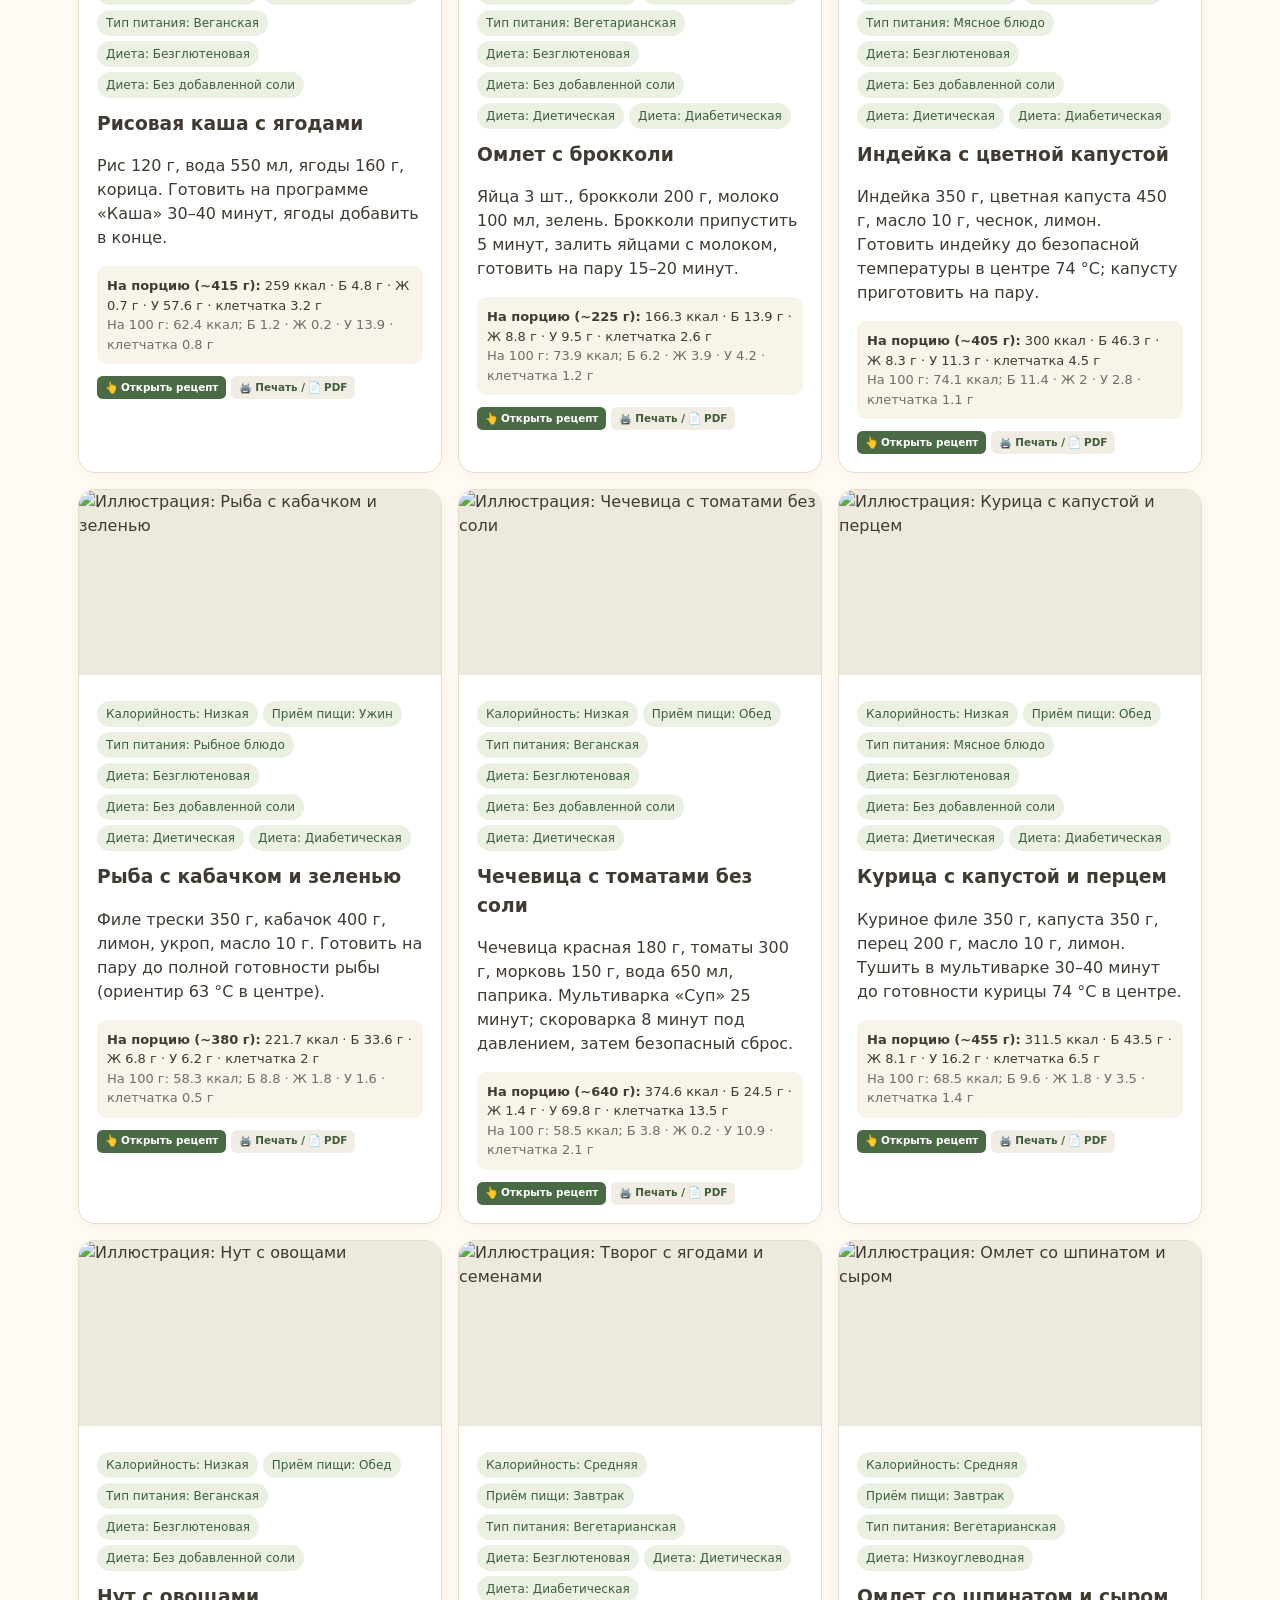
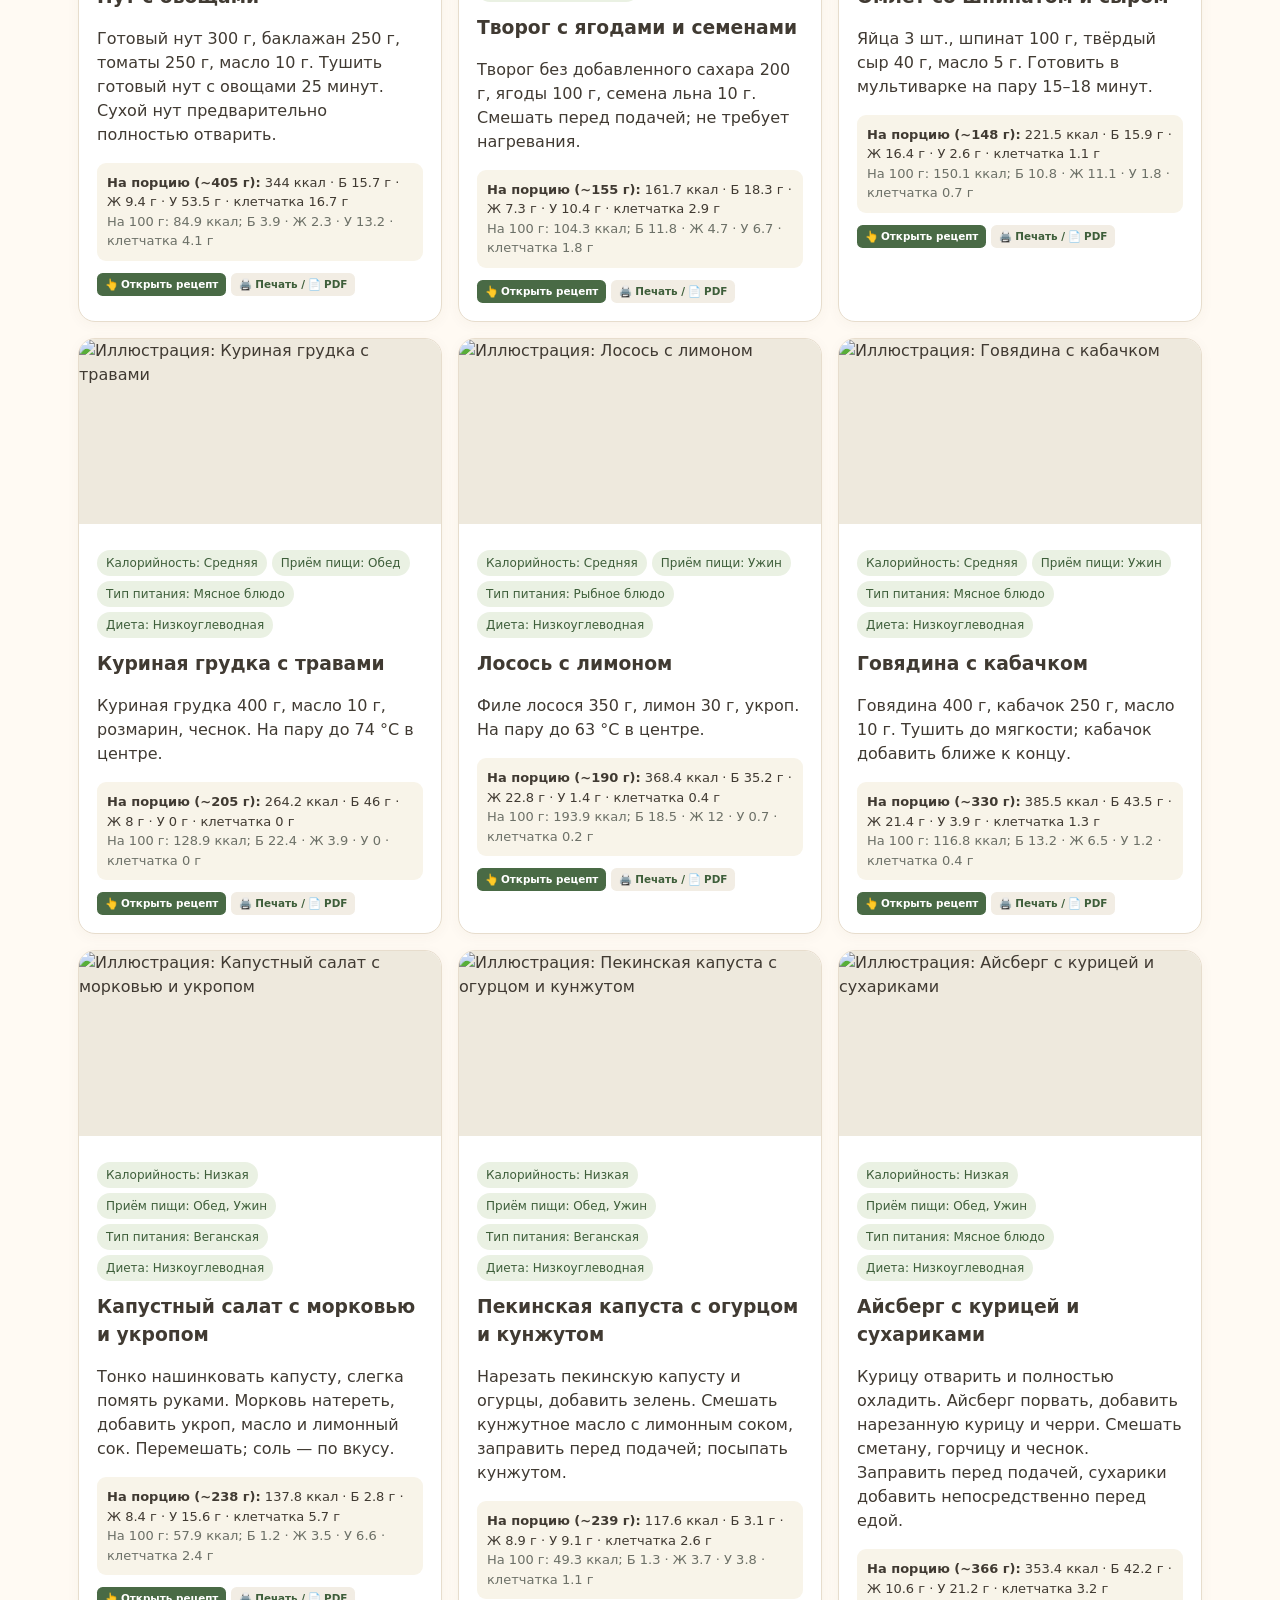
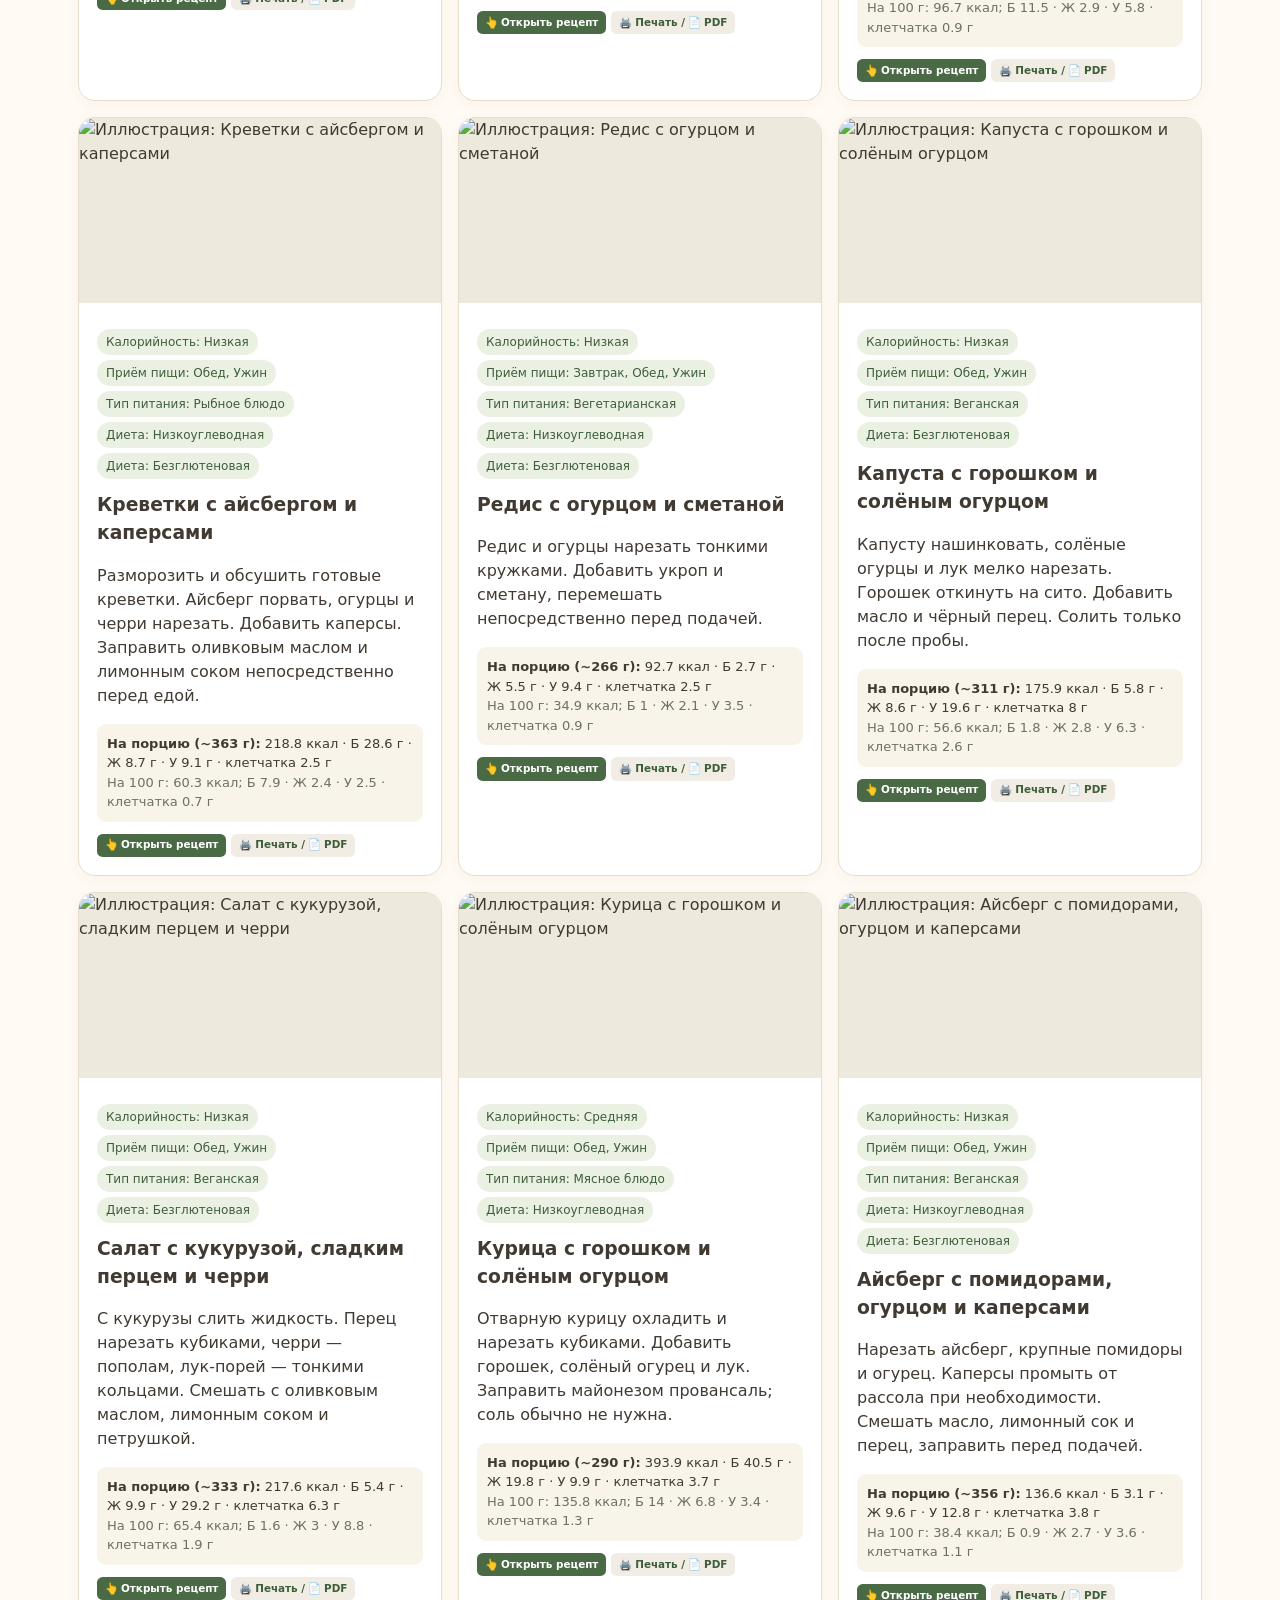
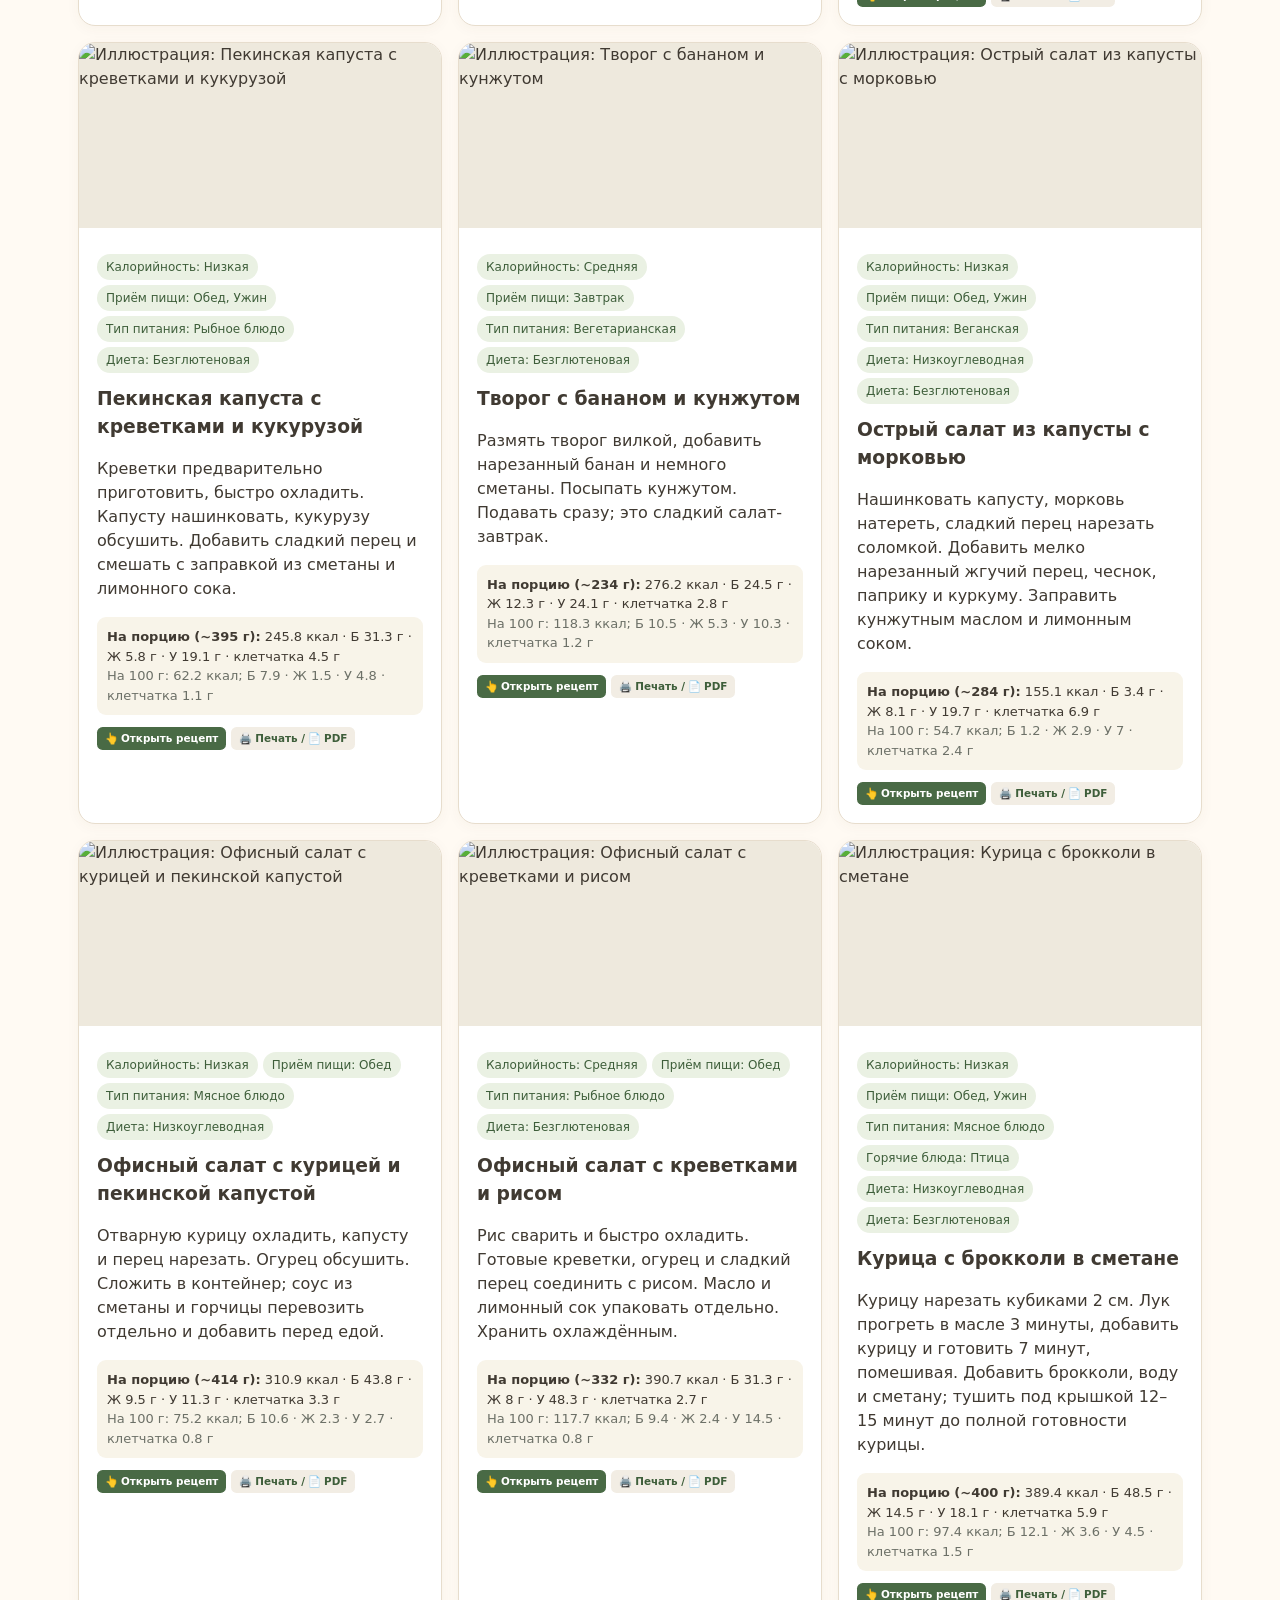
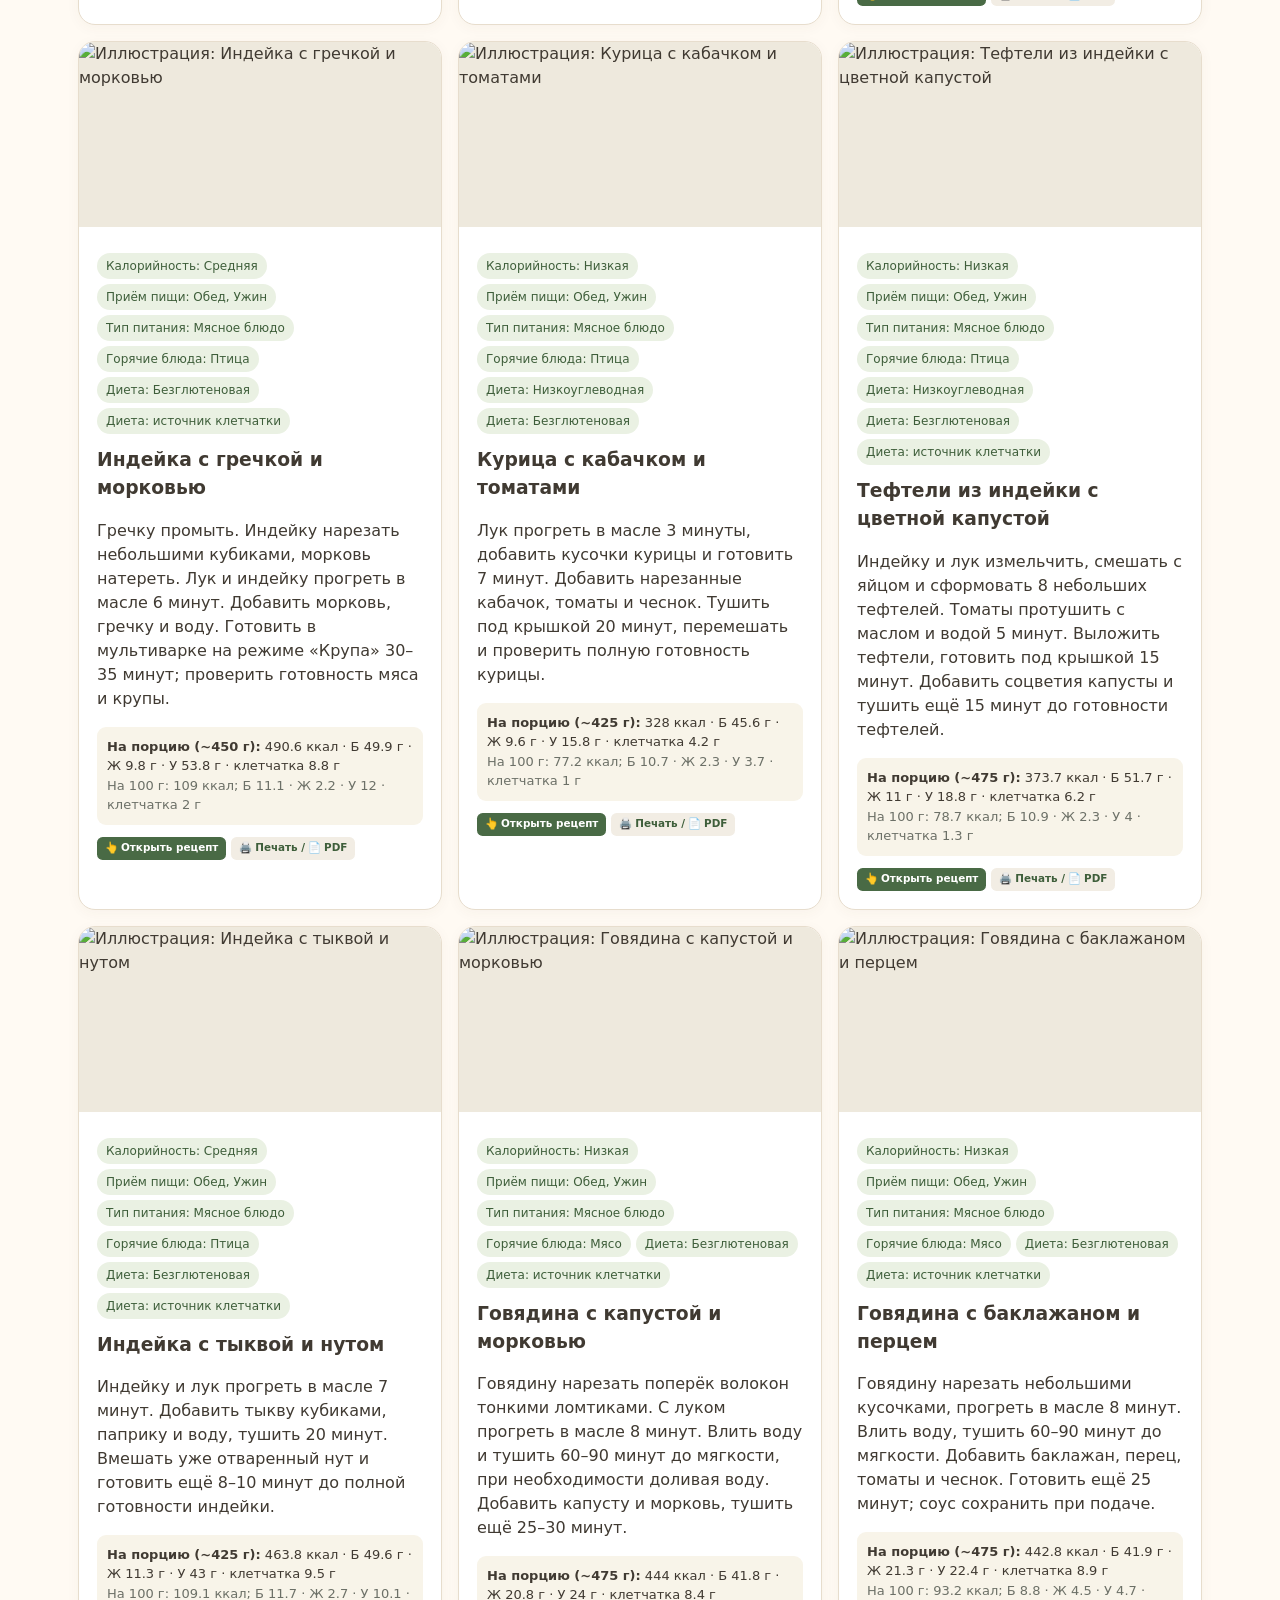
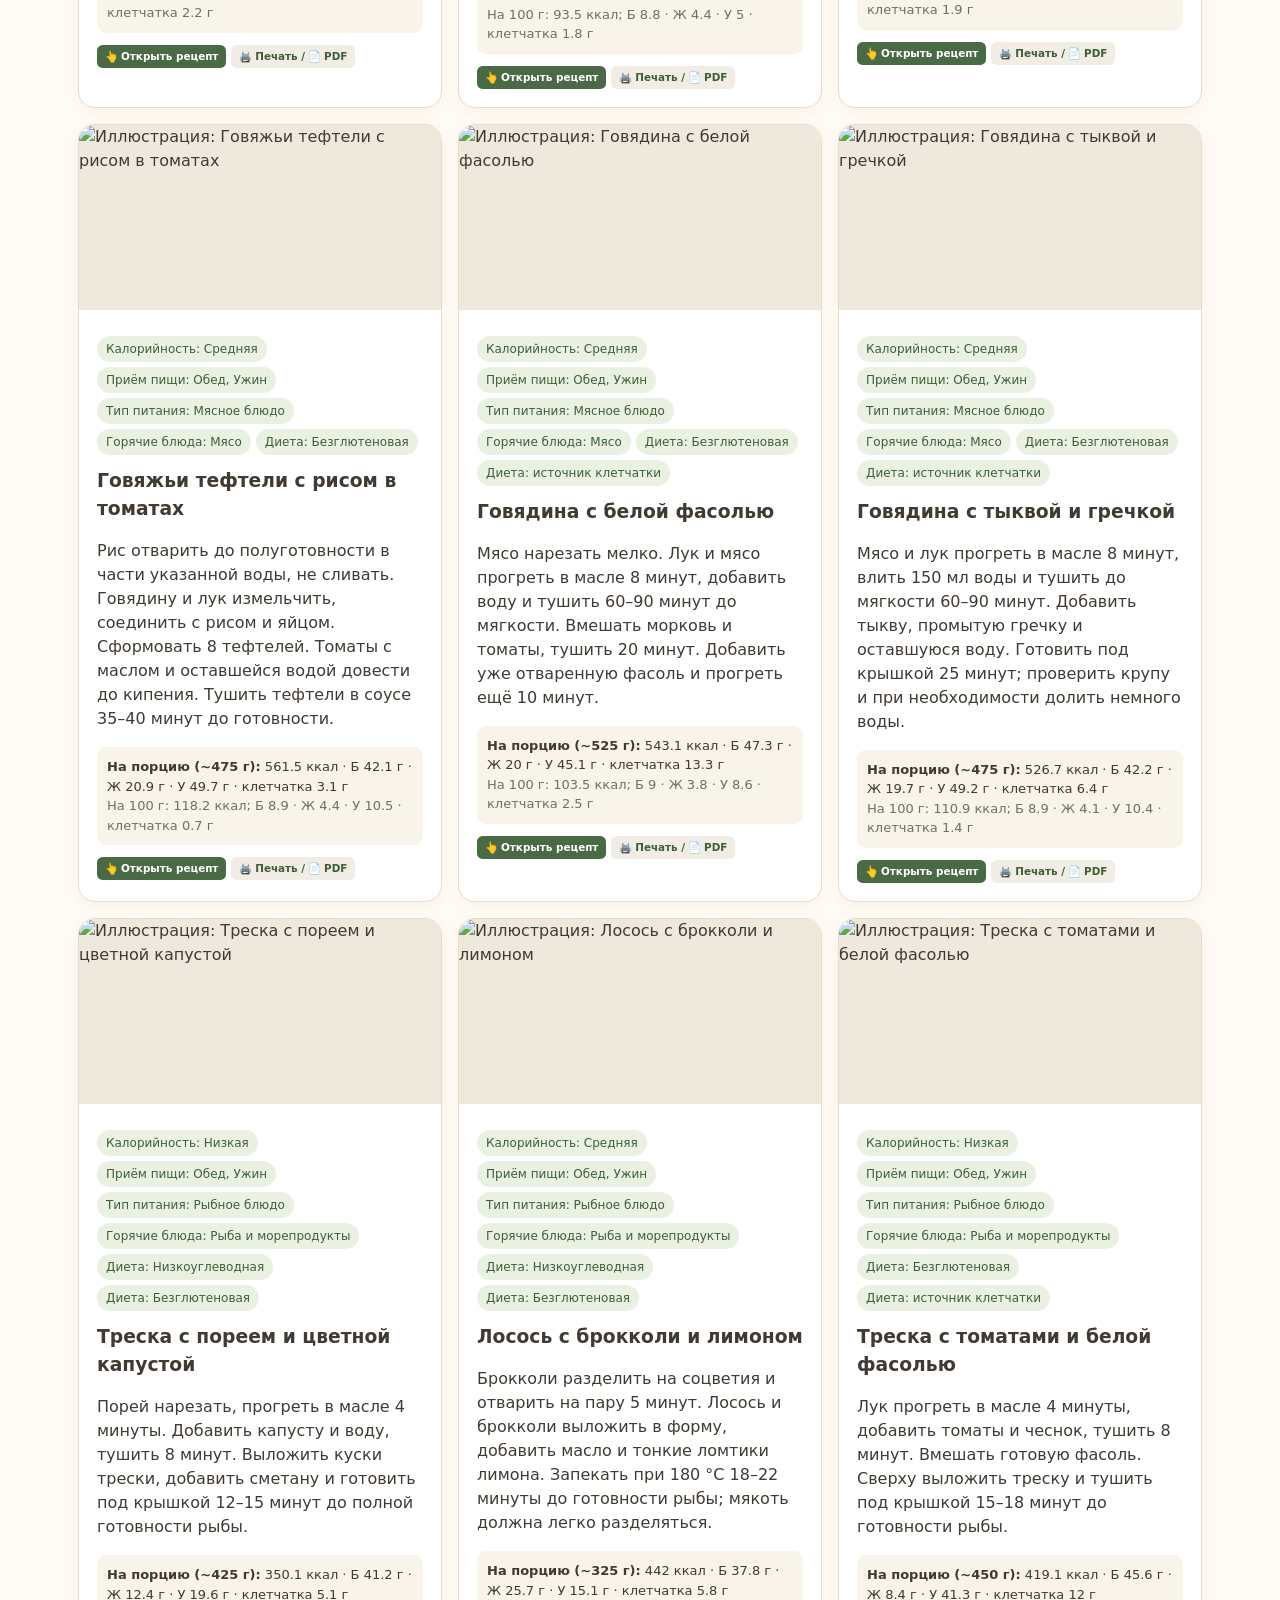
==== commit abf87b0a: "Добавить 25 горячих блюд, категории, расчёт КБЖУ и клетчатки" ====
--- a/index.html
+++ b/index.html
@@ -1,2 +1,2 @@
-<!doctype html><html lang="ru"><head><meta charset="utf-8"><meta name="viewport" content="width=device-width,initial-scale=1"><title>Рецепты — кулинарная библиотека</title><link rel="stylesheet" href="./assets/site.css"><style>.hero{background:linear-gradient(90deg,#fff5e8e8,#fff7e6c9),url('https://images.unsplash.com/photo-1498837167922-ddd27525d352?auto=format&fit=crop&w=1400&q=75') center/cover}</style></head><body><header class="hero"><h1>Рецепты</h1><p class="hero-subtitle">Кулинарная библиотека: супы-пюре, су-вид, туристический рацион диетические блюда и салаты. Подбор по продуктам и принципам питания.</p><nav><a href="./soups/">Супы-пюре</a><a href="./sous-vide/">Су-вид</a><a href="./tourism/">Туризм</a><a href="./diets/">Диеты</a><a href="./salads/">Салаты</a><a href="./office/">Контейнер в офис</a><a href="./menu/">Меню на неделю</a></nav></header><main><section class="panel"><h2>Мастер недельного меню</h2><p>Автоматический подбор блюд и объединённый список покупок.</p><a class="link" href="./menu/">Создать меню на 7 дней</a></section><section class="panel"><h2>Поиск рецептов</h2><div class="filters"><label>Продукт или название<input id="q" placeholder="Чечевица, брокколи…"></label><label>Принцип питания<select id="diet"><option value="">Любой</option><option>веганское</option><option>вегетарианское</option><option>обычное</option><option>мясное</option><option>рыбное</option><option>диетическая</option><option>диабетическая</option><option>безглютеновая</option><option>бессолевая</option><option>низкоуглеводная</option></select></label><label>Калорийность<select id="cal"><option value="">Любая</option><option>низкая</option><option>средняя</option><option>высокая</option></select></label><label>Приём пищи<select id="meal"><option value="">Любой</option><option>завтрак</option><option>обед</option><option>ужин</option></select></label><label>Раздел<select id="section"><option value="">Все</option><option value="супы">Супы-пюре</option><option value="су-вид">Су-вид</option><option value="туризм">Туризм</option><option value="диеты">Диетические блюда</option><option value="салаты">Салаты</option></select></label></div></section><section class="panel"><h2>Принципы питания</h2><div id="dietButtons" class="diet-buttons"></div><p id="dietExplain" class="diet-explain">Наведите курсор или нажмите на категорию.</p></section><div id="categoryToggle"></div><p id="count" class="muted"></p><section id="cards" class="cards"></section><p class="muted">Калорийность: низкая — до 100 ккал/100 г, средняя — 100–200, высокая — свыше 200. Расчёты КБЖУ ориентировочные: по средним значениям ингредиентов без учёта потери воды при готовке. Для блюд без полной рецептуры показатели не выводятся.</p><section class="panel feedback"><h2>Отзывы и предложения</h2><label for="feedback">Сообщение</label><textarea id="feedback" placeholder="Предложите рецепт или сообщите об ошибке"></textarea><div class="actions"><button onclick="sendFeedback('email')">E-mail</button><button onclick="sendFeedback('telegram')">Telegram</button><button onclick="sendFeedback('whatsapp')">WhatsApp</button></div><small>Сообщение открывается в выбранном приложении и не отправляется автоматически.</small></section></main><script src="./assets/recipes-data.js"></script><script src="./assets/recipe-ui.js"></script><script>function sendFeedback(type){const msg=document.getElementById('feedback').value.trim();if(!msg){alert('Сначала напишите сообщение');return}const body='Отзыв о сайте «Рецепты»:\n'+msg;if(type==='email')location.href='mailto:vdlimar@gmail.com?subject='+encodeURIComponent('Отзыв о сайте Рецепты')+'&body='+encodeURIComponent(body);if(type==='telegram')window.open('https://t.me/share/url?url='+encodeURIComponent(location.origin+location.pathname)+'&text='+encodeURIComponent(body),'_blank','noopener');if(type==='whatsapp')window.open('https://api.whatsapp.com/send?text='+encodeURIComponent(body),'_blank','noopener')}const principles={веганское:'Исключаются все продукты животного происхождения. Контролируйте белок, витамин B12, железо, кальций и йод.',вегетарианское:'Исключаются мясо и рыба; молочные продукты и яйца допустимы в лакто-ово-варианте. Важны белок, железо и B12.',диетическая:'Сбалансированный рацион по индивидуальной энергетической потребности: овощи, цельные крупы, достаточный белок, умеренность в насыщенных жирах и добавленном сахаре.',диабетическая:'Учитывайте общее количество углеводов и размер порций, предпочитайте клетчатку и минимально обработанные продукты. «Без сахара» не означает «без углеводов». Подбор индивидуален.',безглютеновая:'Исключаются пшеница, рожь, ячмень и продукты с их глютеном. При целиакии необходим контроль перекрёстного загрязнения и сертифицированные ингредиенты.',низкоуглеводная:'Ограничение углеводов, но не обязательно их полное исключение. Даже яйца, сыр и овощи содержат небольшие количества углеводов. Строгая кетогенная диета требует отдельного контроля и не подходит всем, особенно при лечении диабета.',бессолевая:'Готовить без добавления поваренной соли, выбирать продукты с низким содержанием натрия. Это не означает полного отсутствия натрия. Калиевые заменители соли требуют осторожности при заболеваниях почек.',туристическая:'Оценивать калорийность, белок, вес, воду, топливо, срок хранения и безопасность упаковки. Герметичный пакет сам по себе не делает еду безопасной при комнатной температуре.'};
-const data=window.RECIPES_DATA;const $=id=>document.getElementById(id);const escapeHtml=x=>String(x).replace(/[&<>"']/g,c=>({'&':'&amp;','<':'&lt;','>':'&gt;','"':'&quot;',"'":'&#39;'}[c]));function nutrition(r){if(!r.nutrition)return '<div class="nutr">КБЖУ и клетчатка: недостаточно исходных данных для расчёта.</div>';let n=r.nutrition.perPortion;return '<div class="nutr"><b>На порцию (~'+r.nutrition.portionG+' г):</b> '+n[0]+' ккал · Б '+n[1]+' г · Ж '+n[2]+' г · У '+n[3]+' г · клетчатка '+n[4]+' г<br><small>На 100 г: '+r.nutrition.per100[0]+' ккал; Б '+r.nutrition.per100[1]+' · Ж '+r.nutrition.per100[2]+' · У '+r.nutrition.per100[3]+' · клетчатка '+r.nutrition.per100[4]+' г</small></div>'}function draw(){let q=$('q').value.toLowerCase().trim(),diet=$('diet').value,cal=$('cal').value,meal=$('meal').value,section=$('section').value;let a=data.filter(x=>(x.name+' '+x.ingredients).toLowerCase().includes(q)&&(!diet||diet==='обычное'||x.diet===diet||(diet==='вегетарианское'&&x.diet==='веганское')||x.tags.includes(diet))&&(!cal||x.cal===cal)&&(!meal||x.meal.includes(meal))&&(!section||x.section===section));$('count').textContent='Найдено: '+a.length;$('cards').innerHTML=a.map(x=>'<article class="card"><img loading="lazy" src="'+x.image+'" alt="Иллюстрация: '+escapeHtml(x.name)+'"><div class="inside">'+window.RECIPES_UI.tags(x)+'<h3>'+escapeHtml(x.name)+'</h3><p>'+escapeHtml(x.formula)+'</p>'+nutrition(x)+window.RECIPES_UI.actions(x,'./')+'</div></article>').join('')||'<p>Подходящих блюд не найдено.</p>'}const buttons=$('dietButtons');Object.entries(principles).forEach(([name,desc])=>{let b=document.createElement('button');b.textContent=name;b.title=desc;b.onmouseenter=b.onfocus=()=>{$('dietExplain').textContent=desc};b.onclick=()=>{if(name==='туристическая'){$('section').value='туризм';$('diet').value=''}else{$('diet').value=name;$('section').value=''}$('dietExplain').textContent=desc;draw()};buttons.appendChild(b)});document.querySelectorAll('input,select').forEach(x=>x.addEventListener('input',draw));$('categoryToggle').innerHTML=window.RECIPES_UI.toggle();window.RECIPES_UI.initToggle();draw();</script></body></html>+<!doctype html><html lang="ru"><head><meta charset="utf-8"><meta name="viewport" content="width=device-width,initial-scale=1"><title>Рецепты — кулинарная библиотека</title><link rel="stylesheet" href="./assets/site.css"><style>.hero{background:linear-gradient(90deg,#fff5e8e8,#fff7e6c9),url('https://images.unsplash.com/photo-1498837167922-ddd27525d352?auto=format&fit=crop&w=1400&q=75') center/cover}</style></head><body><header class="hero"><h1>Рецепты</h1><p class="hero-subtitle">Кулинарная библиотека: супы-пюре, су-вид, туристический рацион диетические блюда, салаты и горячие блюда. Подбор по продуктам и принципам питания.</p><nav><a href="./hot/">Горячие блюда</a><a href="./soups/">Супы-пюре</a><a href="./sous-vide/">Су-вид</a><a href="./tourism/">Туризм</a><a href="./diets/">Диеты</a><a href="./salads/">Салаты</a><a href="./office/">Контейнер в офис</a><a href="./menu/">Меню на неделю</a></nav></header><main><section class="panel"><h2>Мастер недельного меню</h2><p>Автоматический подбор блюд и объединённый список покупок.</p><a class="link" href="./menu/">Создать меню на 7 дней</a></section><section class="panel"><h2>Поиск рецептов</h2><div class="filters"><label>Продукт или название<input id="q" placeholder="Чечевица, брокколи…"></label><label>Принцип питания<select id="diet"><option value="">Любой</option><option>веганское</option><option>вегетарианское</option><option>обычное</option><option>мясное</option><option>рыбное</option><option>диетическая</option><option>диабетическая</option><option>безглютеновая</option><option>бессолевая</option><option>низкоуглеводная</option></select></label><label>Калорийность<select id="cal"><option value="">Любая</option><option>низкая</option><option>средняя</option><option>высокая</option></select></label><label>Приём пищи<select id="meal"><option value="">Любой</option><option>завтрак</option><option>обед</option><option>ужин</option></select></label><label>Раздел<select id="section"><option value="">Все</option><option value="горячее">Горячие блюда</option><option value="супы">Супы-пюре</option><option value="су-вид">Су-вид</option><option value="туризм">Туризм</option><option value="диеты">Диетические блюда</option><option value="салаты">Салаты</option></select></label></div></section><section class="panel"><h2>Принципы питания</h2><div id="dietButtons" class="diet-buttons"></div><p id="dietExplain" class="diet-explain">Наведите курсор или нажмите на категорию.</p></section><div id="categoryToggle"></div><p id="count" class="muted"></p><section id="cards" class="cards"></section><p class="muted">Калорийность: низкая — до 100 ккал/100 г, средняя — 100–200, высокая — свыше 200. Расчёты КБЖУ ориентировочные: по средним значениям ингредиентов без учёта потери воды при готовке. Для блюд без полной рецептуры показатели не выводятся.</p><section class="panel feedback"><h2>Отзывы и предложения</h2><label for="feedback">Сообщение</label><textarea id="feedback" placeholder="Предложите рецепт или сообщите об ошибке"></textarea><div class="actions"><button onclick="sendFeedback('email')">E-mail</button><button onclick="sendFeedback('telegram')">Telegram</button><button onclick="sendFeedback('whatsapp')">WhatsApp</button></div><small>Сообщение открывается в выбранном приложении и не отправляется автоматически.</small></section></main><script src="./assets/recipes-data.js"></script><script src="./assets/recipe-ui.js"></script><script>function sendFeedback(type){const msg=document.getElementById('feedback').value.trim();if(!msg){alert('Сначала напишите сообщение');return}const body='Отзыв о сайте «Рецепты»:\n'+msg;if(type==='email')location.href='mailto:vdlimar@gmail.com?subject='+encodeURIComponent('Отзыв о сайте Рецепты')+'&body='+encodeURIComponent(body);if(type==='telegram')window.open('https://t.me/share/url?url='+encodeURIComponent(location.origin+location.pathname)+'&text='+encodeURIComponent(body),'_blank','noopener');if(type==='whatsapp')window.open('https://api.whatsapp.com/send?text='+encodeURIComponent(body),'_blank','noopener')}const principles={веганское:'Исключаются все продукты животного происхождения. Контролируйте белок, витамин B12, железо, кальций и йод.',вегетарианское:'Исключаются мясо и рыба; молочные продукты и яйца допустимы в лакто-ово-варианте. Важны белок, железо и B12.',диетическая:'Сбалансированный рацион по индивидуальной энергетической потребности: овощи, цельные крупы, достаточный белок, умеренность в насыщенных жирах и добавленном сахаре.',диабетическая:'Учитывайте общее количество углеводов и размер порций, предпочитайте клетчатку и минимально обработанные продукты. «Без сахара» не означает «без углеводов». Подбор индивидуален.',безглютеновая:'Исключаются пшеница, рожь, ячмень и продукты с их глютеном. При целиакии необходим контроль перекрёстного загрязнения и сертифицированные ингредиенты.',низкоуглеводная:'Ограничение углеводов, но не обязательно их полное исключение. Даже яйца, сыр и овощи содержат небольшие количества углеводов. Строгая кетогенная диета требует отдельного контроля и не подходит всем, особенно при лечении диабета.',бессолевая:'Готовить без добавления поваренной соли, выбирать продукты с низким содержанием натрия. Это не означает полного отсутствия натрия. Калиевые заменители соли требуют осторожности при заболеваниях почек.',туристическая:'Оценивать калорийность, белок, вес, воду, топливо, срок хранения и безопасность упаковки. Герметичный пакет сам по себе не делает еду безопасной при комнатной температуре.'};
+const data=window.RECIPES_DATA;const $=id=>document.getElementById(id);const escapeHtml=x=>String(x).replace(/[&<>"']/g,c=>({'&':'&amp;','<':'&lt;','>':'&gt;','"':'&quot;',"'":'&#39;'}[c]));function nutrition(r){if(!r.nutrition)return '<div class="nutr">КБЖУ и клетчатка: недостаточно исходных данных для расчёта.</div>';let n=r.nutrition.perPortion;return '<div class="nutr"><b>На порцию (~'+r.nutrition.portionG+' г):</b> '+n[0]+' ккал · Б '+n[1]+' г · Ж '+n[2]+' г · У '+n[3]+' г · клетчатка '+n[4]+' г<br><small>На 100 г: '+r.nutrition.per100[0]+' ккал; Б '+r.nutrition.per100[1]+' · Ж '+r.nutrition.per100[2]+' · У '+r.nutrition.per100[3]+' · клетчатка '+r.nutrition.per100[4]+' г</small></div>'}function draw(){let q=$('q').value.toLowerCase().trim(),diet=$('diet').value,cal=$('cal').value,meal=$('meal').value,section=$('section').value;let a=data.filter(x=>(x.name+' '+x.ingredients).toLowerCase().includes(q)&&(!diet||diet==='обычное'||x.diet===diet||(diet==='вегетарианское'&&x.diet==='веганское')||x.tags.includes(diet))&&(!cal||x.cal===cal)&&(!meal||x.meal.includes(meal))&&(!section||x.section===section));$('count').textContent='Найдено: '+a.length;$('cards').innerHTML=a.map(x=>'<article class="card"><img loading="lazy" src="'+x.image+'" alt="Иллюстрация: '+escapeHtml(x.name)+'"><div class="inside">'+window.RECIPES_UI.tags(x)+'<h3>'+escapeHtml(x.name)+'</h3><p>'+escapeHtml(x.formula)+'</p>'+nutrition(x)+window.RECIPES_UI.actions(x,'./')+'</div></article>').join('')||'<p>Подходящих блюд не найдено.</p>'}const buttons=$('dietButtons');Object.entries(principles).forEach(([name,desc])=>{let b=document.createElement('button');b.textContent=name;b.title=desc;b.onmouseenter=b.onfocus=()=>{$('dietExplain').textContent=desc};b.onclick=()=>{if(name==='туристическая'){$('section').value='туризм';$('diet').value=''}else{$('diet').value=name;$('section').value=''}$('dietExplain').textContent=desc;draw()};buttons.appendChild(b)});document.querySelectorAll('input,select').forEach(x=>x.addEventListener('input',draw));$('categoryToggle').innerHTML=window.RECIPES_UI.toggle();window.RECIPES_UI.initToggle();draw();</script></body></html>
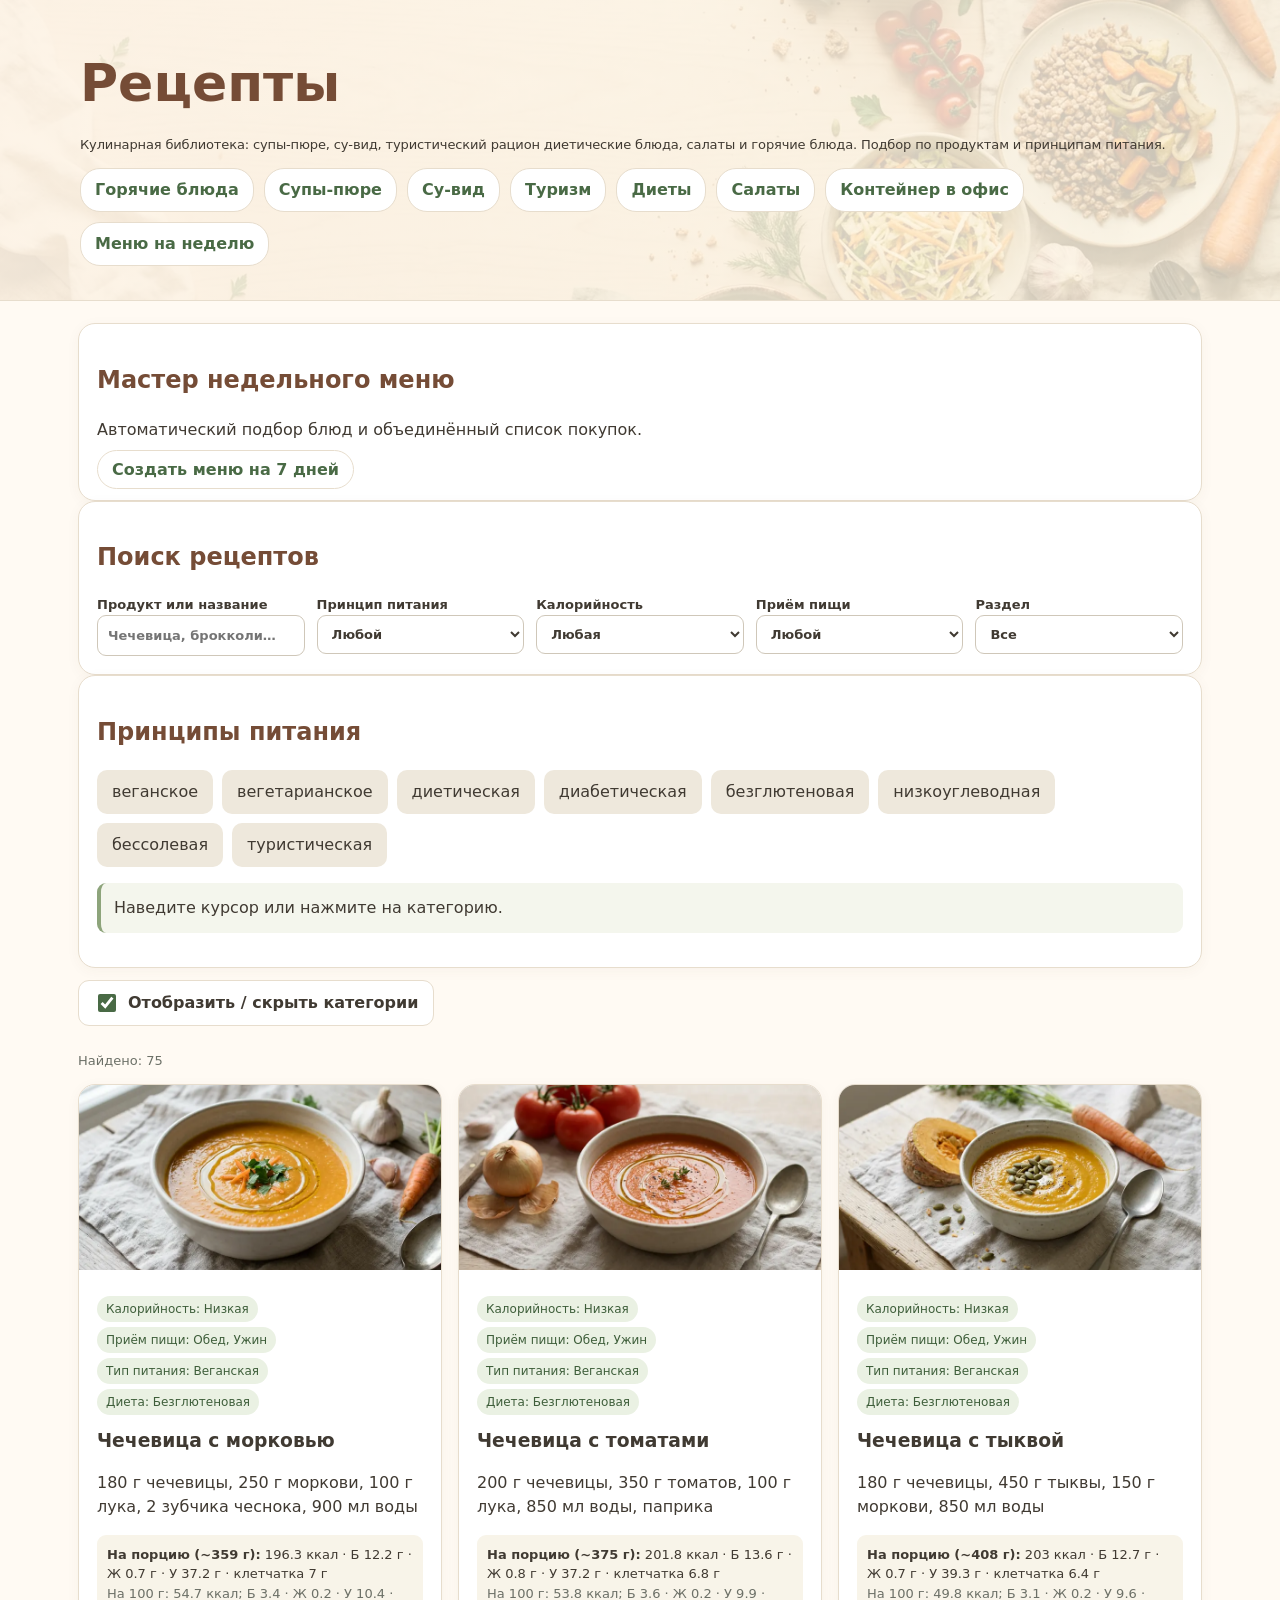
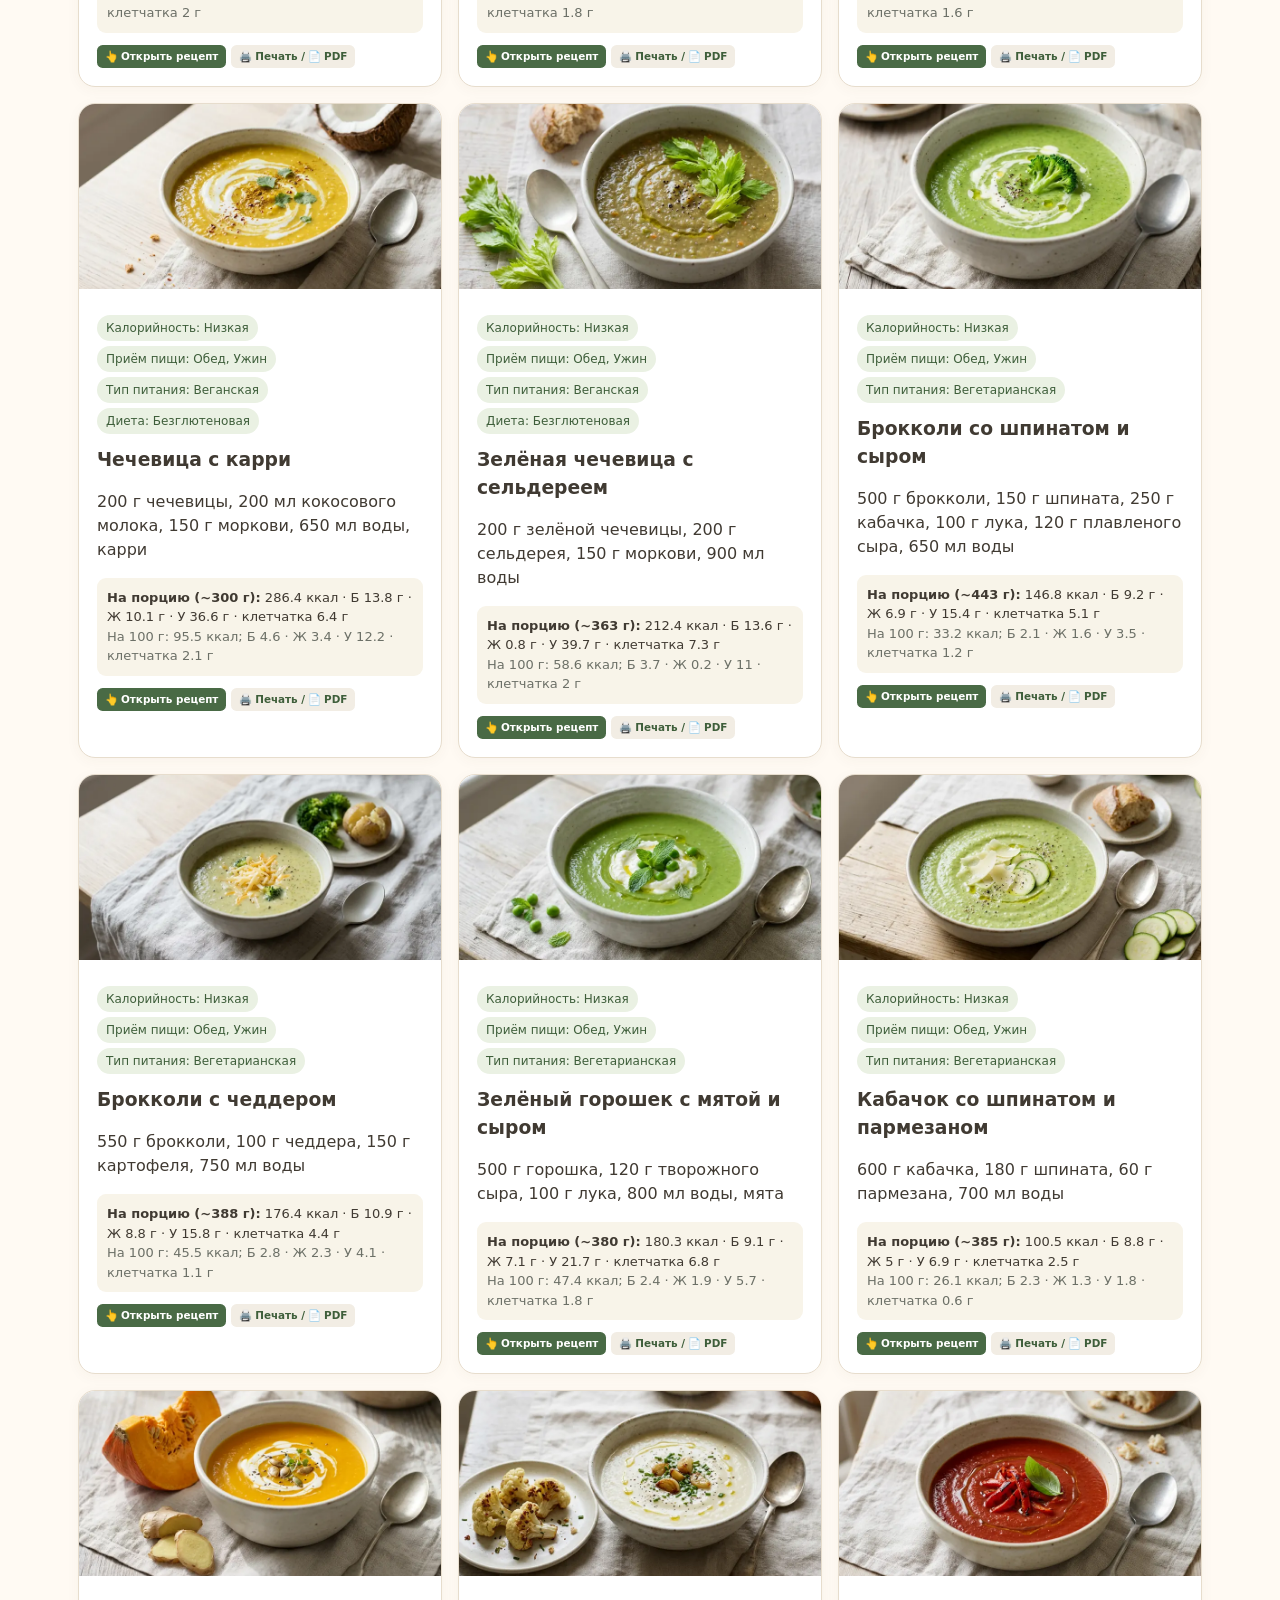
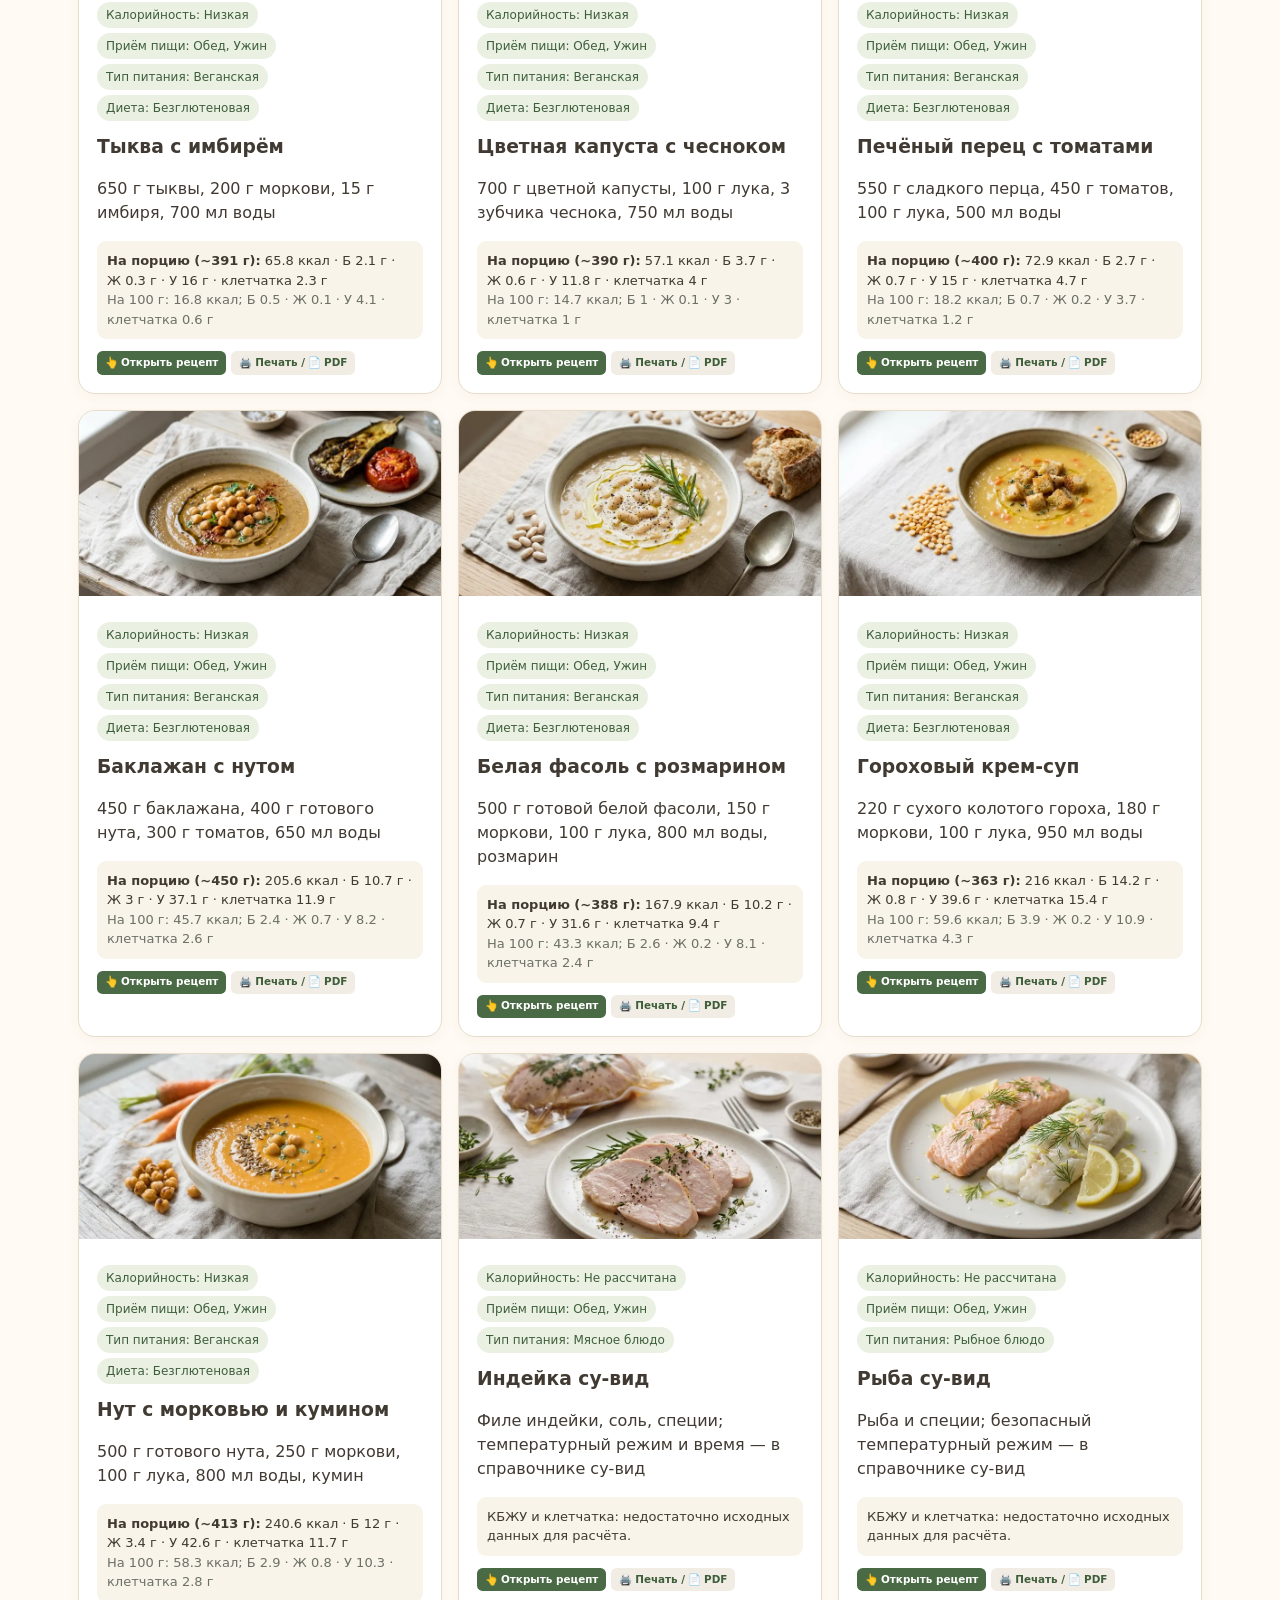
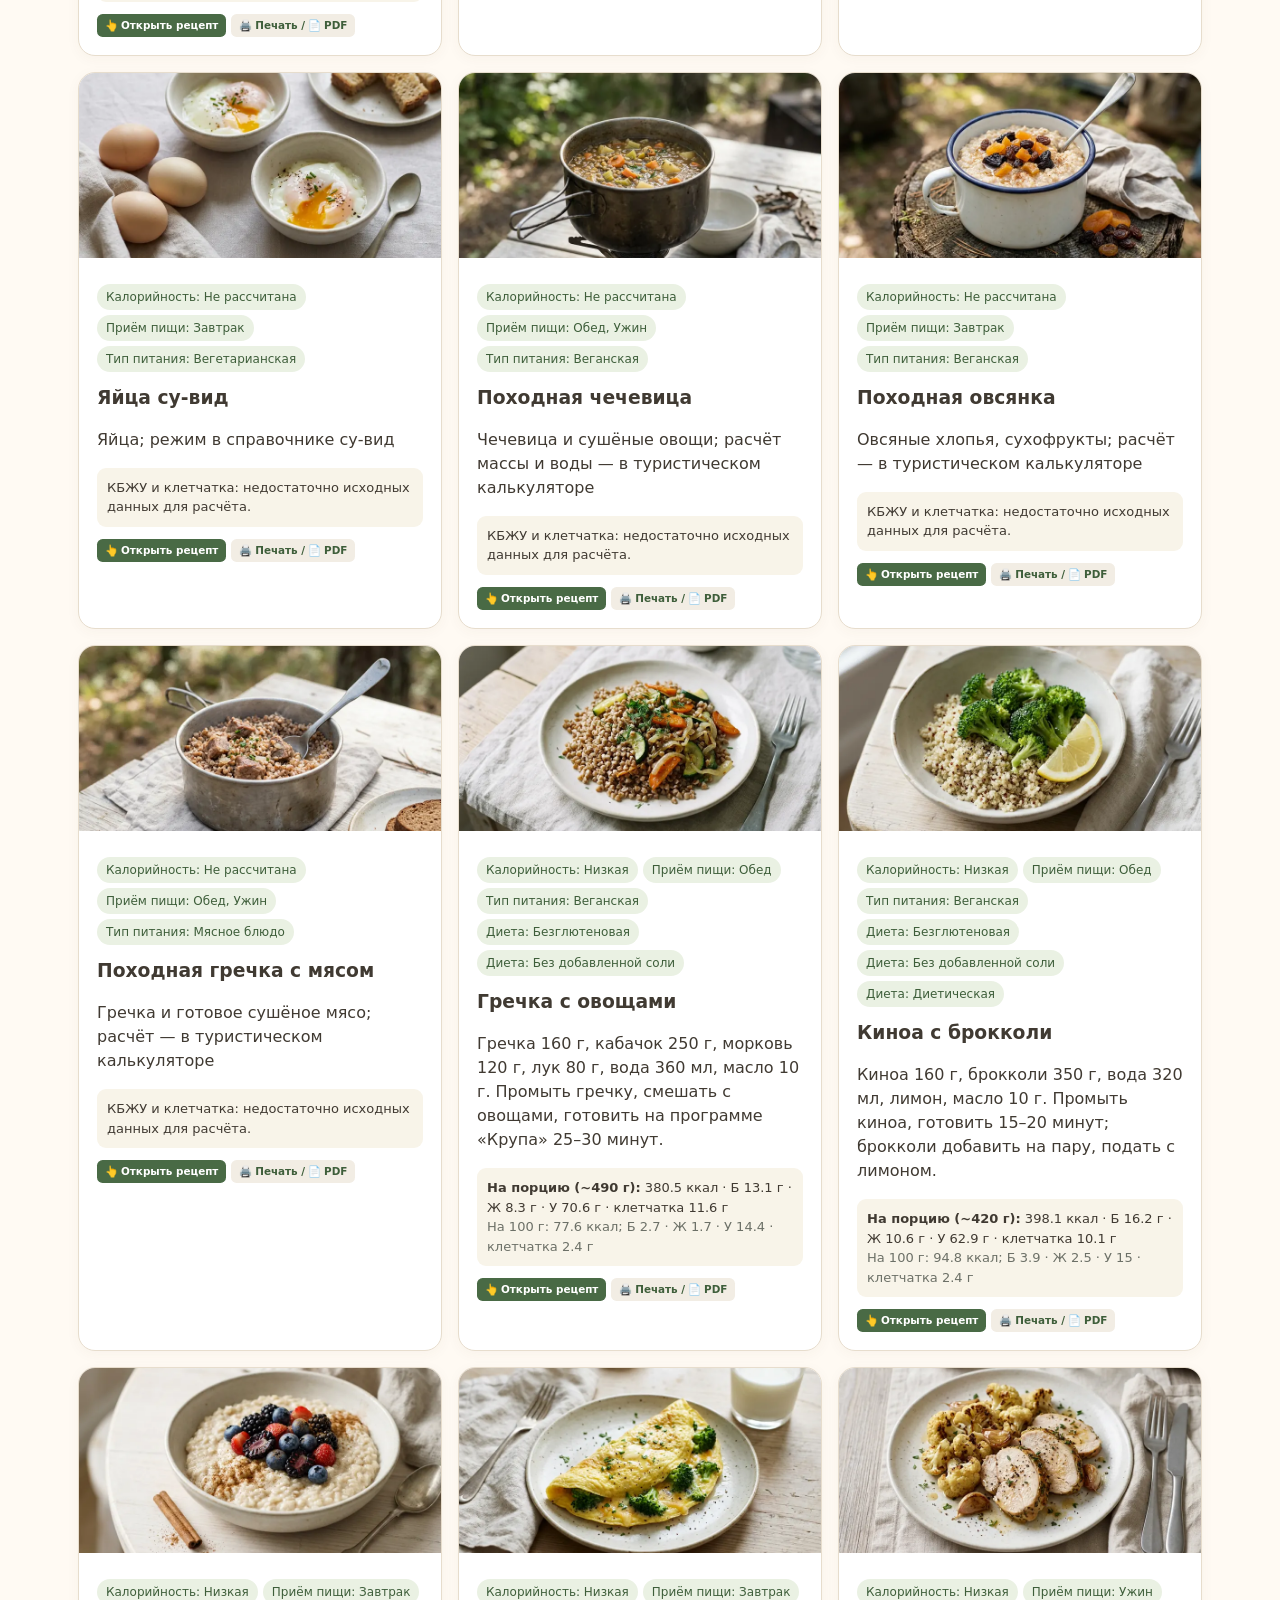
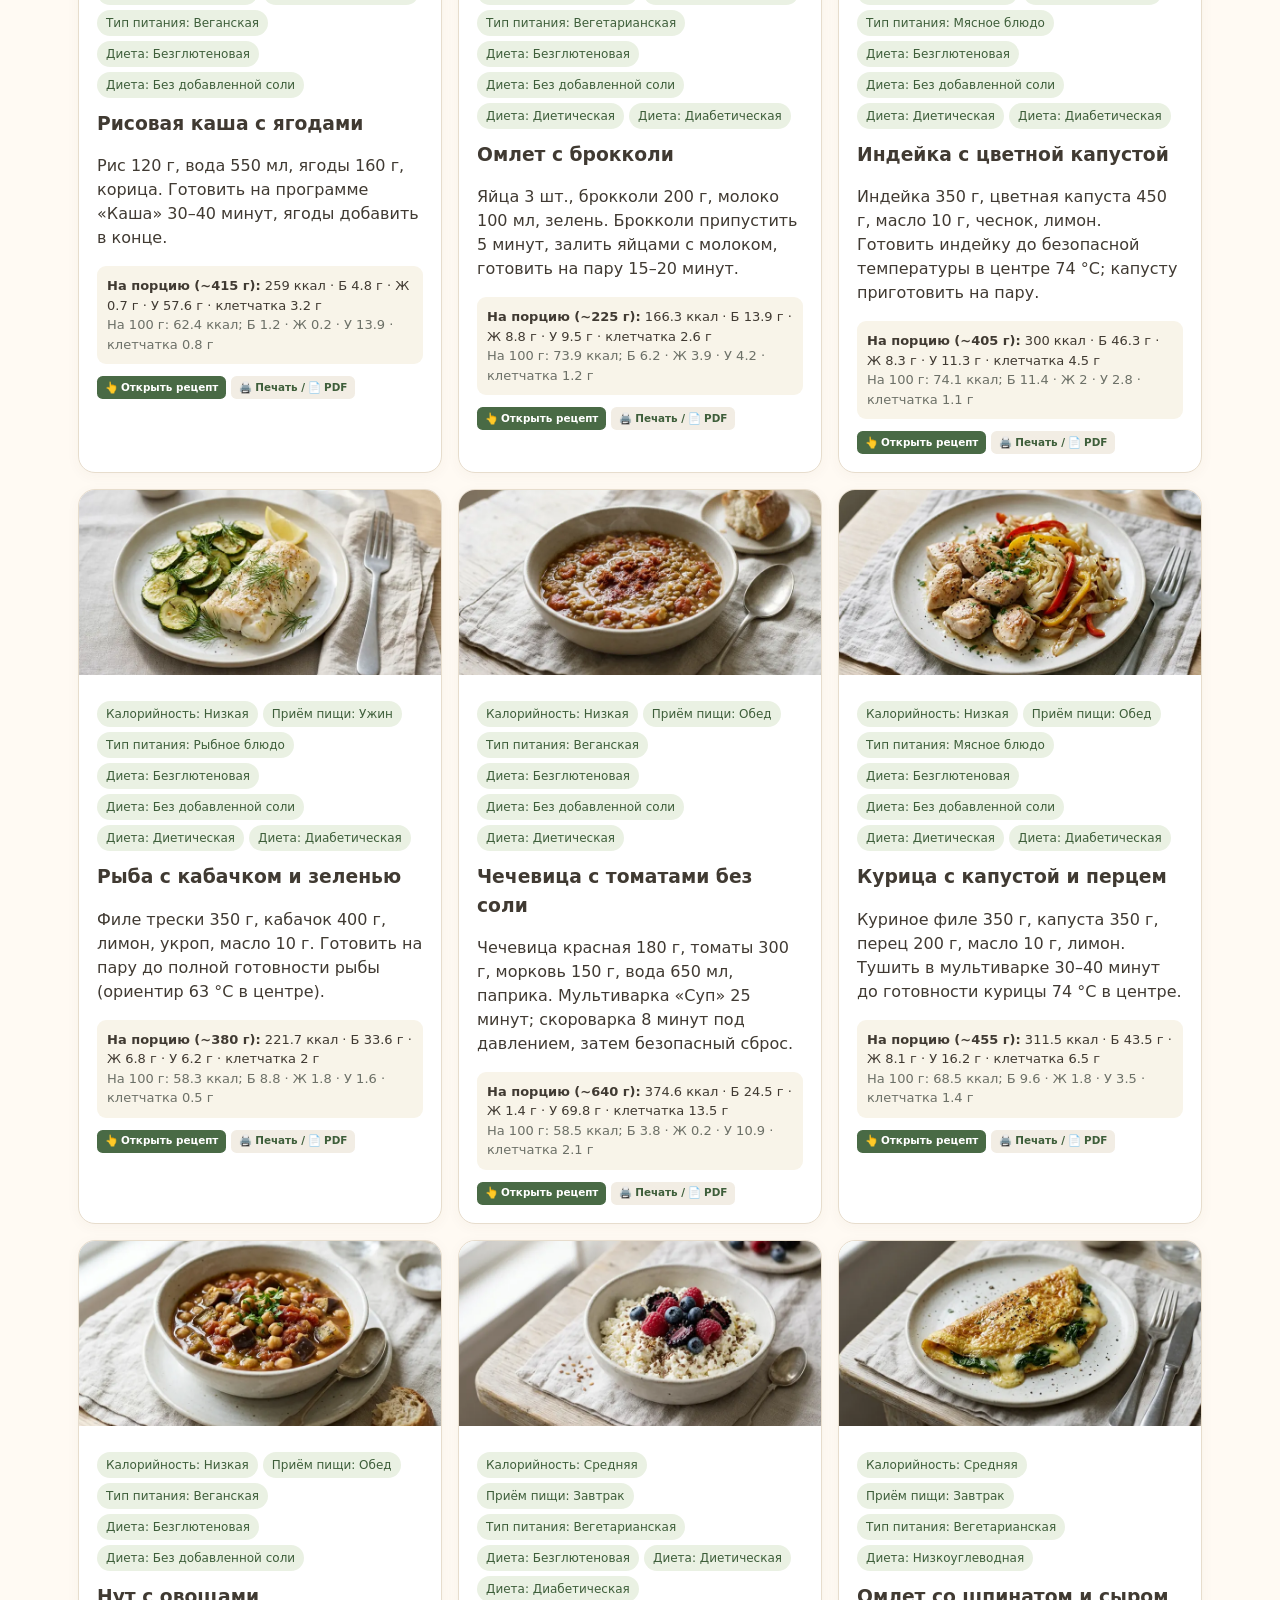
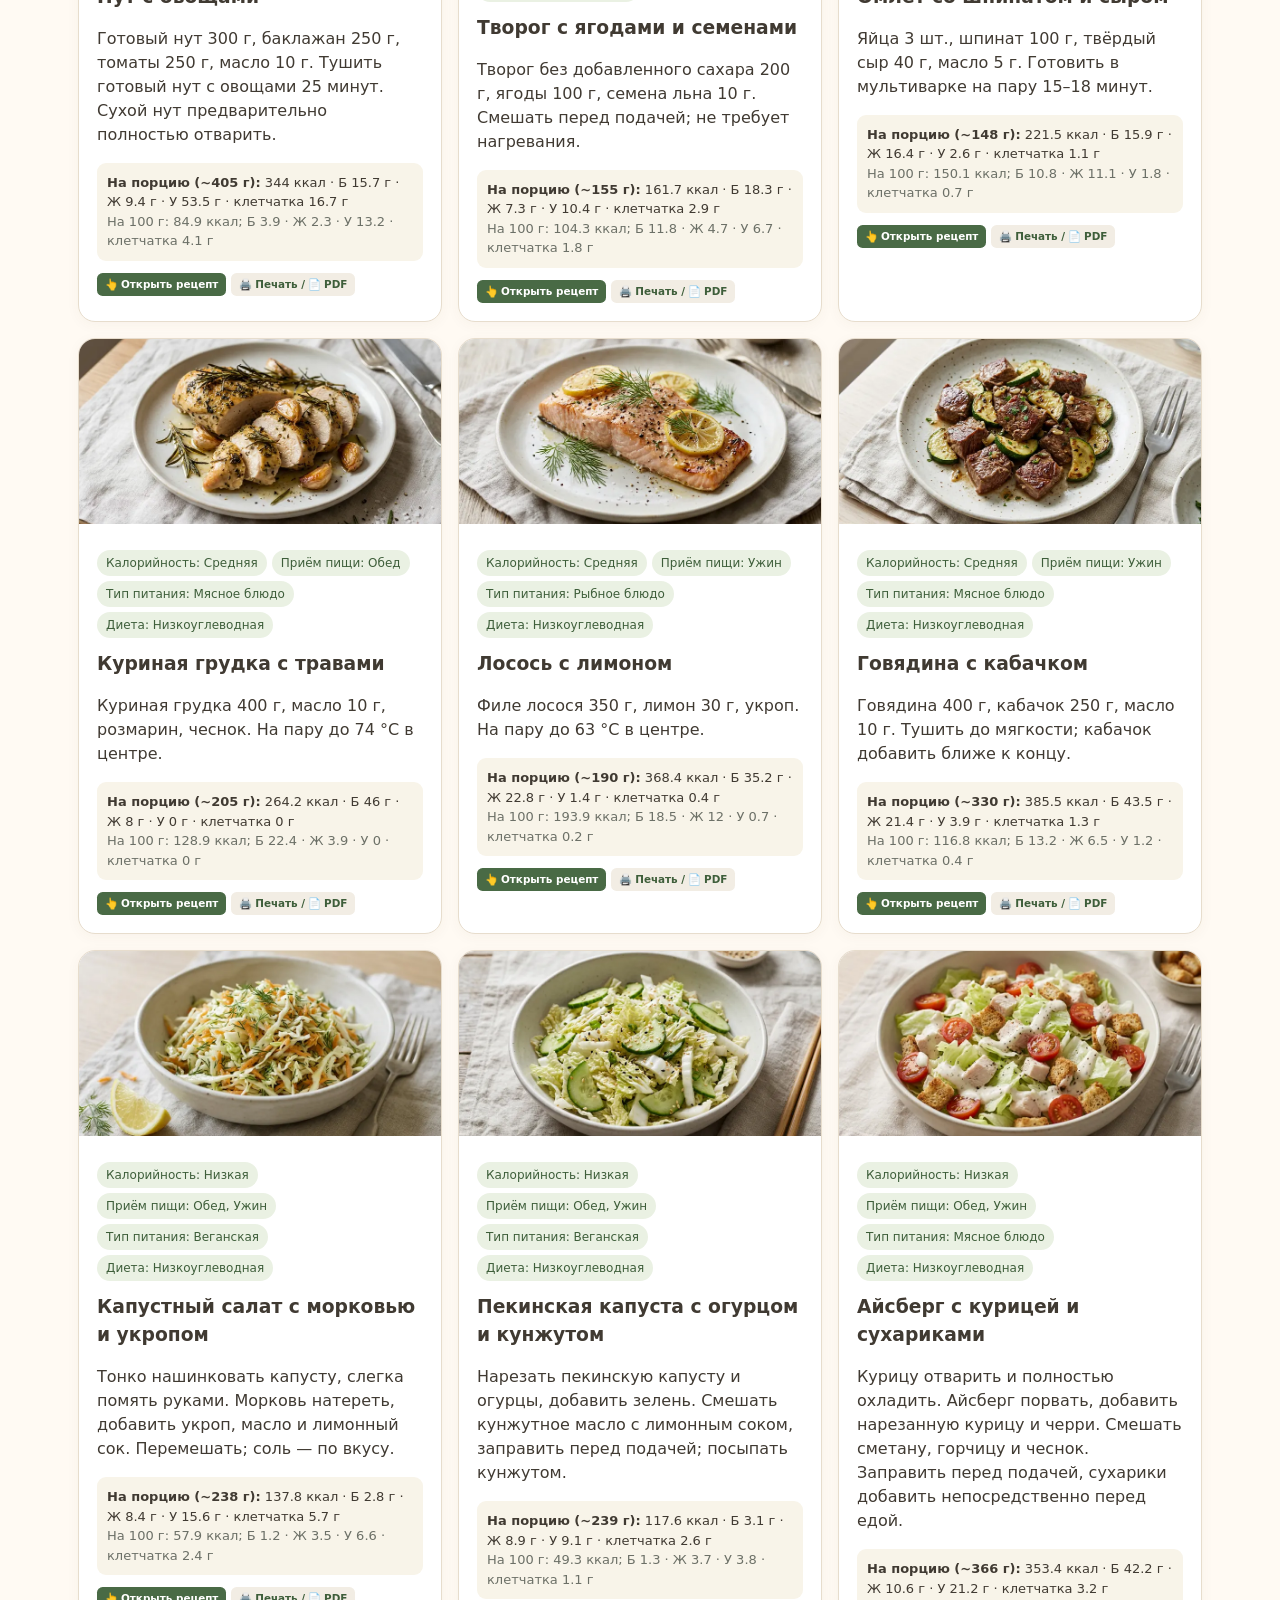
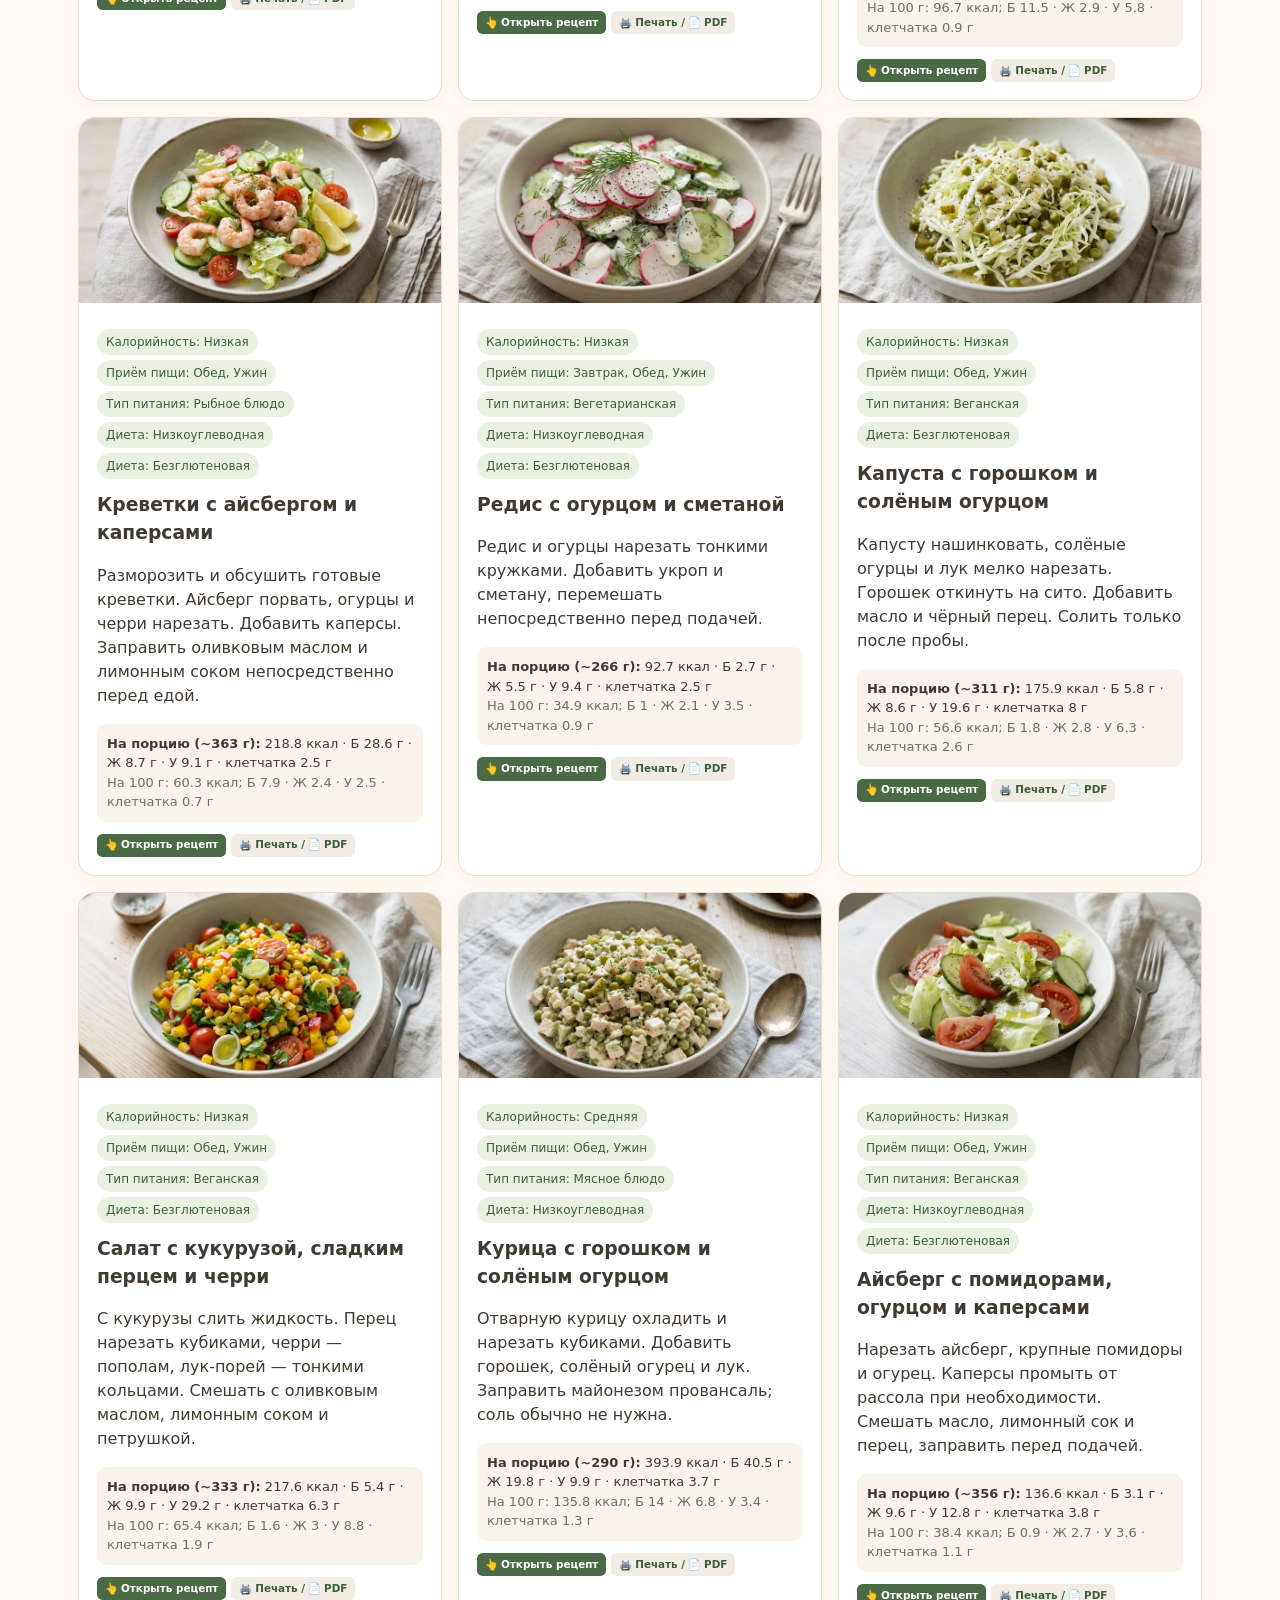
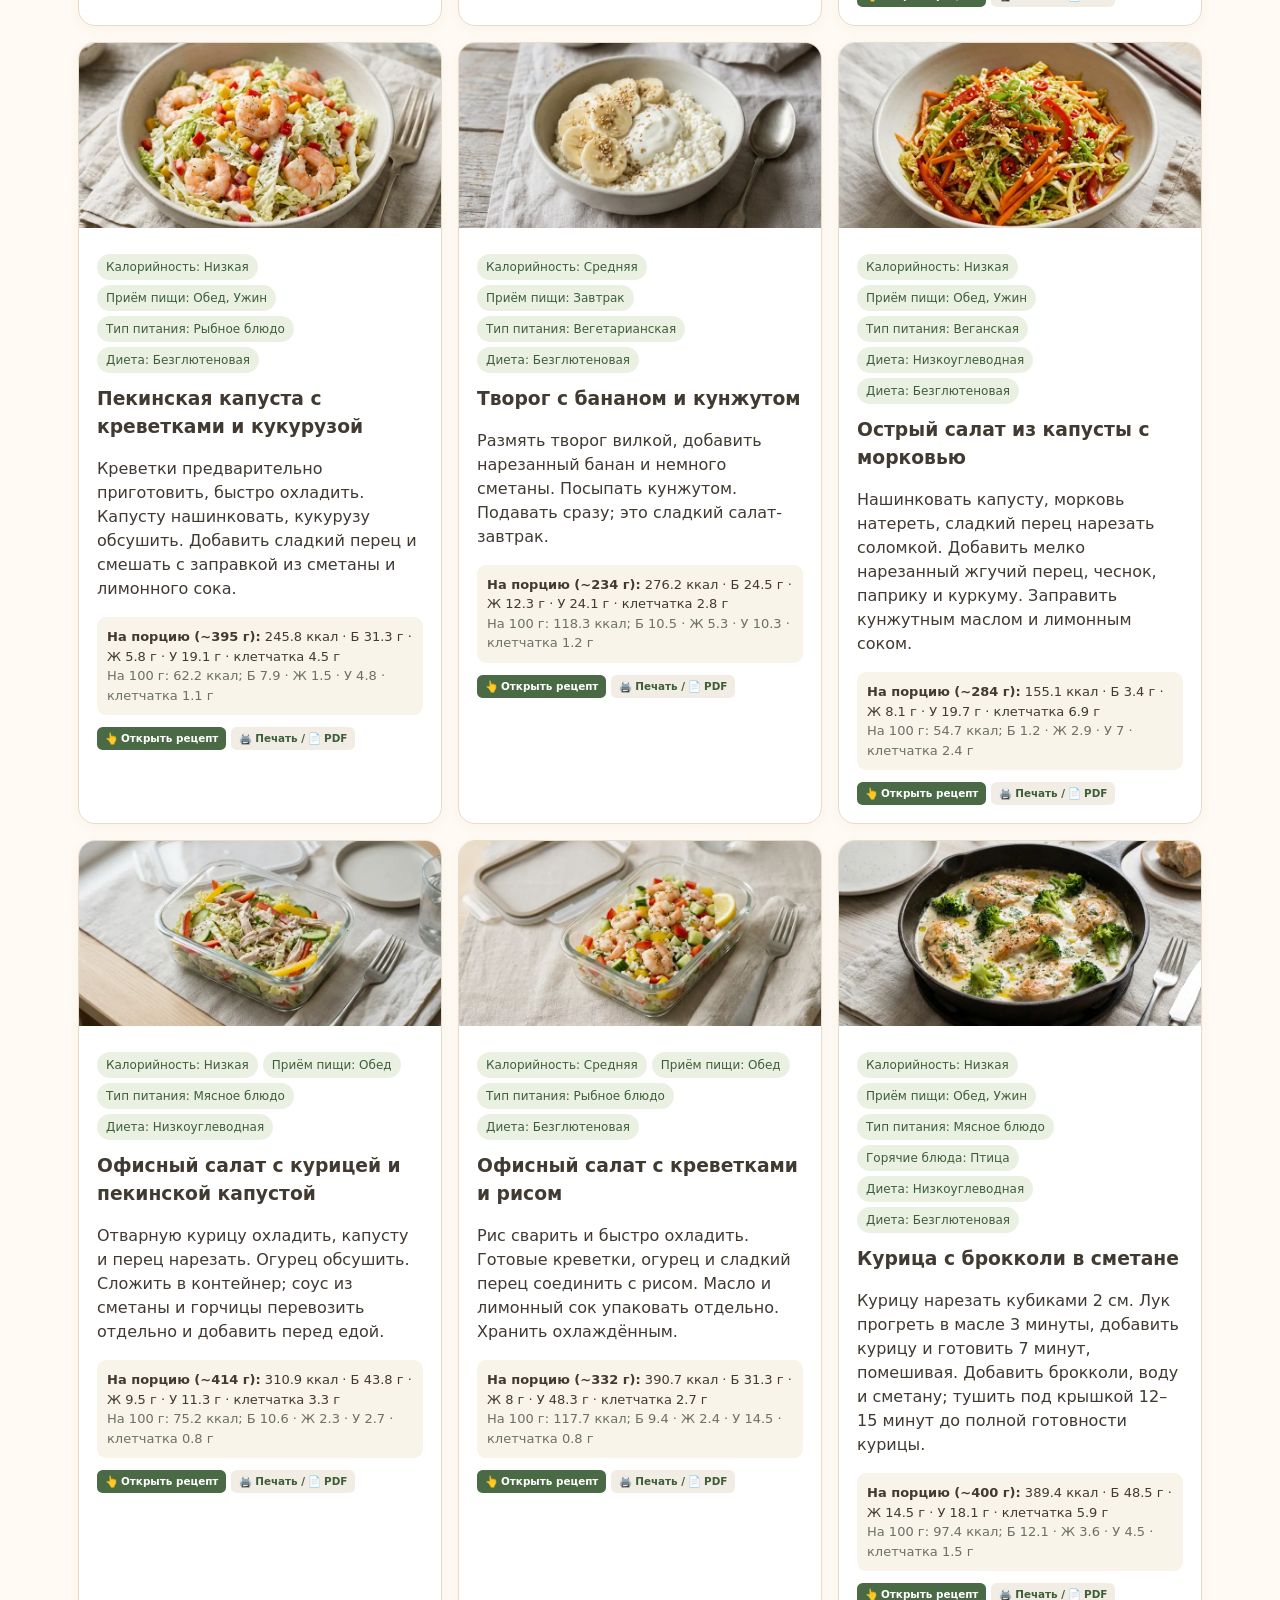
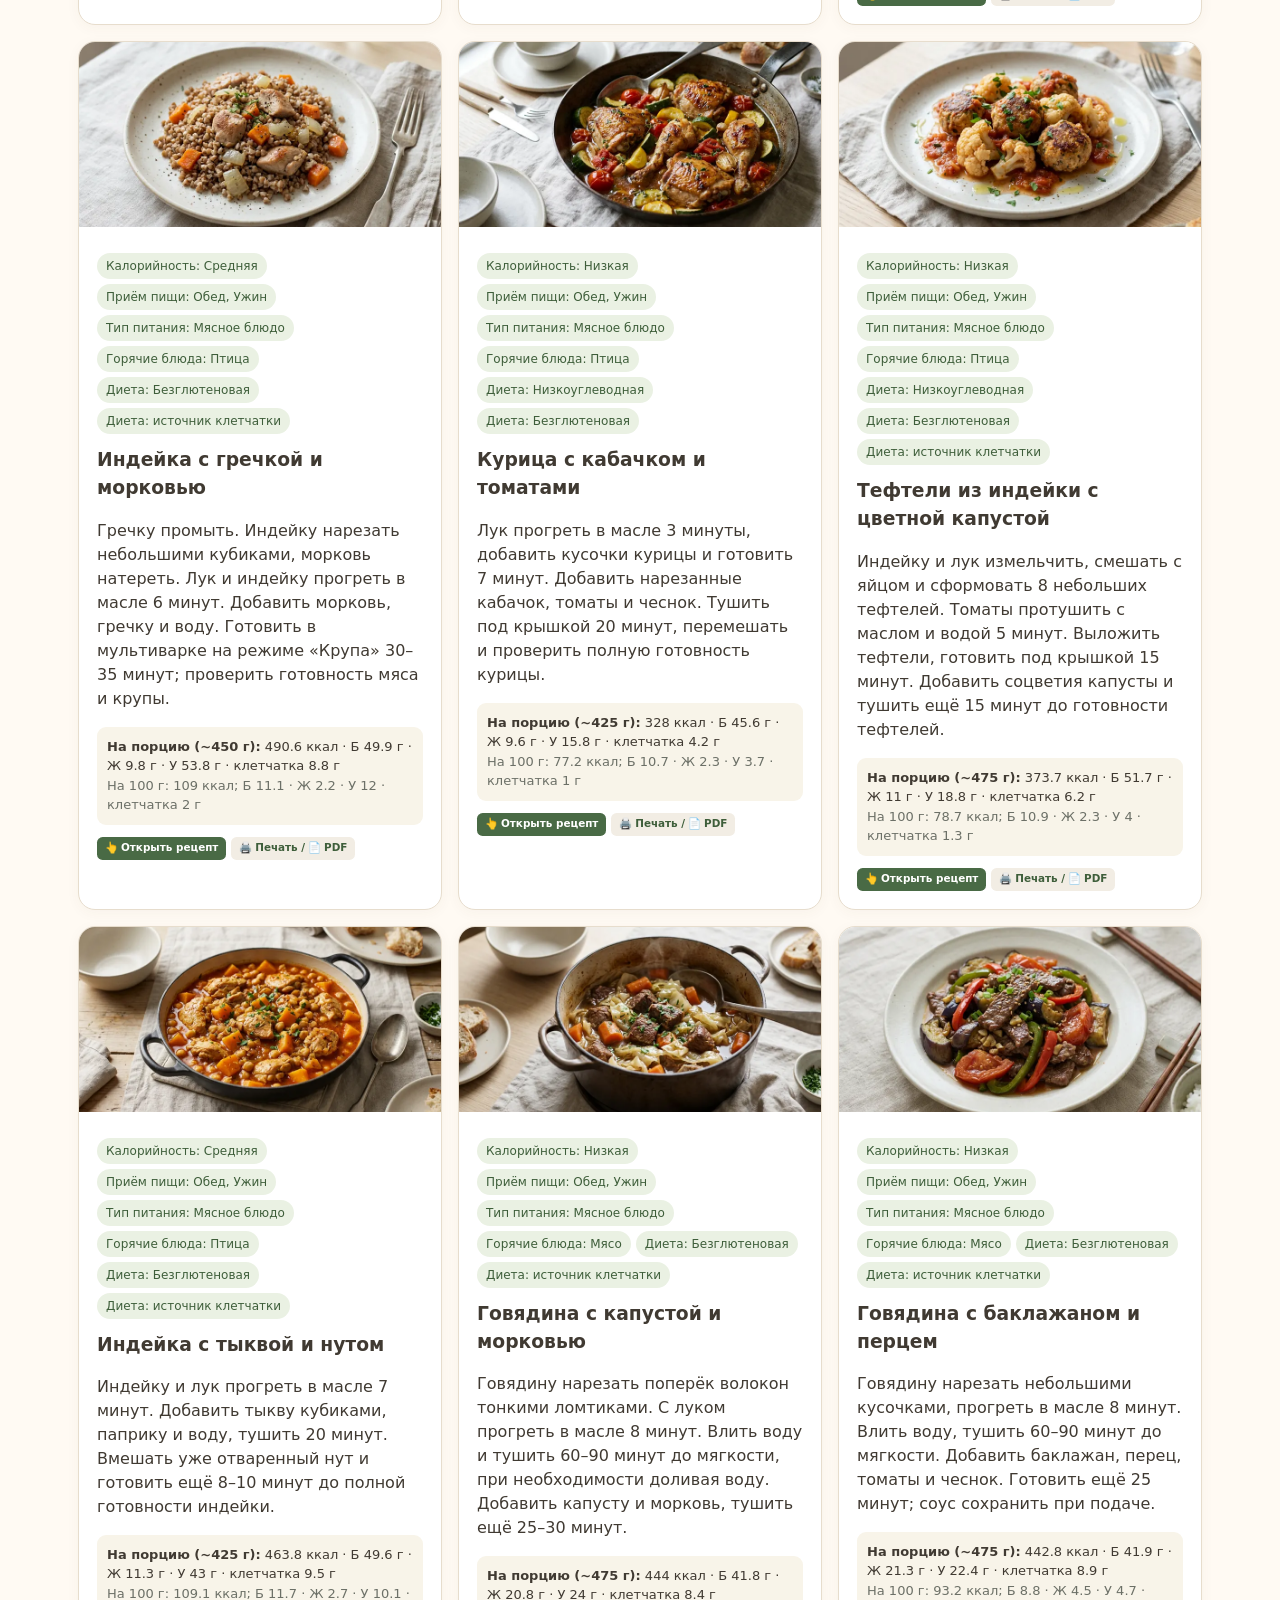
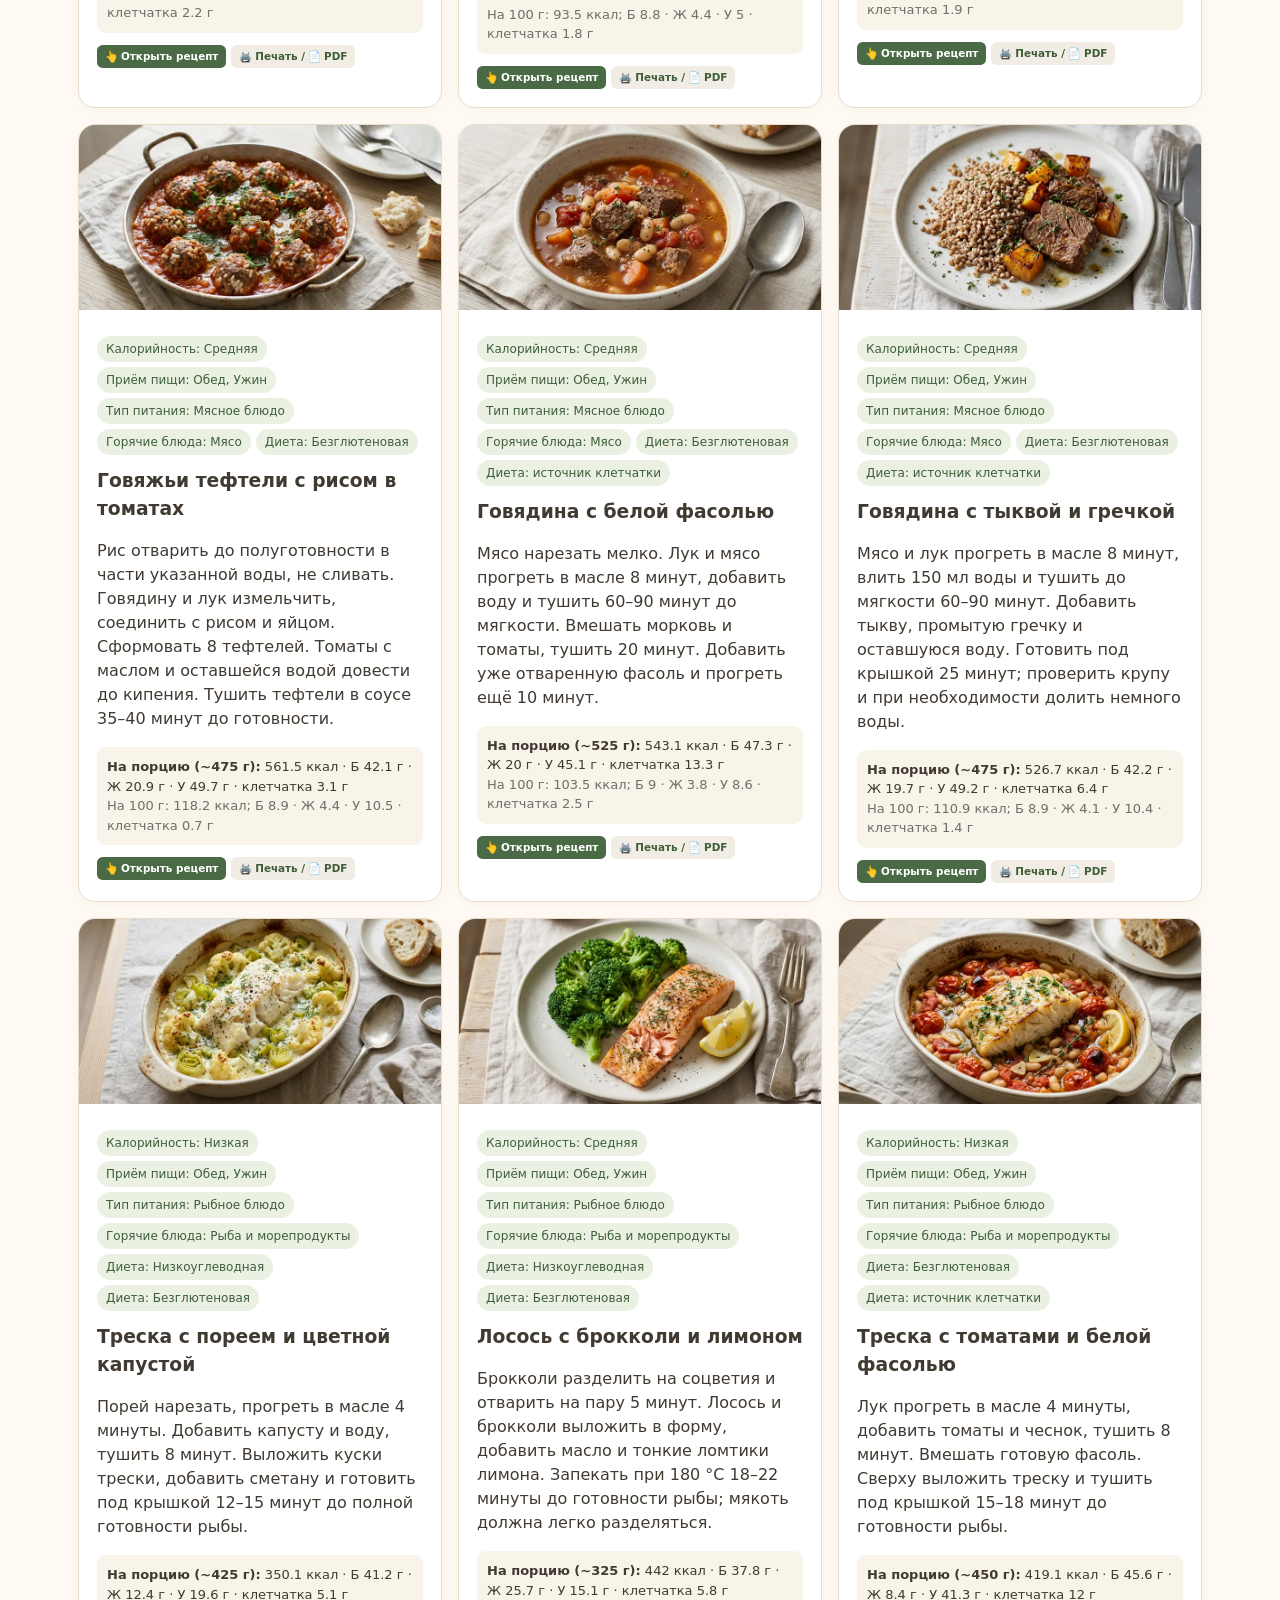
==== commit 50b06645: "Заменить фото Unsplash в шапке главной страницы собственной иллюстрацией - assets/img/hero.webp: сто" ====
--- a/index.html
+++ b/index.html
@@ -1,2 +1,2 @@
-<!doctype html><html lang="ru"><head><meta charset="utf-8"><meta name="viewport" content="width=device-width,initial-scale=1"><title>Рецепты — кулинарная библиотека</title><link rel="stylesheet" href="./assets/site.css"><style>.hero{background:linear-gradient(90deg,#fff5e8e8,#fff7e6c9),url('https://images.unsplash.com/photo-1498837167922-ddd27525d352?auto=format&fit=crop&w=1400&q=75') center/cover}</style></head><body><header class="hero"><h1>Рецепты</h1><p class="hero-subtitle">Кулинарная библиотека: супы-пюре, су-вид, туристический рацион диетические блюда, салаты и горячие блюда. Подбор по продуктам и принципам питания.</p><nav><a href="./hot/">Горячие блюда</a><a href="./soups/">Супы-пюре</a><a href="./sous-vide/">Су-вид</a><a href="./tourism/">Туризм</a><a href="./diets/">Диеты</a><a href="./salads/">Салаты</a><a href="./office/">Контейнер в офис</a><a href="./menu/">Меню на неделю</a></nav></header><main><section class="panel"><h2>Мастер недельного меню</h2><p>Автоматический подбор блюд и объединённый список покупок.</p><a class="link" href="./menu/">Создать меню на 7 дней</a></section><section class="panel"><h2>Поиск рецептов</h2><div class="filters"><label>Продукт или название<input id="q" placeholder="Чечевица, брокколи…"></label><label>Принцип питания<select id="diet"><option value="">Любой</option><option>веганское</option><option>вегетарианское</option><option>обычное</option><option>мясное</option><option>рыбное</option><option>диетическая</option><option>диабетическая</option><option>безглютеновая</option><option>бессолевая</option><option>низкоуглеводная</option></select></label><label>Калорийность<select id="cal"><option value="">Любая</option><option>низкая</option><option>средняя</option><option>высокая</option></select></label><label>Приём пищи<select id="meal"><option value="">Любой</option><option>завтрак</option><option>обед</option><option>ужин</option></select></label><label>Раздел<select id="section"><option value="">Все</option><option value="горячее">Горячие блюда</option><option value="супы">Супы-пюре</option><option value="су-вид">Су-вид</option><option value="туризм">Туризм</option><option value="диеты">Диетические блюда</option><option value="салаты">Салаты</option></select></label></div></section><section class="panel"><h2>Принципы питания</h2><div id="dietButtons" class="diet-buttons"></div><p id="dietExplain" class="diet-explain">Наведите курсор или нажмите на категорию.</p></section><div id="categoryToggle"></div><p id="count" class="muted"></p><section id="cards" class="cards"></section><p class="muted">Калорийность: низкая — до 100 ккал/100 г, средняя — 100–200, высокая — свыше 200. Расчёты КБЖУ ориентировочные: по средним значениям ингредиентов без учёта потери воды при готовке. Для блюд без полной рецептуры показатели не выводятся.</p><section class="panel feedback"><h2>Отзывы и предложения</h2><label for="feedback">Сообщение</label><textarea id="feedback" placeholder="Предложите рецепт или сообщите об ошибке"></textarea><div class="actions"><button onclick="sendFeedback('email')">E-mail</button><button onclick="sendFeedback('telegram')">Telegram</button><button onclick="sendFeedback('whatsapp')">WhatsApp</button></div><small>Сообщение открывается в выбранном приложении и не отправляется автоматически.</small></section></main><script src="./assets/recipes-data.js"></script><script src="./assets/recipe-ui.js"></script><script>function sendFeedback(type){const msg=document.getElementById('feedback').value.trim();if(!msg){alert('Сначала напишите сообщение');return}const body='Отзыв о сайте «Рецепты»:\n'+msg;if(type==='email')location.href='mailto:vdlimar@gmail.com?subject='+encodeURIComponent('Отзыв о сайте Рецепты')+'&body='+encodeURIComponent(body);if(type==='telegram')window.open('https://t.me/share/url?url='+encodeURIComponent(location.origin+location.pathname)+'&text='+encodeURIComponent(body),'_blank','noopener');if(type==='whatsapp')window.open('https://api.whatsapp.com/send?text='+encodeURIComponent(body),'_blank','noopener')}const principles={веганское:'Исключаются все продукты животного происхождения. Контролируйте белок, витамин B12, железо, кальций и йод.',вегетарианское:'Исключаются мясо и рыба; молочные продукты и яйца допустимы в лакто-ово-варианте. Важны белок, железо и B12.',диетическая:'Сбалансированный рацион по индивидуальной энергетической потребности: овощи, цельные крупы, достаточный белок, умеренность в насыщенных жирах и добавленном сахаре.',диабетическая:'Учитывайте общее количество углеводов и размер порций, предпочитайте клетчатку и минимально обработанные продукты. «Без сахара» не означает «без углеводов». Подбор индивидуален.',безглютеновая:'Исключаются пшеница, рожь, ячмень и продукты с их глютеном. При целиакии необходим контроль перекрёстного загрязнения и сертифицированные ингредиенты.',низкоуглеводная:'Ограничение углеводов, но не обязательно их полное исключение. Даже яйца, сыр и овощи содержат небольшие количества углеводов. Строгая кетогенная диета требует отдельного контроля и не подходит всем, особенно при лечении диабета.',бессолевая:'Готовить без добавления поваренной соли, выбирать продукты с низким содержанием натрия. Это не означает полного отсутствия натрия. Калиевые заменители соли требуют осторожности при заболеваниях почек.',туристическая:'Оценивать калорийность, белок, вес, воду, топливо, срок хранения и безопасность упаковки. Герметичный пакет сам по себе не делает еду безопасной при комнатной температуре.'};
+<!doctype html><html lang="ru"><head><meta charset="utf-8"><meta name="viewport" content="width=device-width,initial-scale=1"><title>Рецепты — кулинарная библиотека</title><link rel="stylesheet" href="./assets/site.css"><style>.hero{background:linear-gradient(90deg,#fff5e8e8,#fff7e6c9),url('./assets/img/hero.webp') right center/cover}</style></head><body><header class="hero"><h1>Рецепты</h1><p class="hero-subtitle">Кулинарная библиотека: супы-пюре, су-вид, туристический рацион диетические блюда, салаты и горячие блюда. Подбор по продуктам и принципам питания.</p><nav><a href="./hot/">Горячие блюда</a><a href="./soups/">Супы-пюре</a><a href="./sous-vide/">Су-вид</a><a href="./tourism/">Туризм</a><a href="./diets/">Диеты</a><a href="./salads/">Салаты</a><a href="./office/">Контейнер в офис</a><a href="./menu/">Меню на неделю</a></nav></header><main><section class="panel"><h2>Мастер недельного меню</h2><p>Автоматический подбор блюд и объединённый список покупок.</p><a class="link" href="./menu/">Создать меню на 7 дней</a></section><section class="panel"><h2>Поиск рецептов</h2><div class="filters"><label>Продукт или название<input id="q" placeholder="Чечевица, брокколи…"></label><label>Принцип питания<select id="diet"><option value="">Любой</option><option>веганское</option><option>вегетарианское</option><option>обычное</option><option>мясное</option><option>рыбное</option><option>диетическая</option><option>диабетическая</option><option>безглютеновая</option><option>бессолевая</option><option>низкоуглеводная</option></select></label><label>Калорийность<select id="cal"><option value="">Любая</option><option>низкая</option><option>средняя</option><option>высокая</option></select></label><label>Приём пищи<select id="meal"><option value="">Любой</option><option>завтрак</option><option>обед</option><option>ужин</option></select></label><label>Раздел<select id="section"><option value="">Все</option><option value="горячее">Горячие блюда</option><option value="супы">Супы-пюре</option><option value="су-вид">Су-вид</option><option value="туризм">Туризм</option><option value="диеты">Диетические блюда</option><option value="салаты">Салаты</option></select></label></div></section><section class="panel"><h2>Принципы питания</h2><div id="dietButtons" class="diet-buttons"></div><p id="dietExplain" class="diet-explain">Наведите курсор или нажмите на категорию.</p></section><div id="categoryToggle"></div><p id="count" class="muted"></p><section id="cards" class="cards"></section><p class="muted">Калорийность: низкая — до 100 ккал/100 г, средняя — 100–200, высокая — свыше 200. Расчёты КБЖУ ориентировочные: по средним значениям ингредиентов без учёта потери воды при готовке. Для блюд без полной рецептуры показатели не выводятся.</p><section class="panel feedback"><h2>Отзывы и предложения</h2><label for="feedback">Сообщение</label><textarea id="feedback" placeholder="Предложите рецепт или сообщите об ошибке"></textarea><div class="actions"><button onclick="sendFeedback('email')">E-mail</button><button onclick="sendFeedback('telegram')">Telegram</button><button onclick="sendFeedback('whatsapp')">WhatsApp</button></div><small>Сообщение открывается в выбранном приложении и не отправляется автоматически.</small></section></main><script src="./assets/recipes-data.js"></script><script src="./assets/recipe-ui.js"></script><script>function sendFeedback(type){const msg=document.getElementById('feedback').value.trim();if(!msg){alert('Сначала напишите сообщение');return}const body='Отзыв о сайте «Рецепты»:\n'+msg;if(type==='email')location.href='mailto:vdlimar@gmail.com?subject='+encodeURIComponent('Отзыв о сайте Рецепты')+'&body='+encodeURIComponent(body);if(type==='telegram')window.open('https://t.me/share/url?url='+encodeURIComponent(location.origin+location.pathname)+'&text='+encodeURIComponent(body),'_blank','noopener');if(type==='whatsapp')window.open('https://api.whatsapp.com/send?text='+encodeURIComponent(body),'_blank','noopener')}const principles={веганское:'Исключаются все продукты животного происхождения. Контролируйте белок, витамин B12, железо, кальций и йод.',вегетарианское:'Исключаются мясо и рыба; молочные продукты и яйца допустимы в лакто-ово-варианте. Важны белок, железо и B12.',диетическая:'Сбалансированный рацион по индивидуальной энергетической потребности: овощи, цельные крупы, достаточный белок, умеренность в насыщенных жирах и добавленном сахаре.',диабетическая:'Учитывайте общее количество углеводов и размер порций, предпочитайте клетчатку и минимально обработанные продукты. «Без сахара» не означает «без углеводов». Подбор индивидуален.',безглютеновая:'Исключаются пшеница, рожь, ячмень и продукты с их глютеном. При целиакии необходим контроль перекрёстного загрязнения и сертифицированные ингредиенты.',низкоуглеводная:'Ограничение углеводов, но не обязательно их полное исключение. Даже яйца, сыр и овощи содержат небольшие количества углеводов. Строгая кетогенная диета требует отдельного контроля и не подходит всем, особенно при лечении диабета.',бессолевая:'Готовить без добавления поваренной соли, выбирать продукты с низким содержанием натрия. Это не означает полного отсутствия натрия. Калиевые заменители соли требуют осторожности при заболеваниях почек.',туристическая:'Оценивать калорийность, белок, вес, воду, топливо, срок хранения и безопасность упаковки. Герметичный пакет сам по себе не делает еду безопасной при комнатной температуре.'};
 const data=window.RECIPES_DATA;const $=id=>document.getElementById(id);const escapeHtml=x=>String(x).replace(/[&<>"']/g,c=>({'&':'&amp;','<':'&lt;','>':'&gt;','"':'&quot;',"'":'&#39;'}[c]));function nutrition(r){if(!r.nutrition)return '<div class="nutr">КБЖУ и клетчатка: недостаточно исходных данных для расчёта.</div>';let n=r.nutrition.perPortion;return '<div class="nutr"><b>На порцию (~'+r.nutrition.portionG+' г):</b> '+n[0]+' ккал · Б '+n[1]+' г · Ж '+n[2]+' г · У '+n[3]+' г · клетчатка '+n[4]+' г<br><small>На 100 г: '+r.nutrition.per100[0]+' ккал; Б '+r.nutrition.per100[1]+' · Ж '+r.nutrition.per100[2]+' · У '+r.nutrition.per100[3]+' · клетчатка '+r.nutrition.per100[4]+' г</small></div>'}function draw(){let q=$('q').value.toLowerCase().trim(),diet=$('diet').value,cal=$('cal').value,meal=$('meal').value,section=$('section').value;let a=data.filter(x=>(x.name+' '+x.ingredients).toLowerCase().includes(q)&&(!diet||diet==='обычное'||x.diet===diet||(diet==='вегетарианское'&&x.diet==='веганское')||x.tags.includes(diet))&&(!cal||x.cal===cal)&&(!meal||x.meal.includes(meal))&&(!section||x.section===section));$('count').textContent='Найдено: '+a.length;$('cards').innerHTML=a.map(x=>'<article class="card"><img loading="lazy" src="'+x.image+'" alt="Иллюстрация: '+escapeHtml(x.name)+'"><div class="inside">'+window.RECIPES_UI.tags(x)+'<h3>'+escapeHtml(x.name)+'</h3><p>'+escapeHtml(x.formula)+'</p>'+nutrition(x)+window.RECIPES_UI.actions(x,'./')+'</div></article>').join('')||'<p>Подходящих блюд не найдено.</p>'}const buttons=$('dietButtons');Object.entries(principles).forEach(([name,desc])=>{let b=document.createElement('button');b.textContent=name;b.title=desc;b.onmouseenter=b.onfocus=()=>{$('dietExplain').textContent=desc};b.onclick=()=>{if(name==='туристическая'){$('section').value='туризм';$('diet').value=''}else{$('diet').value=name;$('section').value=''}$('dietExplain').textContent=desc;draw()};buttons.appendChild(b)});document.querySelectorAll('input,select').forEach(x=>x.addEventListener('input',draw));$('categoryToggle').innerHTML=window.RECIPES_UI.toggle();window.RECIPES_UI.initToggle();draw();</script></body></html>
